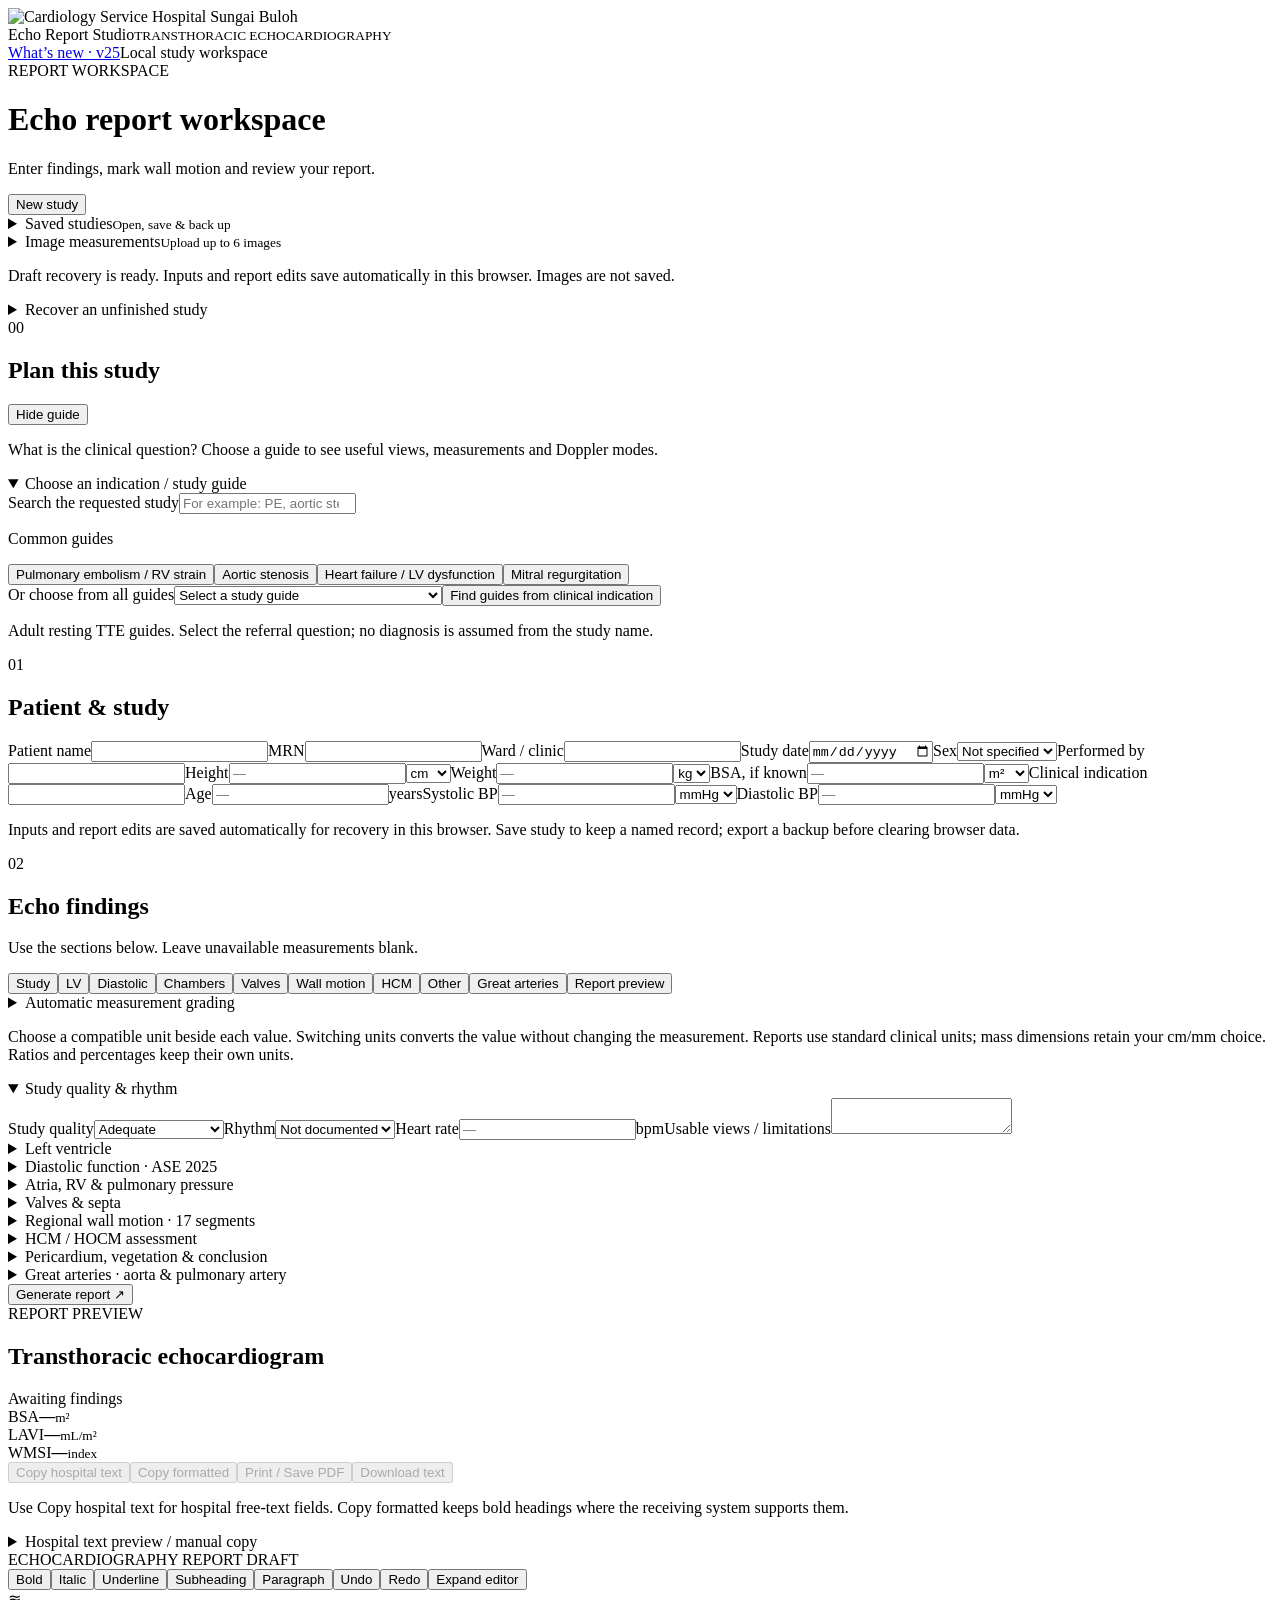
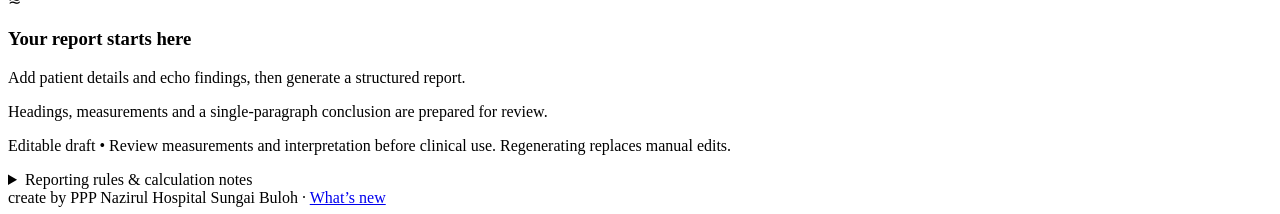
==== index.html @ 224f6908 "Add files via upload" ====
<!DOCTYPE html>
<!-- saved from url=(0050)https://echo-report-studio.misterrre.chatgpt.site/ -->
<html lang="en"><head><meta http-equiv="Content-Type" content="text/html; charset=UTF-8"><meta name="viewport" content="width=device-width,initial-scale=1"><meta name="robots" content="noindex,nofollow"><title>Echo Report Studio</title><link rel="stylesheet" href="./index_files/style.css"></head><body><header><div class="brand"><img class="site-logo" src="./index_files/cardiology-logo.webp" width="60" height="64" alt="Cardiology Service Hospital Sungai Buloh"><div>Echo Report Studio<small>TRANSTHORACIC ECHOCARDIOGRAPHY</small></div></div><nav class="header-links" aria-label="Website"><a class="release-link" href="https://echo-report-studio.misterrre.chatgpt.site/updates.html" target="_blank" rel="noopener">What’s new · v25</a><span class="session">Local study workspace</span></nav></header><main><div class="intro"><div><span class="eyebrow">REPORT WORKSPACE</span><h1>Echo report workspace</h1><p>Enter findings, mark wall motion and review your report.</p></div><button id="clear" class="quiet">New study</button></div><div class="workspace"><section class="entry"><div class="workspace-tools"><section class="card study-tools workspace-tool"><details><summary><span>Saved studies</span><small>Open, save &amp; back up</small></summary><p class="hint">Stored in this browser on this device. Anyone using this browser profile can open them. Images are not saved. Exported backups contain patient details.</p><div class="actions"><button type="button" id="saveStudy">Save study</button><button type="button" id="exportStudy">Export current study</button><button type="button" id="importStudy">Import backup</button><input type="file" id="backupFile" accept="application/json,.json" hidden=""></div><div id="savedStudies">No saved studies.</div></details></section><section class="card workspace-tool"><details><summary><span>Image measurements</span><small>Upload up to 6 images</small></summary><p class="hint">Choose up to 6 screenshots, each under 12 MB. Images are read one at a time to reduce phone memory use. Reads printed measurements, not anatomy. Review values and units before applying. Images stay on this device and are not saved; the reader downloads on first use.</p><label class="field">Echo images<input id="echoImage" type="file" multiple="" accept="image/png,image/jpeg,image/webp"></label><ul id="imageQueue"></ul><div class="actions"><button id="readImage" type="button" disabled="">Read images</button><button id="cancelOcr" type="button" hidden="">Cancel</button></div><p id="ocrStatus" role="status"></p><details><summary>Recognized text / manual fallback</summary><textarea id="ocrText" aria-label="Recognized image text" placeholder="For example: TR Vmax 2.8 m/s"></textarea><button id="parseText" type="button">Find measurements</button></details><div id="ocrCandidates"></div><button id="applyOcr" type="button" disabled="">Apply checked measurements</button></details></section></div><div class="recovery-strip"><p id="recoveryStatus" role="status">Draft recovery is ready. Inputs and report edits save automatically in this browser. Images are not saved.</p><details id="recoveryList"><summary>Recover an unfinished study</summary><div id="recoveryOptions">No unfinished studies.</div></details></div><form id="form" autocomplete="off"><section class="card study-planner" id="studyPlanner"><div class="cardhead"><span class="step">00</span><h2>Plan this study</h2><button type="button" class="planner-fold" aria-expanded="true" aria-controls="studyGuideChooser studyGuideContent">Hide guide</button></div><p class="planner-intro">What is the clinical question? Choose a guide to see useful views, measurements and Doppler modes.</p><details class="planner-shell" id="studyGuideChooser" open=""><summary>Choose an indication / study guide</summary><label class="field">Search the requested study<input id="studyGuideQuery" type="search" placeholder="For example: PE, aortic stenosis, MR, heart failure" autocomplete="off"></label><div class="planner-matches" aria-label="Matching study guides"><p class="hint">Common guides</p><button type="button">Pulmonary embolism / RV strain</button><button type="button">Aortic stenosis</button><button type="button">Heart failure / LV dysfunction</button><button type="button">Mitral regurgitation</button></div><label class="field">Or choose from all guides<select aria-label="All adult study guides"><option value="">Select a study guide</option><option value="routine">Comprehensive adult TTE</option><option value="pe">Pulmonary embolism / RV strain</option><option value="as">Aortic stenosis</option><option value="mr">Mitral regurgitation</option><option value="ar">Aortic regurgitation</option><option value="ms">Mitral stenosis</option><option value="hf">Heart failure / LV dysfunction</option><option value="rwma">Ischaemia / ACS / regional wall motion</option><option value="hcm">HCM / LVOT obstruction</option><option value="effusion">Pericardial effusion / tamponade question</option><option value="ph">Pulmonary hypertension assessment</option><option value="ie">Suspected infective endocarditis</option><option value="prosthetic">Prosthetic valve assessment</option></select></label><button type="button">Find guides from clinical indication</button></details><input type="hidden" id="studyGuideState" name="studyGuideState"><div class="planner-content" id="studyGuideContent"><p class="hint">Adult resting TTE guides. Select the referral question; no diagnosis is assumed from the study name.</p></div></section><div class="card"><div class="cardhead"><span class="step">01</span><h2>Patient &amp; study</h2></div><div id="patient" class="grid"><label class="field">Patient name<input id="name" name="name" type="text" placeholder=""></label><label class="field">MRN<input id="mrn" name="mrn" type="text" placeholder=""></label><label class="field">Ward / clinic<input id="ward" name="ward" type="text" placeholder=""></label><label class="field">Study date<input id="date" name="date" type="date" placeholder=""></label><label class="field">Sex<select id="sex" name="sex"><option value="">Not specified</option><option value="Female">Female</option><option value="Male">Male</option></select></label><label class="field">Performed by<input id="operator" name="operator" type="text" placeholder=""></label><label class="field" for="height-entry">Height<input id="height" name="height" type="number" min="0" max="10000" step="any" inputmode="decimal" placeholder="—" hidden="" readonly="" class="measurement-canonical" aria-hidden="true"><span class="measurement-row"><input type="number" step="any" inputmode="decimal" placeholder="—" id="height-entry" data-measurement-control="display" aria-label="Height" min="0" max="10000"><select id="unit-height" data-measurement-control="unit" aria-label="Unit for Height"><option value="cm">cm</option><option value="m">m</option><option value="mm">mm</option></select></span></label><label class="field" for="weight-entry">Weight<input id="weight" name="weight" type="number" min="0" max="10000" step="any" inputmode="decimal" placeholder="—" hidden="" readonly="" class="measurement-canonical" aria-hidden="true"><span class="measurement-row"><input type="number" step="any" inputmode="decimal" placeholder="—" id="weight-entry" data-measurement-control="display" aria-label="Weight" min="0" max="10000"><select id="unit-weight" data-measurement-control="unit" aria-label="Unit for Weight"><option value="kg">kg</option><option value="lb">lb</option></select></span></label><label class="field" for="bsa-entry">BSA, if known<input id="bsa" name="bsa" type="number" min="0" max="10000" step="any" inputmode="decimal" placeholder="—" hidden="" readonly="" class="measurement-canonical" aria-hidden="true"><span class="measurement-row"><input type="number" step="any" inputmode="decimal" placeholder="—" id="bsa-entry" data-measurement-control="display" aria-label="BSA, if known" min="0" max="10000"><select id="unit-bsa" data-measurement-control="unit" aria-label="Unit for BSA, if known"><option value="m²">m²</option><option value="cm²">cm²</option></select></span></label><label class="field">Clinical indication<input id="indication" name="indication" type="text" placeholder=""></label><label class="field" for="age-entry">Age<input id="age" name="age" type="number" min="0" max="10000" step="any" inputmode="decimal" placeholder="—" hidden="" readonly="" class="measurement-canonical" aria-hidden="true"><span class="measurement-row"><input type="number" step="any" inputmode="decimal" placeholder="—" id="age-entry" data-measurement-control="display" aria-label="Age" min="0" max="10000"><span class="measurement-unit">years</span></span></label><label class="field" for="sbp-entry">Systolic BP<input id="sbp" name="sbp" type="number" min="0" max="10000" step="any" inputmode="decimal" placeholder="—" hidden="" readonly="" class="measurement-canonical" aria-hidden="true"><span class="measurement-row"><input type="number" step="any" inputmode="decimal" placeholder="—" id="sbp-entry" data-measurement-control="display" aria-label="Systolic BP" min="0" max="10000"><select id="unit-sbp" data-measurement-control="unit" aria-label="Unit for Systolic BP"><option value="mmHg">mmHg</option><option value="kPa">kPa</option></select></span></label><label class="field" for="dbp-entry">Diastolic BP<input id="dbp" name="dbp" type="number" min="0" max="10000" step="any" inputmode="decimal" placeholder="—" hidden="" readonly="" class="measurement-canonical" aria-hidden="true"><span class="measurement-row"><input type="number" step="any" inputmode="decimal" placeholder="—" id="dbp-entry" data-measurement-control="display" aria-label="Diastolic BP" min="0" max="10000"><select id="unit-dbp" data-measurement-control="unit" aria-label="Unit for Diastolic BP"><option value="mmHg">mmHg</option><option value="kPa">kPa</option></select></span></label></div><p class="hint">Inputs and report edits are saved automatically for recovery in this browser. Save study to keep a named record; export a backup before clearing browser data.</p></div><div class="card"><div class="cardhead"><span class="step">02</span><h2>Echo findings</h2></div><p class="hint">Use the sections below. Leave unavailable measurements blank.</p><nav class="section-shortcuts" aria-label="Findings sections"><button type="button" aria-controls="finding-section-0">Study</button><button type="button" aria-controls="finding-section-1">LV</button><button type="button" aria-controls="finding-section-2">Diastolic</button><button type="button" aria-controls="finding-section-3">Chambers</button><button type="button" aria-controls="finding-section-4">Valves</button><button type="button" aria-controls="finding-section-5">Wall motion</button><button type="button" aria-controls="finding-section-6">HCM</button><button type="button" aria-controls="finding-section-7">Other</button><button type="button" aria-controls="finding-section-8">Great arteries</button><button type="button">Report preview</button></nav><details class="grading-panel"><summary>Automatic measurement grading</summary><div id="measurementGrades" class="grade-list" aria-live="polite">Enter measurements to see applicable grades.</div><p class="note">Adult references. Quantitative LV and LA grades take priority over manual size/function selections. RV measures are graded individually; overall RV function requires integrated assessment. No stand-alone severity is assigned to E, A, DT, heart rate, or measurements without an applicable ASE severity scale.</p></details><p class="hint unit-intro">Choose a compatible unit beside each value. Switching units converts the value without changing the measurement. Reports use standard clinical units; mass dimensions retain your cm/mm choice. Ratios and percentages keep their own units.</p><div id="sections"><details open="" id="finding-section-0"><summary>Study quality &amp; rhythm</summary><div class="grid"><label class="field">Study quality<select id="quality" name="quality"><option value="Adequate">Adequate</option><option value="Technically limited">Technically limited</option></select></label><label class="field">Rhythm<select id="rhythm" name="rhythm"><option value="">Not documented</option><option value="Sinus rhythm">Sinus rhythm</option><option value="Atrial fibrillation">Atrial fibrillation</option><option value="Paced rhythm">Paced rhythm</option><option value="Other">Other</option><option>Atrial flutter</option></select></label><label class="field" for="hr-entry">Heart rate<input id="hr" name="hr" type="number" min="0" max="10000" step="any" inputmode="decimal" placeholder="—" hidden="" readonly="" class="measurement-canonical" aria-hidden="true"><span class="measurement-row"><input type="number" step="any" inputmode="decimal" placeholder="—" id="hr-entry" data-measurement-control="display" aria-label="Heart rate" min="0" max="10000"><span class="measurement-unit">bpm</span></span></label><label class="field wide">Usable views / limitations<textarea id="windows" name="windows"></textarea></label></div></details><details id="finding-section-1"><summary>Left ventricle</summary><div class="grid"><label class="field">LVEF method<select id="efMethod" name="efMethod"><option value="biplane">Simpson biplane</option><option value="visual">Visual estimate — range</option></select></label><label class="field" hidden="" for="efLow-entry">Estimated LVEF lower<input id="efLow" name="efLow" type="number" min="0" max="100" step="any" inputmode="decimal" placeholder="—" hidden="" readonly="" class="measurement-canonical" aria-hidden="true"><span class="measurement-row"><input type="number" step="any" inputmode="decimal" placeholder="—" id="efLow-entry" data-measurement-control="display" aria-label="Estimated LVEF lower" min="0" max="100"><span class="measurement-unit">%</span></span></label><label class="field" hidden="" for="efHigh-entry">Estimated LVEF upper<input id="efHigh" name="efHigh" type="number" min="0" max="100" step="any" inputmode="decimal" placeholder="—" hidden="" readonly="" class="measurement-canonical" aria-hidden="true"><span class="measurement-row"><input type="number" step="any" inputmode="decimal" placeholder="—" id="efHigh-entry" data-measurement-control="display" aria-label="Estimated LVEF upper" min="0" max="100"><span class="measurement-unit">%</span></span></label><label class="field" for="ef-entry">Simpson’s biplane LVEF<input id="ef" name="ef" type="number" min="0" max="10000" step="any" inputmode="decimal" placeholder="—" hidden="" readonly="" class="measurement-canonical" aria-hidden="true"><span class="measurement-row"><input type="number" step="any" inputmode="decimal" placeholder="—" id="ef-entry" data-measurement-control="display" aria-label="Simpson’s biplane LVEF" min="0" max="10000"><span class="measurement-unit">%</span></span><small id="efGrade" class="auto-grade"></small></label><p id="efRangeNote" class="wide hint">Report wording: LVEF by Simpson’s biplane method.</p><button type="button">Mark LV size / function normal</button><label class="field">LV size<select id="lvsize" name="lvsize"><option value="">Not assessed</option><option value="Normal">Normal</option><option value="Dilated">Dilated</option><option value="Small">Small</option></select></label><details class="wide chamber-measurements"><summary>LV dimensions &amp; volumes</summary><div class="grid"><p class="wide hint">LVIDd is entered in the LV section above. Volumes below are measured by biplane method; they do not replace the selected LVEF method.</p><label class="field" for="lvEdv-entry">Biplane LV EDV<input id="lvEdv" name="lvEdv" type="number" min="0" max="10000" step="any" inputmode="decimal" placeholder="—" hidden="" readonly="" class="measurement-canonical" aria-hidden="true"><span class="measurement-row"><input type="number" step="any" inputmode="decimal" placeholder="—" id="lvEdv-entry" data-measurement-control="display" aria-label="Biplane LV EDV" min="0" max="10000"><select id="unit-lvEdv" data-measurement-control="unit" aria-label="Unit for Biplane LV EDV"><option value="mL">mL</option><option value="L">L</option></select></span></label><label class="field" for="lvEsv-entry">Biplane LV ESV<input id="lvEsv" name="lvEsv" type="number" min="0" max="10000" step="any" inputmode="decimal" placeholder="—" hidden="" readonly="" class="measurement-canonical" aria-hidden="true"><span class="measurement-row"><input type="number" step="any" inputmode="decimal" placeholder="—" id="lvEsv-entry" data-measurement-control="display" aria-label="Biplane LV ESV" min="0" max="10000"><select id="unit-lvEsv" data-measurement-control="unit" aria-label="Unit for Biplane LV ESV"><option value="mL">mL</option><option value="L">L</option></select></span></label><p class="wide hint">BSA is needed to index LV volumes.</p></div></details><label class="field">LV systolic function<select id="lvfunction" name="lvfunction"><option value="">Not specified</option><option value="Normal">Normal</option><option value="Mildly reduced">Mildly reduced</option><option value="Moderately reduced">Moderately reduced</option><option value="Severely reduced">Severely reduced</option><option value="Hyperdynamic">Hyperdynamic</option></select></label><label class="field">Wall thickness / hypertrophy pattern<input id="thickness" name="thickness" type="text" placeholder=""></label><label class="field" for="ivsd-entry">IVSd<input id="ivsd" name="ivsd" type="number" min="0" max="10000" step="any" inputmode="decimal" placeholder="—" hidden="" readonly="" class="measurement-canonical" aria-hidden="true"><span class="measurement-row"><input type="number" step="any" inputmode="decimal" placeholder="—" id="ivsd-entry" data-measurement-control="display" aria-label="IVSd" min="0" max="10000"><select id="unit-ivsd" data-measurement-control="unit" aria-label="Unit for IVSd"><option value="cm">cm</option><option value="mm">mm</option></select></span><small id="ivsdGrade" class="auto-grade"></small></label><label class="field" for="lvidd-entry">LVIDd<input id="lvidd" name="lvidd" type="number" min="0" max="10000" step="any" inputmode="decimal" placeholder="—" hidden="" readonly="" class="measurement-canonical" aria-hidden="true"><span class="measurement-row"><input type="number" step="any" inputmode="decimal" placeholder="—" id="lvidd-entry" data-measurement-control="display" aria-label="LVIDd" min="0" max="10000"><select id="unit-lvidd" data-measurement-control="unit" aria-label="Unit for LVIDd"><option value="cm">cm</option><option value="mm">mm</option></select></span><small id="lviddGrade" class="auto-grade"></small></label><label class="field" for="lvpwd-entry">LVPWd<input id="lvpwd" name="lvpwd" type="number" min="0" max="10000" step="any" inputmode="decimal" placeholder="—" hidden="" readonly="" class="measurement-canonical" aria-hidden="true"><span class="measurement-row"><input type="number" step="any" inputmode="decimal" placeholder="—" id="lvpwd-entry" data-measurement-control="display" aria-label="LVPWd" min="0" max="10000"><select id="unit-lvpwd" data-measurement-control="unit" aria-label="Unit for LVPWd"><option value="cm">cm</option><option value="mm">mm</option></select></span><small id="lvpwdGrade" class="auto-grade"></small></label><p id="lvGeometry" class="wide auto-grade">LV geometry requires RWT, LVMI and sex. Enter LVIDd, LVPWd, IVSd and BSA (or height/weight).</p><details class="wide clinical-panel lv-mass-panel" id="lvThrombusPanel"><summary>LV thrombus &amp; spontaneous echo contrast (SEC)</summary><p class="hint">Thrombus ialah mass diskret. SEC ialah echo seperti asap dalam darah; kedua-duanya dinilai secara berasingan.</p><section class="mass-entry"><h4>LV thrombus / mass</h4><div class="grid"><label class="field">Assessment<select id="lvMassType" name="lvMassType"><option value="">Not assessed</option><option value="none">No LV thrombus seen</option><option value="thrombus">Suspected LV thrombus</option><option value="mass">LV mass — type uncertain</option><option value="limited">Cannot exclude — limited apical views</option></select></label><div class="grid wide" hidden=""><label class="field">Location<select id="lvMassLocation" name="lvMassLocation"><option value="">Not specified</option><option value="LV apex">LV apex</option><option value="Apical aneurysm">Apical aneurysm</option><option value="LV anterior wall">LV anterior wall</option><option value="LV septal wall">LV septal wall</option><option value="LV inferior wall">LV inferior wall</option><option value="LV lateral wall">LV lateral wall</option><option value="Other LV site">Other LV site</option></select></label><label class="field">Specific wall / leaflet / attachment site<input id="lvMassSite" name="lvMassSite" type="text" placeholder=""></label><label class="field" for="lvMassLength-entry">Length<input id="lvMassLength" name="lvMassLength" type="number" min="0.001" max="10000" step="any" inputmode="decimal" placeholder="—" hidden="" readonly="" class="measurement-canonical" aria-hidden="true"><span class="measurement-row"><input type="number" step="any" inputmode="decimal" placeholder="—" id="lvMassLength-entry" data-measurement-control="display" aria-label="Length" min="0.001" max="10000"><select id="unit-lvMassLength" data-measurement-control="unit" aria-label="Unit for Length"><option value="mm">mm</option><option value="cm">cm</option></select></span></label><label class="field" for="lvMassWidth-entry">Width<input id="lvMassWidth" name="lvMassWidth" type="number" min="0.001" max="10000" step="any" inputmode="decimal" placeholder="—" hidden="" readonly="" class="measurement-canonical" aria-hidden="true"><span class="measurement-row"><input type="number" step="any" inputmode="decimal" placeholder="—" id="lvMassWidth-entry" data-measurement-control="display" aria-label="Width" min="0.001" max="10000"><select id="unit-lvMassWidth" data-measurement-control="unit" aria-label="Unit for Width"><option value="mm">mm</option><option value="cm">cm</option></select></span></label><label class="field" for="lvMassDepth-entry">Depth (optional)<input id="lvMassDepth" name="lvMassDepth" type="number" min="0.001" max="10000" step="any" inputmode="decimal" placeholder="—" hidden="" readonly="" class="measurement-canonical" aria-hidden="true"><span class="measurement-row"><input type="number" step="any" inputmode="decimal" placeholder="—" id="lvMassDepth-entry" data-measurement-control="display" aria-label="Depth (optional)" min="0.001" max="10000"><select id="unit-lvMassDepth" data-measurement-control="unit" aria-label="Unit for Depth (optional)"><option value="mm">mm</option><option value="cm">cm</option></select></span></label><details class="wide mass-appearance"><summary>Describe appearance · shape, texture &amp; attachment</summary><div class="grid"><label class="field">Shape / pattern<select id="lvMassShape" name="lvMassShape" aria-describedby="lvMassShapeHelp"><option value="">Not specified</option><option value="Irregular">Irregular</option><option value="Lobulated">Lobulated</option><option value="Round">Round</option><option value="Oval">Oval</option><option value="Filamentous">Filamentous</option><option value="Serpiginous">Serpiginous</option><option value="Laminated mural">Laminated mural</option><option value="Protruding">Protruding</option></select><div class="term-help" id="lvMassShapeHelp"><p>Shape = bentuk luar mass; tidak menentukan diagnosis.</p></div></label><label class="field">Surface<select id="lvMassSurface" name="lvMassSurface" aria-describedby="lvMassSurfaceHelp"><option value="">Not specified</option><option value="Smooth surface">Smooth surface</option><option value="Irregular surface">Irregular surface</option><option value="Villous / frond-like surface">Villous / frond-like surface</option></select><div class="term-help" id="lvMassSurfaceHelp"><p>Surface = rupa permukaan mass.</p></div></label><label class="field">Echo brightness<select id="lvMassEcho" name="lvMassEcho" aria-describedby="lvMassEchoHelp"><option value="">Not specified</option><option value="Echogenic">Echogenic</option><option value="Hypoechoic">Hypoechoic</option><option value="Isoechoic">Isoechoic</option><option value="Calcified appearance">Calcified appearance</option><option value="Homogeneous" hidden="" disabled="">Homogeneous</option><option value="Heterogeneous" hidden="" disabled="">Heterogeneous</option></select><div class="term-help" id="lvMassEchoHelp"><p>Brightness = kecerahan imej berbanding tisu sekeliling.</p></div></label><label class="field">Internal texture<select id="lvMassTexture" name="lvMassTexture" aria-describedby="lvMassTextureHelp"><option value="">Not specified</option><option value="Homogeneous">Homogeneous</option><option value="Heterogeneous">Heterogeneous</option></select><div class="term-help" id="lvMassTextureHelp"><p>Texture = keseragaman corak di dalam mass.</p></div></label><label class="field">Mobility<select id="lvMassMobility" name="lvMassMobility" aria-describedby="lvMassMobilityHelp"><option value="">Not specified</option><option value="Non-mobile">Non-mobile</option><option value="Mobile">Mobile</option><option value="Highly mobile">Highly mobile</option><option value="Independent oscillating motion">Independent oscillating motion</option></select><div class="term-help" id="lvMassMobilityHelp"><p>Lihat cine untuk nilai pergerakan, bukan satu gambar statik.</p></div></label><label class="field">Attachment<select id="lvMassAttachment" name="lvMassAttachment" aria-describedby="lvMassAttachmentHelp"><option value="">Not specified</option><option value="Broad-based attachment">Broad-based attachment</option><option value="Pedunculated attachment">Pedunculated attachment</option><option value="Narrow stalk">Narrow stalk</option><option value="Attachment not clearly seen">Attachment not clearly seen</option></select><div class="term-help" id="lvMassAttachmentHelp"><p>Attachment = cara mass melekat pada dinding atau leaflet.</p></div></label></div></details><label class="field wide">Associated findings / uncertainty<textarea id="lvMassNotes" name="lvMassNotes"></textarea></label></div></div><p class="structured-preview" aria-live="polite" hidden=""></p><button type="button" class="quiet" hidden="">Clear this entry</button></section><p class="hint">Semak mass sepanjang cardiac cycle dalam sekurang-kurangnya dua view berbeza. Jika apex tidak jelas, catat limitation dan bincang penilaian lanjut; jangan pilih “No thrombus” secara automatik.</p><div class="grid"><label class="field">Spontaneous echo contrast (SEC)<select id="lvSec" name="lvSec"><option value="">Not assessed</option><option value="none">Not seen</option><option value="present">Present</option><option value="uncertain">Uncertain</option></select></label><div class="grid wide" hidden=""><label class="field">SEC location<select id="lvSecLocation" name="lvSecLocation"><option value="">Not specified</option><option value="LV cavity">LV cavity</option><option value="LV apex">LV apex</option><option value="Apical aneurysm">Apical aneurysm</option></select></label><label class="field">SEC appearance<select id="lvSecAppearance" name="lvSecAppearance" aria-describedby="lvSecAppearanceHelp"><option value="">Not specified</option><option value="Smoke-like swirling echoes">Smoke-like swirling echoes</option><option value="Dense swirling echoes">Dense swirling echoes</option></select><div class="term-help" id="lvSecAppearanceHelp"><p>SEC ialah echo seperti asap, bukan thrombus diskret.</p></div></label></div></div></details><label class="field wide">Other LV findings / comments<textarea id="lvnotes" name="lvnotes"></textarea></label></div></details><details id="finding-section-2"><summary>Diastolic function · ASE 2025</summary><div class="grid diastolic-entry"><label class="field wide">Exclude special populations in which this algorithm does not apply. Do any of these apply?<select id="quickContext" name="quickContext"><option value="">Select before proceeding</option><option value="general">No special populations — adult resting sinus rhythm</option><option value="af">Atrial fibrillation / flutter</option><option value="pacing">Paced rhythm / conduction disease</option><option value="ms">Mitral stenosis (any degree)</option><option value="mr">Severe primary mitral regurgitation</option><option value="mac">Moderate / severe mitral annular calcification</option><option value="repair">Mitral valve repair</option><option value="replacement">Mitral valve replacement</option><option value="intervention">Transcatheter mitral intervention</option><option value="ph">Non-cardiac pulmonary hypertension</option><option value="transplant">Heart transplant</option><option value="lvad">LVAD</option><option value="constriction">Constrictive pericarditis</option><option value="fusion">Significant tachycardia / E-A fusion</option><option value="special">Other special population / relevant condition</option></select></label><p class="wide hint" role="status">Select the study population first.</p><div class="quick-dia wide" hidden=""><p class="hint">Select Yes / No / N/A. Yes opens optional measurements. N/A never counts as normal.</p><fieldset class="quick-choice" data-conflict="false"><legend>Reduced e′: septal ≤6, lateral ≤7 or average ≤6.5 cm/s</legend><label class="field" hidden="">Reduced e′: septal ≤6, lateral ≤7 or average ≤6.5 cm/s<select id="quickRelax" name="quickRelax" disabled=""><option value="">Not selected</option><option value="yes">Yes</option><option value="no">No</option><option value="na">N/A</option></select></label><label class="field" hidden="">Selection source<select id="quickRelaxOrigin" name="quickRelaxOrigin" disabled=""><option value="auto">From entered measurements</option><option value="manual">Manual quick selection</option><option value="signal">TR unavailable</option></select></label><div class="quick-buttons"><button type="button" data-value="yes" disabled="" aria-pressed="false">Yes</button><button type="button" data-value="no" disabled="" aria-pressed="false">No</button><button type="button" data-value="na" disabled="" aria-pressed="false">N/A</button></div><div class="quick-values grid" hidden=""><p class="wide value-feedback" role="status">Optional: enter the measured value for the report.</p><label class="field">e′ measurement<select id="quickRelaxSource" name="quickRelaxSource" disabled=""><option value="pair">Septal + lateral — uses average</option><option value="average">Average only</option><option value="septal">Septal only</option><option value="lateral">Lateral only</option></select></label><label class="field" for="sept-entry">Septal e′<input id="sept" name="sept" type="number" min="0.001" max="10000" step="any" inputmode="decimal" placeholder="—" disabled="" hidden="" readonly="" class="measurement-canonical" aria-hidden="true"><span class="measurement-row"><input type="number" step="any" inputmode="decimal" placeholder="—" id="sept-entry" data-measurement-control="display" aria-label="Septal e′" disabled="" min="0.001" max="10000"><select id="unit-sept" data-measurement-control="unit" aria-label="Unit for Septal e′"><option value="cm/s">cm/s</option><option value="m/s">m/s</option></select></span></label><label class="field" for="lat-entry">Lateral e′<input id="lat" name="lat" type="number" min="0.001" max="10000" step="any" inputmode="decimal" placeholder="—" disabled="" hidden="" readonly="" class="measurement-canonical" aria-hidden="true"><span class="measurement-row"><input type="number" step="any" inputmode="decimal" placeholder="—" id="lat-entry" data-measurement-control="display" aria-label="Lateral e′" disabled="" min="0.001" max="10000"><select id="unit-lat" data-measurement-control="unit" aria-label="Unit for Lateral e′"><option value="cm/s">cm/s</option><option value="m/s">m/s</option></select></span></label><label class="field" hidden="" for="quickAvgE-entry">Average e′<input id="quickAvgE" name="quickAvgE" type="number" min="0.001" max="10000" step="any" inputmode="decimal" placeholder="—" disabled="" hidden="" readonly="" class="measurement-canonical" aria-hidden="true"><span class="measurement-row"><input type="number" step="any" inputmode="decimal" placeholder="—" id="quickAvgE-entry" data-measurement-control="display" aria-label="Average e′" disabled="" min="0.001" max="10000"><select id="unit-quickAvgE" data-measurement-control="unit" aria-label="Unit for Average e′"><option value="cm/s">cm/s</option><option value="m/s">m/s</option></select></span></label></div><button type="button" class="measurement-toggle" disabled="" aria-expanded="false">Enter / review measurements</button></fieldset><fieldset class="quick-choice" data-conflict="false"><legend>Increased E/e′: septal ≥15, lateral ≥13 or average ≥14</legend><label class="field" hidden="">Increased E/e′: septal ≥15, lateral ≥13 or average ≥14<select id="quickEe" name="quickEe" disabled=""><option value="">Not selected</option><option value="yes">Yes</option><option value="no">No</option><option value="na">N/A</option></select></label><label class="field" hidden="">Selection source<select id="quickEeOrigin" name="quickEeOrigin" disabled=""><option value="auto">From entered measurements</option><option value="manual">Manual quick selection</option><option value="signal">TR unavailable</option></select></label><div class="quick-buttons"><button type="button" data-value="yes" disabled="" aria-pressed="false">Yes</button><button type="button" data-value="no" disabled="" aria-pressed="false">No</button><button type="button" data-value="na" disabled="" aria-pressed="false">N/A</button></div><div class="quick-values grid" hidden=""><p class="wide value-feedback" role="status">Optional: enter the measured value for the report.</p><label class="field">E/e′ source<select id="quickEeMethod" name="quickEeMethod" disabled=""><option value="direct">Enter measured E/e′</option><option value="calculated">Calculate from mitral E + e′</option></select></label><label class="field">Reported E/e′<select id="quickEeSite" name="quickEeSite" disabled=""><option value="average">Average</option><option value="septal">Septal</option><option value="lateral">Lateral</option></select></label><label class="field" for="quickEeValue-entry">E/e′ ratio<input id="quickEeValue" name="quickEeValue" type="number" min="0.001" max="10000" step="any" inputmode="decimal" placeholder="—" disabled="" hidden="" readonly="" class="measurement-canonical" aria-hidden="true"><span class="measurement-row"><input type="number" step="any" inputmode="decimal" placeholder="—" id="quickEeValue-entry" data-measurement-control="display" aria-label="E/e′ ratio" disabled="" min="0.001" max="10000"><span class="measurement-unit">ratio</span></span></label><label class="field" hidden="" for="e-entry">Mitral E velocity<input id="e" name="e" type="number" min="0.001" max="10000" step="any" inputmode="decimal" placeholder="—" disabled="" hidden="" readonly="" class="measurement-canonical" aria-hidden="true"><span class="measurement-row"><input type="number" step="any" inputmode="decimal" placeholder="—" id="e-entry" data-measurement-control="display" aria-label="Mitral E velocity" disabled="" min="0.001" max="10000"><select id="unit-e" data-measurement-control="unit" aria-label="Unit for Mitral E velocity"><option value="cm/s">cm/s</option><option value="m/s">m/s</option></select></span></label></div><button type="button" class="measurement-toggle" disabled="" aria-expanded="false">Enter / review measurements</button></fieldset><fieldset class="quick-choice" data-conflict="false"><legend>Increased TR ≥280 cm/s (2.8 m/s) or PASP ≥35 mmHg</legend><label class="field" hidden="">Increased TR ≥280 cm/s (2.8 m/s) or PASP ≥35 mmHg<select id="quickPressure" name="quickPressure" disabled=""><option value="">Not selected</option><option value="yes">Yes</option><option value="no">No</option><option value="na">N/A</option></select></label><label class="field" hidden="">Selection source<select id="quickPressureOrigin" name="quickPressureOrigin" disabled=""><option value="auto">From entered measurements</option><option value="manual">Manual quick selection</option><option value="signal">TR unavailable</option></select></label><div class="quick-buttons"><button type="button" data-value="yes" disabled="" aria-pressed="false">Yes</button><button type="button" data-value="no" disabled="" aria-pressed="false">No</button><button type="button" data-value="na" disabled="" aria-pressed="false">N/A</button></div><div class="quick-values grid" hidden=""><p class="wide value-feedback" role="status">Optional: enter the measured value for the report.</p><label class="field" for="tr-entry-1">TR Vmax<input type="number" min="0.001" max="10000" step="any" inputmode="decimal" placeholder="—" aria-label="TR Vmax (cm/s)" data-shared="tr" disabled="" hidden="" readonly="" class="measurement-canonical" aria-hidden="true"><span class="measurement-row"><input type="number" step="any" inputmode="decimal" placeholder="—" id="tr-entry-1" data-measurement-control="display" aria-label="TR Vmax" disabled="" min="0.001" max="10000"><select id="unit-tr-1" data-measurement-control="unit" aria-label="Unit for TR Vmax"><option value="cm/s">cm/s</option><option value="m/s">m/s</option></select></span></label><label class="field" for="trGradient-entry-1">TR max gradient<input type="number" min="0" max="10000" step="any" inputmode="decimal" placeholder="—" aria-label="TR max gradient (mmHg)" data-shared="trGradient" disabled="" hidden="" readonly="" class="measurement-canonical" aria-hidden="true"><span class="measurement-row"><input type="number" step="any" inputmode="decimal" placeholder="—" id="trGradient-entry-1" data-measurement-control="display" aria-label="TR max gradient" disabled="" min="0" max="10000"><select id="unit-trGradient-1" data-measurement-control="unit" aria-label="Unit for TR max gradient"><option value="mmHg">mmHg</option><option value="kPa">kPa</option></select></span></label><label class="field" for="rap-entry-1">Estimated RAP<input type="number" min="0" max="10000" step="any" inputmode="decimal" placeholder="—" aria-label="Estimated RAP (mmHg)" data-shared="rap" disabled="" hidden="" readonly="" class="measurement-canonical" aria-hidden="true"><span class="measurement-row"><input type="number" step="any" inputmode="decimal" placeholder="—" id="rap-entry-1" data-measurement-control="display" aria-label="Estimated RAP" disabled="" min="0" max="10000"><select id="unit-rap-1" data-measurement-control="unit" aria-label="Unit for Estimated RAP"><option value="mmHg">mmHg</option><option value="kPa">kPa</option></select></span></label><label class="field" for="paspDirect-entry-1">Estimated PASP, if independently known<input type="number" min="0" max="10000" step="any" inputmode="decimal" placeholder="—" aria-label="Estimated PASP, if independently known (mmHg)" data-shared="paspDirect" disabled="" hidden="" readonly="" class="measurement-canonical" aria-hidden="true"><span class="measurement-row"><input type="number" step="any" inputmode="decimal" placeholder="—" id="paspDirect-entry-1" data-measurement-control="display" aria-label="Estimated PASP, if independently known" disabled="" min="0" max="10000"><select id="unit-paspDirect-1" data-measurement-control="unit" aria-label="Unit for Estimated PASP, if independently known"><option value="mmHg">mmHg</option><option value="kPa">kPa</option></select></span></label><label class="field">Outflow obstruction<select aria-label="Outflow obstruction" data-shared="noObstruction" disabled=""><option value="">Not assessed — report RVSP only</option><option value="yes">Absent — RVSP may estimate PASP</option><option value="no">Present — do not equate RVSP with PASP</option></select></label><label class="field">RAP reliability<select aria-label="RAP reliability" data-shared="rapReliable" disabled=""><option value="">Not confirmed</option><option value="yes">Reliable</option><option value="no">Unreliable</option></select></label><label class="field">TR Doppler envelope<select aria-label="TR Doppler envelope" data-shared="notr" disabled=""><option value="">Not assessed</option><option value="Measurable TR jet">Measurable TR envelope</option><option value="No measurable TR jet">No measurable TR</option><option value="Inadequate envelope">Inadequate envelope / poor alignment</option></select></label><p class="wide hint">Shared with Pulmonary pressure. Use PASP when RAP is reliable and outflow obstruction is absent; otherwise use a reliable TR velocity.</p></div><button type="button" class="measurement-toggle" disabled="" aria-expanded="false">Enter / review measurements</button><p id="quickTrNotice" class="hint" hidden="">TR/PASP unavailable is recorded as N/A. Use reliable LARS, LAVI, PV S/D or IVRT to complete the assessment when possible; no TR is not a normal pressure result.</p></fieldset><details class="quick-ea"><summary>E/A · when required for grading</summary><fieldset class="quick-choice" data-conflict="false"><legend>E/A ratio</legend><label class="field" hidden="">E/A ratio<select id="quickEa" name="quickEa" disabled=""><option value="">Not selected</option><option value="low">E/A ≤0.8</option><option value="middle">0.8 &lt; E/A &lt;2</option><option value="high">E/A ≥2</option><option value="na">Not available</option><option value="fusion">E/A fusion</option></select></label><label class="field" hidden="">Selection source<select id="quickEaOrigin" name="quickEaOrigin" disabled=""><option value="auto">From entered measurements</option><option value="manual">Manual quick selection</option><option value="signal">TR unavailable</option></select></label><div class="quick-buttons"><button type="button" data-value="low" disabled="" aria-pressed="false">E/A ≤0.8</button><button type="button" data-value="middle" disabled="" aria-pressed="false">0.8 &lt; E/A &lt;2</button><button type="button" data-value="high" disabled="" aria-pressed="false">E/A ≥2</button><button type="button" data-value="na" disabled="" aria-pressed="false">Not available</button><button type="button" data-value="fusion" disabled="" aria-pressed="false">E/A fusion</button></div><div class="quick-values grid" hidden=""><p class="wide value-feedback" role="status">Optional: enter the measured value for the report.</p><label class="field">E/A source<select id="quickEaMethod" name="quickEaMethod" disabled=""><option value="direct">Enter E/A ratio</option><option value="inflow">Calculate from mitral E and A</option></select></label><label class="field" for="quickEaValue-entry">Measured E/A ratio<input id="quickEaValue" name="quickEaValue" type="number" min="0.001" max="10000" step="any" inputmode="decimal" placeholder="—" disabled="" hidden="" readonly="" class="measurement-canonical" aria-hidden="true"><span class="measurement-row"><input type="number" step="any" inputmode="decimal" placeholder="—" id="quickEaValue-entry" data-measurement-control="display" aria-label="Measured E/A ratio" disabled="" min="0.001" max="10000"><span class="measurement-unit">ratio</span></span></label><label class="field" hidden="" for="e-entry-1">Mitral E<input type="number" min="0.001" max="10000" step="any" inputmode="decimal" placeholder="—" aria-label="Mitral E (cm/s)" data-shared="e" disabled="" hidden="" readonly="" class="measurement-canonical" aria-hidden="true"><span class="measurement-row"><input type="number" step="any" inputmode="decimal" placeholder="—" id="e-entry-1" data-measurement-control="display" aria-label="Mitral E" disabled="" min="0.001" max="10000"><select id="unit-e-1" data-measurement-control="unit" aria-label="Unit for Mitral E"><option value="cm/s">cm/s</option><option value="m/s">m/s</option></select></span></label><label class="field" hidden="" for="a-entry">Mitral A velocity<input id="a" name="a" type="number" min="0.001" max="10000" step="any" inputmode="decimal" placeholder="—" disabled="" hidden="" readonly="" class="measurement-canonical" aria-hidden="true"><span class="measurement-row"><input type="number" step="any" inputmode="decimal" placeholder="—" id="a-entry" data-measurement-control="display" aria-label="Mitral A velocity" disabled="" min="0.001" max="10000"><select id="unit-a" data-measurement-control="unit" aria-label="Unit for Mitral A velocity"><option value="cm/s">cm/s</option><option value="m/s">m/s</option></select></span></label><label class="field" hidden="">Mitral inflow<select id="fused" name="fused" disabled=""><option value="">Not confirmed</option><option value="Separable">E and A clearly separated</option><option>Partial fusion</option><option>Complete fusion</option><option>A wave unavailable</option></select></label><label class="field" hidden="">Partially fused peaks reliably separable?<select id="fusionReliable" name="fusionReliable" disabled=""><option value="">Not confirmed</option><option value="yes">Yes</option><option value="no">No</option></select></label></div><button type="button" class="measurement-toggle" disabled="" aria-expanded="false">Enter / review measurements</button></fieldset></details><details class="quick-additional"><summary>Additional LAP markers · if needed</summary><fieldset class="quick-choice" data-conflict="false"><legend>LARS ≤18%</legend><label class="field" hidden="">LARS ≤18%<select id="quickLars" name="quickLars" disabled=""><option value="">Not selected</option><option value="yes">Yes</option><option value="no">No</option><option value="na">N/A</option></select></label><label class="field" hidden="">Selection source<select id="quickLarsOrigin" name="quickLarsOrigin" disabled=""><option value="auto">From entered measurements</option><option value="manual">Manual quick selection</option><option value="signal">TR unavailable</option></select></label><div class="quick-buttons"><button type="button" data-value="yes" disabled="" aria-pressed="false">Yes</button><button type="button" data-value="no" disabled="" aria-pressed="false">No</button><button type="button" data-value="na" disabled="" aria-pressed="false">N/A</button></div><div class="quick-values grid" hidden=""><p class="wide value-feedback" role="status">Optional: enter the measured value for the report.</p><label class="field" for="lars-entry">LA reservoir strain, LARS<input id="lars" name="lars" type="number" min="0" max="100" step="any" inputmode="decimal" placeholder="—" disabled="" hidden="" readonly="" class="measurement-canonical" aria-hidden="true"><span class="measurement-row"><input type="number" step="any" inputmode="decimal" placeholder="—" id="lars-entry" data-measurement-control="display" aria-label="LA reservoir strain, LARS" disabled="" min="0" max="100"><span class="measurement-unit">%</span></span></label></div><button type="button" class="measurement-toggle" disabled="" aria-expanded="false">Enter / review measurements</button></fieldset><fieldset class="quick-choice" data-conflict="false"><legend>Reliable LAVI &gt;34 mL/m²</legend><label class="field" hidden="">Reliable LAVI &gt;34 mL/m²<select id="quickLavi" name="quickLavi" disabled=""><option value="">Not selected</option><option value="yes">Yes</option><option value="no">No</option><option value="na">N/A</option></select></label><label class="field" hidden="">Selection source<select id="quickLaviOrigin" name="quickLaviOrigin" disabled=""><option value="auto">From entered measurements</option><option value="manual">Manual quick selection</option><option value="signal">TR unavailable</option></select></label><div class="quick-buttons"><button type="button" data-value="yes" disabled="" aria-pressed="false">Yes</button><button type="button" data-value="no" disabled="" aria-pressed="false">No</button><button type="button" data-value="na" disabled="" aria-pressed="false">N/A</button></div><div class="quick-values grid" hidden=""><p class="wide value-feedback" role="status">Optional: enter the measured value for the report.</p><label class="field" for="laviDirect-entry-1">Measured LAVI<input type="number" min="0.001" max="10000" step="any" inputmode="decimal" placeholder="—" aria-label="Measured LAVI (mL/m²)" data-shared="laviDirect" disabled="" hidden="" readonly="" class="measurement-canonical" aria-hidden="true"><span class="measurement-row"><input type="number" step="any" inputmode="decimal" placeholder="—" id="laviDirect-entry-1" data-measurement-control="display" aria-label="Measured LAVI" disabled="" min="0.001" max="10000"><select id="unit-laviDirect-1" data-measurement-control="unit" aria-label="Unit for Measured LAVI"><option value="mL/m²">mL/m²</option><option value="L/m²">L/m²</option></select></span></label><button type="button">Enter LA volume / LAVI in chamber measurements</button><label class="field">LAVI suitable for diastolic assessment<select id="laReliable" name="laReliable" disabled=""><option value="">Not confirmed / exclude from grading</option><option value="yes">Reliable; other causes of LA enlargement excluded</option></select></label></div><button type="button" class="measurement-toggle" disabled="" aria-expanded="false">Enter / review measurements</button></fieldset><fieldset class="quick-choice" data-conflict="false"><legend>Applicable pulmonary vein S/D ≤0.67</legend><label class="field" hidden="">Applicable pulmonary vein S/D ≤0.67<select id="quickPv" name="quickPv" disabled=""><option value="">Not selected</option><option value="yes">Yes</option><option value="no">No</option><option value="na">N/A</option></select></label><label class="field" hidden="">Selection source<select id="quickPvOrigin" name="quickPvOrigin" disabled=""><option value="auto">From entered measurements</option><option value="manual">Manual quick selection</option><option value="signal">TR unavailable</option></select></label><div class="quick-buttons"><button type="button" data-value="yes" disabled="" aria-pressed="false">Yes</button><button type="button" data-value="no" disabled="" aria-pressed="false">No</button><button type="button" data-value="na" disabled="" aria-pressed="false">N/A</button></div><div class="quick-values grid" hidden=""><p class="wide value-feedback" role="status">Optional: enter the measured value for the report.</p><label class="field">S/D source<select id="quickPvMethod" name="quickPvMethod" disabled=""><option value="velocities">Calculate from S and D</option><option value="ratio">Enter S/D ratio</option></select></label><label class="field" for="pvs-entry">Pulmonary vein S velocity<input id="pvs" name="pvs" type="number" min="0" max="10000" step="any" inputmode="decimal" placeholder="—" disabled="" hidden="" readonly="" class="measurement-canonical" aria-hidden="true"><span class="measurement-row"><input type="number" step="any" inputmode="decimal" placeholder="—" id="pvs-entry" data-measurement-control="display" aria-label="Pulmonary vein S velocity" disabled="" min="0" max="10000"><select id="unit-pvs" data-measurement-control="unit" aria-label="Unit for Pulmonary vein S velocity"><option value="cm/s">cm/s</option><option value="m/s">m/s</option></select></span></label><label class="field" for="pvd-entry">Pulmonary vein D velocity<input id="pvd" name="pvd" type="number" min="0" max="10000" step="any" inputmode="decimal" placeholder="—" disabled="" hidden="" readonly="" class="measurement-canonical" aria-hidden="true"><span class="measurement-row"><input type="number" step="any" inputmode="decimal" placeholder="—" id="pvd-entry" data-measurement-control="display" aria-label="Pulmonary vein D velocity" disabled="" min="0" max="10000"><select id="unit-pvd" data-measurement-control="unit" aria-label="Unit for Pulmonary vein D velocity"><option value="cm/s">cm/s</option><option value="m/s">m/s</option></select></span></label><label class="field">Pulmonary vein S/D applicability<select id="pvReliable" name="pvReliable" disabled=""><option value="">Not confirmed / exclude from grading</option><option value="yes">Reliable and clinically applicable</option></select></label><label class="field" hidden="" for="quickPvValue-entry">Pulmonary vein S/D ratio<input id="quickPvValue" name="quickPvValue" type="number" min="0.001" max="10000" step="any" inputmode="decimal" placeholder="—" disabled="" hidden="" readonly="" class="measurement-canonical" aria-hidden="true"><span class="measurement-row"><input type="number" step="any" inputmode="decimal" placeholder="—" id="quickPvValue-entry" data-measurement-control="display" aria-label="Pulmonary vein S/D ratio" disabled="" min="0.001" max="10000"><span class="measurement-unit">ratio</span></span></label></div><button type="button" class="measurement-toggle" disabled="" aria-expanded="false">Enter / review measurements</button></fieldset><fieldset class="quick-choice" data-conflict="false"><legend>IVRT ≤70 ms (alternative)</legend><label class="field" hidden="">IVRT ≤70 ms (alternative)<select id="quickIvrt" name="quickIvrt" disabled=""><option value="">Not selected</option><option value="yes">Yes</option><option value="no">No</option><option value="na">N/A</option></select></label><label class="field" hidden="">Selection source<select id="quickIvrtOrigin" name="quickIvrtOrigin" disabled=""><option value="auto">From entered measurements</option><option value="manual">Manual quick selection</option><option value="signal">TR unavailable</option></select></label><div class="quick-buttons"><button type="button" data-value="yes" disabled="" aria-pressed="false">Yes</button><button type="button" data-value="no" disabled="" aria-pressed="false">No</button><button type="button" data-value="na" disabled="" aria-pressed="false">N/A</button></div><div class="quick-values grid" hidden=""><p class="wide value-feedback" role="status">Optional: enter the measured value for the report.</p><label class="field" for="ivrt-entry">IVRT<input id="ivrt" name="ivrt" type="number" min="0.001" max="10000" step="any" inputmode="decimal" placeholder="—" disabled="" hidden="" readonly="" class="measurement-canonical" aria-hidden="true"><span class="measurement-row"><input type="number" step="any" inputmode="decimal" placeholder="—" id="ivrt-entry" data-measurement-control="display" aria-label="IVRT" disabled="" min="0.001" max="10000"><select id="unit-ivrt" data-measurement-control="unit" aria-label="Unit for IVRT"><option value="ms">ms</option><option value="s">s</option></select></span></label></div><button type="button" class="measurement-toggle" disabled="" aria-expanded="false">Enter / review measurements</button></fieldset></details><section class="quick-diagnosis" aria-live="polite"><h3>Diastolic assessment</h3><p id="quickDiagnosis">Indeterminate — additional assessment required.</p><p id="quickReason" class="hint">Confirm an eligible adult resting study in sinus rhythm. Special populations require condition-specific assessment.</p><button type="button" class="quiet" disabled="">Review / enter manual interpretation</button><p id="diaInputReview" class="hint"></p><button type="button" class="quiet" disabled="" hidden="">Use entered measurements</button><button type="button" class="quiet" disabled="" hidden="">Confirm LAVI reliable and applicable</button><button type="button" class="quiet" disabled="" hidden="">Confirm PV S/D reliable and applicable</button><button type="button" class="quiet" disabled="" hidden="">Confirm entered TR measurable and reliable</button></section><button type="button" class="quiet" disabled="">Reset selections</button></div><label class="field" hidden="">Entry mode<input id="diaEntryMode" name="diaEntryMode" type="hidden" placeholder="" value="quick"></label><p class="note" hidden="">ASE 2025 • General resting sinus-rhythm pathway. Enter only reliable values. TR, RAP and LA measurements here are shared with the rest of the report. Values update automatically.</p><div class="grid wide" hidden=""></div><div class="derived wide" id="diaDerived" hidden=""><div><small>Average e′</small><strong>—</strong><span>cm/s</span></div><div><small>Average E/e′</small><strong>—</strong><span></span></div><div><small>E/A</small><strong>—</strong><span></span></div><div><small>LAVI</small><strong>—</strong><span>mL/m²</span></div><div><small>PASP</small><strong>—</strong><span>mmHg</span></div><div><small>PV S/D</small><strong>—</strong><span></span></div></div><div id="diaDecision" class="decision wide" data-grade="unknown" hidden=""><h3>General algorithm not applicable</h3><p>Select the eligible adult resting-study population or use a condition-specific clinical assessment.</p><ul><li>average e′: unavailable</li><li>average E/e′: unavailable</li><li>TR/PASP unavailable or unreliable</li></ul><p>Figure 2 dysfunction markers: incomplete.</p></div><p class="note" hidden="">Reference: <a href="https://www.asecho.org/wp-content/uploads/2025/07/Left-Ventricular-Diastolic-Function.pdf" target="_blank" rel="noopener">ASE 2025, Table 3 and Figures 2–3 (pp. 541, 553–554)</a>. Uses fixed Figure 3 cutoffs, not age-adjusted thresholds. E/A alone never sets a grade. DT and a′ are recorded but are not independent grading criteria. Unavailable TR/PASP returns incomplete assessment; it is never counted as normal.</p><div hidden="" id="diastolicStoredFields"><label class="field">Applicable study population<select id="scope" name="scope"><option value="">Select clinical context</option><option value="general">Adult, resting study — no listed exception</option><option value="af">Atrial fibrillation / atrial flutter</option><option value="mitral">Severe primary MR / any MS / moderate–severe MAC</option><option value="repair">Mitral repair / replacement / TEER</option><option value="ph">Non-cardiac PH / pulmonary parenchymal or vascular disease</option><option value="htx">Heart transplant / LVAD</option><option value="constriction">Pericardial constriction</option><option value="conduction">LBBB / AV conduction disorder / ventricular pacing</option><option value="hcm">HCM / restrictive cardiomyopathy — specialist review</option><option value="other">Child / normal pregnancy / intraoperative / other exception</option></select></label><label class="field">Entered Doppler / TDI measurements<select id="signals" name="signals"><option value="">Confirm signal quality</option><option value="yes">Reliable, correctly acquired measurements</option><option value="no">Insufficient / unreliable signals</option></select></label><label class="field">TDI site used for grading<select id="tdiSource" name="tdiSource"><option value="average">Average (both sites)</option><option value="septal">Septal only</option><option value="lateral">Lateral only</option></select></label><label class="field">Previous special conditions<input id="specialConditions" name="specialConditions" type="hidden" placeholder=""></label><label class="field" for="la4Record-entry">LA A4C volume<input id="la4Record" name="la4Record" type="number" min="0" max="10000" step="any" inputmode="decimal" placeholder="—" hidden="" readonly="" class="measurement-canonical" aria-hidden="true"><span class="measurement-row"><input type="number" step="any" inputmode="decimal" placeholder="—" id="la4Record-entry" data-measurement-control="display" aria-label="LA A4C volume" min="0" max="10000"><select id="unit-la4Record" data-measurement-control="unit" aria-label="Unit for LA A4C volume"><option value="mL">mL</option><option value="L">L</option></select></span></label><label class="field" for="la2Record-entry">LA A2C volume<input id="la2Record" name="la2Record" type="number" min="0" max="10000" step="any" inputmode="decimal" placeholder="—" hidden="" readonly="" class="measurement-canonical" aria-hidden="true"><span class="measurement-row"><input type="number" step="any" inputmode="decimal" placeholder="—" id="la2Record-entry" data-measurement-control="display" aria-label="LA A2C volume" min="0" max="10000"><select id="unit-la2Record" data-measurement-control="unit" aria-label="Unit for LA A2C volume"><option value="mL">mL</option><option value="L">L</option></select></span></label><label class="field" hidden="">Measurement quality<select id="eQuality" name="eQuality"><option value="auto">Reliable / ready to enter</option><option value="missing">Not measured</option><option value="unobtainable">Not measurable</option><option value="na">Not applicable</option><option value="unreliable">Unreliable</option></select></label><label class="field" hidden="">Measurement quality<select id="aQuality" name="aQuality"><option value="auto">Reliable / ready to enter</option><option value="missing">Not measured</option><option value="unobtainable">Not measurable</option><option value="na">Not applicable</option><option value="unreliable">Unreliable</option></select></label><label class="field" hidden="">Measurement quality<select id="septQuality" name="septQuality"><option value="auto">Reliable / ready to enter</option><option value="missing">Not measured</option><option value="unobtainable">Not measurable</option><option value="na">Not applicable</option><option value="unreliable">Unreliable</option></select></label><label class="field" hidden="">Measurement quality<select id="latQuality" name="latQuality"><option value="auto">Reliable / ready to enter</option><option value="missing">Not measured</option><option value="unobtainable">Not measurable</option><option value="na">Not applicable</option><option value="unreliable">Unreliable</option></select></label><label class="field" hidden="">Measurement quality<select id="trQuality" name="trQuality"><option value="auto">Reliable / ready to enter</option><option value="missing">Not measured</option><option value="unobtainable">Not measurable</option><option value="na">Not applicable</option><option value="unreliable">Unreliable</option></select></label><label class="field" hidden="">Measurement quality<select id="rapQuality" name="rapQuality"><option value="auto">Reliable / ready to enter</option><option value="missing">Not measured</option><option value="unobtainable">Not measurable</option><option value="na">Not applicable</option><option value="unreliable">Unreliable</option></select></label><label class="field" hidden="">Measurement quality<select id="paspDirectQuality" name="paspDirectQuality"><option value="auto">Reliable / ready to enter</option><option value="missing">Not measured</option><option value="unobtainable">Not measurable</option><option value="na">Not applicable</option><option value="unreliable">Unreliable</option></select></label><label class="field" hidden="">Measurement quality<select id="larsQuality" name="larsQuality"><option value="auto">Reliable / ready to enter</option><option value="missing">Not measured</option><option value="unobtainable">Not measurable</option><option value="na">Not applicable</option><option value="unreliable">Unreliable</option></select></label><label class="field" hidden="">Measurement quality<select id="laviDirectQuality" name="laviDirectQuality"><option value="auto">Reliable / ready to enter</option><option value="missing">Not measured</option><option value="unobtainable">Not measurable</option><option value="na">Not applicable</option><option value="unreliable">Unreliable</option></select></label><label class="field" hidden="">Measurement quality<select id="lavolQuality" name="lavolQuality"><option value="auto">Reliable / ready to enter</option><option value="missing">Not measured</option><option value="unobtainable">Not measurable</option><option value="na">Not applicable</option><option value="unreliable">Unreliable</option></select></label><label class="field" hidden="">Measurement quality<select id="pvsQuality" name="pvsQuality"><option value="auto">Reliable / ready to enter</option><option value="missing">Not measured</option><option value="unobtainable">Not measurable</option><option value="na">Not applicable</option><option value="unreliable">Unreliable</option></select></label><label class="field" hidden="">Measurement quality<select id="pvdQuality" name="pvdQuality"><option value="auto">Reliable / ready to enter</option><option value="missing">Not measured</option><option value="unobtainable">Not measurable</option><option value="na">Not applicable</option><option value="unreliable">Unreliable</option></select></label><label class="field" hidden="">Measurement quality<select id="ivrtQuality" name="ivrtQuality"><option value="auto">Reliable / ready to enter</option><option value="missing">Not measured</option><option value="unobtainable">Not measurable</option><option value="na">Not applicable</option><option value="unreliable">Unreliable</option></select></label><label class="field" hidden="">Measurement quality<select id="prVelQuality" name="prVelQuality"><option value="auto">Reliable / ready to enter</option><option value="missing">Not measured</option><option value="unobtainable">Not measurable</option><option value="na">Not applicable</option><option value="unreliable">Unreliable</option></select></label><label class="field" hidden="">Measurement quality<select id="paDirectQuality" name="paDirectQuality"><option value="auto">Reliable / ready to enter</option><option value="missing">Not measured</option><option value="unobtainable">Not measurable</option><option value="na">Not applicable</option><option value="unreliable">Unreliable</option></select></label><label class="field" hidden="">Measurement quality<select id="lwaveQuality" name="lwaveQuality"><option value="auto">Reliable / ready to enter</option><option value="missing">Not measured</option><option value="unobtainable">Not measurable</option><option value="na">Not applicable</option><option value="unreliable">Unreliable</option></select></label><label class="field" hidden="">Measurement quality<select id="arDurationQuality" name="arDurationQuality"><option value="auto">Reliable / ready to enter</option><option value="missing">Not measured</option><option value="unobtainable">Not measurable</option><option value="na">Not applicable</option><option value="unreliable">Unreliable</option></select></label><label class="field" hidden="">Measurement quality<select id="aDurationQuality" name="aDurationQuality"><option value="auto">Reliable / ready to enter</option><option value="missing">Not measured</option><option value="unobtainable">Not measurable</option><option value="na">Not applicable</option><option value="unreliable">Unreliable</option></select></label><label class="field" hidden="">Measurement quality<select id="valsalvaEAQuality" name="valsalvaEAQuality"><option value="auto">Reliable / ready to enter</option><option value="missing">Not measured</option><option value="unobtainable">Not measurable</option><option value="na">Not applicable</option><option value="unreliable">Unreliable</option></select></label></div><details class="wide clinical-panel" hidden=""><summary>Manual interpretation / other measurements</summary><div class="grid"><label class="field" style="grid-column: 1 / -1;">Manual interpretation (optional override)<select id="diastolic" name="diastolic"><option value="">Use automatic ASE 2025 result</option><option value="Normal LV diastolic function with normal estimated left atrial pressure.">Normal function / normal LAP</option><option value="Grade I LV diastolic dysfunction with normal estimated left atrial pressure.">Grade I / normal LAP</option><option value="Grade II LV diastolic dysfunction with elevated estimated left atrial pressure.">Grade II / elevated LAP</option><option value="Grade III LV diastolic dysfunction with elevated estimated left atrial pressure.">Grade III / elevated LAP</option><option value="Indeterminate LV diastolic function.">Indeterminate</option></select></label><label class="field wide" hidden="">Reason for manual interpretation override<textarea id="overrideReason" name="overrideReason"></textarea></label><label class="field wide">Supporting assessment (LA strain, pulmonary veins, IVRT, special conditions)<textarea id="diastolicnotes" name="diastolicnotes"></textarea></label><label class="field" for="dt-entry">Deceleration time<input id="dt" name="dt" type="number" min="0" max="10000" step="any" inputmode="decimal" placeholder="—" hidden="" readonly="" class="measurement-canonical" aria-hidden="true"><span class="measurement-row"><input type="number" step="any" inputmode="decimal" placeholder="—" id="dt-entry" data-measurement-control="display" aria-label="Deceleration time" min="0" max="10000"><select id="unit-dt" data-measurement-control="unit" aria-label="Unit for Deceleration time"><option value="ms">ms</option><option value="s">s</option></select></span></label><details class="wide"><summary>Advanced measurements (optional)</summary><div class="grid"><label class="field" for="prVel-entry">PR end-diastolic velocity<input id="prVel" name="prVel" type="number" min="0" max="10000" step="any" inputmode="decimal" placeholder="—" hidden="" readonly="" class="measurement-canonical" aria-hidden="true"><span class="measurement-row"><input type="number" step="any" inputmode="decimal" placeholder="—" id="prVel-entry" data-measurement-control="display" aria-label="PR end-diastolic velocity" min="0" max="10000"><select id="unit-prVel" data-measurement-control="unit" aria-label="Unit for PR end-diastolic velocity"><option value="m/s">m/s</option><option value="cm/s">cm/s</option></select></span></label><label class="field" for="lwave-entry">Mitral L-wave velocity<input id="lwave" name="lwave" type="number" min="0" max="10000" step="any" inputmode="decimal" placeholder="—" hidden="" readonly="" class="measurement-canonical" aria-hidden="true"><span class="measurement-row"><input type="number" step="any" inputmode="decimal" placeholder="—" id="lwave-entry" data-measurement-control="display" aria-label="Mitral L-wave velocity" min="0" max="10000"><select id="unit-lwave" data-measurement-control="unit" aria-label="Unit for Mitral L-wave velocity"><option value="cm/s">cm/s</option><option value="m/s">m/s</option></select></span></label><label class="field" for="arDuration-entry">Pulmonary vein Ar duration<input id="arDuration" name="arDuration" type="number" min="0" max="10000" step="any" inputmode="decimal" placeholder="—" hidden="" readonly="" class="measurement-canonical" aria-hidden="true"><span class="measurement-row"><input type="number" step="any" inputmode="decimal" placeholder="—" id="arDuration-entry" data-measurement-control="display" aria-label="Pulmonary vein Ar duration" min="0" max="10000"><select id="unit-arDuration" data-measurement-control="unit" aria-label="Unit for Pulmonary vein Ar duration"><option value="ms">ms</option><option value="s">s</option></select></span></label><label class="field" for="aDuration-entry">Mitral A duration<input id="aDuration" name="aDuration" type="number" min="0" max="10000" step="any" inputmode="decimal" placeholder="—" hidden="" readonly="" class="measurement-canonical" aria-hidden="true"><span class="measurement-row"><input type="number" step="any" inputmode="decimal" placeholder="—" id="aDuration-entry" data-measurement-control="display" aria-label="Mitral A duration" min="0" max="10000"><select id="unit-aDuration" data-measurement-control="unit" aria-label="Unit for Mitral A duration"><option value="ms">ms</option><option value="s">s</option></select></span></label><label class="field" for="valsalvaEA-entry">E/A during Valsalva<input id="valsalvaEA" name="valsalvaEA" type="number" min="0" max="10000" step="any" inputmode="decimal" placeholder="—" hidden="" readonly="" class="measurement-canonical" aria-hidden="true"><span class="measurement-row"><input type="number" step="any" inputmode="decimal" placeholder="—" id="valsalvaEA-entry" data-measurement-control="display" aria-label="E/A during Valsalva" min="0" max="10000"><span class="measurement-unit">ratio</span></span></label><label class="field" for="septA-entry">Septal a′, optional<input id="septA" name="septA" type="number" min="0" max="10000" step="any" inputmode="decimal" placeholder="—" hidden="" readonly="" class="measurement-canonical" aria-hidden="true"><span class="measurement-row"><input type="number" step="any" inputmode="decimal" placeholder="—" id="septA-entry" data-measurement-control="display" aria-label="Septal a′, optional" min="0" max="10000"><select id="unit-septA" data-measurement-control="unit" aria-label="Unit for Septal a′, optional"><option value="cm/s">cm/s</option><option value="m/s">m/s</option></select></span></label><label class="field" for="latA-entry">Lateral a′, optional<input id="latA" name="latA" type="number" min="0" max="10000" step="any" inputmode="decimal" placeholder="—" hidden="" readonly="" class="measurement-canonical" aria-hidden="true"><span class="measurement-row"><input type="number" step="any" inputmode="decimal" placeholder="—" id="latA-entry" data-measurement-control="display" aria-label="Lateral a′, optional" min="0" max="10000"><select id="unit-latA" data-measurement-control="unit" aria-label="Unit for Lateral a′, optional"><option value="cm/s">cm/s</option><option value="m/s">m/s</option></select></span></label><label class="field">LV mass suitability (Figure 2)<select id="massReliable" name="massReliable"><option value="">Not confirmed / exclude LVMI marker</option><option value="yes">Reliable; athletic remodelling excluded</option></select></label></div></details></div></details><details class="wide diastolic-algorithm"><summary>View ASE 2025 algorithm</summary><a href="./index_files/diastolic-algorithm.webp" target="_blank" rel="noopener"><img src="./index_files/diastolic-algorithm.webp" loading="lazy" alt="ASE 2025 Figure 3: LV diastolic grading and LAP estimation"></a><p class="hint"><a href="https://www.asecho.org/wp-content/uploads/2025/07/Left-Ventricular-Diastolic-Function.pdf" target="_blank" rel="noopener">ASE 2025 · Figures 2–3</a></p></details></div></details><details id="finding-section-3"><summary>Atria, RV &amp; pulmonary pressure</summary><div class="grid"><button type="button">Mark atrial sizes normal</button><label class="field">LA assessment<select id="la" name="la"><option value="">Not assessed</option><option value="Normal">Normal</option><option value="Dilated">Dilated</option></select></label><details class="wide chamber-measurements"><summary>LA dimensions, area &amp; LAVI</summary><div class="grid"><label class="field" for="laDiameter-entry">LA AP diameter<input id="laDiameter" name="laDiameter" type="number" min="0" max="10000" step="any" inputmode="decimal" placeholder="—" hidden="" readonly="" class="measurement-canonical" aria-hidden="true"><span class="measurement-row"><input type="number" step="any" inputmode="decimal" placeholder="—" id="laDiameter-entry" data-measurement-control="display" aria-label="LA AP diameter" min="0" max="10000"><select id="unit-laDiameter" data-measurement-control="unit" aria-label="Unit for LA AP diameter"><option value="cm">cm</option><option value="mm">mm</option></select></span></label><label class="field" for="laArea-entry">LA area (A4C)<input id="laArea" name="laArea" type="number" min="0" max="10000" step="any" inputmode="decimal" placeholder="—" hidden="" readonly="" class="measurement-canonical" aria-hidden="true"><span class="measurement-row"><input type="number" step="any" inputmode="decimal" placeholder="—" id="laArea-entry" data-measurement-control="display" aria-label="LA area (A4C)" min="0" max="10000"><select id="unit-laArea" data-measurement-control="unit" aria-label="Unit for LA area (A4C)"><option value="cm²">cm²</option><option value="mm²">mm²</option></select></span></label><label class="field" for="lavol-entry">Measured LA volume<input id="lavol" name="lavol" type="number" min="0" max="10000" step="any" inputmode="decimal" placeholder="—" hidden="" readonly="" class="measurement-canonical" aria-hidden="true"><span class="measurement-row"><input type="number" step="any" inputmode="decimal" placeholder="—" id="lavol-entry" data-measurement-control="display" aria-label="Measured LA volume" min="0" max="10000"><select id="unit-lavol" data-measurement-control="unit" aria-label="Unit for Measured LA volume"><option value="mL">mL</option><option value="L">L</option></select></span></label><label class="field">LA volume method<select id="lamethod" name="lamethod"><option value="Biplane">Biplane</option><option value="Single-plane 4-chamber">Single-plane 4-chamber</option><option value="Single-plane 2-chamber">Single-plane 2-chamber</option></select></label><label class="field" for="laviDirect-entry">Measured LAVI, if known<input id="laviDirect" name="laviDirect" type="number" min="0.001" max="10000" step="any" inputmode="decimal" placeholder="—" hidden="" readonly="" class="measurement-canonical" aria-hidden="true"><span class="measurement-row"><input type="number" step="any" inputmode="decimal" placeholder="—" id="laviDirect-entry" data-measurement-control="display" aria-label="Measured LAVI, if known" min="0.001" max="10000"><select id="unit-laviDirect" data-measurement-control="unit" aria-label="Unit for Measured LAVI, if known"><option value="mL/m²">mL/m²</option><option value="L/m²">L/m²</option></select></span></label><p class="wide hint">Enter measured LAVI directly, or measured LA volume plus height/weight or BSA.</p></div></details><label class="field">RA size<select id="ra" name="ra"><option value="">Not assessed</option><option value="Normal">Normal</option><option value="Dilated">Dilated</option></select></label><details class="wide chamber-measurements"><summary>RA dimensions, area &amp; volume</summary><div class="grid"><label class="field" for="raMajor-entry">RA major-axis length<input id="raMajor" name="raMajor" type="number" min="0" max="10000" step="any" inputmode="decimal" placeholder="—" hidden="" readonly="" class="measurement-canonical" aria-hidden="true"><span class="measurement-row"><input type="number" step="any" inputmode="decimal" placeholder="—" id="raMajor-entry" data-measurement-control="display" aria-label="RA major-axis length" min="0" max="10000"><select id="unit-raMajor" data-measurement-control="unit" aria-label="Unit for RA major-axis length"><option value="cm">cm</option><option value="mm">mm</option></select></span></label><label class="field" for="raMinor-entry">RA minor-axis diameter<input id="raMinor" name="raMinor" type="number" min="0" max="10000" step="any" inputmode="decimal" placeholder="—" hidden="" readonly="" class="measurement-canonical" aria-hidden="true"><span class="measurement-row"><input type="number" step="any" inputmode="decimal" placeholder="—" id="raMinor-entry" data-measurement-control="display" aria-label="RA minor-axis diameter" min="0" max="10000"><select id="unit-raMinor" data-measurement-control="unit" aria-label="Unit for RA minor-axis diameter"><option value="cm">cm</option><option value="mm">mm</option></select></span></label><label class="field" for="raArea-entry">RA area (A4C)<input id="raArea" name="raArea" type="number" min="0" max="10000" step="any" inputmode="decimal" placeholder="—" hidden="" readonly="" class="measurement-canonical" aria-hidden="true"><span class="measurement-row"><input type="number" step="any" inputmode="decimal" placeholder="—" id="raArea-entry" data-measurement-control="display" aria-label="RA area (A4C)" min="0" max="10000"><select id="unit-raArea" data-measurement-control="unit" aria-label="Unit for RA area (A4C)"><option value="cm²">cm²</option><option value="mm²">mm²</option></select></span></label><label class="field" for="raVolume-entry">RA volume<input id="raVolume" name="raVolume" type="number" min="0" max="10000" step="any" inputmode="decimal" placeholder="—" hidden="" readonly="" class="measurement-canonical" aria-hidden="true"><span class="measurement-row"><input type="number" step="any" inputmode="decimal" placeholder="—" id="raVolume-entry" data-measurement-control="display" aria-label="RA volume" min="0" max="10000"><select id="unit-raVolume" data-measurement-control="unit" aria-label="Unit for RA volume"><option value="mL">mL</option><option value="L">L</option></select></span></label><p class="wide hint">Dimensions and area are optional. BSA is needed to index RA volume.</p></div></details><button type="button">Mark RV size / function normal</button><label class="field">RV size<select id="rvsize" name="rvsize"><option value="">Not assessed</option><option value="Normal">Normal</option><option value="Dilated">Dilated</option></select></label><details class="wide chamber-measurements"><summary>RV dimensions &amp; areas</summary><div class="grid"><label class="field" for="rvBasal-entry">RV basal diameter<input id="rvBasal" name="rvBasal" type="number" min="0" max="10000" step="any" inputmode="decimal" placeholder="—" hidden="" readonly="" class="measurement-canonical" aria-hidden="true"><span class="measurement-row"><input type="number" step="any" inputmode="decimal" placeholder="—" id="rvBasal-entry" data-measurement-control="display" aria-label="RV basal diameter" min="0" max="10000"><select id="unit-rvBasal" data-measurement-control="unit" aria-label="Unit for RV basal diameter"><option value="cm">cm</option><option value="mm">mm</option></select></span></label><label class="field" for="rvMid-entry">RV mid-cavity diameter<input id="rvMid" name="rvMid" type="number" min="0" max="10000" step="any" inputmode="decimal" placeholder="—" hidden="" readonly="" class="measurement-canonical" aria-hidden="true"><span class="measurement-row"><input type="number" step="any" inputmode="decimal" placeholder="—" id="rvMid-entry" data-measurement-control="display" aria-label="RV mid-cavity diameter" min="0" max="10000"><select id="unit-rvMid" data-measurement-control="unit" aria-label="Unit for RV mid-cavity diameter"><option value="cm">cm</option><option value="mm">mm</option></select></span></label><label class="field" for="rvLength-entry">RV longitudinal length<input id="rvLength" name="rvLength" type="number" min="0" max="10000" step="any" inputmode="decimal" placeholder="—" hidden="" readonly="" class="measurement-canonical" aria-hidden="true"><span class="measurement-row"><input type="number" step="any" inputmode="decimal" placeholder="—" id="rvLength-entry" data-measurement-control="display" aria-label="RV longitudinal length" min="0" max="10000"><select id="unit-rvLength" data-measurement-control="unit" aria-label="Unit for RV longitudinal length"><option value="cm">cm</option><option value="mm">mm</option></select></span></label><label class="field" for="rvEda-entry">RV end-diastolic area<input id="rvEda" name="rvEda" type="number" min="0" max="10000" step="any" inputmode="decimal" placeholder="—" hidden="" readonly="" class="measurement-canonical" aria-hidden="true"><span class="measurement-row"><input type="number" step="any" inputmode="decimal" placeholder="—" id="rvEda-entry" data-measurement-control="display" aria-label="RV end-diastolic area" min="0" max="10000"><select id="unit-rvEda" data-measurement-control="unit" aria-label="Unit for RV end-diastolic area"><option value="cm²">cm²</option><option value="mm²">mm²</option></select></span></label><label class="field" for="rvEsa-entry">RV end-systolic area<input id="rvEsa" name="rvEsa" type="number" min="0" max="10000" step="any" inputmode="decimal" placeholder="—" hidden="" readonly="" class="measurement-canonical" aria-hidden="true"><span class="measurement-row"><input type="number" step="any" inputmode="decimal" placeholder="—" id="rvEsa-entry" data-measurement-control="display" aria-label="RV end-systolic area" min="0" max="10000"><select id="unit-rvEsa" data-measurement-control="unit" aria-label="Unit for RV end-systolic area"><option value="cm²">cm²</option><option value="mm²">mm²</option></select></span></label><p class="wide hint">Use an RV-focused apical view for RV dimensions and areas.</p></div></details><label class="field">RV systolic function<select id="rvfunction" name="rvfunction"><option value="">Not assessed</option><option value="Normal">Normal</option><option value="Reduced">Reduced</option></select></label><label class="field" for="tapse-entry">TAPSE<input id="tapse" name="tapse" type="number" min="0" max="10000" step="any" inputmode="decimal" placeholder="—" hidden="" readonly="" class="measurement-canonical" aria-hidden="true"><span class="measurement-row"><input type="number" step="any" inputmode="decimal" placeholder="—" id="tapse-entry" data-measurement-control="display" aria-label="TAPSE" min="0" max="10000"><select id="unit-tapse" data-measurement-control="unit" aria-label="Unit for TAPSE"><option value="cm">cm</option><option value="mm">mm</option></select></span><small id="tapseGrade" class="auto-grade"></small></label><label class="field" for="sprime-entry">RV S′<input id="sprime" name="sprime" type="number" min="0" max="10000" step="any" inputmode="decimal" placeholder="—" hidden="" readonly="" class="measurement-canonical" aria-hidden="true"><span class="measurement-row"><input type="number" step="any" inputmode="decimal" placeholder="—" id="sprime-entry" data-measurement-control="display" aria-label="RV S′" min="0" max="10000"><select id="unit-sprime" data-measurement-control="unit" aria-label="Unit for RV S′"><option value="cm/s">cm/s</option><option value="m/s">m/s</option></select></span><small id="sprimeGrade" class="auto-grade"></small></label><label class="field" for="fac-entry">RV FAC<input id="fac" name="fac" type="number" min="0" max="10000" step="any" inputmode="decimal" placeholder="—" hidden="" readonly="" class="measurement-canonical" aria-hidden="true"><span class="measurement-row"><input type="number" step="any" inputmode="decimal" placeholder="—" id="fac-entry" data-measurement-control="display" aria-label="RV FAC" min="0" max="10000"><span class="measurement-unit">%</span></span><small id="facGrade" class="auto-grade"></small></label><label class="field" for="ivc-entry">IVC diameter<input id="ivc" name="ivc" type="number" min="0" max="10000" step="any" inputmode="decimal" placeholder="—" hidden="" readonly="" class="measurement-canonical" aria-hidden="true"><span class="measurement-row"><input type="number" step="any" inputmode="decimal" placeholder="—" id="ivc-entry" data-measurement-control="display" aria-label="IVC diameter" min="0" max="10000"><select id="unit-ivc" data-measurement-control="unit" aria-label="Unit for IVC diameter"><option value="cm">cm</option><option value="mm">mm</option></select></span><small id="ivcGrade" class="auto-grade"></small><button type="button">Mark IVC / RAP normal</button></label><label class="field">IVC collapse with sniff<select id="collapse" name="collapse"><option value="">Not assessed</option><option value="gt">More than 50%</option><option value="le">50% or less</option></select></label><label class="field">RAP context<select id="ivcmode" name="ivcmode"><option value="Spontaneously breathing">Spontaneously breathing</option><option value="Mechanical ventilation / unsuitable">Mechanical ventilation / unsuitable</option></select></label><details class="wide clinical-panel pressure-panel"><summary>Pulmonary pressure · TR gradient + RAP</summary><div class="grid"><label class="field">Measurable TR jet<select id="notr" name="notr"><option value="">Not assessed</option><option value="Measurable TR jet">Measurable TR envelope</option><option value="No measurable TR jet">No measurable TR</option><option value="Inadequate envelope">Inadequate envelope / poor alignment</option></select></label><label class="field" for="trGradient-entry">TR max gradient<input id="trGradient" name="trGradient" type="number" min="0" max="10000" step="any" inputmode="decimal" placeholder="—" hidden="" readonly="" class="measurement-canonical" aria-hidden="true"><span class="measurement-row"><input type="number" step="any" inputmode="decimal" placeholder="—" id="trGradient-entry" data-measurement-control="display" aria-label="TR max gradient" min="0" max="10000"><select id="unit-trGradient" data-measurement-control="unit" aria-label="Unit for TR max gradient"><option value="mmHg">mmHg</option><option value="kPa">kPa</option></select></span></label><label class="field" for="tr-entry">TR Vmax<input id="tr" name="tr" type="number" min="0.001" max="10000" step="any" inputmode="decimal" placeholder="—" hidden="" readonly="" class="measurement-canonical" aria-hidden="true"><span class="measurement-row"><input type="number" step="any" inputmode="decimal" placeholder="—" id="tr-entry" data-measurement-control="display" aria-label="TR Vmax" min="0.001" max="10000"><select id="unit-tr" data-measurement-control="unit" aria-label="Unit for TR Vmax"><option value="cm/s">cm/s</option><option value="m/s">m/s</option></select></span></label><label class="field" for="rap-entry">Estimated RAP, if supplied<input id="rap" name="rap" type="number" min="0" max="10000" step="any" inputmode="decimal" placeholder="—" hidden="" readonly="" class="measurement-canonical" aria-hidden="true"><span class="measurement-row"><input type="number" step="any" inputmode="decimal" placeholder="—" id="rap-entry" data-measurement-control="display" aria-label="Estimated RAP, if supplied" min="0" max="10000"><select id="unit-rap" data-measurement-control="unit" aria-label="Unit for Estimated RAP, if supplied"><option value="mmHg">mmHg</option><option value="kPa">kPa</option></select></span></label><label class="field">RVOT / pulmonary valve / proximal PA obstruction<select id="noObstruction" name="noObstruction"><option value="">Not assessed — report RVSP only</option><option value="yes">Absent — RVSP may estimate PASP</option><option value="no">Present — do not equate RVSP with PASP</option></select></label><label class="field">TR / PASP suitability<select id="pressureReliable" name="pressureReliable"><option value="">Not confirmed</option><option value="yes">Reliable signal; no non-cardiac cause of PH</option><option value="no">Unreliable / not applicable</option></select></label><label class="field">RAP reliability<select id="rapReliable" name="rapReliable"><option value="">Not confirmed</option><option value="yes">Reliable</option><option value="no">Unreliable</option></select></label><p class="wide hint">A supplied TR max gradient takes priority. Otherwise: 4 × (TR velocity in m/s)². Add RAP once to estimate RVSP. PASP equals RVSP only when outflow obstruction is absent.</p><p id="pressureCalculation" class="wide calculation-result" role="status">RVSP cannot be estimated from the supplied parameters.</p><p id="pressureDiastolicHint" class="wide hint" hidden="">TR not measurable: RVSP cannot be calculated from TR. Diastolic assessment can still use other reliable parameters; open Diastolic function to review the result.</p><details class="wide"><summary>Other pressure measurements</summary><div class="grid"><label class="field" for="paspDirect-entry">Estimated PASP, if independently known<input id="paspDirect" name="paspDirect" type="number" min="0" max="10000" step="any" inputmode="decimal" placeholder="—" hidden="" readonly="" class="measurement-canonical" aria-hidden="true"><span class="measurement-row"><input type="number" step="any" inputmode="decimal" placeholder="—" id="paspDirect-entry" data-measurement-control="display" aria-label="Estimated PASP, if independently known" min="0" max="10000"><select id="unit-paspDirect" data-measurement-control="unit" aria-label="Unit for Estimated PASP, if independently known"><option value="mmHg">mmHg</option><option value="kPa">kPa</option></select></span></label><label class="field" for="pred-entry">PR end-diastolic gradient<input id="pred" name="pred" type="number" min="0" max="10000" step="any" inputmode="decimal" placeholder="—" hidden="" readonly="" class="measurement-canonical" aria-hidden="true"><span class="measurement-row"><input type="number" step="any" inputmode="decimal" placeholder="—" id="pred-entry" data-measurement-control="display" aria-label="PR end-diastolic gradient" min="0" max="10000"><select id="unit-pred" data-measurement-control="unit" aria-label="Unit for PR end-diastolic gradient"><option value="mmHg">mmHg</option><option value="kPa">kPa</option></select></span></label><label class="field" for="paDirect-entry">PA diastolic pressure<input id="paDirect" name="paDirect" type="number" min="0" max="10000" step="any" inputmode="decimal" placeholder="—" hidden="" readonly="" class="measurement-canonical" aria-hidden="true"><span class="measurement-row"><input type="number" step="any" inputmode="decimal" placeholder="—" id="paDirect-entry" data-measurement-control="display" aria-label="PA diastolic pressure" min="0" max="10000"><select id="unit-paDirect" data-measurement-control="unit" aria-label="Unit for PA diastolic pressure"><option value="mmHg">mmHg</option><option value="kPa">kPa</option></select></span></label></div></details></div></details><label class="field wide">RV / pulmonary pressure interpretation<textarea id="rvnotes" name="rvnotes"></textarea></label></div></details><details id="finding-section-4"><summary>Valves &amp; septa</summary><div class="grid"><nav class="valve-tabs wide" aria-label="Choose a valve"><button type="button" data-valve="mv" aria-controls="mvValveCard" aria-pressed="true" data-recorded="false"><strong>MV</strong><span>Mitral</span></button><button type="button" data-valve="av" aria-controls="avValveCard" aria-pressed="false" data-recorded="false"><strong>AV</strong><span>Aortic</span></button><button type="button" data-valve="tv" aria-controls="tvValveCard" aria-pressed="false" data-recorded="false"><strong>TV</strong><span>Tricuspid</span></button><button type="button" data-valve="pv" aria-controls="pvValveCard" aria-pressed="false" data-recorded="false"><strong>PV</strong><span>Pulmonary</span></button></nav><p class="wide valve-intro">Pilih satu injap. Leak = regurgitation (kebocoran). Narrowing = stenosis (penyempitan). Ukuran lanjut dibuka hanya bila diperlukan.</p><p class="wide hint" hidden="">Valve text: basic spelling, sentence case and common grammar are cleaned when generating. Original entries remain editable. Complex wording is kept for review; values and severity are not reinterpreted.</p><details id="mvValveCard" class="wide valve-card clinical-panel" data-valve="mv" open=""><summary>Mitral valve<span class="lesion-summary"></span></summary><div class="valve-card-top"><span>Inflow to LV</span><button type="button" class="normal-button">Normal valve</button></div><div class="valve-lesion-grid"><section class="lesion-block reg"><label class="field">Leak · Regurgitation<select data-lesion="mvreg" aria-label="Mitral Leak · Regurgitation"><option value="">Not assessed</option><option value="none">None</option><option value="pending">Present — grade pending</option><option value="Trace">Trace</option><option value="Mild">Mild</option><option value="Moderate">Moderate</option><option value="Severe">Severe</option><option value="Indeterminate">Indeterminate</option></select></label><p class="lesion-meaning">Darah mengalir semula melalui injap yang sedang menutup.</p><div class="lesion-detail" hidden=""><details class="wide lesion-measurements"><summary>Add supporting details / measurements</summary><div class="grid"><label class="field">Mechanism<select id="mvregMechanism" name="mvregMechanism" aria-describedby="mvregMechanismHelp"><option value="">Not specified</option><option value="Primary / structural">Primary / structural</option><option value="Secondary / functional">Secondary / functional</option><option value="Mixed mechanism">Mixed mechanism</option><option value="Paravalvular leak">Paravalvular leak</option></select><div class="term-help" id="mvregMechanismHelp"><p>Pilih istilah untuk lihat maksud dan contoh.</p></div></label><label class="field">Jet direction<select id="mvregDirection" name="mvregDirection" aria-describedby="mvregDirectionHelp"><option value="">Not specified</option><option value="Central">Central</option><option value="Eccentric">Eccentric</option><option value="Anteriorly directed">Anteriorly directed</option><option value="Posteriorly directed">Posteriorly directed</option><option value="Multiple jets">Multiple jets</option></select><div class="term-help" id="mvregDirectionHelp"><p>Pilih istilah untuk lihat maksud dan contoh.</p></div></label><label class="field">Jet timing<select id="mvregTiming" name="mvregTiming" aria-describedby="mvregTimingHelp"><option value="">Not specified</option><option value="Holosystolic regurgitation">Holosystolic regurgitation</option><option value="Early systolic regurgitation">Early systolic regurgitation</option><option value="Late systolic regurgitation">Late systolic regurgitation</option></select><div class="term-help" id="mvregTimingHelp"><p>Pilih istilah untuk lihat maksud dan contoh.</p></div></label><label class="field">Supporting flow finding<select id="mvregFlow" name="mvregFlow" aria-describedby="mvregFlowHelp"><option value="">Not specified</option><option value="Pulmonary vein systolic flow reversal">Pulmonary vein systolic flow reversal</option><option value="Pulmonary vein systolic blunting">Pulmonary vein systolic blunting</option></select><div class="term-help" id="mvregFlowHelp"><p>Pilih istilah untuk lihat maksud dan contoh.</p></div></label><label class="field" for="mvregvc-entry">Vena contracta<input id="mvregvc" name="mvregvc" type="number" min="0.001" max="10000" step="any" inputmode="decimal" placeholder="—" hidden="" readonly="" class="measurement-canonical" aria-hidden="true"><span class="measurement-row"><input type="number" step="any" inputmode="decimal" placeholder="—" id="mvregvc-entry" data-measurement-control="display" aria-label="Vena contracta" min="0.001" max="10000"><select id="unit-mvregvc" data-measurement-control="unit" aria-label="Unit for Vena contracta"><option value="cm">cm</option><option value="mm">mm</option></select></span></label><label class="field" for="mvregeroa-entry">EROA<input id="mvregeroa" name="mvregeroa" type="number" min="0.001" max="10000" step="any" inputmode="decimal" placeholder="—" hidden="" readonly="" class="measurement-canonical" aria-hidden="true"><span class="measurement-row"><input type="number" step="any" inputmode="decimal" placeholder="—" id="mvregeroa-entry" data-measurement-control="display" aria-label="EROA" min="0.001" max="10000"><select id="unit-mvregeroa" data-measurement-control="unit" aria-label="Unit for EROA"><option value="cm²">cm²</option><option value="mm²">mm²</option></select></span></label><label class="field" for="mvregrvol-entry">Regurgitant volume<input id="mvregrvol" name="mvregrvol" type="number" min="0.001" max="10000" step="any" inputmode="decimal" placeholder="—" hidden="" readonly="" class="measurement-canonical" aria-hidden="true"><span class="measurement-row"><input type="number" step="any" inputmode="decimal" placeholder="—" id="mvregrvol-entry" data-measurement-control="display" aria-label="Regurgitant volume" min="0.001" max="10000"><select id="unit-mvregrvol" data-measurement-control="unit" aria-label="Unit for Regurgitant volume"><option value="mL">mL</option><option value="L">L</option></select></span></label><label class="field" for="mvregrf-entry">Regurgitant fraction<input id="mvregrf" name="mvregrf" type="number" min="0.001" max="100" step="any" inputmode="decimal" placeholder="—" hidden="" readonly="" class="measurement-canonical" aria-hidden="true"><span class="measurement-row"><input type="number" step="any" inputmode="decimal" placeholder="—" id="mvregrf-entry" data-measurement-control="display" aria-label="Regurgitant fraction" min="0.001" max="100"><span class="measurement-unit">%</span></span></label></div></details><p class="hint">Severity perlu gabungan morphology, Doppler dan ukuran. Satu nilai atau warna jet sahaja tidak menetapkan gred.</p></div></section><section class="lesion-block sten"><label class="field">Narrowing · Stenosis<select data-lesion="mvsten" aria-label="Mitral Narrowing · Stenosis"><option value="">Not assessed</option><option value="none">None</option><option value="pending">Present — grade pending</option><option value="Mild">Mild</option><option value="Moderate">Moderate</option><option value="Severe">Severe</option><option value="Indeterminate">Indeterminate</option></select></label><p class="lesion-meaning">Bukaan injap sempit dan menghalang aliran ke hadapan.</p><div class="lesion-detail" hidden=""><details class="wide lesion-measurements"><summary>Add supporting details / measurements</summary><div class="grid"><label class="field" for="mvstenmean-entry">Mean gradient<input id="mvstenmean" name="mvstenmean" type="number" min="0.001" max="10000" step="any" inputmode="decimal" placeholder="—" hidden="" readonly="" class="measurement-canonical" aria-hidden="true"><span class="measurement-row"><input type="number" step="any" inputmode="decimal" placeholder="—" id="mvstenmean-entry" data-measurement-control="display" aria-label="Mean gradient" min="0.001" max="10000"><select id="unit-mvstenmean" data-measurement-control="unit" aria-label="Unit for Mean gradient"><option value="mmHg">mmHg</option><option value="kPa">kPa</option></select></span></label><label class="field" for="mvstenarea-entry">Valve area<input id="mvstenarea" name="mvstenarea" type="number" min="0.001" max="10000" step="any" inputmode="decimal" placeholder="—" hidden="" readonly="" class="measurement-canonical" aria-hidden="true"><span class="measurement-row"><input type="number" step="any" inputmode="decimal" placeholder="—" id="mvstenarea-entry" data-measurement-control="display" aria-label="Valve area" min="0.001" max="10000"><select id="unit-mvstenarea" data-measurement-control="unit" aria-label="Unit for Valve area"><option value="cm²">cm²</option><option value="mm²">mm²</option></select></span></label><label class="field" for="mvstenpht-entry">Pressure half-time<input id="mvstenpht" name="mvstenpht" type="number" min="0.001" max="10000" step="any" inputmode="decimal" placeholder="—" hidden="" readonly="" class="measurement-canonical" aria-hidden="true"><span class="measurement-row"><input type="number" step="any" inputmode="decimal" placeholder="—" id="mvstenpht-entry" data-measurement-control="display" aria-label="Pressure half-time" min="0.001" max="10000"><select id="unit-mvstenpht" data-measurement-control="unit" aria-label="Unit for Pressure half-time"><option value="ms">ms</option><option value="s">s</option></select></span></label><label class="field" for="mvstenhr-entry">Heart rate<input id="mvstenhr" name="mvstenhr" type="number" min="0.001" max="10000" step="any" inputmode="decimal" placeholder="—" hidden="" readonly="" class="measurement-canonical" aria-hidden="true"><span class="measurement-row"><input type="number" step="any" inputmode="decimal" placeholder="—" id="mvstenhr-entry" data-measurement-control="display" aria-label="Heart rate" min="0.001" max="10000"><span class="measurement-unit">bpm</span></span></label><label class="field">Valve area method<select id="mvstenAreaMethod" name="mvstenAreaMethod" aria-describedby="mvstenAreaMethodHelp"><option value="">Not specified</option><option value="Continuity equation">Continuity equation</option><option value="2D planimetry">2D planimetry</option><option value="3D planimetry">3D planimetry</option><option value="Pressure half-time">Pressure half-time</option></select><div class="term-help" id="mvstenAreaMethodHelp"><p>Pilih istilah untuk lihat maksud dan contoh.</p></div></label></div></details><p class="hint">Severity perlu gabungan morphology, Doppler dan ukuran. Satu nilai atau warna jet sahaja tidak menetapkan gred.</p></div></section></div><div hidden=""><label class="field">Stored lesion state<select id="mvregState" name="mvregState"><option value="">Not assessed</option><option value="none">None</option><option value="present">Present</option></select></label><label class="field">Stored severity<select id="mvregSeverity" name="mvregSeverity"><option value="">Not specified</option><option value="Trace">Trace</option><option value="Mild">Mild</option><option value="Moderate">Moderate</option><option value="Severe">Severe</option><option value="Indeterminate">Indeterminate</option></select></label><label class="field">Stored lesion state<select id="mvstenState" name="mvstenState"><option value="">Not assessed</option><option value="none">None</option><option value="present">Present</option></select></label><label class="field">Stored severity<select id="mvstenSeverity" name="mvstenSeverity"><option value="">Not specified</option><option value="Mild">Mild</option><option value="Moderate">Moderate</option><option value="Severe">Severe</option><option value="Indeterminate">Indeterminate</option></select></label></div><details class="wide valve-builder"><summary>Appearance &amp; CW signal (optional)</summary><div class="grid"><label class="field">Valve morphology<select id="mvMorph" name="mvMorph" aria-describedby="mvMorphHelp"><option value="">Not selected</option><option value="Normal leaflet morphology">Normal leaflet morphology</option><option value="Thickened leaflets">Thickened leaflets</option><option value="Calcified leaflets">Calcified leaflets</option><option value="Mitral annular calcification">Mitral annular calcification</option><option value="Anterior leaflet prolapse">Anterior leaflet prolapse</option><option value="Posterior leaflet prolapse">Posterior leaflet prolapse</option><option value="Bileaflet prolapse">Bileaflet prolapse</option><option value="Flail anterior leaflet">Flail anterior leaflet</option><option value="Flail posterior leaflet">Flail posterior leaflet</option><option value="Restricted leaflet motion">Restricted leaflet motion</option><option value="Leaflet tethering">Leaflet tethering</option><option value="Incomplete leaflet coaptation">Incomplete leaflet coaptation</option><option value="Commissural fusion">Commissural fusion</option><option value="Diastolic doming of the anterior leaflet">Diastolic doming of the anterior leaflet</option><option value="Poorly visualized leaflets">Poorly visualized leaflets</option></select><div class="term-help" id="mvMorphHelp"><p>Pilih istilah untuk lihat maksud dan contoh.</p></div></label><button type="button">Add morphology</button></div><details class="wide valve-cw"><summary>CW Doppler description (optional)</summary><div class="grid"><label class="field">CW Doppler signal<select id="mvCwJet" name="mvCwJet" aria-describedby="mvCwJetHelp"><option value="">Not selected</option><option value="regurgitation">Regurgitant jet</option><option value="forward">Forward flow / stenotic jet</option></select><div class="term-help" id="mvCwJetHelp"><p>Pilih istilah untuk lihat maksud dan contoh.</p></div></label><label class="field">Signal density<select id="mvCwDensity" name="mvCwDensity" aria-describedby="mvCwDensityHelp"><option value="">Not selected</option><option value="Faint">Faint</option><option value="Moderately dense">Moderately dense</option><option value="Dense">Dense</option></select><div class="term-help" id="mvCwDensityHelp"><p>Pilih istilah untuk lihat maksud dan contoh.</p></div></label><label class="field">Envelope / contour<select id="mvCwContour" name="mvCwContour" aria-describedby="mvCwContourHelp"><option value="">Not selected</option><option value="Parabolic">Parabolic</option><option value="Triangular">Triangular</option><option value="Early-peaking">Early-peaking</option><option value="Late-peaking">Late-peaking</option><option value="Rounded">Rounded</option><option value="Rapid deceleration">Rapid deceleration</option><option value="Incomplete envelope">Incomplete envelope</option></select><div class="term-help" id="mvCwContourHelp"><p>Pilih istilah untuk lihat maksud dan contoh.</p></div></label><label class="field">Timing<select id="mvCwTiming" name="mvCwTiming" aria-describedby="mvCwTimingHelp"><option value="">Not selected</option><option value="Diastolic">Diastolic</option></select><div class="term-help" id="mvCwTimingHelp"><p>Pilih istilah untuk lihat maksud dan contoh.</p></div></label><button type="button">Add CW Doppler description</button></div></details><p class="hint">CW density, contour and timing describe the signal. Assign severity after integrated valve assessment. Edit inserted phrases in the findings box.</p></details><details class="wide valve-free-text"><summary>Free text / other valve findings</summary><div class="grid"><label class="field wide">Additional findings (editable report wording)<textarea id="mv" name="mv"></textarea><details><summary>Cleaned report wording</summary><p class="valve-wording">Enter findings above.</p></details></label></div></details><p class="structured-preview" aria-live="polite" hidden=""></p></details><details id="avValveCard" class="wide valve-card clinical-panel" data-valve="av" hidden=""><summary>Aortic valve<span class="lesion-summary"></span></summary><div class="valve-card-top"><span>Outflow from LV</span><button type="button" class="normal-button">Normal valve</button></div><div class="valve-lesion-grid"><section class="lesion-block reg"><label class="field">Leak · Regurgitation<select data-lesion="avreg" aria-label="Aortic Leak · Regurgitation"><option value="">Not assessed</option><option value="none">None</option><option value="pending">Present — grade pending</option><option value="Trace">Trace</option><option value="Mild">Mild</option><option value="Moderate">Moderate</option><option value="Severe">Severe</option><option value="Indeterminate">Indeterminate</option></select></label><p class="lesion-meaning">Darah mengalir semula melalui injap yang sedang menutup.</p><div class="lesion-detail" hidden=""><details class="wide lesion-measurements"><summary>Add supporting details / measurements</summary><div class="grid"><label class="field">Mechanism<select id="avregMechanism" name="avregMechanism" aria-describedby="avregMechanismHelp"><option value="">Not specified</option><option value="Primary / structural">Primary / structural</option><option value="Secondary / functional">Secondary / functional</option><option value="Mixed mechanism">Mixed mechanism</option><option value="Paravalvular leak">Paravalvular leak</option></select><div class="term-help" id="avregMechanismHelp"><p>Pilih istilah untuk lihat maksud dan contoh.</p></div></label><label class="field">Jet direction<select id="avregDirection" name="avregDirection" aria-describedby="avregDirectionHelp"><option value="">Not specified</option><option value="Central">Central</option><option value="Eccentric">Eccentric</option><option value="Anteriorly directed">Anteriorly directed</option><option value="Posteriorly directed">Posteriorly directed</option><option value="Multiple jets">Multiple jets</option></select><div class="term-help" id="avregDirectionHelp"><p>Pilih istilah untuk lihat maksud dan contoh.</p></div></label><label class="field">Jet timing<select id="avregTiming" name="avregTiming" aria-describedby="avregTimingHelp"><option value="">Not specified</option><option value="Holodiastolic regurgitation">Holodiastolic regurgitation</option><option value="Early diastolic regurgitation">Early diastolic regurgitation</option></select><div class="term-help" id="avregTimingHelp"><p>Pilih istilah untuk lihat maksud dan contoh.</p></div></label><label class="field">Supporting flow finding<select id="avregFlow" name="avregFlow" aria-describedby="avregFlowHelp"><option value="">Not specified</option><option value="Holodiastolic flow reversal in descending aorta">Holodiastolic flow reversal in descending aorta</option><option value="Holodiastolic flow reversal in abdominal aorta">Holodiastolic flow reversal in abdominal aorta</option></select><div class="term-help" id="avregFlowHelp"><p>Pilih istilah untuk lihat maksud dan contoh.</p></div></label><label class="field" for="avregvc-entry">Vena contracta<input id="avregvc" name="avregvc" type="number" min="0.001" max="10000" step="any" inputmode="decimal" placeholder="—" hidden="" readonly="" class="measurement-canonical" aria-hidden="true"><span class="measurement-row"><input type="number" step="any" inputmode="decimal" placeholder="—" id="avregvc-entry" data-measurement-control="display" aria-label="Vena contracta" min="0.001" max="10000"><select id="unit-avregvc" data-measurement-control="unit" aria-label="Unit for Vena contracta"><option value="cm">cm</option><option value="mm">mm</option></select></span></label><label class="field" for="avregeroa-entry">EROA<input id="avregeroa" name="avregeroa" type="number" min="0.001" max="10000" step="any" inputmode="decimal" placeholder="—" hidden="" readonly="" class="measurement-canonical" aria-hidden="true"><span class="measurement-row"><input type="number" step="any" inputmode="decimal" placeholder="—" id="avregeroa-entry" data-measurement-control="display" aria-label="EROA" min="0.001" max="10000"><select id="unit-avregeroa" data-measurement-control="unit" aria-label="Unit for EROA"><option value="cm²">cm²</option><option value="mm²">mm²</option></select></span></label><label class="field" for="avregrvol-entry">Regurgitant volume<input id="avregrvol" name="avregrvol" type="number" min="0.001" max="10000" step="any" inputmode="decimal" placeholder="—" hidden="" readonly="" class="measurement-canonical" aria-hidden="true"><span class="measurement-row"><input type="number" step="any" inputmode="decimal" placeholder="—" id="avregrvol-entry" data-measurement-control="display" aria-label="Regurgitant volume" min="0.001" max="10000"><select id="unit-avregrvol" data-measurement-control="unit" aria-label="Unit for Regurgitant volume"><option value="mL">mL</option><option value="L">L</option></select></span></label><label class="field" for="avregrf-entry">Regurgitant fraction<input id="avregrf" name="avregrf" type="number" min="0.001" max="100" step="any" inputmode="decimal" placeholder="—" hidden="" readonly="" class="measurement-canonical" aria-hidden="true"><span class="measurement-row"><input type="number" step="any" inputmode="decimal" placeholder="—" id="avregrf-entry" data-measurement-control="display" aria-label="Regurgitant fraction" min="0.001" max="100"><span class="measurement-unit">%</span></span></label><label class="field" for="avregpht-entry">Pressure half-time<input id="avregpht" name="avregpht" type="number" min="0.001" max="10000" step="any" inputmode="decimal" placeholder="—" hidden="" readonly="" class="measurement-canonical" aria-hidden="true"><span class="measurement-row"><input type="number" step="any" inputmode="decimal" placeholder="—" id="avregpht-entry" data-measurement-control="display" aria-label="Pressure half-time" min="0.001" max="10000"><select id="unit-avregpht" data-measurement-control="unit" aria-label="Unit for Pressure half-time"><option value="ms">ms</option><option value="s">s</option></select></span></label></div></details><p class="hint">Severity perlu gabungan morphology, Doppler dan ukuran. Satu nilai atau warna jet sahaja tidak menetapkan gred.</p></div></section><section class="lesion-block sten"><label class="field">Narrowing · Stenosis<select data-lesion="avsten" aria-label="Aortic Narrowing · Stenosis"><option value="">Not assessed</option><option value="none">None</option><option value="pending">Present — grade pending</option><option value="Mild">Mild</option><option value="Moderate">Moderate</option><option value="Severe">Severe</option><option value="Indeterminate">Indeterminate</option></select></label><p class="lesion-meaning">Bukaan injap sempit dan menghalang aliran ke hadapan.</p><div class="lesion-detail" hidden=""><details class="wide lesion-measurements"><summary>Add supporting details / measurements</summary><div class="grid"><label class="field" for="avstenvmax-entry">Peak velocity<input id="avstenvmax" name="avstenvmax" type="number" min="0.001" max="10000" step="any" inputmode="decimal" placeholder="—" hidden="" readonly="" class="measurement-canonical" aria-hidden="true"><span class="measurement-row"><input type="number" step="any" inputmode="decimal" placeholder="—" id="avstenvmax-entry" data-measurement-control="display" aria-label="Peak velocity" min="0.001" max="10000"><select id="unit-avstenvmax" data-measurement-control="unit" aria-label="Unit for Peak velocity"><option value="m/s">m/s</option><option value="cm/s">cm/s</option></select></span></label><label class="field" for="avstenpeak-entry">Peak gradient<input id="avstenpeak" name="avstenpeak" type="number" min="0.001" max="10000" step="any" inputmode="decimal" placeholder="—" hidden="" readonly="" class="measurement-canonical" aria-hidden="true"><span class="measurement-row"><input type="number" step="any" inputmode="decimal" placeholder="—" id="avstenpeak-entry" data-measurement-control="display" aria-label="Peak gradient" min="0.001" max="10000"><select id="unit-avstenpeak" data-measurement-control="unit" aria-label="Unit for Peak gradient"><option value="mmHg">mmHg</option><option value="kPa">kPa</option></select></span></label><label class="field" for="avstenmean-entry">Mean gradient<input id="avstenmean" name="avstenmean" type="number" min="0.001" max="10000" step="any" inputmode="decimal" placeholder="—" hidden="" readonly="" class="measurement-canonical" aria-hidden="true"><span class="measurement-row"><input type="number" step="any" inputmode="decimal" placeholder="—" id="avstenmean-entry" data-measurement-control="display" aria-label="Mean gradient" min="0.001" max="10000"><select id="unit-avstenmean" data-measurement-control="unit" aria-label="Unit for Mean gradient"><option value="mmHg">mmHg</option><option value="kPa">kPa</option></select></span></label><label class="field" for="avstenarea-entry">Valve area<input id="avstenarea" name="avstenarea" type="number" min="0.001" max="10000" step="any" inputmode="decimal" placeholder="—" hidden="" readonly="" class="measurement-canonical" aria-hidden="true"><span class="measurement-row"><input type="number" step="any" inputmode="decimal" placeholder="—" id="avstenarea-entry" data-measurement-control="display" aria-label="Valve area" min="0.001" max="10000"><select id="unit-avstenarea" data-measurement-control="unit" aria-label="Unit for Valve area"><option value="cm²">cm²</option><option value="mm²">mm²</option></select></span></label><label class="field" for="avstendvi-entry">DVI<input id="avstendvi" name="avstendvi" type="number" min="0.001" max="10000" step="any" inputmode="decimal" placeholder="—" hidden="" readonly="" class="measurement-canonical" aria-hidden="true"><span class="measurement-row"><input type="number" step="any" inputmode="decimal" placeholder="—" id="avstendvi-entry" data-measurement-control="display" aria-label="DVI" min="0.001" max="10000"><span class="measurement-unit">ratio</span></span></label><label class="field" for="avstensvi-entry">Stroke volume index<input id="avstensvi" name="avstensvi" type="number" min="0.001" max="10000" step="any" inputmode="decimal" placeholder="—" hidden="" readonly="" class="measurement-canonical" aria-hidden="true"><span class="measurement-row"><input type="number" step="any" inputmode="decimal" placeholder="—" id="avstensvi-entry" data-measurement-control="display" aria-label="Stroke volume index" min="0.001" max="10000"><select id="unit-avstensvi" data-measurement-control="unit" aria-label="Unit for Stroke volume index"><option value="mL/m²">mL/m²</option><option value="L/m²">L/m²</option></select></span></label><label class="field">Valve area method<select id="avstenAreaMethod" name="avstenAreaMethod" aria-describedby="avstenAreaMethodHelp"><option value="">Not specified</option><option value="Continuity equation">Continuity equation</option><option value="2D planimetry">2D planimetry</option><option value="3D planimetry">3D planimetry</option></select><div class="term-help" id="avstenAreaMethodHelp"><p>Pilih istilah untuk lihat maksud dan contoh.</p></div></label></div></details><p class="hint">Severity perlu gabungan morphology, Doppler dan ukuran. Satu nilai atau warna jet sahaja tidak menetapkan gred.</p></div></section></div><div hidden=""><label class="field">Stored lesion state<select id="avregState" name="avregState"><option value="">Not assessed</option><option value="none">None</option><option value="present">Present</option></select></label><label class="field">Stored severity<select id="avregSeverity" name="avregSeverity"><option value="">Not specified</option><option value="Trace">Trace</option><option value="Mild">Mild</option><option value="Moderate">Moderate</option><option value="Severe">Severe</option><option value="Indeterminate">Indeterminate</option></select></label><label class="field">Stored lesion state<select id="avstenState" name="avstenState"><option value="">Not assessed</option><option value="none">None</option><option value="present">Present</option></select></label><label class="field">Stored severity<select id="avstenSeverity" name="avstenSeverity"><option value="">Not specified</option><option value="Mild">Mild</option><option value="Moderate">Moderate</option><option value="Severe">Severe</option><option value="Indeterminate">Indeterminate</option></select></label></div><details class="wide valve-builder"><summary>Appearance &amp; CW signal (optional)</summary><div class="grid"><label class="field">Valve morphology<select id="avMorph" name="avMorph" aria-describedby="avMorphHelp"><option value="">Not selected</option><option value="Trileaflet aortic valve">Trileaflet aortic valve</option><option value="Bicuspid aortic valve">Bicuspid aortic valve</option><option value="Thickened cusps">Thickened cusps</option><option value="Calcified cusps">Calcified cusps</option><option value="Restricted cusp opening">Restricted cusp opening</option><option value="Cusp prolapse">Cusp prolapse</option><option value="Flail cusp">Flail cusp</option><option value="Incomplete cusp coaptation">Incomplete cusp coaptation</option><option value="Poorly visualized cusps">Poorly visualized cusps</option></select><div class="term-help" id="avMorphHelp"><p>Pilih istilah untuk lihat maksud dan contoh.</p></div></label><button type="button">Add morphology</button></div><details class="wide valve-cw"><summary>CW Doppler description (optional)</summary><div class="grid"><label class="field">CW Doppler signal<select id="avCwJet" name="avCwJet" aria-describedby="avCwJetHelp"><option value="">Not selected</option><option value="regurgitation">Regurgitant jet</option><option value="forward">Forward flow / stenotic jet</option></select><div class="term-help" id="avCwJetHelp"><p>Pilih istilah untuk lihat maksud dan contoh.</p></div></label><label class="field">Signal density<select id="avCwDensity" name="avCwDensity" aria-describedby="avCwDensityHelp"><option value="">Not selected</option><option value="Faint">Faint</option><option value="Moderately dense">Moderately dense</option><option value="Dense">Dense</option></select><div class="term-help" id="avCwDensityHelp"><p>Pilih istilah untuk lihat maksud dan contoh.</p></div></label><label class="field">Envelope / contour<select id="avCwContour" name="avCwContour" aria-describedby="avCwContourHelp"><option value="">Not selected</option><option value="Parabolic">Parabolic</option><option value="Triangular">Triangular</option><option value="Early-peaking">Early-peaking</option><option value="Late-peaking">Late-peaking</option><option value="Rounded">Rounded</option><option value="Rapid deceleration">Rapid deceleration</option><option value="Incomplete envelope">Incomplete envelope</option></select><div class="term-help" id="avCwContourHelp"><p>Pilih istilah untuk lihat maksud dan contoh.</p></div></label><label class="field">Timing<select id="avCwTiming" name="avCwTiming" aria-describedby="avCwTimingHelp"><option value="">Not selected</option><option value="Systolic">Systolic</option></select><div class="term-help" id="avCwTimingHelp"><p>Pilih istilah untuk lihat maksud dan contoh.</p></div></label><button type="button">Add CW Doppler description</button></div></details><p class="hint">CW density, contour and timing describe the signal. Assign severity after integrated valve assessment. Edit inserted phrases in the findings box.</p></details><details class="wide valve-free-text"><summary>Free text / other valve findings</summary><div class="grid"><label class="field wide">Additional findings (editable report wording)<textarea id="av" name="av"></textarea><details><summary>Cleaned report wording</summary><p class="valve-wording">Enter findings above.</p></details></label></div></details><p class="structured-preview" aria-live="polite" hidden=""></p></details><details id="tvValveCard" class="wide valve-card clinical-panel" data-valve="tv" hidden=""><summary>Tricuspid valve<span class="lesion-summary"></span></summary><div class="valve-card-top"><span>Inflow to RV</span><button type="button" class="normal-button">Normal valve</button></div><div class="valve-lesion-grid"><section class="lesion-block reg"><label class="field">Leak · Regurgitation<select data-lesion="tvreg" aria-label="Tricuspid Leak · Regurgitation"><option value="">Not assessed</option><option value="none">None</option><option value="pending">Present — grade pending</option><option value="Trace">Trace</option><option value="Mild">Mild</option><option value="Moderate">Moderate</option><option value="Severe">Severe</option><option value="Indeterminate">Indeterminate</option></select></label><p class="lesion-meaning">Darah mengalir semula melalui injap yang sedang menutup.</p><div class="lesion-detail" hidden=""><details class="wide lesion-measurements"><summary>Add supporting details / measurements</summary><div class="grid"><label class="field">Mechanism<select id="tvregMechanism" name="tvregMechanism" aria-describedby="tvregMechanismHelp"><option value="">Not specified</option><option value="Primary / structural">Primary / structural</option><option value="Secondary / functional">Secondary / functional</option><option value="Mixed mechanism">Mixed mechanism</option><option value="Paravalvular leak">Paravalvular leak</option></select><div class="term-help" id="tvregMechanismHelp"><p>Pilih istilah untuk lihat maksud dan contoh.</p></div></label><label class="field">Jet direction<select id="tvregDirection" name="tvregDirection" aria-describedby="tvregDirectionHelp"><option value="">Not specified</option><option value="Central">Central</option><option value="Eccentric">Eccentric</option><option value="Anteriorly directed">Anteriorly directed</option><option value="Posteriorly directed">Posteriorly directed</option><option value="Multiple jets">Multiple jets</option></select><div class="term-help" id="tvregDirectionHelp"><p>Pilih istilah untuk lihat maksud dan contoh.</p></div></label><label class="field">Jet timing<select id="tvregTiming" name="tvregTiming" aria-describedby="tvregTimingHelp"><option value="">Not specified</option><option value="Holosystolic regurgitation">Holosystolic regurgitation</option><option value="Early systolic regurgitation">Early systolic regurgitation</option><option value="Late systolic regurgitation">Late systolic regurgitation</option></select><div class="term-help" id="tvregTimingHelp"><p>Pilih istilah untuk lihat maksud dan contoh.</p></div></label><label class="field">Supporting flow finding<select id="tvregFlow" name="tvregFlow" aria-describedby="tvregFlowHelp"><option value="">Not specified</option><option value="Hepatic vein systolic flow reversal">Hepatic vein systolic flow reversal</option><option value="Hepatic vein systolic blunting">Hepatic vein systolic blunting</option></select><div class="term-help" id="tvregFlowHelp"><p>Pilih istilah untuk lihat maksud dan contoh.</p></div></label><label class="field" for="tvregvc-entry">Vena contracta<input id="tvregvc" name="tvregvc" type="number" min="0.001" max="10000" step="any" inputmode="decimal" placeholder="—" hidden="" readonly="" class="measurement-canonical" aria-hidden="true"><span class="measurement-row"><input type="number" step="any" inputmode="decimal" placeholder="—" id="tvregvc-entry" data-measurement-control="display" aria-label="Vena contracta" min="0.001" max="10000"><select id="unit-tvregvc" data-measurement-control="unit" aria-label="Unit for Vena contracta"><option value="cm">cm</option><option value="mm">mm</option></select></span></label><label class="field" for="tvregeroa-entry">EROA<input id="tvregeroa" name="tvregeroa" type="number" min="0.001" max="10000" step="any" inputmode="decimal" placeholder="—" hidden="" readonly="" class="measurement-canonical" aria-hidden="true"><span class="measurement-row"><input type="number" step="any" inputmode="decimal" placeholder="—" id="tvregeroa-entry" data-measurement-control="display" aria-label="EROA" min="0.001" max="10000"><select id="unit-tvregeroa" data-measurement-control="unit" aria-label="Unit for EROA"><option value="cm²">cm²</option><option value="mm²">mm²</option></select></span></label><label class="field" for="tvregrvol-entry">Regurgitant volume<input id="tvregrvol" name="tvregrvol" type="number" min="0.001" max="10000" step="any" inputmode="decimal" placeholder="—" hidden="" readonly="" class="measurement-canonical" aria-hidden="true"><span class="measurement-row"><input type="number" step="any" inputmode="decimal" placeholder="—" id="tvregrvol-entry" data-measurement-control="display" aria-label="Regurgitant volume" min="0.001" max="10000"><select id="unit-tvregrvol" data-measurement-control="unit" aria-label="Unit for Regurgitant volume"><option value="mL">mL</option><option value="L">L</option></select></span></label><label class="field" for="tvregrf-entry">Regurgitant fraction<input id="tvregrf" name="tvregrf" type="number" min="0.001" max="100" step="any" inputmode="decimal" placeholder="—" hidden="" readonly="" class="measurement-canonical" aria-hidden="true"><span class="measurement-row"><input type="number" step="any" inputmode="decimal" placeholder="—" id="tvregrf-entry" data-measurement-control="display" aria-label="Regurgitant fraction" min="0.001" max="100"><span class="measurement-unit">%</span></span></label></div></details><p class="hint">Severity perlu gabungan morphology, Doppler dan ukuran. Satu nilai atau warna jet sahaja tidak menetapkan gred.</p></div></section><section class="lesion-block sten"><label class="field">Narrowing · Stenosis<select data-lesion="tvsten" aria-label="Tricuspid Narrowing · Stenosis"><option value="">Not assessed</option><option value="none">None</option><option value="pending">Present — grade pending</option><option value="Mild">Mild</option><option value="Moderate">Moderate</option><option value="Severe">Severe</option><option value="Indeterminate">Indeterminate</option></select></label><p class="lesion-meaning">Bukaan injap sempit dan menghalang aliran ke hadapan.</p><div class="lesion-detail" hidden=""><details class="wide lesion-measurements"><summary>Add supporting details / measurements</summary><div class="grid"><label class="field" for="tvstenmean-entry">Mean gradient<input id="tvstenmean" name="tvstenmean" type="number" min="0.001" max="10000" step="any" inputmode="decimal" placeholder="—" hidden="" readonly="" class="measurement-canonical" aria-hidden="true"><span class="measurement-row"><input type="number" step="any" inputmode="decimal" placeholder="—" id="tvstenmean-entry" data-measurement-control="display" aria-label="Mean gradient" min="0.001" max="10000"><select id="unit-tvstenmean" data-measurement-control="unit" aria-label="Unit for Mean gradient"><option value="mmHg">mmHg</option><option value="kPa">kPa</option></select></span></label><label class="field" for="tvstenarea-entry">Valve area<input id="tvstenarea" name="tvstenarea" type="number" min="0.001" max="10000" step="any" inputmode="decimal" placeholder="—" hidden="" readonly="" class="measurement-canonical" aria-hidden="true"><span class="measurement-row"><input type="number" step="any" inputmode="decimal" placeholder="—" id="tvstenarea-entry" data-measurement-control="display" aria-label="Valve area" min="0.001" max="10000"><select id="unit-tvstenarea" data-measurement-control="unit" aria-label="Unit for Valve area"><option value="cm²">cm²</option><option value="mm²">mm²</option></select></span></label><label class="field" for="tvstenhr-entry">Heart rate<input id="tvstenhr" name="tvstenhr" type="number" min="0.001" max="10000" step="any" inputmode="decimal" placeholder="—" hidden="" readonly="" class="measurement-canonical" aria-hidden="true"><span class="measurement-row"><input type="number" step="any" inputmode="decimal" placeholder="—" id="tvstenhr-entry" data-measurement-control="display" aria-label="Heart rate" min="0.001" max="10000"><span class="measurement-unit">bpm</span></span></label><label class="field">Valve area method<select id="tvstenAreaMethod" name="tvstenAreaMethod" aria-describedby="tvstenAreaMethodHelp"><option value="">Not specified</option><option value="Continuity equation">Continuity equation</option><option value="2D planimetry">2D planimetry</option><option value="3D planimetry">3D planimetry</option></select><div class="term-help" id="tvstenAreaMethodHelp"><p>Pilih istilah untuk lihat maksud dan contoh.</p></div></label></div></details><p class="hint">Severity perlu gabungan morphology, Doppler dan ukuran. Satu nilai atau warna jet sahaja tidak menetapkan gred.</p></div></section></div><div hidden=""><label class="field">Stored lesion state<select id="tvregState" name="tvregState"><option value="">Not assessed</option><option value="none">None</option><option value="present">Present</option></select></label><label class="field">Stored severity<select id="tvregSeverity" name="tvregSeverity"><option value="">Not specified</option><option value="Trace">Trace</option><option value="Mild">Mild</option><option value="Moderate">Moderate</option><option value="Severe">Severe</option><option value="Indeterminate">Indeterminate</option></select></label><label class="field">Stored lesion state<select id="tvstenState" name="tvstenState"><option value="">Not assessed</option><option value="none">None</option><option value="present">Present</option></select></label><label class="field">Stored severity<select id="tvstenSeverity" name="tvstenSeverity"><option value="">Not specified</option><option value="Mild">Mild</option><option value="Moderate">Moderate</option><option value="Severe">Severe</option><option value="Indeterminate">Indeterminate</option></select></label></div><details class="wide valve-builder"><summary>Appearance &amp; CW signal (optional)</summary><div class="grid"><label class="field">Valve morphology<select id="tvMorph" name="tvMorph" aria-describedby="tvMorphHelp"><option value="">Not selected</option><option value="Normal leaflet morphology">Normal leaflet morphology</option><option value="Thickened leaflets">Thickened leaflets</option><option value="Leaflet prolapse">Leaflet prolapse</option><option value="Flail leaflet">Flail leaflet</option><option value="Restricted leaflet motion">Restricted leaflet motion</option><option value="Leaflet tethering">Leaflet tethering</option><option value="Incomplete leaflet coaptation">Incomplete leaflet coaptation</option><option value="Annular dilatation">Annular dilatation</option><option value="Poorly visualized leaflets">Poorly visualized leaflets</option></select><div class="term-help" id="tvMorphHelp"><p>Pilih istilah untuk lihat maksud dan contoh.</p></div></label><button type="button">Add morphology</button></div><details class="wide valve-cw"><summary>CW Doppler description (optional)</summary><div class="grid"><label class="field">CW Doppler signal<select id="tvCwJet" name="tvCwJet" aria-describedby="tvCwJetHelp"><option value="">Not selected</option><option value="regurgitation">Regurgitant jet</option><option value="forward">Forward flow / stenotic jet</option></select><div class="term-help" id="tvCwJetHelp"><p>Pilih istilah untuk lihat maksud dan contoh.</p></div></label><label class="field">Signal density<select id="tvCwDensity" name="tvCwDensity" aria-describedby="tvCwDensityHelp"><option value="">Not selected</option><option value="Faint">Faint</option><option value="Moderately dense">Moderately dense</option><option value="Dense">Dense</option></select><div class="term-help" id="tvCwDensityHelp"><p>Pilih istilah untuk lihat maksud dan contoh.</p></div></label><label class="field">Envelope / contour<select id="tvCwContour" name="tvCwContour" aria-describedby="tvCwContourHelp"><option value="">Not selected</option><option value="Parabolic">Parabolic</option><option value="Triangular">Triangular</option><option value="Early-peaking">Early-peaking</option><option value="Late-peaking">Late-peaking</option><option value="Rounded">Rounded</option><option value="Rapid deceleration">Rapid deceleration</option><option value="Incomplete envelope">Incomplete envelope</option></select><div class="term-help" id="tvCwContourHelp"><p>Pilih istilah untuk lihat maksud dan contoh.</p></div></label><label class="field">Timing<select id="tvCwTiming" name="tvCwTiming" aria-describedby="tvCwTimingHelp"><option value="">Not selected</option><option value="Diastolic">Diastolic</option></select><div class="term-help" id="tvCwTimingHelp"><p>Pilih istilah untuk lihat maksud dan contoh.</p></div></label><button type="button">Add CW Doppler description</button></div></details><p class="hint">CW density, contour and timing describe the signal. Assign severity after integrated valve assessment. Edit inserted phrases in the findings box.</p></details><details class="wide valve-free-text"><summary>Free text / other valve findings</summary><div class="grid"><label class="field wide">Additional findings (editable report wording)<textarea id="tv" name="tv"></textarea><details><summary>Cleaned report wording</summary><p class="valve-wording">Enter findings above.</p></details></label></div></details><p class="structured-preview" aria-live="polite" hidden=""></p></details><details id="pvValveCard" class="wide valve-card clinical-panel" data-valve="pv" hidden=""><summary>Pulmonary valve<span class="lesion-summary"></span></summary><div class="valve-card-top"><span>Outflow from RV</span><button type="button" class="normal-button">Normal valve</button></div><div class="valve-lesion-grid"><section class="lesion-block reg"><label class="field">Leak · Regurgitation<select data-lesion="pvreg" aria-label="Pulmonary Leak · Regurgitation"><option value="">Not assessed</option><option value="none">None</option><option value="pending">Present — grade pending</option><option value="Trace">Trace</option><option value="Mild">Mild</option><option value="Moderate">Moderate</option><option value="Severe">Severe</option><option value="Indeterminate">Indeterminate</option></select></label><p class="lesion-meaning">Darah mengalir semula melalui injap yang sedang menutup.</p><div class="lesion-detail" hidden=""><details class="wide lesion-measurements"><summary>Add supporting details / measurements</summary><div class="grid"><label class="field">Mechanism<select id="pvregMechanism" name="pvregMechanism" aria-describedby="pvregMechanismHelp"><option value="">Not specified</option><option value="Primary / structural">Primary / structural</option><option value="Secondary / functional">Secondary / functional</option><option value="Mixed mechanism">Mixed mechanism</option><option value="Paravalvular leak">Paravalvular leak</option></select><div class="term-help" id="pvregMechanismHelp"><p>Pilih istilah untuk lihat maksud dan contoh.</p></div></label><label class="field">Jet direction<select id="pvregDirection" name="pvregDirection" aria-describedby="pvregDirectionHelp"><option value="">Not specified</option><option value="Central">Central</option><option value="Eccentric">Eccentric</option><option value="Anteriorly directed">Anteriorly directed</option><option value="Posteriorly directed">Posteriorly directed</option><option value="Multiple jets">Multiple jets</option></select><div class="term-help" id="pvregDirectionHelp"><p>Pilih istilah untuk lihat maksud dan contoh.</p></div></label><label class="field">Jet timing<select id="pvregTiming" name="pvregTiming" aria-describedby="pvregTimingHelp"><option value="">Not specified</option><option value="Holodiastolic regurgitation">Holodiastolic regurgitation</option><option value="Early diastolic regurgitation">Early diastolic regurgitation</option></select><div class="term-help" id="pvregTimingHelp"><p>Pilih istilah untuk lihat maksud dan contoh.</p></div></label><label class="field">Supporting flow finding<select id="pvregFlow" name="pvregFlow" aria-describedby="pvregFlowHelp"><option value="">Not specified</option><option value="Diastolic flow reversal in branch pulmonary arteries">Diastolic flow reversal in branch pulmonary arteries</option></select><div class="term-help" id="pvregFlowHelp"><p>Pilih istilah untuk lihat maksud dan contoh.</p></div></label><label class="field" for="pvregrf-entry">Regurgitant fraction<input id="pvregrf" name="pvregrf" type="number" min="0.001" max="100" step="any" inputmode="decimal" placeholder="—" hidden="" readonly="" class="measurement-canonical" aria-hidden="true"><span class="measurement-row"><input type="number" step="any" inputmode="decimal" placeholder="—" id="pvregrf-entry" data-measurement-control="display" aria-label="Regurgitant fraction" min="0.001" max="100"><span class="measurement-unit">%</span></span></label><label class="field" for="pvregpht-entry">Pressure half-time<input id="pvregpht" name="pvregpht" type="number" min="0.001" max="10000" step="any" inputmode="decimal" placeholder="—" hidden="" readonly="" class="measurement-canonical" aria-hidden="true"><span class="measurement-row"><input type="number" step="any" inputmode="decimal" placeholder="—" id="pvregpht-entry" data-measurement-control="display" aria-label="Pressure half-time" min="0.001" max="10000"><select id="unit-pvregpht" data-measurement-control="unit" aria-label="Unit for Pressure half-time"><option value="ms">ms</option><option value="s">s</option></select></span></label></div></details><p class="hint">Severity perlu gabungan morphology, Doppler dan ukuran. Satu nilai atau warna jet sahaja tidak menetapkan gred.</p></div></section><section class="lesion-block sten"><label class="field">Narrowing · Stenosis<select data-lesion="pvsten" aria-label="Pulmonary Narrowing · Stenosis"><option value="">Not assessed</option><option value="none">None</option><option value="pending">Present — grade pending</option><option value="Mild">Mild</option><option value="Moderate">Moderate</option><option value="Severe">Severe</option><option value="Indeterminate">Indeterminate</option></select></label><p class="lesion-meaning">Bukaan injap sempit dan menghalang aliran ke hadapan.</p><div class="lesion-detail" hidden=""><details class="wide lesion-measurements"><summary>Add supporting details / measurements</summary><div class="grid"><label class="field" for="pvstenvmax-entry">Peak velocity<input id="pvstenvmax" name="pvstenvmax" type="number" min="0.001" max="10000" step="any" inputmode="decimal" placeholder="—" hidden="" readonly="" class="measurement-canonical" aria-hidden="true"><span class="measurement-row"><input type="number" step="any" inputmode="decimal" placeholder="—" id="pvstenvmax-entry" data-measurement-control="display" aria-label="Peak velocity" min="0.001" max="10000"><select id="unit-pvstenvmax" data-measurement-control="unit" aria-label="Unit for Peak velocity"><option value="m/s">m/s</option><option value="cm/s">cm/s</option></select></span></label><label class="field" for="pvstenpeak-entry">Peak gradient<input id="pvstenpeak" name="pvstenpeak" type="number" min="0.001" max="10000" step="any" inputmode="decimal" placeholder="—" hidden="" readonly="" class="measurement-canonical" aria-hidden="true"><span class="measurement-row"><input type="number" step="any" inputmode="decimal" placeholder="—" id="pvstenpeak-entry" data-measurement-control="display" aria-label="Peak gradient" min="0.001" max="10000"><select id="unit-pvstenpeak" data-measurement-control="unit" aria-label="Unit for Peak gradient"><option value="mmHg">mmHg</option><option value="kPa">kPa</option></select></span></label><label class="field" for="pvstenmean-entry">Mean gradient<input id="pvstenmean" name="pvstenmean" type="number" min="0.001" max="10000" step="any" inputmode="decimal" placeholder="—" hidden="" readonly="" class="measurement-canonical" aria-hidden="true"><span class="measurement-row"><input type="number" step="any" inputmode="decimal" placeholder="—" id="pvstenmean-entry" data-measurement-control="display" aria-label="Mean gradient" min="0.001" max="10000"><select id="unit-pvstenmean" data-measurement-control="unit" aria-label="Unit for Mean gradient"><option value="mmHg">mmHg</option><option value="kPa">kPa</option></select></span></label></div></details><p class="hint">Severity perlu gabungan morphology, Doppler dan ukuran. Satu nilai atau warna jet sahaja tidak menetapkan gred.</p></div></section></div><div hidden=""><label class="field">Stored lesion state<select id="pvregState" name="pvregState"><option value="">Not assessed</option><option value="none">None</option><option value="present">Present</option></select></label><label class="field">Stored severity<select id="pvregSeverity" name="pvregSeverity"><option value="">Not specified</option><option value="Trace">Trace</option><option value="Mild">Mild</option><option value="Moderate">Moderate</option><option value="Severe">Severe</option><option value="Indeterminate">Indeterminate</option></select></label><label class="field">Stored lesion state<select id="pvstenState" name="pvstenState"><option value="">Not assessed</option><option value="none">None</option><option value="present">Present</option></select></label><label class="field">Stored severity<select id="pvstenSeverity" name="pvstenSeverity"><option value="">Not specified</option><option value="Mild">Mild</option><option value="Moderate">Moderate</option><option value="Severe">Severe</option><option value="Indeterminate">Indeterminate</option></select></label></div><details class="wide valve-builder"><summary>Appearance &amp; CW signal (optional)</summary><div class="grid"><label class="field">Valve morphology<select id="pvMorph" name="pvMorph" aria-describedby="pvMorphHelp"><option value="">Not selected</option><option value="Normal cusp morphology">Normal cusp morphology</option><option value="Thickened cusps">Thickened cusps</option><option value="Restricted cusp opening">Restricted cusp opening</option><option value="Systolic doming">Systolic doming</option><option value="Incomplete cusp coaptation">Incomplete cusp coaptation</option><option value="Poorly visualized cusps">Poorly visualized cusps</option></select><div class="term-help" id="pvMorphHelp"><p>Pilih istilah untuk lihat maksud dan contoh.</p></div></label><button type="button">Add morphology</button></div><details class="wide valve-cw"><summary>CW Doppler description (optional)</summary><div class="grid"><label class="field">CW Doppler signal<select id="pvCwJet" name="pvCwJet" aria-describedby="pvCwJetHelp"><option value="">Not selected</option><option value="regurgitation">Regurgitant jet</option><option value="forward">Forward flow / stenotic jet</option></select><div class="term-help" id="pvCwJetHelp"><p>Pilih istilah untuk lihat maksud dan contoh.</p></div></label><label class="field">Signal density<select id="pvCwDensity" name="pvCwDensity" aria-describedby="pvCwDensityHelp"><option value="">Not selected</option><option value="Faint">Faint</option><option value="Moderately dense">Moderately dense</option><option value="Dense">Dense</option></select><div class="term-help" id="pvCwDensityHelp"><p>Pilih istilah untuk lihat maksud dan contoh.</p></div></label><label class="field">Envelope / contour<select id="pvCwContour" name="pvCwContour" aria-describedby="pvCwContourHelp"><option value="">Not selected</option><option value="Parabolic">Parabolic</option><option value="Triangular">Triangular</option><option value="Early-peaking">Early-peaking</option><option value="Late-peaking">Late-peaking</option><option value="Rounded">Rounded</option><option value="Rapid deceleration">Rapid deceleration</option><option value="Incomplete envelope">Incomplete envelope</option></select><div class="term-help" id="pvCwContourHelp"><p>Pilih istilah untuk lihat maksud dan contoh.</p></div></label><label class="field">Timing<select id="pvCwTiming" name="pvCwTiming" aria-describedby="pvCwTimingHelp"><option value="">Not selected</option><option value="Systolic">Systolic</option></select><div class="term-help" id="pvCwTimingHelp"><p>Pilih istilah untuk lihat maksud dan contoh.</p></div></label><button type="button">Add CW Doppler description</button></div></details><p class="hint">CW density, contour and timing describe the signal. Assign severity after integrated valve assessment. Edit inserted phrases in the findings box.</p></details><details class="wide valve-free-text"><summary>Free text / other valve findings</summary><div class="grid"><label class="field wide">Additional findings (editable report wording)<textarea id="pv" name="pv"></textarea><details><summary>Cleaned report wording</summary><p class="valve-wording">Enter findings above.</p></details></label></div></details><p class="structured-preview" aria-live="polite" hidden=""></p></details><label class="field wide">IAS / IVS findings<button type="button" class="normal-button">Mark as normal</button><textarea id="septa" name="septa"></textarea></label></div></details><details id="finding-section-5"><summary>Regional wall motion · 17 segments</summary><div class="grid"><div class="wall-views wide"><h3>Mark wall motion</h3><p class="hint">Choose a view, then tap a wall or its name to mark motion. Right-click also works. Colours stay in sync across all views.</p><div class="echo-view-nav" role="group" aria-label="Echo view"><button type="button" title="Short-axis views" aria-controls="wall-view-saxBasal wall-view-saxMid wall-view-saxApical" aria-pressed="true">Short axis</button><button type="button" title="Apical 4-chamber" aria-controls="wall-view-a4c" aria-pressed="false">A4C</button><button type="button" title="Apical 3-chamber" aria-controls="wall-view-a3c" aria-pressed="false">A3C</button><button type="button" title="Apical 2-chamber" aria-controls="wall-view-a2c" aria-pressed="false">A2C</button></div><div class="echo-level-nav" role="group" aria-label="Short-axis level"><button type="button" aria-controls="wall-view-saxBasal" aria-pressed="true">Basal</button><button type="button" aria-controls="wall-view-saxMid" aria-pressed="false">Mid</button><button type="button" aria-controls="wall-view-saxApical" aria-pressed="false">Apical</button></div><p class="wall-progress" aria-live="polite">0/16 walls scored · Cap: unspecified</p><section class="wall-view" id="wall-view-saxBasal" data-echo-view="saxBasal"><h4>Short axis · basal</h4><p class="wall-view-caption">Mitral valve level</p><div class="echo-canvas"></div><div class="wall-segment-pickers" role="group" aria-label="Short axis · basal segments"><button type="button" class="wall-segment-button" data-segment-choice="1" aria-label="1. Basal anterior: Unspecified. Mark or edit."><span class="segment-chip" aria-hidden="true" style="background-color: rgb(228, 235, 240);">1</span><span><strong>Basal anterior</strong><small>Unspecified</small></span></button><button type="button" class="wall-segment-button" data-segment-choice="2" aria-label="2. Basal anteroseptal: Unspecified. Mark or edit."><span class="segment-chip" aria-hidden="true" style="background-color: rgb(228, 235, 240);">2</span><span><strong>Basal anteroseptal</strong><small>Unspecified</small></span></button><button type="button" class="wall-segment-button" data-segment-choice="3" aria-label="3. Basal inferoseptal: Unspecified. Mark or edit."><span class="segment-chip" aria-hidden="true" style="background-color: rgb(228, 235, 240);">3</span><span><strong>Basal inferoseptal</strong><small>Unspecified</small></span></button><button type="button" class="wall-segment-button" data-segment-choice="4" aria-label="4. Basal inferior: Unspecified. Mark or edit."><span class="segment-chip" aria-hidden="true" style="background-color: rgb(228, 235, 240);">4</span><span><strong>Basal inferior</strong><small>Unspecified</small></span></button><button type="button" class="wall-segment-button" data-segment-choice="5" aria-label="5. Basal inferolateral: Unspecified. Mark or edit."><span class="segment-chip" aria-hidden="true" style="background-color: rgb(228, 235, 240);">5</span><span><strong>Basal inferolateral</strong><small>Unspecified</small></span></button><button type="button" class="wall-segment-button" data-segment-choice="6" aria-label="6. Basal anterolateral: Unspecified. Mark or edit."><span class="segment-chip" aria-hidden="true" style="background-color: rgb(228, 235, 240);">6</span><span><strong>Basal anterolateral</strong><small>Unspecified</small></span></button></div></section><section class="wall-view" id="wall-view-saxMid" data-echo-view="saxMid" hidden=""><h4>Short axis · mid</h4><p class="wall-view-caption">Papillary muscle level</p><div class="echo-canvas"></div><div class="wall-segment-pickers" role="group" aria-label="Short axis · mid segments"><button type="button" class="wall-segment-button" data-segment-choice="7" aria-label="7. Mid anterior: Unspecified. Mark or edit."><span class="segment-chip" aria-hidden="true" style="background-color: rgb(228, 235, 240);">7</span><span><strong>Mid anterior</strong><small>Unspecified</small></span></button><button type="button" class="wall-segment-button" data-segment-choice="8" aria-label="8. Mid anteroseptal: Unspecified. Mark or edit."><span class="segment-chip" aria-hidden="true" style="background-color: rgb(228, 235, 240);">8</span><span><strong>Mid anteroseptal</strong><small>Unspecified</small></span></button><button type="button" class="wall-segment-button" data-segment-choice="9" aria-label="9. Mid inferoseptal: Unspecified. Mark or edit."><span class="segment-chip" aria-hidden="true" style="background-color: rgb(228, 235, 240);">9</span><span><strong>Mid inferoseptal</strong><small>Unspecified</small></span></button><button type="button" class="wall-segment-button" data-segment-choice="10" aria-label="10. Mid inferior: Unspecified. Mark or edit."><span class="segment-chip" aria-hidden="true" style="background-color: rgb(228, 235, 240);">10</span><span><strong>Mid inferior</strong><small>Unspecified</small></span></button><button type="button" class="wall-segment-button" data-segment-choice="11" aria-label="11. Mid inferolateral: Unspecified. Mark or edit."><span class="segment-chip" aria-hidden="true" style="background-color: rgb(228, 235, 240);">11</span><span><strong>Mid inferolateral</strong><small>Unspecified</small></span></button><button type="button" class="wall-segment-button" data-segment-choice="12" aria-label="12. Mid anterolateral: Unspecified. Mark or edit."><span class="segment-chip" aria-hidden="true" style="background-color: rgb(228, 235, 240);">12</span><span><strong>Mid anterolateral</strong><small>Unspecified</small></span></button></div></section><section class="wall-view" id="wall-view-saxApical" data-echo-view="saxApical" hidden=""><h4>Short axis · apical</h4><p class="wall-view-caption">Apical LV level</p><div class="echo-canvas"></div><div class="wall-segment-pickers" role="group" aria-label="Short axis · apical segments"><button type="button" class="wall-segment-button" data-segment-choice="13" aria-label="13. Apical anterior: Unspecified. Mark or edit."><span class="segment-chip" aria-hidden="true" style="background-color: rgb(228, 235, 240);">13</span><span><strong>Apical anterior</strong><small>Unspecified</small></span></button><button type="button" class="wall-segment-button" data-segment-choice="14" aria-label="14. Apical septal: Unspecified. Mark or edit."><span class="segment-chip" aria-hidden="true" style="background-color: rgb(228, 235, 240);">14</span><span><strong>Apical septal</strong><small>Unspecified</small></span></button><button type="button" class="wall-segment-button" data-segment-choice="15" aria-label="15. Apical inferior: Unspecified. Mark or edit."><span class="segment-chip" aria-hidden="true" style="background-color: rgb(228, 235, 240);">15</span><span><strong>Apical inferior</strong><small>Unspecified</small></span></button><button type="button" class="wall-segment-button" data-segment-choice="16" aria-label="16. Apical lateral: Unspecified. Mark or edit."><span class="segment-chip" aria-hidden="true" style="background-color: rgb(228, 235, 240);">16</span><span><strong>Apical lateral</strong><small>Unspecified</small></span></button></div></section><section class="wall-view apical-window" id="wall-view-a4c" data-echo-view="a4c" hidden=""><h4>Apical 4-chamber</h4><p class="wall-view-caption">Inferoseptal / anterolateral walls</p><div class="echo-canvas"></div><div class="wall-segment-pickers" role="group" aria-label="Apical 4-chamber segments"><button type="button" class="wall-segment-button" data-segment-choice="3" aria-label="3. Basal inferoseptal: Unspecified. Mark or edit."><span class="segment-chip" aria-hidden="true" style="background-color: rgb(228, 235, 240);">3</span><span><strong>Basal inferoseptal</strong><small>Unspecified</small></span></button><button type="button" class="wall-segment-button" data-segment-choice="9" aria-label="9. Mid inferoseptal: Unspecified. Mark or edit."><span class="segment-chip" aria-hidden="true" style="background-color: rgb(228, 235, 240);">9</span><span><strong>Mid inferoseptal</strong><small>Unspecified</small></span></button><button type="button" class="wall-segment-button" data-segment-choice="14" aria-label="14. Apical septal: Unspecified. Mark or edit."><span class="segment-chip" aria-hidden="true" style="background-color: rgb(228, 235, 240);">14</span><span><strong>Apical septal</strong><small>Unspecified</small></span></button><button type="button" class="wall-segment-button" data-segment-choice="16" aria-label="16. Apical lateral: Unspecified. Mark or edit."><span class="segment-chip" aria-hidden="true" style="background-color: rgb(228, 235, 240);">16</span><span><strong>Apical lateral</strong><small>Unspecified</small></span></button><button type="button" class="wall-segment-button" data-segment-choice="12" aria-label="12. Mid anterolateral: Unspecified. Mark or edit."><span class="segment-chip" aria-hidden="true" style="background-color: rgb(228, 235, 240);">12</span><span><strong>Mid anterolateral</strong><small>Unspecified</small></span></button><button type="button" class="wall-segment-button" data-segment-choice="6" aria-label="6. Basal anterolateral: Unspecified. Mark or edit."><span class="segment-chip" aria-hidden="true" style="background-color: rgb(228, 235, 240);">6</span><span><strong>Basal anterolateral</strong><small>Unspecified</small></span></button><button type="button" class="wall-segment-button" data-segment-choice="17" aria-label="17. Apical cap: Unspecified. Mark or edit."><span class="segment-chip" aria-hidden="true" style="background-color: rgb(228, 235, 240);">17</span><span><strong>Apical cap</strong><small>Unspecified</small></span></button></div></section><section class="wall-view apical-window" id="wall-view-a3c" data-echo-view="a3c" hidden=""><h4>Apical 3-chamber</h4><p class="wall-view-caption">Inferolateral / anteroseptal walls · apical sectors assessed in A4C / A2C</p><div class="echo-canvas"></div><div class="wall-segment-pickers" role="group" aria-label="Apical 3-chamber segments"><button type="button" class="wall-segment-button" data-segment-choice="5" aria-label="5. Basal inferolateral: Unspecified. Mark or edit."><span class="segment-chip" aria-hidden="true" style="background-color: rgb(228, 235, 240);">5</span><span><strong>Basal inferolateral</strong><small>Unspecified</small></span></button><button type="button" class="wall-segment-button" data-segment-choice="11" aria-label="11. Mid inferolateral: Unspecified. Mark or edit."><span class="segment-chip" aria-hidden="true" style="background-color: rgb(228, 235, 240);">11</span><span><strong>Mid inferolateral</strong><small>Unspecified</small></span></button><button type="button" class="wall-segment-button" data-segment-choice="8" aria-label="8. Mid anteroseptal: Unspecified. Mark or edit."><span class="segment-chip" aria-hidden="true" style="background-color: rgb(228, 235, 240);">8</span><span><strong>Mid anteroseptal</strong><small>Unspecified</small></span></button><button type="button" class="wall-segment-button" data-segment-choice="2" aria-label="2. Basal anteroseptal: Unspecified. Mark or edit."><span class="segment-chip" aria-hidden="true" style="background-color: rgb(228, 235, 240);">2</span><span><strong>Basal anteroseptal</strong><small>Unspecified</small></span></button><button type="button" class="wall-segment-button" data-segment-choice="17" aria-label="17. Apical cap: Unspecified. Mark or edit."><span class="segment-chip" aria-hidden="true" style="background-color: rgb(228, 235, 240);">17</span><span><strong>Apical cap</strong><small>Unspecified</small></span></button></div></section><section class="wall-view apical-window" id="wall-view-a2c" data-echo-view="a2c" hidden=""><h4>Apical 2-chamber</h4><p class="wall-view-caption">Inferior / anterior walls</p><div class="echo-canvas"></div><div class="wall-segment-pickers" role="group" aria-label="Apical 2-chamber segments"><button type="button" class="wall-segment-button" data-segment-choice="4" aria-label="4. Basal inferior: Unspecified. Mark or edit."><span class="segment-chip" aria-hidden="true" style="background-color: rgb(228, 235, 240);">4</span><span><strong>Basal inferior</strong><small>Unspecified</small></span></button><button type="button" class="wall-segment-button" data-segment-choice="10" aria-label="10. Mid inferior: Unspecified. Mark or edit."><span class="segment-chip" aria-hidden="true" style="background-color: rgb(228, 235, 240);">10</span><span><strong>Mid inferior</strong><small>Unspecified</small></span></button><button type="button" class="wall-segment-button" data-segment-choice="15" aria-label="15. Apical inferior: Unspecified. Mark or edit."><span class="segment-chip" aria-hidden="true" style="background-color: rgb(228, 235, 240);">15</span><span><strong>Apical inferior</strong><small>Unspecified</small></span></button><button type="button" class="wall-segment-button" data-segment-choice="13" aria-label="13. Apical anterior: Unspecified. Mark or edit."><span class="segment-chip" aria-hidden="true" style="background-color: rgb(228, 235, 240);">13</span><span><strong>Apical anterior</strong><small>Unspecified</small></span></button><button type="button" class="wall-segment-button" data-segment-choice="7" aria-label="7. Mid anterior: Unspecified. Mark or edit."><span class="segment-chip" aria-hidden="true" style="background-color: rgb(228, 235, 240);">7</span><span><strong>Mid anterior</strong><small>Unspecified</small></span></button><button type="button" class="wall-segment-button" data-segment-choice="1" aria-label="1. Basal anterior: Unspecified. Mark or edit."><span class="segment-chip" aria-hidden="true" style="background-color: rgb(228, 235, 240);">1</span><span><strong>Basal anterior</strong><small>Unspecified</small></span></button><button type="button" class="wall-segment-button" data-segment-choice="17" aria-label="17. Apical cap: Unspecified. Mark or edit."><span class="segment-chip" aria-hidden="true" style="background-color: rgb(228, 235, 240);">17</span><span><strong>Apical cap</strong><small>Unspecified</small></span></button></div></section><div class="legend wall-view-legend"><span><i style="background: rgb(198, 233, 228);"></i>N Normal</span><span><i style="background: rgb(247, 218, 139);"></i>H Hypokinesia</span><span><i style="background: rgb(239, 173, 135);"></i>A Akinesia</span><span><i style="background: rgb(214, 155, 199);"></i>D Dyskinesia</span><span><i style="background: rgb(186, 196, 208);"></i>X Not visualized</span><span><i style="background: rgb(228, 235, 240);"></i>— Unspecified</span></div><button type="button" class="cap-control">17. Apical cap — Unspecified · mark / edit</button><p class="hint">Echo-view schematics · segment 17 is the apical cap. Its annotation is saved and printed. WMSI uses assessable segments 1–16.</p><details class="wall-key"><summary>17-segment name reference</summary><p>1. Basal anterior</p><p>2. Basal anteroseptal</p><p>3. Basal inferoseptal</p><p>4. Basal inferior</p><p>5. Basal inferolateral</p><p>6. Basal anterolateral</p><p>7. Mid anterior</p><p>8. Mid anteroseptal</p><p>9. Mid inferoseptal</p><p>10. Mid inferior</p><p>11. Mid inferolateral</p><p>12. Mid anterolateral</p><p>13. Apical anterior</p><p>14. Apical septal</p><p>15. Apical inferior</p><p>16. Apical lateral</p><p>17. Apical cap</p></details><button type="button" class="primary">Generate bullseye</button><p class="hint">Review your markings, then generate the bullseye. Blank segments remain unassessed.</p></div><label class="field">Global wall motion<select id="motion" name="motion"><option value="">Not assessed</option><option value="No RWMA">No RWMA</option><option value="Global hypokinesia">Global hypokinesia</option><option value="Regional wall motion abnormality">Regional wall motion abnormality</option></select></label><label class="field">Unspecified segments<select id="remaining" name="remaining"><option value="">Unassessed</option><option value="normal">Confirmed normal</option></select></label><p class="note">Score every visualized segment or confirm that the remaining segments are normal. Unvisualized segments are excluded from the denominator.</p><details class="wide"><summary>Segment list and scores</summary><div class="grid"><label class="field">1. Basal anterior<select id="s0" name="s0"><option value="">Unspecified</option><option value="1">Normal (1)</option><option value="2">Hypokinetic (2)</option><option value="3">Akinetic (3)</option><option value="4">Dyskinetic (4)</option><option value="x">Not visualized</option></select></label><label class="field">2. Basal anteroseptal<select id="s1" name="s1"><option value="">Unspecified</option><option value="1">Normal (1)</option><option value="2">Hypokinetic (2)</option><option value="3">Akinetic (3)</option><option value="4">Dyskinetic (4)</option><option value="x">Not visualized</option></select></label><label class="field">3. Basal inferoseptal<select id="s2" name="s2"><option value="">Unspecified</option><option value="1">Normal (1)</option><option value="2">Hypokinetic (2)</option><option value="3">Akinetic (3)</option><option value="4">Dyskinetic (4)</option><option value="x">Not visualized</option></select></label><label class="field">4. Basal inferior<select id="s3" name="s3"><option value="">Unspecified</option><option value="1">Normal (1)</option><option value="2">Hypokinetic (2)</option><option value="3">Akinetic (3)</option><option value="4">Dyskinetic (4)</option><option value="x">Not visualized</option></select></label><label class="field">5. Basal inferolateral<select id="s4" name="s4"><option value="">Unspecified</option><option value="1">Normal (1)</option><option value="2">Hypokinetic (2)</option><option value="3">Akinetic (3)</option><option value="4">Dyskinetic (4)</option><option value="x">Not visualized</option></select></label><label class="field">6. Basal anterolateral<select id="s5" name="s5"><option value="">Unspecified</option><option value="1">Normal (1)</option><option value="2">Hypokinetic (2)</option><option value="3">Akinetic (3)</option><option value="4">Dyskinetic (4)</option><option value="x">Not visualized</option></select></label><label class="field">7. Mid anterior<select id="s6" name="s6"><option value="">Unspecified</option><option value="1">Normal (1)</option><option value="2">Hypokinetic (2)</option><option value="3">Akinetic (3)</option><option value="4">Dyskinetic (4)</option><option value="x">Not visualized</option></select></label><label class="field">8. Mid anteroseptal<select id="s7" name="s7"><option value="">Unspecified</option><option value="1">Normal (1)</option><option value="2">Hypokinetic (2)</option><option value="3">Akinetic (3)</option><option value="4">Dyskinetic (4)</option><option value="x">Not visualized</option></select></label><label class="field">9. Mid inferoseptal<select id="s8" name="s8"><option value="">Unspecified</option><option value="1">Normal (1)</option><option value="2">Hypokinetic (2)</option><option value="3">Akinetic (3)</option><option value="4">Dyskinetic (4)</option><option value="x">Not visualized</option></select></label><label class="field">10. Mid inferior<select id="s9" name="s9"><option value="">Unspecified</option><option value="1">Normal (1)</option><option value="2">Hypokinetic (2)</option><option value="3">Akinetic (3)</option><option value="4">Dyskinetic (4)</option><option value="x">Not visualized</option></select></label><label class="field">11. Mid inferolateral<select id="s10" name="s10"><option value="">Unspecified</option><option value="1">Normal (1)</option><option value="2">Hypokinetic (2)</option><option value="3">Akinetic (3)</option><option value="4">Dyskinetic (4)</option><option value="x">Not visualized</option></select></label><label class="field">12. Mid anterolateral<select id="s11" name="s11"><option value="">Unspecified</option><option value="1">Normal (1)</option><option value="2">Hypokinetic (2)</option><option value="3">Akinetic (3)</option><option value="4">Dyskinetic (4)</option><option value="x">Not visualized</option></select></label><label class="field">13. Apical anterior<select id="s12" name="s12"><option value="">Unspecified</option><option value="1">Normal (1)</option><option value="2">Hypokinetic (2)</option><option value="3">Akinetic (3)</option><option value="4">Dyskinetic (4)</option><option value="x">Not visualized</option></select></label><label class="field">14. Apical septal<select id="s13" name="s13"><option value="">Unspecified</option><option value="1">Normal (1)</option><option value="2">Hypokinetic (2)</option><option value="3">Akinetic (3)</option><option value="4">Dyskinetic (4)</option><option value="x">Not visualized</option></select></label><label class="field">15. Apical inferior<select id="s14" name="s14"><option value="">Unspecified</option><option value="1">Normal (1)</option><option value="2">Hypokinetic (2)</option><option value="3">Akinetic (3)</option><option value="4">Dyskinetic (4)</option><option value="x">Not visualized</option></select></label><label class="field">16. Apical lateral<select id="s15" name="s15"><option value="">Unspecified</option><option value="1">Normal (1)</option><option value="2">Hypokinetic (2)</option><option value="3">Akinetic (3)</option><option value="4">Dyskinetic (4)</option><option value="x">Not visualized</option></select></label><label class="field">17. Apical cap<select id="s16" name="s16"><option value="">Unspecified</option><option value="1">Normal (1)</option><option value="2">Hypokinetic (2)</option><option value="3">Akinetic (3)</option><option value="4">Dyskinetic (4)</option><option value="x">Not visualized</option></select></label></div></details><div class="bullseye wide" hidden=""><h3>Final bullseye — integrated wall motion</h3><p class="note">Right-click, click or tap a segment to mark its motion. Keyboard: Tab to a segment, then Enter or Space. Numbers follow the AHA 17-segment model.</p><svg viewBox="0 0 400 410" aria-label="17-segment LV bullseye wall motion editor" class="polar"><text x="200" y="20" text-anchor="middle" class="orientation">ANTERIOR</text><text x="200" y="403" text-anchor="middle" class="orientation">INFERIOR</text><text x="24" y="205" text-anchor="middle" class="orientation" transform="rotate(-90 24 205)">SEPTAL</text><text x="376" y="205" text-anchor="middle" class="orientation" transform="rotate(90 376 205)">LATERAL</text><g tabindex="0" role="button" aria-label="1. Basal anterior: Unspecified" data-segment="1"><path d="M117.00000000000004,61.23978297178317 A166,166 0 0 1 283,61.2397829717832 L256,108.00515477614287 A112,112 0 0 0 144.00000000000003,108.00515477614286 Z" fill="#e4ebf0" stroke="#ffffff" stroke-width="2"></path><text x="200" y="63" text-anchor="middle" class="segmentNumber">1</text><text x="200" y="79" text-anchor="middle" class="segmentMotion">—</text><title>Basal anterior — Unspecified</title></g><g tabindex="0" role="button" aria-label="2. Basal anteroseptal: Unspecified" data-segment="2"><path d="M34,204.99999999999997 A166,166 0 0 1 117.00000000000004,61.23978297178317 L144.00000000000003,108.00515477614286 A112,112 0 0 0 88,205 Z" fill="#e4ebf0" stroke="#ffffff" stroke-width="2"></path><text x="79.62246887396302" y="132.5" text-anchor="middle" class="segmentNumber">2</text><text x="79.62246887396302" y="148.5" text-anchor="middle" class="segmentMotion">—</text><title>Basal anteroseptal — Unspecified</title></g><g tabindex="0" role="button" aria-label="3. Basal inferoseptal: Unspecified" data-segment="3"><path d="M116.99999999999993,348.76021702821674 A166,166 0 0 1 34,204.99999999999997 L88,205 A112,112 0 0 0 143.99999999999994,301.9948452238571 Z" fill="#e4ebf0" stroke="#ffffff" stroke-width="2"></path><text x="79.62246887396303" y="271.5" text-anchor="middle" class="segmentNumber">3</text><text x="79.62246887396303" y="287.5" text-anchor="middle" class="segmentMotion">—</text><title>Basal inferoseptal — Unspecified</title></g><g tabindex="0" role="button" aria-label="4. Basal inferior: Unspecified" data-segment="4"><path d="M283,348.7602170282168 A166,166 0 0 1 116.99999999999993,348.76021702821674 L143.99999999999994,301.9948452238571 A112,112 0 0 0 256,301.9948452238571 Z" fill="#e4ebf0" stroke="#ffffff" stroke-width="2"></path><text x="199.99999999999997" y="341" text-anchor="middle" class="segmentNumber">4</text><text x="199.99999999999997" y="357" text-anchor="middle" class="segmentMotion">—</text><title>Basal inferior — Unspecified</title></g><g tabindex="0" role="button" aria-label="5. Basal inferolateral: Unspecified" data-segment="5"><path d="M366,205.00000000000003 A166,166 0 0 1 283,348.7602170282168 L256,301.9948452238571 A112,112 0 0 0 312,205.00000000000003 Z" fill="#e4ebf0" stroke="#ffffff" stroke-width="2"></path><text x="320.37753112603696" y="271.50000000000006" text-anchor="middle" class="segmentNumber">5</text><text x="320.37753112603696" y="287.50000000000006" text-anchor="middle" class="segmentMotion">—</text><title>Basal inferolateral — Unspecified</title></g><g tabindex="0" role="button" aria-label="6. Basal anterolateral: Unspecified" data-segment="6"><path d="M282.99999999999994,61.23978297178314 A166,166 0 0 1 366,205.00000000000003 L312,205.00000000000003 A112,112 0 0 0 255.99999999999997,108.00515477614286 Z" fill="#e4ebf0" stroke="#ffffff" stroke-width="2"></path><text x="320.377531126037" y="132.5000000000001" text-anchor="middle" class="segmentNumber">6</text><text x="320.377531126037" y="148.5000000000001" text-anchor="middle" class="segmentMotion">—</text><title>Basal anterolateral — Unspecified</title></g><g tabindex="0" role="button" aria-label="7. Mid anterior: Unspecified" data-segment="7"><path d="M144.00000000000003,108.00515477614286 A112,112 0 0 1 256,108.00515477614287 L232.5,148.7083487540115 A65,65 0 0 0 167.5,148.70834875401147 Z" fill="#e4ebf0" stroke="#ffffff" stroke-width="2"></path><text x="200" y="113.5" text-anchor="middle" class="segmentNumber">7</text><text x="200" y="129.5" text-anchor="middle" class="segmentMotion">—</text><title>Mid anterior — Unspecified</title></g><g tabindex="0" role="button" aria-label="8. Mid anteroseptal: Unspecified" data-segment="8"><path d="M88,205 A112,112 0 0 1 144.00000000000003,108.00515477614286 L167.5,148.70834875401147 A65,65 0 0 0 135,205 Z" fill="#e4ebf0" stroke="#ffffff" stroke-width="2"></path><text x="123.35675176507718" y="157.75" text-anchor="middle" class="segmentNumber">8</text><text x="123.35675176507718" y="173.75" text-anchor="middle" class="segmentMotion">—</text><title>Mid anteroseptal — Unspecified</title></g><g tabindex="0" role="button" aria-label="9. Mid inferoseptal: Unspecified" data-segment="9"><path d="M143.99999999999994,301.9948452238571 A112,112 0 0 1 88,205 L135,205 A65,65 0 0 0 167.49999999999997,261.2916512459885 Z" fill="#e4ebf0" stroke="#ffffff" stroke-width="2"></path><text x="123.35675176507718" y="246.25" text-anchor="middle" class="segmentNumber">9</text><text x="123.35675176507718" y="262.25" text-anchor="middle" class="segmentMotion">—</text><title>Mid inferoseptal — Unspecified</title></g><g tabindex="0" role="button" aria-label="10. Mid inferior: Unspecified" data-segment="10"><path d="M256,301.9948452238571 A112,112 0 0 1 143.99999999999994,301.9948452238571 L167.49999999999997,261.2916512459885 A65,65 0 0 0 232.5,261.29165124598853 Z" fill="#e4ebf0" stroke="#ffffff" stroke-width="2"></path><text x="199.99999999999997" y="290.5" text-anchor="middle" class="segmentNumber">10</text><text x="199.99999999999997" y="306.5" text-anchor="middle" class="segmentMotion">—</text><title>Mid inferior — Unspecified</title></g><g tabindex="0" role="button" aria-label="11. Mid inferolateral: Unspecified" data-segment="11"><path d="M312,205.00000000000003 A112,112 0 0 1 256,301.9948452238571 L232.5,261.29165124598853 A65,65 0 0 0 265,205.00000000000003 Z" fill="#e4ebf0" stroke="#ffffff" stroke-width="2"></path><text x="276.6432482349228" y="246.25000000000006" text-anchor="middle" class="segmentNumber">11</text><text x="276.6432482349228" y="262.25000000000006" text-anchor="middle" class="segmentMotion">—</text><title>Mid inferolateral — Unspecified</title></g><g tabindex="0" role="button" aria-label="12. Mid anterolateral: Unspecified" data-segment="12"><path d="M255.99999999999997,108.00515477614286 A112,112 0 0 1 312,205.00000000000003 L265,205.00000000000003 A65,65 0 0 0 232.49999999999997,148.70834875401147 Z" fill="#e4ebf0" stroke="#ffffff" stroke-width="2"></path><text x="276.64324823492285" y="157.75000000000006" text-anchor="middle" class="segmentNumber">12</text><text x="276.64324823492285" y="173.75000000000006" text-anchor="middle" class="segmentMotion">—</text><title>Mid anterolateral — Unspecified</title></g><g tabindex="0" role="button" aria-label="13. Apical anterior: Unspecified" data-segment="13"><path d="M154.0380592228744,159.0380592228744 A65,65 0 0 1 245.9619407771256,159.0380592228744 L217.6776695296637,187.3223304703363 A25,25 0 0 0 182.3223304703363,187.3223304703363 Z" fill="#e4ebf0" stroke="#ffffff" stroke-width="2"></path><text x="200" y="157" text-anchor="middle" class="segmentNumber">13</text><text x="200" y="173" text-anchor="middle" class="segmentMotion">—</text><title>Apical anterior — Unspecified</title></g><g tabindex="0" role="button" aria-label="14. Apical septal: Unspecified" data-segment="14"><path d="M154.0380592228744,250.9619407771256 A65,65 0 0 1 154.0380592228744,159.0380592228744 L182.3223304703363,187.3223304703363 A25,25 0 0 0 182.3223304703363,222.6776695296637 Z" fill="#e4ebf0" stroke="#ffffff" stroke-width="2"></path><text x="155" y="202" text-anchor="middle" class="segmentNumber">14</text><text x="155" y="218" text-anchor="middle" class="segmentMotion">—</text><title>Apical septal — Unspecified</title></g><g tabindex="0" role="button" aria-label="15. Apical inferior: Unspecified" data-segment="15"><path d="M245.96194077712556,250.9619407771256 A65,65 0 0 1 154.0380592228744,250.9619407771256 L182.3223304703363,222.6776695296637 A25,25 0 0 0 217.6776695296637,222.6776695296637 Z" fill="#e4ebf0" stroke="#ffffff" stroke-width="2"></path><text x="200" y="247" text-anchor="middle" class="segmentNumber">15</text><text x="200" y="263" text-anchor="middle" class="segmentMotion">—</text><title>Apical inferior — Unspecified</title></g><g tabindex="0" role="button" aria-label="16. Apical lateral: Unspecified" data-segment="16"><path d="M245.96194077712565,159.03805922287447 A65,65 0 0 1 245.96194077712556,250.9619407771256 L217.6776695296637,222.6776695296637 A25,25 0 0 0 217.67766952966372,187.32233047033634 Z" fill="#e4ebf0" stroke="#ffffff" stroke-width="2"></path><text x="245" y="202" text-anchor="middle" class="segmentNumber">16</text><text x="245" y="218" text-anchor="middle" class="segmentMotion">—</text><title>Apical lateral — Unspecified</title></g><g tabindex="0" role="button" aria-label="17. Apical cap: Unspecified" data-segment="17"><circle cx="200" cy="205" r="25" fill="#e4ebf0" stroke="#ffffff" stroke-width="2"></circle><text x="200" y="202" text-anchor="middle" class="segmentNumber">17</text><text x="200" y="218" text-anchor="middle" class="segmentMotion">—</text><title>Apical cap — Unspecified</title></g></svg><div class="legend"><span><i style="background: rgb(198, 233, 228);"></i>N Normal</span><span><i style="background: rgb(247, 218, 139);"></i>H Hypokinesia</span><span><i style="background: rgb(239, 173, 135);"></i>A Akinesia</span><span><i style="background: rgb(214, 155, 199);"></i>D Dyskinesia</span><span><i style="background: rgb(186, 196, 208);"></i>X Not visualized</span><span><i style="background: rgb(228, 235, 240);"></i>— Unspecified</span></div><button type="button">Mark remaining visualized segments normal</button><p class="wall-summary">No segments assessed</p><p id="motionDescription" class="motion-description">No segments assessed.</p><p class="hint">Segment 17 (apical cap) is retained for orientation / optional annotation and excluded from wall-motion scoring. WMSI uses assessable segments 1–16 only.</p><a href="https://www.asecho.org/wp-content/uploads/2016/02/2015_ChamberQuantificationREV.pdf" target="_blank" rel="noopener">ASE/EACVI regional LV function — section 3.1</a></div></div></details><details id="finding-section-6"><summary>HCM / HOCM assessment</summary><div class="grid"><label class="field wide">Morphology, SAM, MR, aneurysm and other HCM findings<textarea id="hcm" name="hcm"></textarea></label><label class="field" for="maxwall-entry">Maximum wall thickness<input id="maxwall" name="maxwall" type="number" min="0" max="10000" step="any" inputmode="decimal" placeholder="—" hidden="" readonly="" class="measurement-canonical" aria-hidden="true"><span class="measurement-row"><input type="number" step="any" inputmode="decimal" placeholder="—" id="maxwall-entry" data-measurement-control="display" aria-label="Maximum wall thickness" min="0" max="10000"><select id="unit-maxwall" data-measurement-control="unit" aria-label="Unit for Maximum wall thickness"><option value="mm">mm</option><option value="cm">cm</option></select></span></label><label class="field" for="lvotrest-entry">LVOT resting velocity<input id="lvotrest" name="lvotrest" type="number" min="0" max="10000" step="any" inputmode="decimal" placeholder="—" hidden="" readonly="" class="measurement-canonical" aria-hidden="true"><span class="measurement-row"><input type="number" step="any" inputmode="decimal" placeholder="—" id="lvotrest-entry" data-measurement-control="display" aria-label="LVOT resting velocity" min="0" max="10000"><select id="unit-lvotrest" data-measurement-control="unit" aria-label="Unit for LVOT resting velocity"><option value="m/s">m/s</option><option value="cm/s">cm/s</option></select></span></label><label class="field" for="lvotprov-entry">LVOT Valsalva velocity<input id="lvotprov" name="lvotprov" type="number" min="0" max="10000" step="any" inputmode="decimal" placeholder="—" hidden="" readonly="" class="measurement-canonical" aria-hidden="true"><span class="measurement-row"><input type="number" step="any" inputmode="decimal" placeholder="—" id="lvotprov-entry" data-measurement-control="display" aria-label="LVOT Valsalva velocity" min="0" max="10000"><select id="unit-lvotprov" data-measurement-control="unit" aria-label="Unit for LVOT Valsalva velocity"><option value="m/s">m/s</option><option value="cm/s">cm/s</option></select></span></label><label class="field" for="midrest-entry">Mid-LV resting velocity<input id="midrest" name="midrest" type="number" min="0" max="10000" step="any" inputmode="decimal" placeholder="—" hidden="" readonly="" class="measurement-canonical" aria-hidden="true"><span class="measurement-row"><input type="number" step="any" inputmode="decimal" placeholder="—" id="midrest-entry" data-measurement-control="display" aria-label="Mid-LV resting velocity" min="0" max="10000"><select id="unit-midrest" data-measurement-control="unit" aria-label="Unit for Mid-LV resting velocity"><option value="m/s">m/s</option><option value="cm/s">cm/s</option></select></span></label><label class="field" for="midprov-entry">Mid-LV Valsalva velocity<input id="midprov" name="midprov" type="number" min="0" max="10000" step="any" inputmode="decimal" placeholder="—" hidden="" readonly="" class="measurement-canonical" aria-hidden="true"><span class="measurement-row"><input type="number" step="any" inputmode="decimal" placeholder="—" id="midprov-entry" data-measurement-control="display" aria-label="Mid-LV Valsalva velocity" min="0" max="10000"><select id="unit-midprov" data-measurement-control="unit" aria-label="Unit for Mid-LV Valsalva velocity"><option value="m/s">m/s</option><option value="cm/s">cm/s</option></select></span></label><label class="field" for="apicalrest-entry">Apical resting velocity<input id="apicalrest" name="apicalrest" type="number" min="0" max="10000" step="any" inputmode="decimal" placeholder="—" hidden="" readonly="" class="measurement-canonical" aria-hidden="true"><span class="measurement-row"><input type="number" step="any" inputmode="decimal" placeholder="—" id="apicalrest-entry" data-measurement-control="display" aria-label="Apical resting velocity" min="0" max="10000"><select id="unit-apicalrest" data-measurement-control="unit" aria-label="Unit for Apical resting velocity"><option value="m/s">m/s</option><option value="cm/s">cm/s</option></select></span></label><label class="field" for="apicalprov-entry">Apical Valsalva velocity<input id="apicalprov" name="apicalprov" type="number" min="0" max="10000" step="any" inputmode="decimal" placeholder="—" hidden="" readonly="" class="measurement-canonical" aria-hidden="true"><span class="measurement-row"><input type="number" step="any" inputmode="decimal" placeholder="—" id="apicalprov-entry" data-measurement-control="display" aria-label="Apical Valsalva velocity" min="0" max="10000"><select id="unit-apicalprov" data-measurement-control="unit" aria-label="Unit for Apical Valsalva velocity"><option value="m/s">m/s</option><option value="cm/s">cm/s</option></select></span></label></div></details><details id="finding-section-7"><summary>Pericardium, vegetation &amp; conclusion</summary><div class="grid"><label class="field wide">Pericardium findings<button type="button" class="normal-button">Mark as normal</button><textarea id="peri" name="peri"></textarea></label><details class="wide clinical-panel mass-panel" id="otherMassPanel"><summary>Vegetation / thrombus / other mass</summary><p class="hint">Untuk LV thrombus, gunakan panel dalam bahagian LV. Ruang ini untuk mass lain atau mass tambahan. Jenis mass kekal sebagai clinical impression.</p><section class="mass-entry"><h4>Mass 1</h4><div class="grid"><label class="field">Assessment<select id="mass1Type" name="mass1Type"><option value="">No structured entry</option><option value="vegetation">Suspected vegetation</option><option value="thrombus">Suspected thrombus</option><option value="mass">Mass — type uncertain</option></select></label><div class="grid wide" hidden=""><label class="field">Location<select id="mass1Location" name="mass1Location"><option value="">Not specified</option><option value="LV apex">LV apex</option><option value="LV wall">LV wall</option><option value="Left atrium">Left atrium</option><option value="Left atrial appendage">Left atrial appendage</option><option value="Right atrium">Right atrium</option><option value="Right ventricle">Right ventricle</option><option value="Mitral valve">Mitral valve</option><option value="Aortic valve">Aortic valve</option><option value="Tricuspid valve">Tricuspid valve</option><option value="Pulmonary valve">Pulmonary valve</option><option value="Prosthetic valve">Prosthetic valve</option><option value="Device lead">Device lead</option><option value="Interatrial septum">Interatrial septum</option><option value="Other site">Other site</option></select></label><label class="field">Specific wall / leaflet / attachment site<input id="mass1Site" name="mass1Site" type="text" placeholder=""></label><label class="field" for="mass1Length-entry">Length<input id="mass1Length" name="mass1Length" type="number" min="0.001" max="10000" step="any" inputmode="decimal" placeholder="—" hidden="" readonly="" class="measurement-canonical" aria-hidden="true"><span class="measurement-row"><input type="number" step="any" inputmode="decimal" placeholder="—" id="mass1Length-entry" data-measurement-control="display" aria-label="Length" min="0.001" max="10000"><select id="unit-mass1Length" data-measurement-control="unit" aria-label="Unit for Length"><option value="mm">mm</option><option value="cm">cm</option></select></span></label><label class="field" for="mass1Width-entry">Width<input id="mass1Width" name="mass1Width" type="number" min="0.001" max="10000" step="any" inputmode="decimal" placeholder="—" hidden="" readonly="" class="measurement-canonical" aria-hidden="true"><span class="measurement-row"><input type="number" step="any" inputmode="decimal" placeholder="—" id="mass1Width-entry" data-measurement-control="display" aria-label="Width" min="0.001" max="10000"><select id="unit-mass1Width" data-measurement-control="unit" aria-label="Unit for Width"><option value="mm">mm</option><option value="cm">cm</option></select></span></label><label class="field" for="mass1Depth-entry">Depth (optional)<input id="mass1Depth" name="mass1Depth" type="number" min="0.001" max="10000" step="any" inputmode="decimal" placeholder="—" hidden="" readonly="" class="measurement-canonical" aria-hidden="true"><span class="measurement-row"><input type="number" step="any" inputmode="decimal" placeholder="—" id="mass1Depth-entry" data-measurement-control="display" aria-label="Depth (optional)" min="0.001" max="10000"><select id="unit-mass1Depth" data-measurement-control="unit" aria-label="Unit for Depth (optional)"><option value="mm">mm</option><option value="cm">cm</option></select></span></label><details class="wide mass-appearance"><summary>Describe appearance · shape, texture &amp; attachment</summary><div class="grid"><label class="field">Shape / pattern<select id="mass1Shape" name="mass1Shape" aria-describedby="mass1ShapeHelp"><option value="">Not specified</option><option value="Irregular">Irregular</option><option value="Lobulated">Lobulated</option><option value="Round">Round</option><option value="Oval">Oval</option><option value="Filamentous">Filamentous</option><option value="Serpiginous">Serpiginous</option><option value="Laminated mural">Laminated mural</option><option value="Protruding">Protruding</option></select><div class="term-help" id="mass1ShapeHelp"><p>Shape = bentuk luar mass; tidak menentukan diagnosis.</p></div></label><label class="field">Surface<select id="mass1Surface" name="mass1Surface" aria-describedby="mass1SurfaceHelp"><option value="">Not specified</option><option value="Smooth surface">Smooth surface</option><option value="Irregular surface">Irregular surface</option><option value="Villous / frond-like surface">Villous / frond-like surface</option></select><div class="term-help" id="mass1SurfaceHelp"><p>Surface = rupa permukaan mass.</p></div></label><label class="field">Echo brightness<select id="mass1Echo" name="mass1Echo" aria-describedby="mass1EchoHelp"><option value="">Not specified</option><option value="Echogenic">Echogenic</option><option value="Hypoechoic">Hypoechoic</option><option value="Isoechoic">Isoechoic</option><option value="Calcified appearance">Calcified appearance</option><option value="Homogeneous" hidden="" disabled="">Homogeneous</option><option value="Heterogeneous" hidden="" disabled="">Heterogeneous</option></select><div class="term-help" id="mass1EchoHelp"><p>Brightness = kecerahan imej berbanding tisu sekeliling.</p></div></label><label class="field">Internal texture<select id="mass1Texture" name="mass1Texture" aria-describedby="mass1TextureHelp"><option value="">Not specified</option><option value="Homogeneous">Homogeneous</option><option value="Heterogeneous">Heterogeneous</option></select><div class="term-help" id="mass1TextureHelp"><p>Texture = keseragaman corak di dalam mass.</p></div></label><label class="field">Mobility<select id="mass1Mobility" name="mass1Mobility" aria-describedby="mass1MobilityHelp"><option value="">Not specified</option><option value="Non-mobile">Non-mobile</option><option value="Mobile">Mobile</option><option value="Highly mobile">Highly mobile</option><option value="Independent oscillating motion">Independent oscillating motion</option></select><div class="term-help" id="mass1MobilityHelp"><p>Lihat cine untuk nilai pergerakan, bukan satu gambar statik.</p></div></label><label class="field">Attachment<select id="mass1Attachment" name="mass1Attachment" aria-describedby="mass1AttachmentHelp"><option value="">Not specified</option><option value="Broad-based attachment">Broad-based attachment</option><option value="Pedunculated attachment">Pedunculated attachment</option><option value="Narrow stalk">Narrow stalk</option><option value="Attachment not clearly seen">Attachment not clearly seen</option></select><div class="term-help" id="mass1AttachmentHelp"><p>Attachment = cara mass melekat pada dinding atau leaflet.</p></div></label></div></details><label class="field wide">Associated findings / uncertainty<textarea id="mass1Notes" name="mass1Notes"></textarea></label></div></div><p class="structured-preview" aria-live="polite" hidden=""></p><button type="button" class="quiet" hidden="">Clear this entry</button></section><section class="mass-entry" hidden=""><h4>Mass 2</h4><div class="grid"><label class="field">Assessment<select id="mass2Type" name="mass2Type"><option value="">No structured entry</option><option value="vegetation">Suspected vegetation</option><option value="thrombus">Suspected thrombus</option><option value="mass">Mass — type uncertain</option></select></label><div class="grid wide" hidden=""><label class="field">Location<select id="mass2Location" name="mass2Location"><option value="">Not specified</option><option value="LV apex">LV apex</option><option value="LV wall">LV wall</option><option value="Left atrium">Left atrium</option><option value="Left atrial appendage">Left atrial appendage</option><option value="Right atrium">Right atrium</option><option value="Right ventricle">Right ventricle</option><option value="Mitral valve">Mitral valve</option><option value="Aortic valve">Aortic valve</option><option value="Tricuspid valve">Tricuspid valve</option><option value="Pulmonary valve">Pulmonary valve</option><option value="Prosthetic valve">Prosthetic valve</option><option value="Device lead">Device lead</option><option value="Interatrial septum">Interatrial septum</option><option value="Other site">Other site</option></select></label><label class="field">Specific wall / leaflet / attachment site<input id="mass2Site" name="mass2Site" type="text" placeholder=""></label><label class="field" for="mass2Length-entry">Length<input id="mass2Length" name="mass2Length" type="number" min="0.001" max="10000" step="any" inputmode="decimal" placeholder="—" hidden="" readonly="" class="measurement-canonical" aria-hidden="true"><span class="measurement-row"><input type="number" step="any" inputmode="decimal" placeholder="—" id="mass2Length-entry" data-measurement-control="display" aria-label="Length" min="0.001" max="10000"><select id="unit-mass2Length" data-measurement-control="unit" aria-label="Unit for Length"><option value="mm">mm</option><option value="cm">cm</option></select></span></label><label class="field" for="mass2Width-entry">Width<input id="mass2Width" name="mass2Width" type="number" min="0.001" max="10000" step="any" inputmode="decimal" placeholder="—" hidden="" readonly="" class="measurement-canonical" aria-hidden="true"><span class="measurement-row"><input type="number" step="any" inputmode="decimal" placeholder="—" id="mass2Width-entry" data-measurement-control="display" aria-label="Width" min="0.001" max="10000"><select id="unit-mass2Width" data-measurement-control="unit" aria-label="Unit for Width"><option value="mm">mm</option><option value="cm">cm</option></select></span></label><label class="field" for="mass2Depth-entry">Depth (optional)<input id="mass2Depth" name="mass2Depth" type="number" min="0.001" max="10000" step="any" inputmode="decimal" placeholder="—" hidden="" readonly="" class="measurement-canonical" aria-hidden="true"><span class="measurement-row"><input type="number" step="any" inputmode="decimal" placeholder="—" id="mass2Depth-entry" data-measurement-control="display" aria-label="Depth (optional)" min="0.001" max="10000"><select id="unit-mass2Depth" data-measurement-control="unit" aria-label="Unit for Depth (optional)"><option value="mm">mm</option><option value="cm">cm</option></select></span></label><details class="wide mass-appearance"><summary>Describe appearance · shape, texture &amp; attachment</summary><div class="grid"><label class="field">Shape / pattern<select id="mass2Shape" name="mass2Shape" aria-describedby="mass2ShapeHelp"><option value="">Not specified</option><option value="Irregular">Irregular</option><option value="Lobulated">Lobulated</option><option value="Round">Round</option><option value="Oval">Oval</option><option value="Filamentous">Filamentous</option><option value="Serpiginous">Serpiginous</option><option value="Laminated mural">Laminated mural</option><option value="Protruding">Protruding</option></select><div class="term-help" id="mass2ShapeHelp"><p>Shape = bentuk luar mass; tidak menentukan diagnosis.</p></div></label><label class="field">Surface<select id="mass2Surface" name="mass2Surface" aria-describedby="mass2SurfaceHelp"><option value="">Not specified</option><option value="Smooth surface">Smooth surface</option><option value="Irregular surface">Irregular surface</option><option value="Villous / frond-like surface">Villous / frond-like surface</option></select><div class="term-help" id="mass2SurfaceHelp"><p>Surface = rupa permukaan mass.</p></div></label><label class="field">Echo brightness<select id="mass2Echo" name="mass2Echo" aria-describedby="mass2EchoHelp"><option value="">Not specified</option><option value="Echogenic">Echogenic</option><option value="Hypoechoic">Hypoechoic</option><option value="Isoechoic">Isoechoic</option><option value="Calcified appearance">Calcified appearance</option><option value="Homogeneous" hidden="" disabled="">Homogeneous</option><option value="Heterogeneous" hidden="" disabled="">Heterogeneous</option></select><div class="term-help" id="mass2EchoHelp"><p>Brightness = kecerahan imej berbanding tisu sekeliling.</p></div></label><label class="field">Internal texture<select id="mass2Texture" name="mass2Texture" aria-describedby="mass2TextureHelp"><option value="">Not specified</option><option value="Homogeneous">Homogeneous</option><option value="Heterogeneous">Heterogeneous</option></select><div class="term-help" id="mass2TextureHelp"><p>Texture = keseragaman corak di dalam mass.</p></div></label><label class="field">Mobility<select id="mass2Mobility" name="mass2Mobility" aria-describedby="mass2MobilityHelp"><option value="">Not specified</option><option value="Non-mobile">Non-mobile</option><option value="Mobile">Mobile</option><option value="Highly mobile">Highly mobile</option><option value="Independent oscillating motion">Independent oscillating motion</option></select><div class="term-help" id="mass2MobilityHelp"><p>Lihat cine untuk nilai pergerakan, bukan satu gambar statik.</p></div></label><label class="field">Attachment<select id="mass2Attachment" name="mass2Attachment" aria-describedby="mass2AttachmentHelp"><option value="">Not specified</option><option value="Broad-based attachment">Broad-based attachment</option><option value="Pedunculated attachment">Pedunculated attachment</option><option value="Narrow stalk">Narrow stalk</option><option value="Attachment not clearly seen">Attachment not clearly seen</option></select><div class="term-help" id="mass2AttachmentHelp"><p>Attachment = cara mass melekat pada dinding atau leaflet.</p></div></label></div></details><label class="field wide">Associated findings / uncertainty<textarea id="mass2Notes" name="mass2Notes"></textarea></label></div></div><p class="structured-preview" aria-live="polite" hidden=""></p><button type="button" class="quiet" hidden="">Clear this entry</button></section><section class="mass-entry" hidden=""><h4>Mass 3</h4><div class="grid"><label class="field">Assessment<select id="mass3Type" name="mass3Type"><option value="">No structured entry</option><option value="vegetation">Suspected vegetation</option><option value="thrombus">Suspected thrombus</option><option value="mass">Mass — type uncertain</option></select></label><div class="grid wide" hidden=""><label class="field">Location<select id="mass3Location" name="mass3Location"><option value="">Not specified</option><option value="LV apex">LV apex</option><option value="LV wall">LV wall</option><option value="Left atrium">Left atrium</option><option value="Left atrial appendage">Left atrial appendage</option><option value="Right atrium">Right atrium</option><option value="Right ventricle">Right ventricle</option><option value="Mitral valve">Mitral valve</option><option value="Aortic valve">Aortic valve</option><option value="Tricuspid valve">Tricuspid valve</option><option value="Pulmonary valve">Pulmonary valve</option><option value="Prosthetic valve">Prosthetic valve</option><option value="Device lead">Device lead</option><option value="Interatrial septum">Interatrial septum</option><option value="Other site">Other site</option></select></label><label class="field">Specific wall / leaflet / attachment site<input id="mass3Site" name="mass3Site" type="text" placeholder=""></label><label class="field" for="mass3Length-entry">Length<input id="mass3Length" name="mass3Length" type="number" min="0.001" max="10000" step="any" inputmode="decimal" placeholder="—" hidden="" readonly="" class="measurement-canonical" aria-hidden="true"><span class="measurement-row"><input type="number" step="any" inputmode="decimal" placeholder="—" id="mass3Length-entry" data-measurement-control="display" aria-label="Length" min="0.001" max="10000"><select id="unit-mass3Length" data-measurement-control="unit" aria-label="Unit for Length"><option value="mm">mm</option><option value="cm">cm</option></select></span></label><label class="field" for="mass3Width-entry">Width<input id="mass3Width" name="mass3Width" type="number" min="0.001" max="10000" step="any" inputmode="decimal" placeholder="—" hidden="" readonly="" class="measurement-canonical" aria-hidden="true"><span class="measurement-row"><input type="number" step="any" inputmode="decimal" placeholder="—" id="mass3Width-entry" data-measurement-control="display" aria-label="Width" min="0.001" max="10000"><select id="unit-mass3Width" data-measurement-control="unit" aria-label="Unit for Width"><option value="mm">mm</option><option value="cm">cm</option></select></span></label><label class="field" for="mass3Depth-entry">Depth (optional)<input id="mass3Depth" name="mass3Depth" type="number" min="0.001" max="10000" step="any" inputmode="decimal" placeholder="—" hidden="" readonly="" class="measurement-canonical" aria-hidden="true"><span class="measurement-row"><input type="number" step="any" inputmode="decimal" placeholder="—" id="mass3Depth-entry" data-measurement-control="display" aria-label="Depth (optional)" min="0.001" max="10000"><select id="unit-mass3Depth" data-measurement-control="unit" aria-label="Unit for Depth (optional)"><option value="mm">mm</option><option value="cm">cm</option></select></span></label><details class="wide mass-appearance"><summary>Describe appearance · shape, texture &amp; attachment</summary><div class="grid"><label class="field">Shape / pattern<select id="mass3Shape" name="mass3Shape" aria-describedby="mass3ShapeHelp"><option value="">Not specified</option><option value="Irregular">Irregular</option><option value="Lobulated">Lobulated</option><option value="Round">Round</option><option value="Oval">Oval</option><option value="Filamentous">Filamentous</option><option value="Serpiginous">Serpiginous</option><option value="Laminated mural">Laminated mural</option><option value="Protruding">Protruding</option></select><div class="term-help" id="mass3ShapeHelp"><p>Shape = bentuk luar mass; tidak menentukan diagnosis.</p></div></label><label class="field">Surface<select id="mass3Surface" name="mass3Surface" aria-describedby="mass3SurfaceHelp"><option value="">Not specified</option><option value="Smooth surface">Smooth surface</option><option value="Irregular surface">Irregular surface</option><option value="Villous / frond-like surface">Villous / frond-like surface</option></select><div class="term-help" id="mass3SurfaceHelp"><p>Surface = rupa permukaan mass.</p></div></label><label class="field">Echo brightness<select id="mass3Echo" name="mass3Echo" aria-describedby="mass3EchoHelp"><option value="">Not specified</option><option value="Echogenic">Echogenic</option><option value="Hypoechoic">Hypoechoic</option><option value="Isoechoic">Isoechoic</option><option value="Calcified appearance">Calcified appearance</option><option value="Homogeneous" hidden="" disabled="">Homogeneous</option><option value="Heterogeneous" hidden="" disabled="">Heterogeneous</option></select><div class="term-help" id="mass3EchoHelp"><p>Brightness = kecerahan imej berbanding tisu sekeliling.</p></div></label><label class="field">Internal texture<select id="mass3Texture" name="mass3Texture" aria-describedby="mass3TextureHelp"><option value="">Not specified</option><option value="Homogeneous">Homogeneous</option><option value="Heterogeneous">Heterogeneous</option></select><div class="term-help" id="mass3TextureHelp"><p>Texture = keseragaman corak di dalam mass.</p></div></label><label class="field">Mobility<select id="mass3Mobility" name="mass3Mobility" aria-describedby="mass3MobilityHelp"><option value="">Not specified</option><option value="Non-mobile">Non-mobile</option><option value="Mobile">Mobile</option><option value="Highly mobile">Highly mobile</option><option value="Independent oscillating motion">Independent oscillating motion</option></select><div class="term-help" id="mass3MobilityHelp"><p>Lihat cine untuk nilai pergerakan, bukan satu gambar statik.</p></div></label><label class="field">Attachment<select id="mass3Attachment" name="mass3Attachment" aria-describedby="mass3AttachmentHelp"><option value="">Not specified</option><option value="Broad-based attachment">Broad-based attachment</option><option value="Pedunculated attachment">Pedunculated attachment</option><option value="Narrow stalk">Narrow stalk</option><option value="Attachment not clearly seen">Attachment not clearly seen</option></select><div class="term-help" id="mass3AttachmentHelp"><p>Attachment = cara mass melekat pada dinding atau leaflet.</p></div></label></div></details><label class="field wide">Associated findings / uncertainty<textarea id="mass3Notes" name="mass3Notes"></textarea></label></div></div><p class="structured-preview" aria-live="polite" hidden=""></p><button type="button" class="quiet" hidden="">Clear this entry</button></section><button type="button">Add another mass</button></details><label class="field wide">Vegetation assessment<button type="button" class="normal-button">Mark as normal</button><textarea id="veg" name="veg"></textarea></label><label class="field wide">Additional conclusion / clinical interpretation<textarea id="conclusion" name="conclusion"></textarea></label><label class="field wide">Comparison with prior study (if available)<textarea id="comparison" name="comparison"></textarea></label></div></details><details class="great-arteries" data-shortcut="Great arteries" id="finding-section-8"><summary>Great arteries · aorta &amp; pulmonary artery</summary><div class="grid"><p class="wide note">Pilih Aorta atau Pulmonary artery. Masukkan diameter dalam cm; contoh 32 mm = 3.2 cm. Pilih normal hanya selepas struktur dinilai.</p><div class="wide artery-tabs" role="group" aria-label="Great artery to assess"><button type="button" aria-controls="gaPanel-aorta" aria-pressed="true">Aorta</button><button type="button" aria-controls="gaPanel-pa" aria-pressed="false">Pulmonary artery</button></div><div id="gaPanel-aorta" class="wide artery-panel"><h3>Aorta</h3><p class="artery-caption">Root · ascending · annulus · STJ</p><p class="artery-method">2D TTE · Root / STJ / ascending: end-diastole, leading edge to leading edge. Annulus: midsystole, inner edge to inner edge.</p><div class="artery-sites"><div class="artery-site" data-conflict="false"><h4>Aortic root (sinuses of Valsalva)</h4><div class="grid"><label class="field" for="gaRoot-entry">Diameter<input id="gaRoot" name="gaRoot" type="number" min="0" max="10000" step="any" inputmode="decimal" placeholder="—" aria-describedby="gaRootFeedback" hidden="" readonly="" class="measurement-canonical" aria-hidden="true"><span class="measurement-row"><input type="number" step="any" inputmode="decimal" placeholder="—" id="gaRoot-entry" data-measurement-control="display" aria-label="Diameter" aria-describedby="gaRootFeedback" min="0" max="10000"><select id="unit-gaRoot" data-measurement-control="unit" aria-label="Unit for Diameter"><option value="cm">cm</option><option value="mm">mm</option></select></span></label><label class="field">Size assessment<select id="gaRootState" name="gaRootState" aria-describedby="gaRootFeedback"><option value="">Measurement only</option><option value="normal">Normal size · confirmed</option><option value="dilated">Dilated · confirmed</option><option value="notmeasurable">Not measurable / poor view</option><option value="unreliable">Unreliable measurement</option><option value="na">Not applicable</option></select></label></div><details class="artery-help"><summary>Where &amp; how to measure</summary><p>Bahagian aorta yang membonjol tepat di atas injap aorta. Ukur diameter maksimum sinus; bukan annulus.</p><p>PLAX yang fokus pada aorta. End-diastole, leading edge to leading edge; tegak lurus paksi aorta.</p><p class="artery-example">Contoh ayat: Aortic root 3.2 cm.</p></details><p id="gaRootFeedback" class="artery-feedback" aria-live="polite">Belum diukur. Ruangan kosong tidak dianggap normal.</p></div><div class="artery-site" data-conflict="false"><h4>Proximal ascending aorta</h4><div class="grid"><label class="field" for="gaAscending-entry">Diameter<input id="gaAscending" name="gaAscending" type="number" min="0" max="10000" step="any" inputmode="decimal" placeholder="—" aria-describedby="gaAscendingFeedback" hidden="" readonly="" class="measurement-canonical" aria-hidden="true"><span class="measurement-row"><input type="number" step="any" inputmode="decimal" placeholder="—" id="gaAscending-entry" data-measurement-control="display" aria-label="Diameter" aria-describedby="gaAscendingFeedback" min="0" max="10000"><select id="unit-gaAscending" data-measurement-control="unit" aria-label="Unit for Diameter"><option value="cm">cm</option><option value="mm">mm</option></select></span></label><label class="field">Size assessment<select id="gaAscendingState" name="gaAscendingState" aria-describedby="gaAscendingFeedback"><option value="">Measurement only</option><option value="normal">Normal size · confirmed</option><option value="dilated">Dilated · confirmed</option><option value="notmeasurable">Not measurable / poor view</option><option value="unreliable">Unreliable measurement</option><option value="na">Not applicable</option></select></label></div><details class="artery-help"><summary>Where &amp; how to measure</summary><p>Bahagian tubular selepas sinotubular junction (STJ). Cari diameter terbesar yang dapat dilihat.</p><p>PLAX / high parasternal view. End-diastole, leading edge to leading edge; elakkan potongan oblique.</p><p class="artery-example">Contoh ayat: Proximal ascending aorta 4.2 cm.</p></details><p id="gaAscendingFeedback" class="artery-feedback" aria-live="polite">Belum diukur. Ruangan kosong tidak dianggap normal.</p></div></div><details class="artery-extra"><summary>Other aortic levels &amp; measurement location (optional)</summary><div class="artery-sites"><div class="artery-site" data-conflict="false"><h4>Aortic annulus</h4><div class="grid"><label class="field" for="gaAnnulus-entry">Diameter<input id="gaAnnulus" name="gaAnnulus" type="number" min="0" max="10000" step="any" inputmode="decimal" placeholder="—" aria-describedby="gaAnnulusFeedback" hidden="" readonly="" class="measurement-canonical" aria-hidden="true"><span class="measurement-row"><input type="number" step="any" inputmode="decimal" placeholder="—" id="gaAnnulus-entry" data-measurement-control="display" aria-label="Diameter" aria-describedby="gaAnnulusFeedback" min="0" max="10000"><select id="unit-gaAnnulus" data-measurement-control="unit" aria-label="Unit for Diameter"><option value="cm">cm</option><option value="mm">mm</option></select></span></label><label class="field">Size assessment<select id="gaAnnulusState" name="gaAnnulusState" aria-describedby="gaAnnulusFeedback"><option value="">Measurement only</option><option value="normal">Normal size · confirmed</option><option value="dilated">Dilated · confirmed</option><option value="notmeasurable">Not measurable / poor view</option><option value="unreliable">Unreliable measurement</option><option value="na">Not applicable</option></select></label></div><details class="artery-help"><summary>Where &amp; how to measure</summary><p>Gelang maya pada tapak perlekatan cusp. Ukuran ini berbeza daripada aortic root.</p><p>Zoomed PLAX, midsystole. Ukur hinge point ke hinge point, inner edge to inner edge.</p><p class="artery-example">Contoh ayat: Aortic annulus 2.1 cm.</p></details><p id="gaAnnulusFeedback" class="artery-feedback" aria-live="polite">Belum diukur. Ruangan kosong tidak dianggap normal.</p></div><div class="artery-site" data-conflict="false"><h4>Sinotubular junction (STJ)</h4><div class="grid"><label class="field" for="gaStj-entry">Diameter<input id="gaStj" name="gaStj" type="number" min="0" max="10000" step="any" inputmode="decimal" placeholder="—" aria-describedby="gaStjFeedback" hidden="" readonly="" class="measurement-canonical" aria-hidden="true"><span class="measurement-row"><input type="number" step="any" inputmode="decimal" placeholder="—" id="gaStj-entry" data-measurement-control="display" aria-label="Diameter" aria-describedby="gaStjFeedback" min="0" max="10000"><select id="unit-gaStj" data-measurement-control="unit" aria-label="Unit for Diameter"><option value="cm">cm</option><option value="mm">mm</option></select></span></label><label class="field">Size assessment<select id="gaStjState" name="gaStjState" aria-describedby="gaStjFeedback"><option value="">Measurement only</option><option value="normal">Normal size · confirmed</option><option value="dilated">Dilated · confirmed</option><option value="notmeasurable">Not measurable / poor view</option><option value="unreliable">Unreliable measurement</option><option value="na">Not applicable</option></select></label></div><details class="artery-help"><summary>Where &amp; how to measure</summary><p>Tempat sinus aorta berakhir dan bahagian tubular ascending aorta bermula.</p><p>PLAX, end-diastole, leading edge to leading edge; ukur tegak lurus paksi aorta.</p><p class="artery-example">Contoh ayat: Sinotubular junction 2.8 cm.</p></details><p id="gaStjFeedback" class="artery-feedback" aria-live="polite">Belum diukur. Ruangan kosong tidak dianggap normal.</p></div><label class="field" for="gaAscendingDistance-entry">Ascending measurement distance above STJ<input id="gaAscendingDistance" name="gaAscendingDistance" type="number" min="0" max="10000" step="any" inputmode="decimal" placeholder="—" hidden="" readonly="" class="measurement-canonical" aria-hidden="true"><span class="measurement-row"><input type="number" step="any" inputmode="decimal" placeholder="—" id="gaAscendingDistance-entry" data-measurement-control="display" aria-label="Ascending measurement distance above STJ" min="0" max="10000"><select id="unit-gaAscendingDistance" data-measurement-control="unit" aria-label="Unit for Ascending measurement distance above STJ"><option value="cm">cm</option><option value="mm">mm</option></select></span></label></div></details><p class="hint">Interpretasi saiz aorta mengambil kira umur, jantina dan saiz badan. Indeks diameter/BSA ialah ukuran tambahan, bukan gred severity automatik. Gred saiz MPA tidak digunakan untuk aorta.</p></div><div id="gaPanel-pa" class="wide artery-panel" hidden=""><h3>Pulmonary artery</h3><p class="artery-caption">Main PA · optional branches</p><p class="artery-method">2D TTE · PA-focused PSAX, end-diastole. MPA: ukur di pertengahan pulmonary valve dan PA bifurcation.</p><div class="artery-sites"><div class="artery-site" data-conflict="false"><h4>Main pulmonary artery (MPA)</h4><div class="grid"><label class="field" for="gaMpa-entry">Diameter<input id="gaMpa" name="gaMpa" type="number" min="0" max="10000" step="any" inputmode="decimal" placeholder="—" aria-describedby="gaMpaFeedback" hidden="" readonly="" class="measurement-canonical" aria-hidden="true"><span class="measurement-row"><input type="number" step="any" inputmode="decimal" placeholder="—" id="gaMpa-entry" data-measurement-control="display" aria-label="Diameter" aria-describedby="gaMpaFeedback" min="0" max="10000"><select id="unit-gaMpa" data-measurement-control="unit" aria-label="Unit for Diameter"><option value="cm">cm</option><option value="mm">mm</option></select></span></label><label class="field">Size assessment<select id="gaMpaState" name="gaMpaState" aria-describedby="gaMpaFeedback"><option value="">Auto · ASE adult category</option><option value="normal">Normal size · confirmed</option><option value="dilated">Dilated · confirmed</option><option value="measurement">Measurement only · no automatic category</option><option value="notmeasurable">Not measurable / poor view</option><option value="unreliable">Unreliable measurement</option><option value="na">Not applicable</option></select></label></div><details class="artery-help"><summary>Where &amp; how to measure</summary><p>Salur utama selepas pulmonary valve, sebelum bercabang menjadi RPA dan LPA.</p><p>PA-focused PSAX. End-diastole, di pertengahan antara pulmonary valve dan PA bifurcation.</p><p class="artery-example">Contoh ayat: Main pulmonary artery 2.8 cm.</p></details><p id="gaMpaFeedback" class="artery-feedback" aria-live="polite">Belum diukur. Ruangan kosong tidak dianggap normal.</p></div></div><details class="artery-extra"><summary>Right / left PA branches (optional)</summary><div class="artery-sites"><div class="artery-site" data-conflict="false"><h4>Right pulmonary artery (RPA)</h4><div class="grid"><label class="field" for="gaRpa-entry">Diameter<input id="gaRpa" name="gaRpa" type="number" min="0" max="10000" step="any" inputmode="decimal" placeholder="—" aria-describedby="gaRpaFeedback" hidden="" readonly="" class="measurement-canonical" aria-hidden="true"><span class="measurement-row"><input type="number" step="any" inputmode="decimal" placeholder="—" id="gaRpa-entry" data-measurement-control="display" aria-label="Diameter" aria-describedby="gaRpaFeedback" min="0" max="10000"><select id="unit-gaRpa" data-measurement-control="unit" aria-label="Unit for Diameter"><option value="cm">cm</option><option value="mm">mm</option></select></span></label><label class="field">Size assessment<select id="gaRpaState" name="gaRpaState" aria-describedby="gaRpaFeedback"><option value="">Measurement only</option><option value="normal">Normal size · confirmed</option><option value="dilated">Dilated · confirmed</option><option value="notmeasurable">Not measurable / poor view</option><option value="unreliable">Unreliable measurement</option><option value="na">Not applicable</option></select></label></div><details class="artery-help"><summary>Where &amp; how to measure</summary><p>Cabang pulmonary artery ke paru-paru kanan. Rekod hanya jika sempadan salur dapat dikenal pasti.</p><p>PA bifurcation view, ukur bahagian proximal cabang pada end-diastole.</p><p class="artery-example">Contoh ayat: Right pulmonary artery 1.7 cm.</p></details><p id="gaRpaFeedback" class="artery-feedback" aria-live="polite">Belum diukur. Ruangan kosong tidak dianggap normal.</p></div><div class="artery-site" data-conflict="false"><h4>Left pulmonary artery (LPA)</h4><div class="grid"><label class="field" for="gaLpa-entry">Diameter<input id="gaLpa" name="gaLpa" type="number" min="0" max="10000" step="any" inputmode="decimal" placeholder="—" aria-describedby="gaLpaFeedback" hidden="" readonly="" class="measurement-canonical" aria-hidden="true"><span class="measurement-row"><input type="number" step="any" inputmode="decimal" placeholder="—" id="gaLpa-entry" data-measurement-control="display" aria-label="Diameter" aria-describedby="gaLpaFeedback" min="0" max="10000"><select id="unit-gaLpa" data-measurement-control="unit" aria-label="Unit for Diameter"><option value="cm">cm</option><option value="mm">mm</option></select></span></label><label class="field">Size assessment<select id="gaLpaState" name="gaLpaState" aria-describedby="gaLpaFeedback"><option value="">Measurement only</option><option value="normal">Normal size · confirmed</option><option value="dilated">Dilated · confirmed</option><option value="notmeasurable">Not measurable / poor view</option><option value="unreliable">Unreliable measurement</option><option value="na">Not applicable</option></select></label></div><details class="artery-help"><summary>Where &amp; how to measure</summary><p>Cabang pulmonary artery ke paru-paru kiri. Jangan guna cut-off MPA untuk cabang ini.</p><p>PA bifurcation view, ukur bahagian proximal cabang pada end-diastole.</p><p class="artery-example">Contoh ayat: Left pulmonary artery 1.6 cm.</p></details><p id="gaLpaFeedback" class="artery-feedback" aria-live="polite">Belum diukur. Ruangan kosong tidak dianggap normal.</p></div></div></details><p class="hint">ASE 2025 Table 1 (adult MPA): &lt;2.5 cm normal; 2.5–3.0 mild; &gt;3.0–3.5 moderate; &gt;3.5 severe enlargement. Saiz PA sahaja tidak menentukan pulmonary hypertension. Cut-off ini tidak digunakan untuk RPA / LPA atau kanak-kanak.</p><details class="artery-help"><summary>Reference note · 2.5 cm boundary</summary><p>Table 1 meletakkan 2.5 cm dalam mild enlargement; teks guideline menyatakan &gt;25 mm abnormal. Auto category menggunakan Table 1 secara konsisten. Semak nilai sempadan dalam konteks klinikal.</p></details></div><label class="field wide">Other great artery findings (optional)<textarea id="gaNotes" name="gaNotes"></textarea></label><details class="wide artery-help"><summary>Acquisition references</summary><p><a href="https://www.asecho.org/wp-content/uploads/2016/02/2015_ChamberQuantificationREV.pdf" target="_blank" rel="noopener">ASE/EACVI chamber quantification 2015 · aorta, §§11–13</a></p><p><a href="https://www.asecho.org/wp-content/uploads/2019/01/2019_Comprehensive-TTE.pdf" target="_blank" rel="noopener">ASE comprehensive TTE 2019 · aortic acquisition</a></p><p><a href="https://www.asecho.org/wp-content/uploads/2025/03/PIIS0894731725000379.pdf" target="_blank" rel="noopener">ASE right heart 2025 · Tables 1–2, pulmonary artery</a></p></details></div></details></div></div><button class="primary generate" type="submit">Generate report <span>↗</span></button></form></section><section class="preview" id="report-preview"><div class="previewbar"><div><span class="eyebrow">REPORT PREVIEW</span><h2>Transthoracic echocardiogram</h2></div><span id="status" class="badge">Awaiting findings</span></div><div id="metrics" class="metrics"><div>BSA<strong>—</strong><small>m²</small></div><div>LAVI<strong>—</strong><small>mL/m²</small></div><div>WMSI<strong>—</strong><small>index</small></div></div><div class="actions"><button id="copyPlain" class="primary" disabled="">Copy hospital text</button><button id="copy" disabled="">Copy formatted</button><button id="print" disabled="">Print / Save PDF</button><button id="download" disabled="">Download text</button></div><p class="hint">Use Copy hospital text for hospital free-text fields. Copy formatted keeps bold headings where the receiving system supports them.</p><details class="hospital-text-view"><summary>Hospital text preview / manual copy</summary><textarea id="hospitalText" readonly="" aria-label="Hospital plain text report" spellcheck="false" placeholder="Generate a report to preview the hospital text."></textarea><button id="selectHospitalText" type="button">Select all text</button></details><div class="reportpaper"><div class="paperlabel">ECHOCARDIOGRAPHY REPORT <span>DRAFT</span></div><div class="editor-toolbar" role="toolbar" aria-label="Report editing tools"><button type="button" title="Bold">Bold</button><button type="button" title="Italic">Italic</button><button type="button" title="Underline">Underline</button><button type="button" title="Subheading">Subheading</button><button type="button" title="Paragraph">Paragraph</button><button type="button" title="Undo">Undo</button><button type="button" title="Redo">Redo</button><button type="button">Expand editor</button></div><div id="report" contenteditable="true" aria-label="Editable report canvas" role="textbox" aria-multiline="true"><div class="empty"><span class="emptyicon">≋</span><h3>Your report starts here</h3><p>Add patient details and echo findings, then generate a structured report.</p><p>Headings, measurements and a single-paragraph conclusion are prepared for review.</p></div></div></div><p class="hint">Editable draft • Review measurements and interpretation before clinical use. Regenerating replaces manual edits.</p><details class="reference"><summary>Reporting rules &amp; calculation notes</summary><p>Based on the supplied reporting prompt. This is a structured template and calculator, not an AI interpreter or a validated diagnostic system. The general adult sinus-rhythm diastolic pathway is automatically assessed using ASE 2025; excluded populations need a separate clinical assessment.</p><p>Direct BSA takes priority; otherwise Du Bois BSA is used. Input units can be changed using compatible unit selectors. Calculations and standard report measurements retain their clinical units; mass sizes retain the selected cm/mm unit. Direct measured LAVI takes priority when entered; otherwise LAVI uses the supplied measured LA volume; separate single-plane volumes are not averaged into a biplane volume.</p><p>Average E/e′ = mitral E / [(septal e′ + lateral e′) / 2], per ASE 2025 Table 3. Figures 2 and 3 inform the automated resting diastolic assessment; this is not a diagnosis of HFpEF.</p><p>WMSI uses assessable segments 1–16 only; apical cap is excluded. Unspecified segments remain unassessed unless you explicitly mark them normal. Conventional LV geometry requires sex and BSA and may be unreliable in asymmetric hypertrophy.</p><p>Reference framework: ASE/EACVI chamber quantification (2015); ASE diastolic function and right-heart assessment updates (2025). Verify clinical interpretation against the applicable full guideline at the <a href="https://www.asecho.org/guidelines/" target="_blank" rel="noopener">ASE guidelines library</a>.</p><p>Report format: <a target="_blank" rel="noopener" href="https://www.asecho.org/wp-content/uploads/2025/09/PIIS0894731725002925.pdf">ASE adult echo reporting (2025)</a>. Valve severity is selected after integrated assessment; colour jet appearance alone does not determine severity. Normal presets are operator confirmations.</p><p>Automatic grades: <a href="https://www.asecho.org/wp-content/uploads/2016/02/2015_ChamberQuantificationREV.pdf" target="_blank" rel="noopener">ASE/EACVI chamber quantification, Supplemental Table 3 (2015)</a>; <a href="https://www.asecho.org/wp-content/uploads/2025/03/PIIS0894731725000379.pdf" target="_blank" rel="noopener">ASE right heart, Table 1 (2025)</a>. Continuous values use the upper normal/mild/moderate limits; shared TAPSE 1.3 cm and S′ 7.2 cm/s endpoints are labelled borderline. Pressure grades describe the estimated pressure, not a diagnosis of pulmonary hypertension. Valve grading requires integrated valve measurements.</p><p>Description terminology: <a href="https://www.asecho.org/wp-content/uploads/2025/09/PIIS0894731725002925.pdf" target="_blank" rel="noopener">ASE adult reporting (2025), Table 9</a>. Mass assessment: <a href="https://www.asecho.org/wp-content/uploads/2016/01/2016_Cardiac-Source-of-Embolism.pdf" target="_blank" rel="noopener">ASE cardiac sources of embolism (2016)</a>. Brief explanations and examples are teaching aids and are not included in patient reports.</p></details></section></div></main><footer>create by PPP Nazirul Hospital Sungai Buloh · <a href="https://echo-report-studio.misterrre.chatgpt.site/updates.html" target="_blank" rel="noopener">What’s new</a></footer><div id="toast" role="status"></div><script defer="" src="./index_files/clinical-core.bundle.js.download"></script><script defer="" src="./index_files/performance.js.download"></script><script defer="" src="./index_files/app.js.download"></script><script defer="" src="./index_files/enhancements.js.download"></script><script defer="" src="./index_files/wall-views.js.download"></script><script defer="" src="./index_files/workspace.js.download"></script><script defer="" src="./index_files/image-reader.js.download"></script><script defer="" src="./index_files/reporting.js.download"></script><script defer="" src="./index_files/entry.bundle.js.download"></script><script defer="" src="./index_files/editor-recovery.js.download"></script><script defer="" src="./index_files/print-wall-motion.js.download"></script><script defer="" src="./index_files/ui-layout.js.download"></script><script>(function(){function c(){var b=a.contentDocument||(a.contentWindow&&a.contentWindow.document);if(b){var d=b.createElement('script');d.innerHTML="window.__CF$cv$params={r:'a526e159cc27fd0f',t:'MTc5MzMyNjE5MQ=='};var l=window.parent.location,o;try{o=new URL(l.origin).origin}catch(e){try{o=new URL(new URL(l.href).origin).origin}catch(e){o=''}}var u='/cdn-cgi/challenge-platform/scripts/jsd/main.js?ray=a526e159cc27fd0f',a=document.createElement('script');a.src=o?new URL(u,o).href:u;document.getElementsByTagName('head')[0].appendChild(a);";b.getElementsByTagName('head')[0].appendChild(d)}}if(document.body){var a=document.createElement('iframe');a.height=1;a.width=1;a.style.position='absolute';a.style.top=0;a.style.left=0;a.style.border='none';a.style.visibility='hidden';document.body.appendChild(a);if('loading'!==document.readyState)c();else if(window.addEventListener)document.addEventListener('DOMContentLoaded',c);else{var e=document.onreadystatechange||function(){};document.onreadystatechange=function(b){e(b);'loading'!==document.readyState&&(document.onreadystatechange=e,c())}}}})();</script><iframe height="1" width="1" style="position: absolute; top: 0px; left: 0px; border-width: medium; border-style: none; border-color: currentcolor; border-image: none; visibility: hidden;" src="./index_files/saved_resource.html"></iframe>
<dialog class="motion-dialog" aria-labelledby="segmentTitle"><div class="dialoghead"><h2 id="segmentTitle"></h2><button type="button" aria-label="Close segment editor">✕</button></div><p>Select wall motion</p><div class="motion-options"><button type="button" data-score="1"><i style="background: rgb(198, 233, 228);"></i><span>Normal · score 1</span></button><button type="button" data-score="2"><i style="background: rgb(247, 218, 139);"></i><span>Hypokinesia · score 2</span></button><button type="button" data-score="3"><i style="background: rgb(239, 173, 135);"></i><span>Akinesia · score 3</span></button><button type="button" data-score="4"><i style="background: rgb(214, 155, 199);"></i><span>Dyskinesia · score 4</span></button><button type="button" data-score="x"><i style="background: rgb(186, 196, 208);"></i><span>Not visualized</span></button><button type="button" data-score=""><i style="background: rgb(228, 235, 240);"></i><span>Unspecified</span></button></div></dialog><article id="pdfReport"></article></body></html>
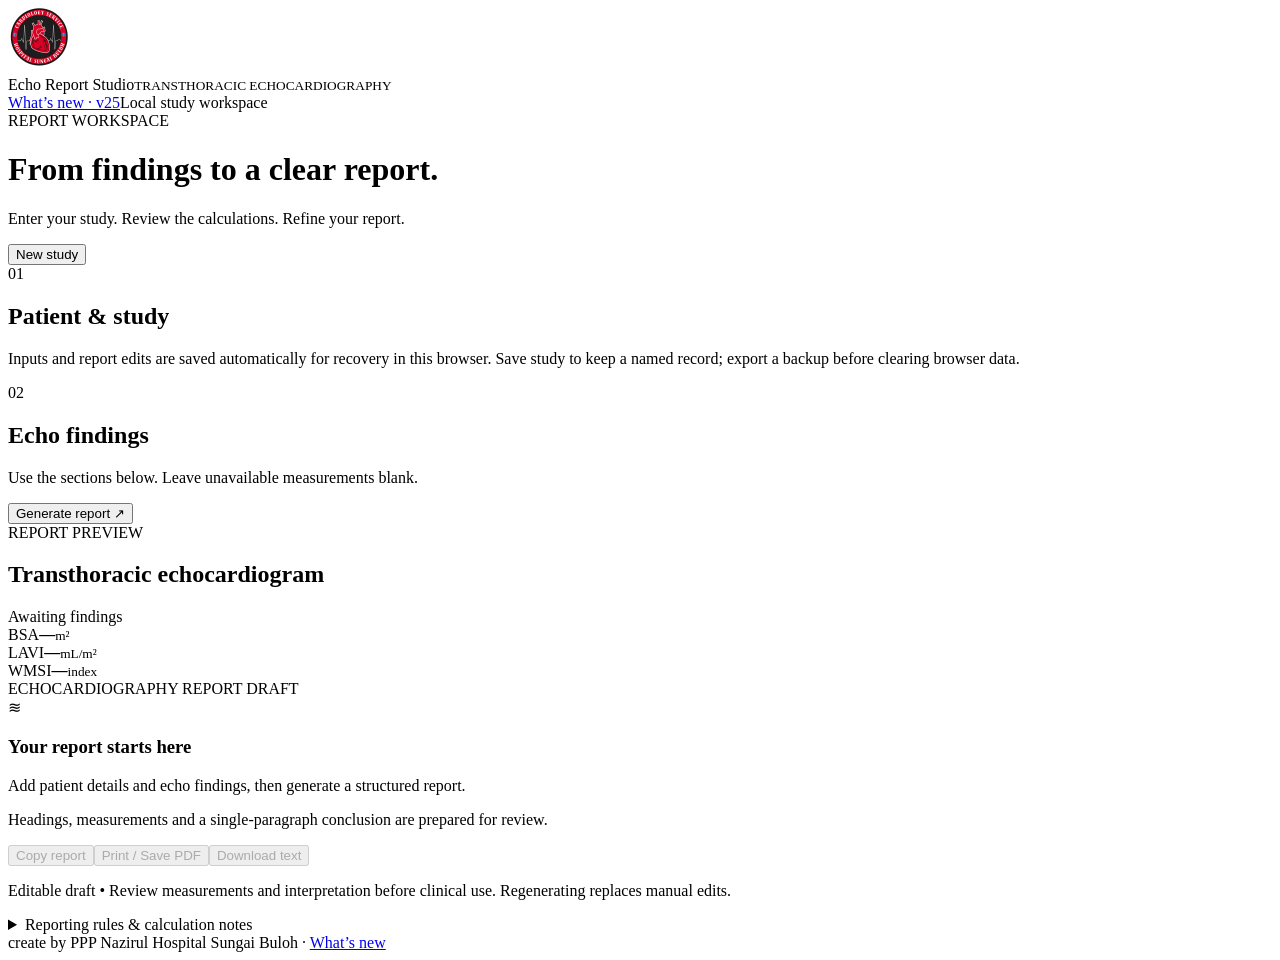
==== commit 280542a3: "Add files via upload" ====
--- a/index.html
+++ b/index.html
@@ -1,4 +1 @@
-<!DOCTYPE html>
-<!-- saved from url=(0050)https://echo-report-studio.misterrre.chatgpt.site/ -->
-<html lang="en"><head><meta http-equiv="Content-Type" content="text/html; charset=UTF-8"><meta name="viewport" content="width=device-width,initial-scale=1"><meta name="robots" content="noindex,nofollow"><title>Echo Report Studio</title><link rel="stylesheet" href="./index_files/style.css"></head><body><header><div class="brand"><img class="site-logo" src="./index_files/cardiology-logo.webp" width="60" height="64" alt="Cardiology Service Hospital Sungai Buloh"><div>Echo Report Studio<small>TRANSTHORACIC ECHOCARDIOGRAPHY</small></div></div><nav class="header-links" aria-label="Website"><a class="release-link" href="https://echo-report-studio.misterrre.chatgpt.site/updates.html" target="_blank" rel="noopener">What’s new · v25</a><span class="session">Local study workspace</span></nav></header><main><div class="intro"><div><span class="eyebrow">REPORT WORKSPACE</span><h1>Echo report workspace</h1><p>Enter findings, mark wall motion and review your report.</p></div><button id="clear" class="quiet">New study</button></div><div class="workspace"><section class="entry"><div class="workspace-tools"><section class="card study-tools workspace-tool"><details><summary><span>Saved studies</span><small>Open, save &amp; back up</small></summary><p class="hint">Stored in this browser on this device. Anyone using this browser profile can open them. Images are not saved. Exported backups contain patient details.</p><div class="actions"><button type="button" id="saveStudy">Save study</button><button type="button" id="exportStudy">Export current study</button><button type="button" id="importStudy">Import backup</button><input type="file" id="backupFile" accept="application/json,.json" hidden=""></div><div id="savedStudies">No saved studies.</div></details></section><section class="card workspace-tool"><details><summary><span>Image measurements</span><small>Upload up to 6 images</small></summary><p class="hint">Choose up to 6 screenshots, each under 12 MB. Images are read one at a time to reduce phone memory use. Reads printed measurements, not anatomy. Review values and units before applying. Images stay on this device and are not saved; the reader downloads on first use.</p><label class="field">Echo images<input id="echoImage" type="file" multiple="" accept="image/png,image/jpeg,image/webp"></label><ul id="imageQueue"></ul><div class="actions"><button id="readImage" type="button" disabled="">Read images</button><button id="cancelOcr" type="button" hidden="">Cancel</button></div><p id="ocrStatus" role="status"></p><details><summary>Recognized text / manual fallback</summary><textarea id="ocrText" aria-label="Recognized image text" placeholder="For example: TR Vmax 2.8 m/s"></textarea><button id="parseText" type="button">Find measurements</button></details><div id="ocrCandidates"></div><button id="applyOcr" type="button" disabled="">Apply checked measurements</button></details></section></div><div class="recovery-strip"><p id="recoveryStatus" role="status">Draft recovery is ready. Inputs and report edits save automatically in this browser. Images are not saved.</p><details id="recoveryList"><summary>Recover an unfinished study</summary><div id="recoveryOptions">No unfinished studies.</div></details></div><form id="form" autocomplete="off"><section class="card study-planner" id="studyPlanner"><div class="cardhead"><span class="step">00</span><h2>Plan this study</h2><button type="button" class="planner-fold" aria-expanded="true" aria-controls="studyGuideChooser studyGuideContent">Hide guide</button></div><p class="planner-intro">What is the clinical question? Choose a guide to see useful views, measurements and Doppler modes.</p><details class="planner-shell" id="studyGuideChooser" open=""><summary>Choose an indication / study guide</summary><label class="field">Search the requested study<input id="studyGuideQuery" type="search" placeholder="For example: PE, aortic stenosis, MR, heart failure" autocomplete="off"></label><div class="planner-matches" aria-label="Matching study guides"><p class="hint">Common guides</p><button type="button">Pulmonary embolism / RV strain</button><button type="button">Aortic stenosis</button><button type="button">Heart failure / LV dysfunction</button><button type="button">Mitral regurgitation</button></div><label class="field">Or choose from all guides<select aria-label="All adult study guides"><option value="">Select a study guide</option><option value="routine">Comprehensive adult TTE</option><option value="pe">Pulmonary embolism / RV strain</option><option value="as">Aortic stenosis</option><option value="mr">Mitral regurgitation</option><option value="ar">Aortic regurgitation</option><option value="ms">Mitral stenosis</option><option value="hf">Heart failure / LV dysfunction</option><option value="rwma">Ischaemia / ACS / regional wall motion</option><option value="hcm">HCM / LVOT obstruction</option><option value="effusion">Pericardial effusion / tamponade question</option><option value="ph">Pulmonary hypertension assessment</option><option value="ie">Suspected infective endocarditis</option><option value="prosthetic">Prosthetic valve assessment</option></select></label><button type="button">Find guides from clinical indication</button></details><input type="hidden" id="studyGuideState" name="studyGuideState"><div class="planner-content" id="studyGuideContent"><p class="hint">Adult resting TTE guides. Select the referral question; no diagnosis is assumed from the study name.</p></div></section><div class="card"><div class="cardhead"><span class="step">01</span><h2>Patient &amp; study</h2></div><div id="patient" class="grid"><label class="field">Patient name<input id="name" name="name" type="text" placeholder=""></label><label class="field">MRN<input id="mrn" name="mrn" type="text" placeholder=""></label><label class="field">Ward / clinic<input id="ward" name="ward" type="text" placeholder=""></label><label class="field">Study date<input id="date" name="date" type="date" placeholder=""></label><label class="field">Sex<select id="sex" name="sex"><option value="">Not specified</option><option value="Female">Female</option><option value="Male">Male</option></select></label><label class="field">Performed by<input id="operator" name="operator" type="text" placeholder=""></label><label class="field" for="height-entry">Height<input id="height" name="height" type="number" min="0" max="10000" step="any" inputmode="decimal" placeholder="—" hidden="" readonly="" class="measurement-canonical" aria-hidden="true"><span class="measurement-row"><input type="number" step="any" inputmode="decimal" placeholder="—" id="height-entry" data-measurement-control="display" aria-label="Height" min="0" max="10000"><select id="unit-height" data-measurement-control="unit" aria-label="Unit for Height"><option value="cm">cm</option><option value="m">m</option><option value="mm">mm</option></select></span></label><label class="field" for="weight-entry">Weight<input id="weight" name="weight" type="number" min="0" max="10000" step="any" inputmode="decimal" placeholder="—" hidden="" readonly="" class="measurement-canonical" aria-hidden="true"><span class="measurement-row"><input type="number" step="any" inputmode="decimal" placeholder="—" id="weight-entry" data-measurement-control="display" aria-label="Weight" min="0" max="10000"><select id="unit-weight" data-measurement-control="unit" aria-label="Unit for Weight"><option value="kg">kg</option><option value="lb">lb</option></select></span></label><label class="field" for="bsa-entry">BSA, if known<input id="bsa" name="bsa" type="number" min="0" max="10000" step="any" inputmode="decimal" placeholder="—" hidden="" readonly="" class="measurement-canonical" aria-hidden="true"><span class="measurement-row"><input type="number" step="any" inputmode="decimal" placeholder="—" id="bsa-entry" data-measurement-control="display" aria-label="BSA, if known" min="0" max="10000"><select id="unit-bsa" data-measurement-control="unit" aria-label="Unit for BSA, if known"><option value="m²">m²</option><option value="cm²">cm²</option></select></span></label><label class="field">Clinical indication<input id="indication" name="indication" type="text" placeholder=""></label><label class="field" for="age-entry">Age<input id="age" name="age" type="number" min="0" max="10000" step="any" inputmode="decimal" placeholder="—" hidden="" readonly="" class="measurement-canonical" aria-hidden="true"><span class="measurement-row"><input type="number" step="any" inputmode="decimal" placeholder="—" id="age-entry" data-measurement-control="display" aria-label="Age" min="0" max="10000"><span class="measurement-unit">years</span></span></label><label class="field" for="sbp-entry">Systolic BP<input id="sbp" name="sbp" type="number" min="0" max="10000" step="any" inputmode="decimal" placeholder="—" hidden="" readonly="" class="measurement-canonical" aria-hidden="true"><span class="measurement-row"><input type="number" step="any" inputmode="decimal" placeholder="—" id="sbp-entry" data-measurement-control="display" aria-label="Systolic BP" min="0" max="10000"><select id="unit-sbp" data-measurement-control="unit" aria-label="Unit for Systolic BP"><option value="mmHg">mmHg</option><option value="kPa">kPa</option></select></span></label><label class="field" for="dbp-entry">Diastolic BP<input id="dbp" name="dbp" type="number" min="0" max="10000" step="any" inputmode="decimal" placeholder="—" hidden="" readonly="" class="measurement-canonical" aria-hidden="true"><span class="measurement-row"><input type="number" step="any" inputmode="decimal" placeholder="—" id="dbp-entry" data-measurement-control="display" aria-label="Diastolic BP" min="0" max="10000"><select id="unit-dbp" data-measurement-control="unit" aria-label="Unit for Diastolic BP"><option value="mmHg">mmHg</option><option value="kPa">kPa</option></select></span></label></div><p class="hint">Inputs and report edits are saved automatically for recovery in this browser. Save study to keep a named record; export a backup before clearing browser data.</p></div><div class="card"><div class="cardhead"><span class="step">02</span><h2>Echo findings</h2></div><p class="hint">Use the sections below. Leave unavailable measurements blank.</p><nav class="section-shortcuts" aria-label="Findings sections"><button type="button" aria-controls="finding-section-0">Study</button><button type="button" aria-controls="finding-section-1">LV</button><button type="button" aria-controls="finding-section-2">Diastolic</button><button type="button" aria-controls="finding-section-3">Chambers</button><button type="button" aria-controls="finding-section-4">Valves</button><button type="button" aria-controls="finding-section-5">Wall motion</button><button type="button" aria-controls="finding-section-6">HCM</button><button type="button" aria-controls="finding-section-7">Other</button><button type="button" aria-controls="finding-section-8">Great arteries</button><button type="button">Report preview</button></nav><details class="grading-panel"><summary>Automatic measurement grading</summary><div id="measurementGrades" class="grade-list" aria-live="polite">Enter measurements to see applicable grades.</div><p class="note">Adult references. Quantitative LV and LA grades take priority over manual size/function selections. RV measures are graded individually; overall RV function requires integrated assessment. No stand-alone severity is assigned to E, A, DT, heart rate, or measurements without an applicable ASE severity scale.</p></details><p class="hint unit-intro">Choose a compatible unit beside each value. Switching units converts the value without changing the measurement. Reports use standard clinical units; mass dimensions retain your cm/mm choice. Ratios and percentages keep their own units.</p><div id="sections"><details open="" id="finding-section-0"><summary>Study quality &amp; rhythm</summary><div class="grid"><label class="field">Study quality<select id="quality" name="quality"><option value="Adequate">Adequate</option><option value="Technically limited">Technically limited</option></select></label><label class="field">Rhythm<select id="rhythm" name="rhythm"><option value="">Not documented</option><option value="Sinus rhythm">Sinus rhythm</option><option value="Atrial fibrillation">Atrial fibrillation</option><option value="Paced rhythm">Paced rhythm</option><option value="Other">Other</option><option>Atrial flutter</option></select></label><label class="field" for="hr-entry">Heart rate<input id="hr" name="hr" type="number" min="0" max="10000" step="any" inputmode="decimal" placeholder="—" hidden="" readonly="" class="measurement-canonical" aria-hidden="true"><span class="measurement-row"><input type="number" step="any" inputmode="decimal" placeholder="—" id="hr-entry" data-measurement-control="display" aria-label="Heart rate" min="0" max="10000"><span class="measurement-unit">bpm</span></span></label><label class="field wide">Usable views / limitations<textarea id="windows" name="windows"></textarea></label></div></details><details id="finding-section-1"><summary>Left ventricle</summary><div class="grid"><label class="field">LVEF method<select id="efMethod" name="efMethod"><option value="biplane">Simpson biplane</option><option value="visual">Visual estimate — range</option></select></label><label class="field" hidden="" for="efLow-entry">Estimated LVEF lower<input id="efLow" name="efLow" type="number" min="0" max="100" step="any" inputmode="decimal" placeholder="—" hidden="" readonly="" class="measurement-canonical" aria-hidden="true"><span class="measurement-row"><input type="number" step="any" inputmode="decimal" placeholder="—" id="efLow-entry" data-measurement-control="display" aria-label="Estimated LVEF lower" min="0" max="100"><span class="measurement-unit">%</span></span></label><label class="field" hidden="" for="efHigh-entry">Estimated LVEF upper<input id="efHigh" name="efHigh" type="number" min="0" max="100" step="any" inputmode="decimal" placeholder="—" hidden="" readonly="" class="measurement-canonical" aria-hidden="true"><span class="measurement-row"><input type="number" step="any" inputmode="decimal" placeholder="—" id="efHigh-entry" data-measurement-control="display" aria-label="Estimated LVEF upper" min="0" max="100"><span class="measurement-unit">%</span></span></label><label class="field" for="ef-entry">Simpson’s biplane LVEF<input id="ef" name="ef" type="number" min="0" max="10000" step="any" inputmode="decimal" placeholder="—" hidden="" readonly="" class="measurement-canonical" aria-hidden="true"><span class="measurement-row"><input type="number" step="any" inputmode="decimal" placeholder="—" id="ef-entry" data-measurement-control="display" aria-label="Simpson’s biplane LVEF" min="0" max="10000"><span class="measurement-unit">%</span></span><small id="efGrade" class="auto-grade"></small></label><p id="efRangeNote" class="wide hint">Report wording: LVEF by Simpson’s biplane method.</p><button type="button">Mark LV size / function normal</button><label class="field">LV size<select id="lvsize" name="lvsize"><option value="">Not assessed</option><option value="Normal">Normal</option><option value="Dilated">Dilated</option><option value="Small">Small</option></select></label><details class="wide chamber-measurements"><summary>LV dimensions &amp; volumes</summary><div class="grid"><p class="wide hint">LVIDd is entered in the LV section above. Volumes below are measured by biplane method; they do not replace the selected LVEF method.</p><label class="field" for="lvEdv-entry">Biplane LV EDV<input id="lvEdv" name="lvEdv" type="number" min="0" max="10000" step="any" inputmode="decimal" placeholder="—" hidden="" readonly="" class="measurement-canonical" aria-hidden="true"><span class="measurement-row"><input type="number" step="any" inputmode="decimal" placeholder="—" id="lvEdv-entry" data-measurement-control="display" aria-label="Biplane LV EDV" min="0" max="10000"><select id="unit-lvEdv" data-measurement-control="unit" aria-label="Unit for Biplane LV EDV"><option value="mL">mL</option><option value="L">L</option></select></span></label><label class="field" for="lvEsv-entry">Biplane LV ESV<input id="lvEsv" name="lvEsv" type="number" min="0" max="10000" step="any" inputmode="decimal" placeholder="—" hidden="" readonly="" class="measurement-canonical" aria-hidden="true"><span class="measurement-row"><input type="number" step="any" inputmode="decimal" placeholder="—" id="lvEsv-entry" data-measurement-control="display" aria-label="Biplane LV ESV" min="0" max="10000"><select id="unit-lvEsv" data-measurement-control="unit" aria-label="Unit for Biplane LV ESV"><option value="mL">mL</option><option value="L">L</option></select></span></label><p class="wide hint">BSA is needed to index LV volumes.</p></div></details><label class="field">LV systolic function<select id="lvfunction" name="lvfunction"><option value="">Not specified</option><option value="Normal">Normal</option><option value="Mildly reduced">Mildly reduced</option><option value="Moderately reduced">Moderately reduced</option><option value="Severely reduced">Severely reduced</option><option value="Hyperdynamic">Hyperdynamic</option></select></label><label class="field">Wall thickness / hypertrophy pattern<input id="thickness" name="thickness" type="text" placeholder=""></label><label class="field" for="ivsd-entry">IVSd<input id="ivsd" name="ivsd" type="number" min="0" max="10000" step="any" inputmode="decimal" placeholder="—" hidden="" readonly="" class="measurement-canonical" aria-hidden="true"><span class="measurement-row"><input type="number" step="any" inputmode="decimal" placeholder="—" id="ivsd-entry" data-measurement-control="display" aria-label="IVSd" min="0" max="10000"><select id="unit-ivsd" data-measurement-control="unit" aria-label="Unit for IVSd"><option value="cm">cm</option><option value="mm">mm</option></select></span><small id="ivsdGrade" class="auto-grade"></small></label><label class="field" for="lvidd-entry">LVIDd<input id="lvidd" name="lvidd" type="number" min="0" max="10000" step="any" inputmode="decimal" placeholder="—" hidden="" readonly="" class="measurement-canonical" aria-hidden="true"><span class="measurement-row"><input type="number" step="any" inputmode="decimal" placeholder="—" id="lvidd-entry" data-measurement-control="display" aria-label="LVIDd" min="0" max="10000"><select id="unit-lvidd" data-measurement-control="unit" aria-label="Unit for LVIDd"><option value="cm">cm</option><option value="mm">mm</option></select></span><small id="lviddGrade" class="auto-grade"></small></label><label class="field" for="lvpwd-entry">LVPWd<input id="lvpwd" name="lvpwd" type="number" min="0" max="10000" step="any" inputmode="decimal" placeholder="—" hidden="" readonly="" class="measurement-canonical" aria-hidden="true"><span class="measurement-row"><input type="number" step="any" inputmode="decimal" placeholder="—" id="lvpwd-entry" data-measurement-control="display" aria-label="LVPWd" min="0" max="10000"><select id="unit-lvpwd" data-measurement-control="unit" aria-label="Unit for LVPWd"><option value="cm">cm</option><option value="mm">mm</option></select></span><small id="lvpwdGrade" class="auto-grade"></small></label><p id="lvGeometry" class="wide auto-grade">LV geometry requires RWT, LVMI and sex. Enter LVIDd, LVPWd, IVSd and BSA (or height/weight).</p><details class="wide clinical-panel lv-mass-panel" id="lvThrombusPanel"><summary>LV thrombus &amp; spontaneous echo contrast (SEC)</summary><p class="hint">Thrombus ialah mass diskret. SEC ialah echo seperti asap dalam darah; kedua-duanya dinilai secara berasingan.</p><section class="mass-entry"><h4>LV thrombus / mass</h4><div class="grid"><label class="field">Assessment<select id="lvMassType" name="lvMassType"><option value="">Not assessed</option><option value="none">No LV thrombus seen</option><option value="thrombus">Suspected LV thrombus</option><option value="mass">LV mass — type uncertain</option><option value="limited">Cannot exclude — limited apical views</option></select></label><div class="grid wide" hidden=""><label class="field">Location<select id="lvMassLocation" name="lvMassLocation"><option value="">Not specified</option><option value="LV apex">LV apex</option><option value="Apical aneurysm">Apical aneurysm</option><option value="LV anterior wall">LV anterior wall</option><option value="LV septal wall">LV septal wall</option><option value="LV inferior wall">LV inferior wall</option><option value="LV lateral wall">LV lateral wall</option><option value="Other LV site">Other LV site</option></select></label><label class="field">Specific wall / leaflet / attachment site<input id="lvMassSite" name="lvMassSite" type="text" placeholder=""></label><label class="field" for="lvMassLength-entry">Length<input id="lvMassLength" name="lvMassLength" type="number" min="0.001" max="10000" step="any" inputmode="decimal" placeholder="—" hidden="" readonly="" class="measurement-canonical" aria-hidden="true"><span class="measurement-row"><input type="number" step="any" inputmode="decimal" placeholder="—" id="lvMassLength-entry" data-measurement-control="display" aria-label="Length" min="0.001" max="10000"><select id="unit-lvMassLength" data-measurement-control="unit" aria-label="Unit for Length"><option value="mm">mm</option><option value="cm">cm</option></select></span></label><label class="field" for="lvMassWidth-entry">Width<input id="lvMassWidth" name="lvMassWidth" type="number" min="0.001" max="10000" step="any" inputmode="decimal" placeholder="—" hidden="" readonly="" class="measurement-canonical" aria-hidden="true"><span class="measurement-row"><input type="number" step="any" inputmode="decimal" placeholder="—" id="lvMassWidth-entry" data-measurement-control="display" aria-label="Width" min="0.001" max="10000"><select id="unit-lvMassWidth" data-measurement-control="unit" aria-label="Unit for Width"><option value="mm">mm</option><option value="cm">cm</option></select></span></label><label class="field" for="lvMassDepth-entry">Depth (optional)<input id="lvMassDepth" name="lvMassDepth" type="number" min="0.001" max="10000" step="any" inputmode="decimal" placeholder="—" hidden="" readonly="" class="measurement-canonical" aria-hidden="true"><span class="measurement-row"><input type="number" step="any" inputmode="decimal" placeholder="—" id="lvMassDepth-entry" data-measurement-control="display" aria-label="Depth (optional)" min="0.001" max="10000"><select id="unit-lvMassDepth" data-measurement-control="unit" aria-label="Unit for Depth (optional)"><option value="mm">mm</option><option value="cm">cm</option></select></span></label><details class="wide mass-appearance"><summary>Describe appearance · shape, texture &amp; attachment</summary><div class="grid"><label class="field">Shape / pattern<select id="lvMassShape" name="lvMassShape" aria-describedby="lvMassShapeHelp"><option value="">Not specified</option><option value="Irregular">Irregular</option><option value="Lobulated">Lobulated</option><option value="Round">Round</option><option value="Oval">Oval</option><option value="Filamentous">Filamentous</option><option value="Serpiginous">Serpiginous</option><option value="Laminated mural">Laminated mural</option><option value="Protruding">Protruding</option></select><div class="term-help" id="lvMassShapeHelp"><p>Shape = bentuk luar mass; tidak menentukan diagnosis.</p></div></label><label class="field">Surface<select id="lvMassSurface" name="lvMassSurface" aria-describedby="lvMassSurfaceHelp"><option value="">Not specified</option><option value="Smooth surface">Smooth surface</option><option value="Irregular surface">Irregular surface</option><option value="Villous / frond-like surface">Villous / frond-like surface</option></select><div class="term-help" id="lvMassSurfaceHelp"><p>Surface = rupa permukaan mass.</p></div></label><label class="field">Echo brightness<select id="lvMassEcho" name="lvMassEcho" aria-describedby="lvMassEchoHelp"><option value="">Not specified</option><option value="Echogenic">Echogenic</option><option value="Hypoechoic">Hypoechoic</option><option value="Isoechoic">Isoechoic</option><option value="Calcified appearance">Calcified appearance</option><option value="Homogeneous" hidden="" disabled="">Homogeneous</option><option value="Heterogeneous" hidden="" disabled="">Heterogeneous</option></select><div class="term-help" id="lvMassEchoHelp"><p>Brightness = kecerahan imej berbanding tisu sekeliling.</p></div></label><label class="field">Internal texture<select id="lvMassTexture" name="lvMassTexture" aria-describedby="lvMassTextureHelp"><option value="">Not specified</option><option value="Homogeneous">Homogeneous</option><option value="Heterogeneous">Heterogeneous</option></select><div class="term-help" id="lvMassTextureHelp"><p>Texture = keseragaman corak di dalam mass.</p></div></label><label class="field">Mobility<select id="lvMassMobility" name="lvMassMobility" aria-describedby="lvMassMobilityHelp"><option value="">Not specified</option><option value="Non-mobile">Non-mobile</option><option value="Mobile">Mobile</option><option value="Highly mobile">Highly mobile</option><option value="Independent oscillating motion">Independent oscillating motion</option></select><div class="term-help" id="lvMassMobilityHelp"><p>Lihat cine untuk nilai pergerakan, bukan satu gambar statik.</p></div></label><label class="field">Attachment<select id="lvMassAttachment" name="lvMassAttachment" aria-describedby="lvMassAttachmentHelp"><option value="">Not specified</option><option value="Broad-based attachment">Broad-based attachment</option><option value="Pedunculated attachment">Pedunculated attachment</option><option value="Narrow stalk">Narrow stalk</option><option value="Attachment not clearly seen">Attachment not clearly seen</option></select><div class="term-help" id="lvMassAttachmentHelp"><p>Attachment = cara mass melekat pada dinding atau leaflet.</p></div></label></div></details><label class="field wide">Associated findings / uncertainty<textarea id="lvMassNotes" name="lvMassNotes"></textarea></label></div></div><p class="structured-preview" aria-live="polite" hidden=""></p><button type="button" class="quiet" hidden="">Clear this entry</button></section><p class="hint">Semak mass sepanjang cardiac cycle dalam sekurang-kurangnya dua view berbeza. Jika apex tidak jelas, catat limitation dan bincang penilaian lanjut; jangan pilih “No thrombus” secara automatik.</p><div class="grid"><label class="field">Spontaneous echo contrast (SEC)<select id="lvSec" name="lvSec"><option value="">Not assessed</option><option value="none">Not seen</option><option value="present">Present</option><option value="uncertain">Uncertain</option></select></label><div class="grid wide" hidden=""><label class="field">SEC location<select id="lvSecLocation" name="lvSecLocation"><option value="">Not specified</option><option value="LV cavity">LV cavity</option><option value="LV apex">LV apex</option><option value="Apical aneurysm">Apical aneurysm</option></select></label><label class="field">SEC appearance<select id="lvSecAppearance" name="lvSecAppearance" aria-describedby="lvSecAppearanceHelp"><option value="">Not specified</option><option value="Smoke-like swirling echoes">Smoke-like swirling echoes</option><option value="Dense swirling echoes">Dense swirling echoes</option></select><div class="term-help" id="lvSecAppearanceHelp"><p>SEC ialah echo seperti asap, bukan thrombus diskret.</p></div></label></div></div></details><label class="field wide">Other LV findings / comments<textarea id="lvnotes" name="lvnotes"></textarea></label></div></details><details id="finding-section-2"><summary>Diastolic function · ASE 2025</summary><div class="grid diastolic-entry"><label class="field wide">Exclude special populations in which this algorithm does not apply. Do any of these apply?<select id="quickContext" name="quickContext"><option value="">Select before proceeding</option><option value="general">No special populations — adult resting sinus rhythm</option><option value="af">Atrial fibrillation / flutter</option><option value="pacing">Paced rhythm / conduction disease</option><option value="ms">Mitral stenosis (any degree)</option><option value="mr">Severe primary mitral regurgitation</option><option value="mac">Moderate / severe mitral annular calcification</option><option value="repair">Mitral valve repair</option><option value="replacement">Mitral valve replacement</option><option value="intervention">Transcatheter mitral intervention</option><option value="ph">Non-cardiac pulmonary hypertension</option><option value="transplant">Heart transplant</option><option value="lvad">LVAD</option><option value="constriction">Constrictive pericarditis</option><option value="fusion">Significant tachycardia / E-A fusion</option><option value="special">Other special population / relevant condition</option></select></label><p class="wide hint" role="status">Select the study population first.</p><div class="quick-dia wide" hidden=""><p class="hint">Select Yes / No / N/A. Yes opens optional measurements. N/A never counts as normal.</p><fieldset class="quick-choice" data-conflict="false"><legend>Reduced e′: septal ≤6, lateral ≤7 or average ≤6.5 cm/s</legend><label class="field" hidden="">Reduced e′: septal ≤6, lateral ≤7 or average ≤6.5 cm/s<select id="quickRelax" name="quickRelax" disabled=""><option value="">Not selected</option><option value="yes">Yes</option><option value="no">No</option><option value="na">N/A</option></select></label><label class="field" hidden="">Selection source<select id="quickRelaxOrigin" name="quickRelaxOrigin" disabled=""><option value="auto">From entered measurements</option><option value="manual">Manual quick selection</option><option value="signal">TR unavailable</option></select></label><div class="quick-buttons"><button type="button" data-value="yes" disabled="" aria-pressed="false">Yes</button><button type="button" data-value="no" disabled="" aria-pressed="false">No</button><button type="button" data-value="na" disabled="" aria-pressed="false">N/A</button></div><div class="quick-values grid" hidden=""><p class="wide value-feedback" role="status">Optional: enter the measured value for the report.</p><label class="field">e′ measurement<select id="quickRelaxSource" name="quickRelaxSource" disabled=""><option value="pair">Septal + lateral — uses average</option><option value="average">Average only</option><option value="septal">Septal only</option><option value="lateral">Lateral only</option></select></label><label class="field" for="sept-entry">Septal e′<input id="sept" name="sept" type="number" min="0.001" max="10000" step="any" inputmode="decimal" placeholder="—" disabled="" hidden="" readonly="" class="measurement-canonical" aria-hidden="true"><span class="measurement-row"><input type="number" step="any" inputmode="decimal" placeholder="—" id="sept-entry" data-measurement-control="display" aria-label="Septal e′" disabled="" min="0.001" max="10000"><select id="unit-sept" data-measurement-control="unit" aria-label="Unit for Septal e′"><option value="cm/s">cm/s</option><option value="m/s">m/s</option></select></span></label><label class="field" for="lat-entry">Lateral e′<input id="lat" name="lat" type="number" min="0.001" max="10000" step="any" inputmode="decimal" placeholder="—" disabled="" hidden="" readonly="" class="measurement-canonical" aria-hidden="true"><span class="measurement-row"><input type="number" step="any" inputmode="decimal" placeholder="—" id="lat-entry" data-measurement-control="display" aria-label="Lateral e′" disabled="" min="0.001" max="10000"><select id="unit-lat" data-measurement-control="unit" aria-label="Unit for Lateral e′"><option value="cm/s">cm/s</option><option value="m/s">m/s</option></select></span></label><label class="field" hidden="" for="quickAvgE-entry">Average e′<input id="quickAvgE" name="quickAvgE" type="number" min="0.001" max="10000" step="any" inputmode="decimal" placeholder="—" disabled="" hidden="" readonly="" class="measurement-canonical" aria-hidden="true"><span class="measurement-row"><input type="number" step="any" inputmode="decimal" placeholder="—" id="quickAvgE-entry" data-measurement-control="display" aria-label="Average e′" disabled="" min="0.001" max="10000"><select id="unit-quickAvgE" data-measurement-control="unit" aria-label="Unit for Average e′"><option value="cm/s">cm/s</option><option value="m/s">m/s</option></select></span></label></div><button type="button" class="measurement-toggle" disabled="" aria-expanded="false">Enter / review measurements</button></fieldset><fieldset class="quick-choice" data-conflict="false"><legend>Increased E/e′: septal ≥15, lateral ≥13 or average ≥14</legend><label class="field" hidden="">Increased E/e′: septal ≥15, lateral ≥13 or average ≥14<select id="quickEe" name="quickEe" disabled=""><option value="">Not selected</option><option value="yes">Yes</option><option value="no">No</option><option value="na">N/A</option></select></label><label class="field" hidden="">Selection source<select id="quickEeOrigin" name="quickEeOrigin" disabled=""><option value="auto">From entered measurements</option><option value="manual">Manual quick selection</option><option value="signal">TR unavailable</option></select></label><div class="quick-buttons"><button type="button" data-value="yes" disabled="" aria-pressed="false">Yes</button><button type="button" data-value="no" disabled="" aria-pressed="false">No</button><button type="button" data-value="na" disabled="" aria-pressed="false">N/A</button></div><div class="quick-values grid" hidden=""><p class="wide value-feedback" role="status">Optional: enter the measured value for the report.</p><label class="field">E/e′ source<select id="quickEeMethod" name="quickEeMethod" disabled=""><option value="direct">Enter measured E/e′</option><option value="calculated">Calculate from mitral E + e′</option></select></label><label class="field">Reported E/e′<select id="quickEeSite" name="quickEeSite" disabled=""><option value="average">Average</option><option value="septal">Septal</option><option value="lateral">Lateral</option></select></label><label class="field" for="quickEeValue-entry">E/e′ ratio<input id="quickEeValue" name="quickEeValue" type="number" min="0.001" max="10000" step="any" inputmode="decimal" placeholder="—" disabled="" hidden="" readonly="" class="measurement-canonical" aria-hidden="true"><span class="measurement-row"><input type="number" step="any" inputmode="decimal" placeholder="—" id="quickEeValue-entry" data-measurement-control="display" aria-label="E/e′ ratio" disabled="" min="0.001" max="10000"><span class="measurement-unit">ratio</span></span></label><label class="field" hidden="" for="e-entry">Mitral E velocity<input id="e" name="e" type="number" min="0.001" max="10000" step="any" inputmode="decimal" placeholder="—" disabled="" hidden="" readonly="" class="measurement-canonical" aria-hidden="true"><span class="measurement-row"><input type="number" step="any" inputmode="decimal" placeholder="—" id="e-entry" data-measurement-control="display" aria-label="Mitral E velocity" disabled="" min="0.001" max="10000"><select id="unit-e" data-measurement-control="unit" aria-label="Unit for Mitral E velocity"><option value="cm/s">cm/s</option><option value="m/s">m/s</option></select></span></label></div><button type="button" class="measurement-toggle" disabled="" aria-expanded="false">Enter / review measurements</button></fieldset><fieldset class="quick-choice" data-conflict="false"><legend>Increased TR ≥280 cm/s (2.8 m/s) or PASP ≥35 mmHg</legend><label class="field" hidden="">Increased TR ≥280 cm/s (2.8 m/s) or PASP ≥35 mmHg<select id="quickPressure" name="quickPressure" disabled=""><option value="">Not selected</option><option value="yes">Yes</option><option value="no">No</option><option value="na">N/A</option></select></label><label class="field" hidden="">Selection source<select id="quickPressureOrigin" name="quickPressureOrigin" disabled=""><option value="auto">From entered measurements</option><option value="manual">Manual quick selection</option><option value="signal">TR unavailable</option></select></label><div class="quick-buttons"><button type="button" data-value="yes" disabled="" aria-pressed="false">Yes</button><button type="button" data-value="no" disabled="" aria-pressed="false">No</button><button type="button" data-value="na" disabled="" aria-pressed="false">N/A</button></div><div class="quick-values grid" hidden=""><p class="wide value-feedback" role="status">Optional: enter the measured value for the report.</p><label class="field" for="tr-entry-1">TR Vmax<input type="number" min="0.001" max="10000" step="any" inputmode="decimal" placeholder="—" aria-label="TR Vmax (cm/s)" data-shared="tr" disabled="" hidden="" readonly="" class="measurement-canonical" aria-hidden="true"><span class="measurement-row"><input type="number" step="any" inputmode="decimal" placeholder="—" id="tr-entry-1" data-measurement-control="display" aria-label="TR Vmax" disabled="" min="0.001" max="10000"><select id="unit-tr-1" data-measurement-control="unit" aria-label="Unit for TR Vmax"><option value="cm/s">cm/s</option><option value="m/s">m/s</option></select></span></label><label class="field" for="trGradient-entry-1">TR max gradient<input type="number" min="0" max="10000" step="any" inputmode="decimal" placeholder="—" aria-label="TR max gradient (mmHg)" data-shared="trGradient" disabled="" hidden="" readonly="" class="measurement-canonical" aria-hidden="true"><span class="measurement-row"><input type="number" step="any" inputmode="decimal" placeholder="—" id="trGradient-entry-1" data-measurement-control="display" aria-label="TR max gradient" disabled="" min="0" max="10000"><select id="unit-trGradient-1" data-measurement-control="unit" aria-label="Unit for TR max gradient"><option value="mmHg">mmHg</option><option value="kPa">kPa</option></select></span></label><label class="field" for="rap-entry-1">Estimated RAP<input type="number" min="0" max="10000" step="any" inputmode="decimal" placeholder="—" aria-label="Estimated RAP (mmHg)" data-shared="rap" disabled="" hidden="" readonly="" class="measurement-canonical" aria-hidden="true"><span class="measurement-row"><input type="number" step="any" inputmode="decimal" placeholder="—" id="rap-entry-1" data-measurement-control="display" aria-label="Estimated RAP" disabled="" min="0" max="10000"><select id="unit-rap-1" data-measurement-control="unit" aria-label="Unit for Estimated RAP"><option value="mmHg">mmHg</option><option value="kPa">kPa</option></select></span></label><label class="field" for="paspDirect-entry-1">Estimated PASP, if independently known<input type="number" min="0" max="10000" step="any" inputmode="decimal" placeholder="—" aria-label="Estimated PASP, if independently known (mmHg)" data-shared="paspDirect" disabled="" hidden="" readonly="" class="measurement-canonical" aria-hidden="true"><span class="measurement-row"><input type="number" step="any" inputmode="decimal" placeholder="—" id="paspDirect-entry-1" data-measurement-control="display" aria-label="Estimated PASP, if independently known" disabled="" min="0" max="10000"><select id="unit-paspDirect-1" data-measurement-control="unit" aria-label="Unit for Estimated PASP, if independently known"><option value="mmHg">mmHg</option><option value="kPa">kPa</option></select></span></label><label class="field">Outflow obstruction<select aria-label="Outflow obstruction" data-shared="noObstruction" disabled=""><option value="">Not assessed — report RVSP only</option><option value="yes">Absent — RVSP may estimate PASP</option><option value="no">Present — do not equate RVSP with PASP</option></select></label><label class="field">RAP reliability<select aria-label="RAP reliability" data-shared="rapReliable" disabled=""><option value="">Not confirmed</option><option value="yes">Reliable</option><option value="no">Unreliable</option></select></label><label class="field">TR Doppler envelope<select aria-label="TR Doppler envelope" data-shared="notr" disabled=""><option value="">Not assessed</option><option value="Measurable TR jet">Measurable TR envelope</option><option value="No measurable TR jet">No measurable TR</option><option value="Inadequate envelope">Inadequate envelope / poor alignment</option></select></label><p class="wide hint">Shared with Pulmonary pressure. Use PASP when RAP is reliable and outflow obstruction is absent; otherwise use a reliable TR velocity.</p></div><button type="button" class="measurement-toggle" disabled="" aria-expanded="false">Enter / review measurements</button><p id="quickTrNotice" class="hint" hidden="">TR/PASP unavailable is recorded as N/A. Use reliable LARS, LAVI, PV S/D or IVRT to complete the assessment when possible; no TR is not a normal pressure result.</p></fieldset><details class="quick-ea"><summary>E/A · when required for grading</summary><fieldset class="quick-choice" data-conflict="false"><legend>E/A ratio</legend><label class="field" hidden="">E/A ratio<select id="quickEa" name="quickEa" disabled=""><option value="">Not selected</option><option value="low">E/A ≤0.8</option><option value="middle">0.8 &lt; E/A &lt;2</option><option value="high">E/A ≥2</option><option value="na">Not available</option><option value="fusion">E/A fusion</option></select></label><label class="field" hidden="">Selection source<select id="quickEaOrigin" name="quickEaOrigin" disabled=""><option value="auto">From entered measurements</option><option value="manual">Manual quick selection</option><option value="signal">TR unavailable</option></select></label><div class="quick-buttons"><button type="button" data-value="low" disabled="" aria-pressed="false">E/A ≤0.8</button><button type="button" data-value="middle" disabled="" aria-pressed="false">0.8 &lt; E/A &lt;2</button><button type="button" data-value="high" disabled="" aria-pressed="false">E/A ≥2</button><button type="button" data-value="na" disabled="" aria-pressed="false">Not available</button><button type="button" data-value="fusion" disabled="" aria-pressed="false">E/A fusion</button></div><div class="quick-values grid" hidden=""><p class="wide value-feedback" role="status">Optional: enter the measured value for the report.</p><label class="field">E/A source<select id="quickEaMethod" name="quickEaMethod" disabled=""><option value="direct">Enter E/A ratio</option><option value="inflow">Calculate from mitral E and A</option></select></label><label class="field" for="quickEaValue-entry">Measured E/A ratio<input id="quickEaValue" name="quickEaValue" type="number" min="0.001" max="10000" step="any" inputmode="decimal" placeholder="—" disabled="" hidden="" readonly="" class="measurement-canonical" aria-hidden="true"><span class="measurement-row"><input type="number" step="any" inputmode="decimal" placeholder="—" id="quickEaValue-entry" data-measurement-control="display" aria-label="Measured E/A ratio" disabled="" min="0.001" max="10000"><span class="measurement-unit">ratio</span></span></label><label class="field" hidden="" for="e-entry-1">Mitral E<input type="number" min="0.001" max="10000" step="any" inputmode="decimal" placeholder="—" aria-label="Mitral E (cm/s)" data-shared="e" disabled="" hidden="" readonly="" class="measurement-canonical" aria-hidden="true"><span class="measurement-row"><input type="number" step="any" inputmode="decimal" placeholder="—" id="e-entry-1" data-measurement-control="display" aria-label="Mitral E" disabled="" min="0.001" max="10000"><select id="unit-e-1" data-measurement-control="unit" aria-label="Unit for Mitral E"><option value="cm/s">cm/s</option><option value="m/s">m/s</option></select></span></label><label class="field" hidden="" for="a-entry">Mitral A velocity<input id="a" name="a" type="number" min="0.001" max="10000" step="any" inputmode="decimal" placeholder="—" disabled="" hidden="" readonly="" class="measurement-canonical" aria-hidden="true"><span class="measurement-row"><input type="number" step="any" inputmode="decimal" placeholder="—" id="a-entry" data-measurement-control="display" aria-label="Mitral A velocity" disabled="" min="0.001" max="10000"><select id="unit-a" data-measurement-control="unit" aria-label="Unit for Mitral A velocity"><option value="cm/s">cm/s</option><option value="m/s">m/s</option></select></span></label><label class="field" hidden="">Mitral inflow<select id="fused" name="fused" disabled=""><option value="">Not confirmed</option><option value="Separable">E and A clearly separated</option><option>Partial fusion</option><option>Complete fusion</option><option>A wave unavailable</option></select></label><label class="field" hidden="">Partially fused peaks reliably separable?<select id="fusionReliable" name="fusionReliable" disabled=""><option value="">Not confirmed</option><option value="yes">Yes</option><option value="no">No</option></select></label></div><button type="button" class="measurement-toggle" disabled="" aria-expanded="false">Enter / review measurements</button></fieldset></details><details class="quick-additional"><summary>Additional LAP markers · if needed</summary><fieldset class="quick-choice" data-conflict="false"><legend>LARS ≤18%</legend><label class="field" hidden="">LARS ≤18%<select id="quickLars" name="quickLars" disabled=""><option value="">Not selected</option><option value="yes">Yes</option><option value="no">No</option><option value="na">N/A</option></select></label><label class="field" hidden="">Selection source<select id="quickLarsOrigin" name="quickLarsOrigin" disabled=""><option value="auto">From entered measurements</option><option value="manual">Manual quick selection</option><option value="signal">TR unavailable</option></select></label><div class="quick-buttons"><button type="button" data-value="yes" disabled="" aria-pressed="false">Yes</button><button type="button" data-value="no" disabled="" aria-pressed="false">No</button><button type="button" data-value="na" disabled="" aria-pressed="false">N/A</button></div><div class="quick-values grid" hidden=""><p class="wide value-feedback" role="status">Optional: enter the measured value for the report.</p><label class="field" for="lars-entry">LA reservoir strain, LARS<input id="lars" name="lars" type="number" min="0" max="100" step="any" inputmode="decimal" placeholder="—" disabled="" hidden="" readonly="" class="measurement-canonical" aria-hidden="true"><span class="measurement-row"><input type="number" step="any" inputmode="decimal" placeholder="—" id="lars-entry" data-measurement-control="display" aria-label="LA reservoir strain, LARS" disabled="" min="0" max="100"><span class="measurement-unit">%</span></span></label></div><button type="button" class="measurement-toggle" disabled="" aria-expanded="false">Enter / review measurements</button></fieldset><fieldset class="quick-choice" data-conflict="false"><legend>Reliable LAVI &gt;34 mL/m²</legend><label class="field" hidden="">Reliable LAVI &gt;34 mL/m²<select id="quickLavi" name="quickLavi" disabled=""><option value="">Not selected</option><option value="yes">Yes</option><option value="no">No</option><option value="na">N/A</option></select></label><label class="field" hidden="">Selection source<select id="quickLaviOrigin" name="quickLaviOrigin" disabled=""><option value="auto">From entered measurements</option><option value="manual">Manual quick selection</option><option value="signal">TR unavailable</option></select></label><div class="quick-buttons"><button type="button" data-value="yes" disabled="" aria-pressed="false">Yes</button><button type="button" data-value="no" disabled="" aria-pressed="false">No</button><button type="button" data-value="na" disabled="" aria-pressed="false">N/A</button></div><div class="quick-values grid" hidden=""><p class="wide value-feedback" role="status">Optional: enter the measured value for the report.</p><label class="field" for="laviDirect-entry-1">Measured LAVI<input type="number" min="0.001" max="10000" step="any" inputmode="decimal" placeholder="—" aria-label="Measured LAVI (mL/m²)" data-shared="laviDirect" disabled="" hidden="" readonly="" class="measurement-canonical" aria-hidden="true"><span class="measurement-row"><input type="number" step="any" inputmode="decimal" placeholder="—" id="laviDirect-entry-1" data-measurement-control="display" aria-label="Measured LAVI" disabled="" min="0.001" max="10000"><select id="unit-laviDirect-1" data-measurement-control="unit" aria-label="Unit for Measured LAVI"><option value="mL/m²">mL/m²</option><option value="L/m²">L/m²</option></select></span></label><button type="button">Enter LA volume / LAVI in chamber measurements</button><label class="field">LAVI suitable for diastolic assessment<select id="laReliable" name="laReliable" disabled=""><option value="">Not confirmed / exclude from grading</option><option value="yes">Reliable; other causes of LA enlargement excluded</option></select></label></div><button type="button" class="measurement-toggle" disabled="" aria-expanded="false">Enter / review measurements</button></fieldset><fieldset class="quick-choice" data-conflict="false"><legend>Applicable pulmonary vein S/D ≤0.67</legend><label class="field" hidden="">Applicable pulmonary vein S/D ≤0.67<select id="quickPv" name="quickPv" disabled=""><option value="">Not selected</option><option value="yes">Yes</option><option value="no">No</option><option value="na">N/A</option></select></label><label class="field" hidden="">Selection source<select id="quickPvOrigin" name="quickPvOrigin" disabled=""><option value="auto">From entered measurements</option><option value="manual">Manual quick selection</option><option value="signal">TR unavailable</option></select></label><div class="quick-buttons"><button type="button" data-value="yes" disabled="" aria-pressed="false">Yes</button><button type="button" data-value="no" disabled="" aria-pressed="false">No</button><button type="button" data-value="na" disabled="" aria-pressed="false">N/A</button></div><div class="quick-values grid" hidden=""><p class="wide value-feedback" role="status">Optional: enter the measured value for the report.</p><label class="field">S/D source<select id="quickPvMethod" name="quickPvMethod" disabled=""><option value="velocities">Calculate from S and D</option><option value="ratio">Enter S/D ratio</option></select></label><label class="field" for="pvs-entry">Pulmonary vein S velocity<input id="pvs" name="pvs" type="number" min="0" max="10000" step="any" inputmode="decimal" placeholder="—" disabled="" hidden="" readonly="" class="measurement-canonical" aria-hidden="true"><span class="measurement-row"><input type="number" step="any" inputmode="decimal" placeholder="—" id="pvs-entry" data-measurement-control="display" aria-label="Pulmonary vein S velocity" disabled="" min="0" max="10000"><select id="unit-pvs" data-measurement-control="unit" aria-label="Unit for Pulmonary vein S velocity"><option value="cm/s">cm/s</option><option value="m/s">m/s</option></select></span></label><label class="field" for="pvd-entry">Pulmonary vein D velocity<input id="pvd" name="pvd" type="number" min="0" max="10000" step="any" inputmode="decimal" placeholder="—" disabled="" hidden="" readonly="" class="measurement-canonical" aria-hidden="true"><span class="measurement-row"><input type="number" step="any" inputmode="decimal" placeholder="—" id="pvd-entry" data-measurement-control="display" aria-label="Pulmonary vein D velocity" disabled="" min="0" max="10000"><select id="unit-pvd" data-measurement-control="unit" aria-label="Unit for Pulmonary vein D velocity"><option value="cm/s">cm/s</option><option value="m/s">m/s</option></select></span></label><label class="field">Pulmonary vein S/D applicability<select id="pvReliable" name="pvReliable" disabled=""><option value="">Not confirmed / exclude from grading</option><option value="yes">Reliable and clinically applicable</option></select></label><label class="field" hidden="" for="quickPvValue-entry">Pulmonary vein S/D ratio<input id="quickPvValue" name="quickPvValue" type="number" min="0.001" max="10000" step="any" inputmode="decimal" placeholder="—" disabled="" hidden="" readonly="" class="measurement-canonical" aria-hidden="true"><span class="measurement-row"><input type="number" step="any" inputmode="decimal" placeholder="—" id="quickPvValue-entry" data-measurement-control="display" aria-label="Pulmonary vein S/D ratio" disabled="" min="0.001" max="10000"><span class="measurement-unit">ratio</span></span></label></div><button type="button" class="measurement-toggle" disabled="" aria-expanded="false">Enter / review measurements</button></fieldset><fieldset class="quick-choice" data-conflict="false"><legend>IVRT ≤70 ms (alternative)</legend><label class="field" hidden="">IVRT ≤70 ms (alternative)<select id="quickIvrt" name="quickIvrt" disabled=""><option value="">Not selected</option><option value="yes">Yes</option><option value="no">No</option><option value="na">N/A</option></select></label><label class="field" hidden="">Selection source<select id="quickIvrtOrigin" name="quickIvrtOrigin" disabled=""><option value="auto">From entered measurements</option><option value="manual">Manual quick selection</option><option value="signal">TR unavailable</option></select></label><div class="quick-buttons"><button type="button" data-value="yes" disabled="" aria-pressed="false">Yes</button><button type="button" data-value="no" disabled="" aria-pressed="false">No</button><button type="button" data-value="na" disabled="" aria-pressed="false">N/A</button></div><div class="quick-values grid" hidden=""><p class="wide value-feedback" role="status">Optional: enter the measured value for the report.</p><label class="field" for="ivrt-entry">IVRT<input id="ivrt" name="ivrt" type="number" min="0.001" max="10000" step="any" inputmode="decimal" placeholder="—" disabled="" hidden="" readonly="" class="measurement-canonical" aria-hidden="true"><span class="measurement-row"><input type="number" step="any" inputmode="decimal" placeholder="—" id="ivrt-entry" data-measurement-control="display" aria-label="IVRT" disabled="" min="0.001" max="10000"><select id="unit-ivrt" data-measurement-control="unit" aria-label="Unit for IVRT"><option value="ms">ms</option><option value="s">s</option></select></span></label></div><button type="button" class="measurement-toggle" disabled="" aria-expanded="false">Enter / review measurements</button></fieldset></details><section class="quick-diagnosis" aria-live="polite"><h3>Diastolic assessment</h3><p id="quickDiagnosis">Indeterminate — additional assessment required.</p><p id="quickReason" class="hint">Confirm an eligible adult resting study in sinus rhythm. Special populations require condition-specific assessment.</p><button type="button" class="quiet" disabled="">Review / enter manual interpretation</button><p id="diaInputReview" class="hint"></p><button type="button" class="quiet" disabled="" hidden="">Use entered measurements</button><button type="button" class="quiet" disabled="" hidden="">Confirm LAVI reliable and applicable</button><button type="button" class="quiet" disabled="" hidden="">Confirm PV S/D reliable and applicable</button><button type="button" class="quiet" disabled="" hidden="">Confirm entered TR measurable and reliable</button></section><button type="button" class="quiet" disabled="">Reset selections</button></div><label class="field" hidden="">Entry mode<input id="diaEntryMode" name="diaEntryMode" type="hidden" placeholder="" value="quick"></label><p class="note" hidden="">ASE 2025 • General resting sinus-rhythm pathway. Enter only reliable values. TR, RAP and LA measurements here are shared with the rest of the report. Values update automatically.</p><div class="grid wide" hidden=""></div><div class="derived wide" id="diaDerived" hidden=""><div><small>Average e′</small><strong>—</strong><span>cm/s</span></div><div><small>Average E/e′</small><strong>—</strong><span></span></div><div><small>E/A</small><strong>—</strong><span></span></div><div><small>LAVI</small><strong>—</strong><span>mL/m²</span></div><div><small>PASP</small><strong>—</strong><span>mmHg</span></div><div><small>PV S/D</small><strong>—</strong><span></span></div></div><div id="diaDecision" class="decision wide" data-grade="unknown" hidden=""><h3>General algorithm not applicable</h3><p>Select the eligible adult resting-study population or use a condition-specific clinical assessment.</p><ul><li>average e′: unavailable</li><li>average E/e′: unavailable</li><li>TR/PASP unavailable or unreliable</li></ul><p>Figure 2 dysfunction markers: incomplete.</p></div><p class="note" hidden="">Reference: <a href="https://www.asecho.org/wp-content/uploads/2025/07/Left-Ventricular-Diastolic-Function.pdf" target="_blank" rel="noopener">ASE 2025, Table 3 and Figures 2–3 (pp. 541, 553–554)</a>. Uses fixed Figure 3 cutoffs, not age-adjusted thresholds. E/A alone never sets a grade. DT and a′ are recorded but are not independent grading criteria. Unavailable TR/PASP returns incomplete assessment; it is never counted as normal.</p><div hidden="" id="diastolicStoredFields"><label class="field">Applicable study population<select id="scope" name="scope"><option value="">Select clinical context</option><option value="general">Adult, resting study — no listed exception</option><option value="af">Atrial fibrillation / atrial flutter</option><option value="mitral">Severe primary MR / any MS / moderate–severe MAC</option><option value="repair">Mitral repair / replacement / TEER</option><option value="ph">Non-cardiac PH / pulmonary parenchymal or vascular disease</option><option value="htx">Heart transplant / LVAD</option><option value="constriction">Pericardial constriction</option><option value="conduction">LBBB / AV conduction disorder / ventricular pacing</option><option value="hcm">HCM / restrictive cardiomyopathy — specialist review</option><option value="other">Child / normal pregnancy / intraoperative / other exception</option></select></label><label class="field">Entered Doppler / TDI measurements<select id="signals" name="signals"><option value="">Confirm signal quality</option><option value="yes">Reliable, correctly acquired measurements</option><option value="no">Insufficient / unreliable signals</option></select></label><label class="field">TDI site used for grading<select id="tdiSource" name="tdiSource"><option value="average">Average (both sites)</option><option value="septal">Septal only</option><option value="lateral">Lateral only</option></select></label><label class="field">Previous special conditions<input id="specialConditions" name="specialConditions" type="hidden" placeholder=""></label><label class="field" for="la4Record-entry">LA A4C volume<input id="la4Record" name="la4Record" type="number" min="0" max="10000" step="any" inputmode="decimal" placeholder="—" hidden="" readonly="" class="measurement-canonical" aria-hidden="true"><span class="measurement-row"><input type="number" step="any" inputmode="decimal" placeholder="—" id="la4Record-entry" data-measurement-control="display" aria-label="LA A4C volume" min="0" max="10000"><select id="unit-la4Record" data-measurement-control="unit" aria-label="Unit for LA A4C volume"><option value="mL">mL</option><option value="L">L</option></select></span></label><label class="field" for="la2Record-entry">LA A2C volume<input id="la2Record" name="la2Record" type="number" min="0" max="10000" step="any" inputmode="decimal" placeholder="—" hidden="" readonly="" class="measurement-canonical" aria-hidden="true"><span class="measurement-row"><input type="number" step="any" inputmode="decimal" placeholder="—" id="la2Record-entry" data-measurement-control="display" aria-label="LA A2C volume" min="0" max="10000"><select id="unit-la2Record" data-measurement-control="unit" aria-label="Unit for LA A2C volume"><option value="mL">mL</option><option value="L">L</option></select></span></label><label class="field" hidden="">Measurement quality<select id="eQuality" name="eQuality"><option value="auto">Reliable / ready to enter</option><option value="missing">Not measured</option><option value="unobtainable">Not measurable</option><option value="na">Not applicable</option><option value="unreliable">Unreliable</option></select></label><label class="field" hidden="">Measurement quality<select id="aQuality" name="aQuality"><option value="auto">Reliable / ready to enter</option><option value="missing">Not measured</option><option value="unobtainable">Not measurable</option><option value="na">Not applicable</option><option value="unreliable">Unreliable</option></select></label><label class="field" hidden="">Measurement quality<select id="septQuality" name="septQuality"><option value="auto">Reliable / ready to enter</option><option value="missing">Not measured</option><option value="unobtainable">Not measurable</option><option value="na">Not applicable</option><option value="unreliable">Unreliable</option></select></label><label class="field" hidden="">Measurement quality<select id="latQuality" name="latQuality"><option value="auto">Reliable / ready to enter</option><option value="missing">Not measured</option><option value="unobtainable">Not measurable</option><option value="na">Not applicable</option><option value="unreliable">Unreliable</option></select></label><label class="field" hidden="">Measurement quality<select id="trQuality" name="trQuality"><option value="auto">Reliable / ready to enter</option><option value="missing">Not measured</option><option value="unobtainable">Not measurable</option><option value="na">Not applicable</option><option value="unreliable">Unreliable</option></select></label><label class="field" hidden="">Measurement quality<select id="rapQuality" name="rapQuality"><option value="auto">Reliable / ready to enter</option><option value="missing">Not measured</option><option value="unobtainable">Not measurable</option><option value="na">Not applicable</option><option value="unreliable">Unreliable</option></select></label><label class="field" hidden="">Measurement quality<select id="paspDirectQuality" name="paspDirectQuality"><option value="auto">Reliable / ready to enter</option><option value="missing">Not measured</option><option value="unobtainable">Not measurable</option><option value="na">Not applicable</option><option value="unreliable">Unreliable</option></select></label><label class="field" hidden="">Measurement quality<select id="larsQuality" name="larsQuality"><option value="auto">Reliable / ready to enter</option><option value="missing">Not measured</option><option value="unobtainable">Not measurable</option><option value="na">Not applicable</option><option value="unreliable">Unreliable</option></select></label><label class="field" hidden="">Measurement quality<select id="laviDirectQuality" name="laviDirectQuality"><option value="auto">Reliable / ready to enter</option><option value="missing">Not measured</option><option value="unobtainable">Not measurable</option><option value="na">Not applicable</option><option value="unreliable">Unreliable</option></select></label><label class="field" hidden="">Measurement quality<select id="lavolQuality" name="lavolQuality"><option value="auto">Reliable / ready to enter</option><option value="missing">Not measured</option><option value="unobtainable">Not measurable</option><option value="na">Not applicable</option><option value="unreliable">Unreliable</option></select></label><label class="field" hidden="">Measurement quality<select id="pvsQuality" name="pvsQuality"><option value="auto">Reliable / ready to enter</option><option value="missing">Not measured</option><option value="unobtainable">Not measurable</option><option value="na">Not applicable</option><option value="unreliable">Unreliable</option></select></label><label class="field" hidden="">Measurement quality<select id="pvdQuality" name="pvdQuality"><option value="auto">Reliable / ready to enter</option><option value="missing">Not measured</option><option value="unobtainable">Not measurable</option><option value="na">Not applicable</option><option value="unreliable">Unreliable</option></select></label><label class="field" hidden="">Measurement quality<select id="ivrtQuality" name="ivrtQuality"><option value="auto">Reliable / ready to enter</option><option value="missing">Not measured</option><option value="unobtainable">Not measurable</option><option value="na">Not applicable</option><option value="unreliable">Unreliable</option></select></label><label class="field" hidden="">Measurement quality<select id="prVelQuality" name="prVelQuality"><option value="auto">Reliable / ready to enter</option><option value="missing">Not measured</option><option value="unobtainable">Not measurable</option><option value="na">Not applicable</option><option value="unreliable">Unreliable</option></select></label><label class="field" hidden="">Measurement quality<select id="paDirectQuality" name="paDirectQuality"><option value="auto">Reliable / ready to enter</option><option value="missing">Not measured</option><option value="unobtainable">Not measurable</option><option value="na">Not applicable</option><option value="unreliable">Unreliable</option></select></label><label class="field" hidden="">Measurement quality<select id="lwaveQuality" name="lwaveQuality"><option value="auto">Reliable / ready to enter</option><option value="missing">Not measured</option><option value="unobtainable">Not measurable</option><option value="na">Not applicable</option><option value="unreliable">Unreliable</option></select></label><label class="field" hidden="">Measurement quality<select id="arDurationQuality" name="arDurationQuality"><option value="auto">Reliable / ready to enter</option><option value="missing">Not measured</option><option value="unobtainable">Not measurable</option><option value="na">Not applicable</option><option value="unreliable">Unreliable</option></select></label><label class="field" hidden="">Measurement quality<select id="aDurationQuality" name="aDurationQuality"><option value="auto">Reliable / ready to enter</option><option value="missing">Not measured</option><option value="unobtainable">Not measurable</option><option value="na">Not applicable</option><option value="unreliable">Unreliable</option></select></label><label class="field" hidden="">Measurement quality<select id="valsalvaEAQuality" name="valsalvaEAQuality"><option value="auto">Reliable / ready to enter</option><option value="missing">Not measured</option><option value="unobtainable">Not measurable</option><option value="na">Not applicable</option><option value="unreliable">Unreliable</option></select></label></div><details class="wide clinical-panel" hidden=""><summary>Manual interpretation / other measurements</summary><div class="grid"><label class="field" style="grid-column: 1 / -1;">Manual interpretation (optional override)<select id="diastolic" name="diastolic"><option value="">Use automatic ASE 2025 result</option><option value="Normal LV diastolic function with normal estimated left atrial pressure.">Normal function / normal LAP</option><option value="Grade I LV diastolic dysfunction with normal estimated left atrial pressure.">Grade I / normal LAP</option><option value="Grade II LV diastolic dysfunction with elevated estimated left atrial pressure.">Grade II / elevated LAP</option><option value="Grade III LV diastolic dysfunction with elevated estimated left atrial pressure.">Grade III / elevated LAP</option><option value="Indeterminate LV diastolic function.">Indeterminate</option></select></label><label class="field wide" hidden="">Reason for manual interpretation override<textarea id="overrideReason" name="overrideReason"></textarea></label><label class="field wide">Supporting assessment (LA strain, pulmonary veins, IVRT, special conditions)<textarea id="diastolicnotes" name="diastolicnotes"></textarea></label><label class="field" for="dt-entry">Deceleration time<input id="dt" name="dt" type="number" min="0" max="10000" step="any" inputmode="decimal" placeholder="—" hidden="" readonly="" class="measurement-canonical" aria-hidden="true"><span class="measurement-row"><input type="number" step="any" inputmode="decimal" placeholder="—" id="dt-entry" data-measurement-control="display" aria-label="Deceleration time" min="0" max="10000"><select id="unit-dt" data-measurement-control="unit" aria-label="Unit for Deceleration time"><option value="ms">ms</option><option value="s">s</option></select></span></label><details class="wide"><summary>Advanced measurements (optional)</summary><div class="grid"><label class="field" for="prVel-entry">PR end-diastolic velocity<input id="prVel" name="prVel" type="number" min="0" max="10000" step="any" inputmode="decimal" placeholder="—" hidden="" readonly="" class="measurement-canonical" aria-hidden="true"><span class="measurement-row"><input type="number" step="any" inputmode="decimal" placeholder="—" id="prVel-entry" data-measurement-control="display" aria-label="PR end-diastolic velocity" min="0" max="10000"><select id="unit-prVel" data-measurement-control="unit" aria-label="Unit for PR end-diastolic velocity"><option value="m/s">m/s</option><option value="cm/s">cm/s</option></select></span></label><label class="field" for="lwave-entry">Mitral L-wave velocity<input id="lwave" name="lwave" type="number" min="0" max="10000" step="any" inputmode="decimal" placeholder="—" hidden="" readonly="" class="measurement-canonical" aria-hidden="true"><span class="measurement-row"><input type="number" step="any" inputmode="decimal" placeholder="—" id="lwave-entry" data-measurement-control="display" aria-label="Mitral L-wave velocity" min="0" max="10000"><select id="unit-lwave" data-measurement-control="unit" aria-label="Unit for Mitral L-wave velocity"><option value="cm/s">cm/s</option><option value="m/s">m/s</option></select></span></label><label class="field" for="arDuration-entry">Pulmonary vein Ar duration<input id="arDuration" name="arDuration" type="number" min="0" max="10000" step="any" inputmode="decimal" placeholder="—" hidden="" readonly="" class="measurement-canonical" aria-hidden="true"><span class="measurement-row"><input type="number" step="any" inputmode="decimal" placeholder="—" id="arDuration-entry" data-measurement-control="display" aria-label="Pulmonary vein Ar duration" min="0" max="10000"><select id="unit-arDuration" data-measurement-control="unit" aria-label="Unit for Pulmonary vein Ar duration"><option value="ms">ms</option><option value="s">s</option></select></span></label><label class="field" for="aDuration-entry">Mitral A duration<input id="aDuration" name="aDuration" type="number" min="0" max="10000" step="any" inputmode="decimal" placeholder="—" hidden="" readonly="" class="measurement-canonical" aria-hidden="true"><span class="measurement-row"><input type="number" step="any" inputmode="decimal" placeholder="—" id="aDuration-entry" data-measurement-control="display" aria-label="Mitral A duration" min="0" max="10000"><select id="unit-aDuration" data-measurement-control="unit" aria-label="Unit for Mitral A duration"><option value="ms">ms</option><option value="s">s</option></select></span></label><label class="field" for="valsalvaEA-entry">E/A during Valsalva<input id="valsalvaEA" name="valsalvaEA" type="number" min="0" max="10000" step="any" inputmode="decimal" placeholder="—" hidden="" readonly="" class="measurement-canonical" aria-hidden="true"><span class="measurement-row"><input type="number" step="any" inputmode="decimal" placeholder="—" id="valsalvaEA-entry" data-measurement-control="display" aria-label="E/A during Valsalva" min="0" max="10000"><span class="measurement-unit">ratio</span></span></label><label class="field" for="septA-entry">Septal a′, optional<input id="septA" name="septA" type="number" min="0" max="10000" step="any" inputmode="decimal" placeholder="—" hidden="" readonly="" class="measurement-canonical" aria-hidden="true"><span class="measurement-row"><input type="number" step="any" inputmode="decimal" placeholder="—" id="septA-entry" data-measurement-control="display" aria-label="Septal a′, optional" min="0" max="10000"><select id="unit-septA" data-measurement-control="unit" aria-label="Unit for Septal a′, optional"><option value="cm/s">cm/s</option><option value="m/s">m/s</option></select></span></label><label class="field" for="latA-entry">Lateral a′, optional<input id="latA" name="latA" type="number" min="0" max="10000" step="any" inputmode="decimal" placeholder="—" hidden="" readonly="" class="measurement-canonical" aria-hidden="true"><span class="measurement-row"><input type="number" step="any" inputmode="decimal" placeholder="—" id="latA-entry" data-measurement-control="display" aria-label="Lateral a′, optional" min="0" max="10000"><select id="unit-latA" data-measurement-control="unit" aria-label="Unit for Lateral a′, optional"><option value="cm/s">cm/s</option><option value="m/s">m/s</option></select></span></label><label class="field">LV mass suitability (Figure 2)<select id="massReliable" name="massReliable"><option value="">Not confirmed / exclude LVMI marker</option><option value="yes">Reliable; athletic remodelling excluded</option></select></label></div></details></div></details><details class="wide diastolic-algorithm"><summary>View ASE 2025 algorithm</summary><a href="./index_files/diastolic-algorithm.webp" target="_blank" rel="noopener"><img src="./index_files/diastolic-algorithm.webp" loading="lazy" alt="ASE 2025 Figure 3: LV diastolic grading and LAP estimation"></a><p class="hint"><a href="https://www.asecho.org/wp-content/uploads/2025/07/Left-Ventricular-Diastolic-Function.pdf" target="_blank" rel="noopener">ASE 2025 · Figures 2–3</a></p></details></div></details><details id="finding-section-3"><summary>Atria, RV &amp; pulmonary pressure</summary><div class="grid"><button type="button">Mark atrial sizes normal</button><label class="field">LA assessment<select id="la" name="la"><option value="">Not assessed</option><option value="Normal">Normal</option><option value="Dilated">Dilated</option></select></label><details class="wide chamber-measurements"><summary>LA dimensions, area &amp; LAVI</summary><div class="grid"><label class="field" for="laDiameter-entry">LA AP diameter<input id="laDiameter" name="laDiameter" type="number" min="0" max="10000" step="any" inputmode="decimal" placeholder="—" hidden="" readonly="" class="measurement-canonical" aria-hidden="true"><span class="measurement-row"><input type="number" step="any" inputmode="decimal" placeholder="—" id="laDiameter-entry" data-measurement-control="display" aria-label="LA AP diameter" min="0" max="10000"><select id="unit-laDiameter" data-measurement-control="unit" aria-label="Unit for LA AP diameter"><option value="cm">cm</option><option value="mm">mm</option></select></span></label><label class="field" for="laArea-entry">LA area (A4C)<input id="laArea" name="laArea" type="number" min="0" max="10000" step="any" inputmode="decimal" placeholder="—" hidden="" readonly="" class="measurement-canonical" aria-hidden="true"><span class="measurement-row"><input type="number" step="any" inputmode="decimal" placeholder="—" id="laArea-entry" data-measurement-control="display" aria-label="LA area (A4C)" min="0" max="10000"><select id="unit-laArea" data-measurement-control="unit" aria-label="Unit for LA area (A4C)"><option value="cm²">cm²</option><option value="mm²">mm²</option></select></span></label><label class="field" for="lavol-entry">Measured LA volume<input id="lavol" name="lavol" type="number" min="0" max="10000" step="any" inputmode="decimal" placeholder="—" hidden="" readonly="" class="measurement-canonical" aria-hidden="true"><span class="measurement-row"><input type="number" step="any" inputmode="decimal" placeholder="—" id="lavol-entry" data-measurement-control="display" aria-label="Measured LA volume" min="0" max="10000"><select id="unit-lavol" data-measurement-control="unit" aria-label="Unit for Measured LA volume"><option value="mL">mL</option><option value="L">L</option></select></span></label><label class="field">LA volume method<select id="lamethod" name="lamethod"><option value="Biplane">Biplane</option><option value="Single-plane 4-chamber">Single-plane 4-chamber</option><option value="Single-plane 2-chamber">Single-plane 2-chamber</option></select></label><label class="field" for="laviDirect-entry">Measured LAVI, if known<input id="laviDirect" name="laviDirect" type="number" min="0.001" max="10000" step="any" inputmode="decimal" placeholder="—" hidden="" readonly="" class="measurement-canonical" aria-hidden="true"><span class="measurement-row"><input type="number" step="any" inputmode="decimal" placeholder="—" id="laviDirect-entry" data-measurement-control="display" aria-label="Measured LAVI, if known" min="0.001" max="10000"><select id="unit-laviDirect" data-measurement-control="unit" aria-label="Unit for Measured LAVI, if known"><option value="mL/m²">mL/m²</option><option value="L/m²">L/m²</option></select></span></label><p class="wide hint">Enter measured LAVI directly, or measured LA volume plus height/weight or BSA.</p></div></details><label class="field">RA size<select id="ra" name="ra"><option value="">Not assessed</option><option value="Normal">Normal</option><option value="Dilated">Dilated</option></select></label><details class="wide chamber-measurements"><summary>RA dimensions, area &amp; volume</summary><div class="grid"><label class="field" for="raMajor-entry">RA major-axis length<input id="raMajor" name="raMajor" type="number" min="0" max="10000" step="any" inputmode="decimal" placeholder="—" hidden="" readonly="" class="measurement-canonical" aria-hidden="true"><span class="measurement-row"><input type="number" step="any" inputmode="decimal" placeholder="—" id="raMajor-entry" data-measurement-control="display" aria-label="RA major-axis length" min="0" max="10000"><select id="unit-raMajor" data-measurement-control="unit" aria-label="Unit for RA major-axis length"><option value="cm">cm</option><option value="mm">mm</option></select></span></label><label class="field" for="raMinor-entry">RA minor-axis diameter<input id="raMinor" name="raMinor" type="number" min="0" max="10000" step="any" inputmode="decimal" placeholder="—" hidden="" readonly="" class="measurement-canonical" aria-hidden="true"><span class="measurement-row"><input type="number" step="any" inputmode="decimal" placeholder="—" id="raMinor-entry" data-measurement-control="display" aria-label="RA minor-axis diameter" min="0" max="10000"><select id="unit-raMinor" data-measurement-control="unit" aria-label="Unit for RA minor-axis diameter"><option value="cm">cm</option><option value="mm">mm</option></select></span></label><label class="field" for="raArea-entry">RA area (A4C)<input id="raArea" name="raArea" type="number" min="0" max="10000" step="any" inputmode="decimal" placeholder="—" hidden="" readonly="" class="measurement-canonical" aria-hidden="true"><span class="measurement-row"><input type="number" step="any" inputmode="decimal" placeholder="—" id="raArea-entry" data-measurement-control="display" aria-label="RA area (A4C)" min="0" max="10000"><select id="unit-raArea" data-measurement-control="unit" aria-label="Unit for RA area (A4C)"><option value="cm²">cm²</option><option value="mm²">mm²</option></select></span></label><label class="field" for="raVolume-entry">RA volume<input id="raVolume" name="raVolume" type="number" min="0" max="10000" step="any" inputmode="decimal" placeholder="—" hidden="" readonly="" class="measurement-canonical" aria-hidden="true"><span class="measurement-row"><input type="number" step="any" inputmode="decimal" placeholder="—" id="raVolume-entry" data-measurement-control="display" aria-label="RA volume" min="0" max="10000"><select id="unit-raVolume" data-measurement-control="unit" aria-label="Unit for RA volume"><option value="mL">mL</option><option value="L">L</option></select></span></label><p class="wide hint">Dimensions and area are optional. BSA is needed to index RA volume.</p></div></details><button type="button">Mark RV size / function normal</button><label class="field">RV size<select id="rvsize" name="rvsize"><option value="">Not assessed</option><option value="Normal">Normal</option><option value="Dilated">Dilated</option></select></label><details class="wide chamber-measurements"><summary>RV dimensions &amp; areas</summary><div class="grid"><label class="field" for="rvBasal-entry">RV basal diameter<input id="rvBasal" name="rvBasal" type="number" min="0" max="10000" step="any" inputmode="decimal" placeholder="—" hidden="" readonly="" class="measurement-canonical" aria-hidden="true"><span class="measurement-row"><input type="number" step="any" inputmode="decimal" placeholder="—" id="rvBasal-entry" data-measurement-control="display" aria-label="RV basal diameter" min="0" max="10000"><select id="unit-rvBasal" data-measurement-control="unit" aria-label="Unit for RV basal diameter"><option value="cm">cm</option><option value="mm">mm</option></select></span></label><label class="field" for="rvMid-entry">RV mid-cavity diameter<input id="rvMid" name="rvMid" type="number" min="0" max="10000" step="any" inputmode="decimal" placeholder="—" hidden="" readonly="" class="measurement-canonical" aria-hidden="true"><span class="measurement-row"><input type="number" step="any" inputmode="decimal" placeholder="—" id="rvMid-entry" data-measurement-control="display" aria-label="RV mid-cavity diameter" min="0" max="10000"><select id="unit-rvMid" data-measurement-control="unit" aria-label="Unit for RV mid-cavity diameter"><option value="cm">cm</option><option value="mm">mm</option></select></span></label><label class="field" for="rvLength-entry">RV longitudinal length<input id="rvLength" name="rvLength" type="number" min="0" max="10000" step="any" inputmode="decimal" placeholder="—" hidden="" readonly="" class="measurement-canonical" aria-hidden="true"><span class="measurement-row"><input type="number" step="any" inputmode="decimal" placeholder="—" id="rvLength-entry" data-measurement-control="display" aria-label="RV longitudinal length" min="0" max="10000"><select id="unit-rvLength" data-measurement-control="unit" aria-label="Unit for RV longitudinal length"><option value="cm">cm</option><option value="mm">mm</option></select></span></label><label class="field" for="rvEda-entry">RV end-diastolic area<input id="rvEda" name="rvEda" type="number" min="0" max="10000" step="any" inputmode="decimal" placeholder="—" hidden="" readonly="" class="measurement-canonical" aria-hidden="true"><span class="measurement-row"><input type="number" step="any" inputmode="decimal" placeholder="—" id="rvEda-entry" data-measurement-control="display" aria-label="RV end-diastolic area" min="0" max="10000"><select id="unit-rvEda" data-measurement-control="unit" aria-label="Unit for RV end-diastolic area"><option value="cm²">cm²</option><option value="mm²">mm²</option></select></span></label><label class="field" for="rvEsa-entry">RV end-systolic area<input id="rvEsa" name="rvEsa" type="number" min="0" max="10000" step="any" inputmode="decimal" placeholder="—" hidden="" readonly="" class="measurement-canonical" aria-hidden="true"><span class="measurement-row"><input type="number" step="any" inputmode="decimal" placeholder="—" id="rvEsa-entry" data-measurement-control="display" aria-label="RV end-systolic area" min="0" max="10000"><select id="unit-rvEsa" data-measurement-control="unit" aria-label="Unit for RV end-systolic area"><option value="cm²">cm²</option><option value="mm²">mm²</option></select></span></label><p class="wide hint">Use an RV-focused apical view for RV dimensions and areas.</p></div></details><label class="field">RV systolic function<select id="rvfunction" name="rvfunction"><option value="">Not assessed</option><option value="Normal">Normal</option><option value="Reduced">Reduced</option></select></label><label class="field" for="tapse-entry">TAPSE<input id="tapse" name="tapse" type="number" min="0" max="10000" step="any" inputmode="decimal" placeholder="—" hidden="" readonly="" class="measurement-canonical" aria-hidden="true"><span class="measurement-row"><input type="number" step="any" inputmode="decimal" placeholder="—" id="tapse-entry" data-measurement-control="display" aria-label="TAPSE" min="0" max="10000"><select id="unit-tapse" data-measurement-control="unit" aria-label="Unit for TAPSE"><option value="cm">cm</option><option value="mm">mm</option></select></span><small id="tapseGrade" class="auto-grade"></small></label><label class="field" for="sprime-entry">RV S′<input id="sprime" name="sprime" type="number" min="0" max="10000" step="any" inputmode="decimal" placeholder="—" hidden="" readonly="" class="measurement-canonical" aria-hidden="true"><span class="measurement-row"><input type="number" step="any" inputmode="decimal" placeholder="—" id="sprime-entry" data-measurement-control="display" aria-label="RV S′" min="0" max="10000"><select id="unit-sprime" data-measurement-control="unit" aria-label="Unit for RV S′"><option value="cm/s">cm/s</option><option value="m/s">m/s</option></select></span><small id="sprimeGrade" class="auto-grade"></small></label><label class="field" for="fac-entry">RV FAC<input id="fac" name="fac" type="number" min="0" max="10000" step="any" inputmode="decimal" placeholder="—" hidden="" readonly="" class="measurement-canonical" aria-hidden="true"><span class="measurement-row"><input type="number" step="any" inputmode="decimal" placeholder="—" id="fac-entry" data-measurement-control="display" aria-label="RV FAC" min="0" max="10000"><span class="measurement-unit">%</span></span><small id="facGrade" class="auto-grade"></small></label><label class="field" for="ivc-entry">IVC diameter<input id="ivc" name="ivc" type="number" min="0" max="10000" step="any" inputmode="decimal" placeholder="—" hidden="" readonly="" class="measurement-canonical" aria-hidden="true"><span class="measurement-row"><input type="number" step="any" inputmode="decimal" placeholder="—" id="ivc-entry" data-measurement-control="display" aria-label="IVC diameter" min="0" max="10000"><select id="unit-ivc" data-measurement-control="unit" aria-label="Unit for IVC diameter"><option value="cm">cm</option><option value="mm">mm</option></select></span><small id="ivcGrade" class="auto-grade"></small><button type="button">Mark IVC / RAP normal</button></label><label class="field">IVC collapse with sniff<select id="collapse" name="collapse"><option value="">Not assessed</option><option value="gt">More than 50%</option><option value="le">50% or less</option></select></label><label class="field">RAP context<select id="ivcmode" name="ivcmode"><option value="Spontaneously breathing">Spontaneously breathing</option><option value="Mechanical ventilation / unsuitable">Mechanical ventilation / unsuitable</option></select></label><details class="wide clinical-panel pressure-panel"><summary>Pulmonary pressure · TR gradient + RAP</summary><div class="grid"><label class="field">Measurable TR jet<select id="notr" name="notr"><option value="">Not assessed</option><option value="Measurable TR jet">Measurable TR envelope</option><option value="No measurable TR jet">No measurable TR</option><option value="Inadequate envelope">Inadequate envelope / poor alignment</option></select></label><label class="field" for="trGradient-entry">TR max gradient<input id="trGradient" name="trGradient" type="number" min="0" max="10000" step="any" inputmode="decimal" placeholder="—" hidden="" readonly="" class="measurement-canonical" aria-hidden="true"><span class="measurement-row"><input type="number" step="any" inputmode="decimal" placeholder="—" id="trGradient-entry" data-measurement-control="display" aria-label="TR max gradient" min="0" max="10000"><select id="unit-trGradient" data-measurement-control="unit" aria-label="Unit for TR max gradient"><option value="mmHg">mmHg</option><option value="kPa">kPa</option></select></span></label><label class="field" for="tr-entry">TR Vmax<input id="tr" name="tr" type="number" min="0.001" max="10000" step="any" inputmode="decimal" placeholder="—" hidden="" readonly="" class="measurement-canonical" aria-hidden="true"><span class="measurement-row"><input type="number" step="any" inputmode="decimal" placeholder="—" id="tr-entry" data-measurement-control="display" aria-label="TR Vmax" min="0.001" max="10000"><select id="unit-tr" data-measurement-control="unit" aria-label="Unit for TR Vmax"><option value="cm/s">cm/s</option><option value="m/s">m/s</option></select></span></label><label class="field" for="rap-entry">Estimated RAP, if supplied<input id="rap" name="rap" type="number" min="0" max="10000" step="any" inputmode="decimal" placeholder="—" hidden="" readonly="" class="measurement-canonical" aria-hidden="true"><span class="measurement-row"><input type="number" step="any" inputmode="decimal" placeholder="—" id="rap-entry" data-measurement-control="display" aria-label="Estimated RAP, if supplied" min="0" max="10000"><select id="unit-rap" data-measurement-control="unit" aria-label="Unit for Estimated RAP, if supplied"><option value="mmHg">mmHg</option><option value="kPa">kPa</option></select></span></label><label class="field">RVOT / pulmonary valve / proximal PA obstruction<select id="noObstruction" name="noObstruction"><option value="">Not assessed — report RVSP only</option><option value="yes">Absent — RVSP may estimate PASP</option><option value="no">Present — do not equate RVSP with PASP</option></select></label><label class="field">TR / PASP suitability<select id="pressureReliable" name="pressureReliable"><option value="">Not confirmed</option><option value="yes">Reliable signal; no non-cardiac cause of PH</option><option value="no">Unreliable / not applicable</option></select></label><label class="field">RAP reliability<select id="rapReliable" name="rapReliable"><option value="">Not confirmed</option><option value="yes">Reliable</option><option value="no">Unreliable</option></select></label><p class="wide hint">A supplied TR max gradient takes priority. Otherwise: 4 × (TR velocity in m/s)². Add RAP once to estimate RVSP. PASP equals RVSP only when outflow obstruction is absent.</p><p id="pressureCalculation" class="wide calculation-result" role="status">RVSP cannot be estimated from the supplied parameters.</p><p id="pressureDiastolicHint" class="wide hint" hidden="">TR not measurable: RVSP cannot be calculated from TR. Diastolic assessment can still use other reliable parameters; open Diastolic function to review the result.</p><details class="wide"><summary>Other pressure measurements</summary><div class="grid"><label class="field" for="paspDirect-entry">Estimated PASP, if independently known<input id="paspDirect" name="paspDirect" type="number" min="0" max="10000" step="any" inputmode="decimal" placeholder="—" hidden="" readonly="" class="measurement-canonical" aria-hidden="true"><span class="measurement-row"><input type="number" step="any" inputmode="decimal" placeholder="—" id="paspDirect-entry" data-measurement-control="display" aria-label="Estimated PASP, if independently known" min="0" max="10000"><select id="unit-paspDirect" data-measurement-control="unit" aria-label="Unit for Estimated PASP, if independently known"><option value="mmHg">mmHg</option><option value="kPa">kPa</option></select></span></label><label class="field" for="pred-entry">PR end-diastolic gradient<input id="pred" name="pred" type="number" min="0" max="10000" step="any" inputmode="decimal" placeholder="—" hidden="" readonly="" class="measurement-canonical" aria-hidden="true"><span class="measurement-row"><input type="number" step="any" inputmode="decimal" placeholder="—" id="pred-entry" data-measurement-control="display" aria-label="PR end-diastolic gradient" min="0" max="10000"><select id="unit-pred" data-measurement-control="unit" aria-label="Unit for PR end-diastolic gradient"><option value="mmHg">mmHg</option><option value="kPa">kPa</option></select></span></label><label class="field" for="paDirect-entry">PA diastolic pressure<input id="paDirect" name="paDirect" type="number" min="0" max="10000" step="any" inputmode="decimal" placeholder="—" hidden="" readonly="" class="measurement-canonical" aria-hidden="true"><span class="measurement-row"><input type="number" step="any" inputmode="decimal" placeholder="—" id="paDirect-entry" data-measurement-control="display" aria-label="PA diastolic pressure" min="0" max="10000"><select id="unit-paDirect" data-measurement-control="unit" aria-label="Unit for PA diastolic pressure"><option value="mmHg">mmHg</option><option value="kPa">kPa</option></select></span></label></div></details></div></details><label class="field wide">RV / pulmonary pressure interpretation<textarea id="rvnotes" name="rvnotes"></textarea></label></div></details><details id="finding-section-4"><summary>Valves &amp; septa</summary><div class="grid"><nav class="valve-tabs wide" aria-label="Choose a valve"><button type="button" data-valve="mv" aria-controls="mvValveCard" aria-pressed="true" data-recorded="false"><strong>MV</strong><span>Mitral</span></button><button type="button" data-valve="av" aria-controls="avValveCard" aria-pressed="false" data-recorded="false"><strong>AV</strong><span>Aortic</span></button><button type="button" data-valve="tv" aria-controls="tvValveCard" aria-pressed="false" data-recorded="false"><strong>TV</strong><span>Tricuspid</span></button><button type="button" data-valve="pv" aria-controls="pvValveCard" aria-pressed="false" data-recorded="false"><strong>PV</strong><span>Pulmonary</span></button></nav><p class="wide valve-intro">Pilih satu injap. Leak = regurgitation (kebocoran). Narrowing = stenosis (penyempitan). Ukuran lanjut dibuka hanya bila diperlukan.</p><p class="wide hint" hidden="">Valve text: basic spelling, sentence case and common grammar are cleaned when generating. Original entries remain editable. Complex wording is kept for review; values and severity are not reinterpreted.</p><details id="mvValveCard" class="wide valve-card clinical-panel" data-valve="mv" open=""><summary>Mitral valve<span class="lesion-summary"></span></summary><div class="valve-card-top"><span>Inflow to LV</span><button type="button" class="normal-button">Normal valve</button></div><div class="valve-lesion-grid"><section class="lesion-block reg"><label class="field">Leak · Regurgitation<select data-lesion="mvreg" aria-label="Mitral Leak · Regurgitation"><option value="">Not assessed</option><option value="none">None</option><option value="pending">Present — grade pending</option><option value="Trace">Trace</option><option value="Mild">Mild</option><option value="Moderate">Moderate</option><option value="Severe">Severe</option><option value="Indeterminate">Indeterminate</option></select></label><p class="lesion-meaning">Darah mengalir semula melalui injap yang sedang menutup.</p><div class="lesion-detail" hidden=""><details class="wide lesion-measurements"><summary>Add supporting details / measurements</summary><div class="grid"><label class="field">Mechanism<select id="mvregMechanism" name="mvregMechanism" aria-describedby="mvregMechanismHelp"><option value="">Not specified</option><option value="Primary / structural">Primary / structural</option><option value="Secondary / functional">Secondary / functional</option><option value="Mixed mechanism">Mixed mechanism</option><option value="Paravalvular leak">Paravalvular leak</option></select><div class="term-help" id="mvregMechanismHelp"><p>Pilih istilah untuk lihat maksud dan contoh.</p></div></label><label class="field">Jet direction<select id="mvregDirection" name="mvregDirection" aria-describedby="mvregDirectionHelp"><option value="">Not specified</option><option value="Central">Central</option><option value="Eccentric">Eccentric</option><option value="Anteriorly directed">Anteriorly directed</option><option value="Posteriorly directed">Posteriorly directed</option><option value="Multiple jets">Multiple jets</option></select><div class="term-help" id="mvregDirectionHelp"><p>Pilih istilah untuk lihat maksud dan contoh.</p></div></label><label class="field">Jet timing<select id="mvregTiming" name="mvregTiming" aria-describedby="mvregTimingHelp"><option value="">Not specified</option><option value="Holosystolic regurgitation">Holosystolic regurgitation</option><option value="Early systolic regurgitation">Early systolic regurgitation</option><option value="Late systolic regurgitation">Late systolic regurgitation</option></select><div class="term-help" id="mvregTimingHelp"><p>Pilih istilah untuk lihat maksud dan contoh.</p></div></label><label class="field">Supporting flow finding<select id="mvregFlow" name="mvregFlow" aria-describedby="mvregFlowHelp"><option value="">Not specified</option><option value="Pulmonary vein systolic flow reversal">Pulmonary vein systolic flow reversal</option><option value="Pulmonary vein systolic blunting">Pulmonary vein systolic blunting</option></select><div class="term-help" id="mvregFlowHelp"><p>Pilih istilah untuk lihat maksud dan contoh.</p></div></label><label class="field" for="mvregvc-entry">Vena contracta<input id="mvregvc" name="mvregvc" type="number" min="0.001" max="10000" step="any" inputmode="decimal" placeholder="—" hidden="" readonly="" class="measurement-canonical" aria-hidden="true"><span class="measurement-row"><input type="number" step="any" inputmode="decimal" placeholder="—" id="mvregvc-entry" data-measurement-control="display" aria-label="Vena contracta" min="0.001" max="10000"><select id="unit-mvregvc" data-measurement-control="unit" aria-label="Unit for Vena contracta"><option value="cm">cm</option><option value="mm">mm</option></select></span></label><label class="field" for="mvregeroa-entry">EROA<input id="mvregeroa" name="mvregeroa" type="number" min="0.001" max="10000" step="any" inputmode="decimal" placeholder="—" hidden="" readonly="" class="measurement-canonical" aria-hidden="true"><span class="measurement-row"><input type="number" step="any" inputmode="decimal" placeholder="—" id="mvregeroa-entry" data-measurement-control="display" aria-label="EROA" min="0.001" max="10000"><select id="unit-mvregeroa" data-measurement-control="unit" aria-label="Unit for EROA"><option value="cm²">cm²</option><option value="mm²">mm²</option></select></span></label><label class="field" for="mvregrvol-entry">Regurgitant volume<input id="mvregrvol" name="mvregrvol" type="number" min="0.001" max="10000" step="any" inputmode="decimal" placeholder="—" hidden="" readonly="" class="measurement-canonical" aria-hidden="true"><span class="measurement-row"><input type="number" step="any" inputmode="decimal" placeholder="—" id="mvregrvol-entry" data-measurement-control="display" aria-label="Regurgitant volume" min="0.001" max="10000"><select id="unit-mvregrvol" data-measurement-control="unit" aria-label="Unit for Regurgitant volume"><option value="mL">mL</option><option value="L">L</option></select></span></label><label class="field" for="mvregrf-entry">Regurgitant fraction<input id="mvregrf" name="mvregrf" type="number" min="0.001" max="100" step="any" inputmode="decimal" placeholder="—" hidden="" readonly="" class="measurement-canonical" aria-hidden="true"><span class="measurement-row"><input type="number" step="any" inputmode="decimal" placeholder="—" id="mvregrf-entry" data-measurement-control="display" aria-label="Regurgitant fraction" min="0.001" max="100"><span class="measurement-unit">%</span></span></label></div></details><p class="hint">Severity perlu gabungan morphology, Doppler dan ukuran. Satu nilai atau warna jet sahaja tidak menetapkan gred.</p></div></section><section class="lesion-block sten"><label class="field">Narrowing · Stenosis<select data-lesion="mvsten" aria-label="Mitral Narrowing · Stenosis"><option value="">Not assessed</option><option value="none">None</option><option value="pending">Present — grade pending</option><option value="Mild">Mild</option><option value="Moderate">Moderate</option><option value="Severe">Severe</option><option value="Indeterminate">Indeterminate</option></select></label><p class="lesion-meaning">Bukaan injap sempit dan menghalang aliran ke hadapan.</p><div class="lesion-detail" hidden=""><details class="wide lesion-measurements"><summary>Add supporting details / measurements</summary><div class="grid"><label class="field" for="mvstenmean-entry">Mean gradient<input id="mvstenmean" name="mvstenmean" type="number" min="0.001" max="10000" step="any" inputmode="decimal" placeholder="—" hidden="" readonly="" class="measurement-canonical" aria-hidden="true"><span class="measurement-row"><input type="number" step="any" inputmode="decimal" placeholder="—" id="mvstenmean-entry" data-measurement-control="display" aria-label="Mean gradient" min="0.001" max="10000"><select id="unit-mvstenmean" data-measurement-control="unit" aria-label="Unit for Mean gradient"><option value="mmHg">mmHg</option><option value="kPa">kPa</option></select></span></label><label class="field" for="mvstenarea-entry">Valve area<input id="mvstenarea" name="mvstenarea" type="number" min="0.001" max="10000" step="any" inputmode="decimal" placeholder="—" hidden="" readonly="" class="measurement-canonical" aria-hidden="true"><span class="measurement-row"><input type="number" step="any" inputmode="decimal" placeholder="—" id="mvstenarea-entry" data-measurement-control="display" aria-label="Valve area" min="0.001" max="10000"><select id="unit-mvstenarea" data-measurement-control="unit" aria-label="Unit for Valve area"><option value="cm²">cm²</option><option value="mm²">mm²</option></select></span></label><label class="field" for="mvstenpht-entry">Pressure half-time<input id="mvstenpht" name="mvstenpht" type="number" min="0.001" max="10000" step="any" inputmode="decimal" placeholder="—" hidden="" readonly="" class="measurement-canonical" aria-hidden="true"><span class="measurement-row"><input type="number" step="any" inputmode="decimal" placeholder="—" id="mvstenpht-entry" data-measurement-control="display" aria-label="Pressure half-time" min="0.001" max="10000"><select id="unit-mvstenpht" data-measurement-control="unit" aria-label="Unit for Pressure half-time"><option value="ms">ms</option><option value="s">s</option></select></span></label><label class="field" for="mvstenhr-entry">Heart rate<input id="mvstenhr" name="mvstenhr" type="number" min="0.001" max="10000" step="any" inputmode="decimal" placeholder="—" hidden="" readonly="" class="measurement-canonical" aria-hidden="true"><span class="measurement-row"><input type="number" step="any" inputmode="decimal" placeholder="—" id="mvstenhr-entry" data-measurement-control="display" aria-label="Heart rate" min="0.001" max="10000"><span class="measurement-unit">bpm</span></span></label><label class="field">Valve area method<select id="mvstenAreaMethod" name="mvstenAreaMethod" aria-describedby="mvstenAreaMethodHelp"><option value="">Not specified</option><option value="Continuity equation">Continuity equation</option><option value="2D planimetry">2D planimetry</option><option value="3D planimetry">3D planimetry</option><option value="Pressure half-time">Pressure half-time</option></select><div class="term-help" id="mvstenAreaMethodHelp"><p>Pilih istilah untuk lihat maksud dan contoh.</p></div></label></div></details><p class="hint">Severity perlu gabungan morphology, Doppler dan ukuran. Satu nilai atau warna jet sahaja tidak menetapkan gred.</p></div></section></div><div hidden=""><label class="field">Stored lesion state<select id="mvregState" name="mvregState"><option value="">Not assessed</option><option value="none">None</option><option value="present">Present</option></select></label><label class="field">Stored severity<select id="mvregSeverity" name="mvregSeverity"><option value="">Not specified</option><option value="Trace">Trace</option><option value="Mild">Mild</option><option value="Moderate">Moderate</option><option value="Severe">Severe</option><option value="Indeterminate">Indeterminate</option></select></label><label class="field">Stored lesion state<select id="mvstenState" name="mvstenState"><option value="">Not assessed</option><option value="none">None</option><option value="present">Present</option></select></label><label class="field">Stored severity<select id="mvstenSeverity" name="mvstenSeverity"><option value="">Not specified</option><option value="Mild">Mild</option><option value="Moderate">Moderate</option><option value="Severe">Severe</option><option value="Indeterminate">Indeterminate</option></select></label></div><details class="wide valve-builder"><summary>Appearance &amp; CW signal (optional)</summary><div class="grid"><label class="field">Valve morphology<select id="mvMorph" name="mvMorph" aria-describedby="mvMorphHelp"><option value="">Not selected</option><option value="Normal leaflet morphology">Normal leaflet morphology</option><option value="Thickened leaflets">Thickened leaflets</option><option value="Calcified leaflets">Calcified leaflets</option><option value="Mitral annular calcification">Mitral annular calcification</option><option value="Anterior leaflet prolapse">Anterior leaflet prolapse</option><option value="Posterior leaflet prolapse">Posterior leaflet prolapse</option><option value="Bileaflet prolapse">Bileaflet prolapse</option><option value="Flail anterior leaflet">Flail anterior leaflet</option><option value="Flail posterior leaflet">Flail posterior leaflet</option><option value="Restricted leaflet motion">Restricted leaflet motion</option><option value="Leaflet tethering">Leaflet tethering</option><option value="Incomplete leaflet coaptation">Incomplete leaflet coaptation</option><option value="Commissural fusion">Commissural fusion</option><option value="Diastolic doming of the anterior leaflet">Diastolic doming of the anterior leaflet</option><option value="Poorly visualized leaflets">Poorly visualized leaflets</option></select><div class="term-help" id="mvMorphHelp"><p>Pilih istilah untuk lihat maksud dan contoh.</p></div></label><button type="button">Add morphology</button></div><details class="wide valve-cw"><summary>CW Doppler description (optional)</summary><div class="grid"><label class="field">CW Doppler signal<select id="mvCwJet" name="mvCwJet" aria-describedby="mvCwJetHelp"><option value="">Not selected</option><option value="regurgitation">Regurgitant jet</option><option value="forward">Forward flow / stenotic jet</option></select><div class="term-help" id="mvCwJetHelp"><p>Pilih istilah untuk lihat maksud dan contoh.</p></div></label><label class="field">Signal density<select id="mvCwDensity" name="mvCwDensity" aria-describedby="mvCwDensityHelp"><option value="">Not selected</option><option value="Faint">Faint</option><option value="Moderately dense">Moderately dense</option><option value="Dense">Dense</option></select><div class="term-help" id="mvCwDensityHelp"><p>Pilih istilah untuk lihat maksud dan contoh.</p></div></label><label class="field">Envelope / contour<select id="mvCwContour" name="mvCwContour" aria-describedby="mvCwContourHelp"><option value="">Not selected</option><option value="Parabolic">Parabolic</option><option value="Triangular">Triangular</option><option value="Early-peaking">Early-peaking</option><option value="Late-peaking">Late-peaking</option><option value="Rounded">Rounded</option><option value="Rapid deceleration">Rapid deceleration</option><option value="Incomplete envelope">Incomplete envelope</option></select><div class="term-help" id="mvCwContourHelp"><p>Pilih istilah untuk lihat maksud dan contoh.</p></div></label><label class="field">Timing<select id="mvCwTiming" name="mvCwTiming" aria-describedby="mvCwTimingHelp"><option value="">Not selected</option><option value="Diastolic">Diastolic</option></select><div class="term-help" id="mvCwTimingHelp"><p>Pilih istilah untuk lihat maksud dan contoh.</p></div></label><button type="button">Add CW Doppler description</button></div></details><p class="hint">CW density, contour and timing describe the signal. Assign severity after integrated valve assessment. Edit inserted phrases in the findings box.</p></details><details class="wide valve-free-text"><summary>Free text / other valve findings</summary><div class="grid"><label class="field wide">Additional findings (editable report wording)<textarea id="mv" name="mv"></textarea><details><summary>Cleaned report wording</summary><p class="valve-wording">Enter findings above.</p></details></label></div></details><p class="structured-preview" aria-live="polite" hidden=""></p></details><details id="avValveCard" class="wide valve-card clinical-panel" data-valve="av" hidden=""><summary>Aortic valve<span class="lesion-summary"></span></summary><div class="valve-card-top"><span>Outflow from LV</span><button type="button" class="normal-button">Normal valve</button></div><div class="valve-lesion-grid"><section class="lesion-block reg"><label class="field">Leak · Regurgitation<select data-lesion="avreg" aria-label="Aortic Leak · Regurgitation"><option value="">Not assessed</option><option value="none">None</option><option value="pending">Present — grade pending</option><option value="Trace">Trace</option><option value="Mild">Mild</option><option value="Moderate">Moderate</option><option value="Severe">Severe</option><option value="Indeterminate">Indeterminate</option></select></label><p class="lesion-meaning">Darah mengalir semula melalui injap yang sedang menutup.</p><div class="lesion-detail" hidden=""><details class="wide lesion-measurements"><summary>Add supporting details / measurements</summary><div class="grid"><label class="field">Mechanism<select id="avregMechanism" name="avregMechanism" aria-describedby="avregMechanismHelp"><option value="">Not specified</option><option value="Primary / structural">Primary / structural</option><option value="Secondary / functional">Secondary / functional</option><option value="Mixed mechanism">Mixed mechanism</option><option value="Paravalvular leak">Paravalvular leak</option></select><div class="term-help" id="avregMechanismHelp"><p>Pilih istilah untuk lihat maksud dan contoh.</p></div></label><label class="field">Jet direction<select id="avregDirection" name="avregDirection" aria-describedby="avregDirectionHelp"><option value="">Not specified</option><option value="Central">Central</option><option value="Eccentric">Eccentric</option><option value="Anteriorly directed">Anteriorly directed</option><option value="Posteriorly directed">Posteriorly directed</option><option value="Multiple jets">Multiple jets</option></select><div class="term-help" id="avregDirectionHelp"><p>Pilih istilah untuk lihat maksud dan contoh.</p></div></label><label class="field">Jet timing<select id="avregTiming" name="avregTiming" aria-describedby="avregTimingHelp"><option value="">Not specified</option><option value="Holodiastolic regurgitation">Holodiastolic regurgitation</option><option value="Early diastolic regurgitation">Early diastolic regurgitation</option></select><div class="term-help" id="avregTimingHelp"><p>Pilih istilah untuk lihat maksud dan contoh.</p></div></label><label class="field">Supporting flow finding<select id="avregFlow" name="avregFlow" aria-describedby="avregFlowHelp"><option value="">Not specified</option><option value="Holodiastolic flow reversal in descending aorta">Holodiastolic flow reversal in descending aorta</option><option value="Holodiastolic flow reversal in abdominal aorta">Holodiastolic flow reversal in abdominal aorta</option></select><div class="term-help" id="avregFlowHelp"><p>Pilih istilah untuk lihat maksud dan contoh.</p></div></label><label class="field" for="avregvc-entry">Vena contracta<input id="avregvc" name="avregvc" type="number" min="0.001" max="10000" step="any" inputmode="decimal" placeholder="—" hidden="" readonly="" class="measurement-canonical" aria-hidden="true"><span class="measurement-row"><input type="number" step="any" inputmode="decimal" placeholder="—" id="avregvc-entry" data-measurement-control="display" aria-label="Vena contracta" min="0.001" max="10000"><select id="unit-avregvc" data-measurement-control="unit" aria-label="Unit for Vena contracta"><option value="cm">cm</option><option value="mm">mm</option></select></span></label><label class="field" for="avregeroa-entry">EROA<input id="avregeroa" name="avregeroa" type="number" min="0.001" max="10000" step="any" inputmode="decimal" placeholder="—" hidden="" readonly="" class="measurement-canonical" aria-hidden="true"><span class="measurement-row"><input type="number" step="any" inputmode="decimal" placeholder="—" id="avregeroa-entry" data-measurement-control="display" aria-label="EROA" min="0.001" max="10000"><select id="unit-avregeroa" data-measurement-control="unit" aria-label="Unit for EROA"><option value="cm²">cm²</option><option value="mm²">mm²</option></select></span></label><label class="field" for="avregrvol-entry">Regurgitant volume<input id="avregrvol" name="avregrvol" type="number" min="0.001" max="10000" step="any" inputmode="decimal" placeholder="—" hidden="" readonly="" class="measurement-canonical" aria-hidden="true"><span class="measurement-row"><input type="number" step="any" inputmode="decimal" placeholder="—" id="avregrvol-entry" data-measurement-control="display" aria-label="Regurgitant volume" min="0.001" max="10000"><select id="unit-avregrvol" data-measurement-control="unit" aria-label="Unit for Regurgitant volume"><option value="mL">mL</option><option value="L">L</option></select></span></label><label class="field" for="avregrf-entry">Regurgitant fraction<input id="avregrf" name="avregrf" type="number" min="0.001" max="100" step="any" inputmode="decimal" placeholder="—" hidden="" readonly="" class="measurement-canonical" aria-hidden="true"><span class="measurement-row"><input type="number" step="any" inputmode="decimal" placeholder="—" id="avregrf-entry" data-measurement-control="display" aria-label="Regurgitant fraction" min="0.001" max="100"><span class="measurement-unit">%</span></span></label><label class="field" for="avregpht-entry">Pressure half-time<input id="avregpht" name="avregpht" type="number" min="0.001" max="10000" step="any" inputmode="decimal" placeholder="—" hidden="" readonly="" class="measurement-canonical" aria-hidden="true"><span class="measurement-row"><input type="number" step="any" inputmode="decimal" placeholder="—" id="avregpht-entry" data-measurement-control="display" aria-label="Pressure half-time" min="0.001" max="10000"><select id="unit-avregpht" data-measurement-control="unit" aria-label="Unit for Pressure half-time"><option value="ms">ms</option><option value="s">s</option></select></span></label></div></details><p class="hint">Severity perlu gabungan morphology, Doppler dan ukuran. Satu nilai atau warna jet sahaja tidak menetapkan gred.</p></div></section><section class="lesion-block sten"><label class="field">Narrowing · Stenosis<select data-lesion="avsten" aria-label="Aortic Narrowing · Stenosis"><option value="">Not assessed</option><option value="none">None</option><option value="pending">Present — grade pending</option><option value="Mild">Mild</option><option value="Moderate">Moderate</option><option value="Severe">Severe</option><option value="Indeterminate">Indeterminate</option></select></label><p class="lesion-meaning">Bukaan injap sempit dan menghalang aliran ke hadapan.</p><div class="lesion-detail" hidden=""><details class="wide lesion-measurements"><summary>Add supporting details / measurements</summary><div class="grid"><label class="field" for="avstenvmax-entry">Peak velocity<input id="avstenvmax" name="avstenvmax" type="number" min="0.001" max="10000" step="any" inputmode="decimal" placeholder="—" hidden="" readonly="" class="measurement-canonical" aria-hidden="true"><span class="measurement-row"><input type="number" step="any" inputmode="decimal" placeholder="—" id="avstenvmax-entry" data-measurement-control="display" aria-label="Peak velocity" min="0.001" max="10000"><select id="unit-avstenvmax" data-measurement-control="unit" aria-label="Unit for Peak velocity"><option value="m/s">m/s</option><option value="cm/s">cm/s</option></select></span></label><label class="field" for="avstenpeak-entry">Peak gradient<input id="avstenpeak" name="avstenpeak" type="number" min="0.001" max="10000" step="any" inputmode="decimal" placeholder="—" hidden="" readonly="" class="measurement-canonical" aria-hidden="true"><span class="measurement-row"><input type="number" step="any" inputmode="decimal" placeholder="—" id="avstenpeak-entry" data-measurement-control="display" aria-label="Peak gradient" min="0.001" max="10000"><select id="unit-avstenpeak" data-measurement-control="unit" aria-label="Unit for Peak gradient"><option value="mmHg">mmHg</option><option value="kPa">kPa</option></select></span></label><label class="field" for="avstenmean-entry">Mean gradient<input id="avstenmean" name="avstenmean" type="number" min="0.001" max="10000" step="any" inputmode="decimal" placeholder="—" hidden="" readonly="" class="measurement-canonical" aria-hidden="true"><span class="measurement-row"><input type="number" step="any" inputmode="decimal" placeholder="—" id="avstenmean-entry" data-measurement-control="display" aria-label="Mean gradient" min="0.001" max="10000"><select id="unit-avstenmean" data-measurement-control="unit" aria-label="Unit for Mean gradient"><option value="mmHg">mmHg</option><option value="kPa">kPa</option></select></span></label><label class="field" for="avstenarea-entry">Valve area<input id="avstenarea" name="avstenarea" type="number" min="0.001" max="10000" step="any" inputmode="decimal" placeholder="—" hidden="" readonly="" class="measurement-canonical" aria-hidden="true"><span class="measurement-row"><input type="number" step="any" inputmode="decimal" placeholder="—" id="avstenarea-entry" data-measurement-control="display" aria-label="Valve area" min="0.001" max="10000"><select id="unit-avstenarea" data-measurement-control="unit" aria-label="Unit for Valve area"><option value="cm²">cm²</option><option value="mm²">mm²</option></select></span></label><label class="field" for="avstendvi-entry">DVI<input id="avstendvi" name="avstendvi" type="number" min="0.001" max="10000" step="any" inputmode="decimal" placeholder="—" hidden="" readonly="" class="measurement-canonical" aria-hidden="true"><span class="measurement-row"><input type="number" step="any" inputmode="decimal" placeholder="—" id="avstendvi-entry" data-measurement-control="display" aria-label="DVI" min="0.001" max="10000"><span class="measurement-unit">ratio</span></span></label><label class="field" for="avstensvi-entry">Stroke volume index<input id="avstensvi" name="avstensvi" type="number" min="0.001" max="10000" step="any" inputmode="decimal" placeholder="—" hidden="" readonly="" class="measurement-canonical" aria-hidden="true"><span class="measurement-row"><input type="number" step="any" inputmode="decimal" placeholder="—" id="avstensvi-entry" data-measurement-control="display" aria-label="Stroke volume index" min="0.001" max="10000"><select id="unit-avstensvi" data-measurement-control="unit" aria-label="Unit for Stroke volume index"><option value="mL/m²">mL/m²</option><option value="L/m²">L/m²</option></select></span></label><label class="field">Valve area method<select id="avstenAreaMethod" name="avstenAreaMethod" aria-describedby="avstenAreaMethodHelp"><option value="">Not specified</option><option value="Continuity equation">Continuity equation</option><option value="2D planimetry">2D planimetry</option><option value="3D planimetry">3D planimetry</option></select><div class="term-help" id="avstenAreaMethodHelp"><p>Pilih istilah untuk lihat maksud dan contoh.</p></div></label></div></details><p class="hint">Severity perlu gabungan morphology, Doppler dan ukuran. Satu nilai atau warna jet sahaja tidak menetapkan gred.</p></div></section></div><div hidden=""><label class="field">Stored lesion state<select id="avregState" name="avregState"><option value="">Not assessed</option><option value="none">None</option><option value="present">Present</option></select></label><label class="field">Stored severity<select id="avregSeverity" name="avregSeverity"><option value="">Not specified</option><option value="Trace">Trace</option><option value="Mild">Mild</option><option value="Moderate">Moderate</option><option value="Severe">Severe</option><option value="Indeterminate">Indeterminate</option></select></label><label class="field">Stored lesion state<select id="avstenState" name="avstenState"><option value="">Not assessed</option><option value="none">None</option><option value="present">Present</option></select></label><label class="field">Stored severity<select id="avstenSeverity" name="avstenSeverity"><option value="">Not specified</option><option value="Mild">Mild</option><option value="Moderate">Moderate</option><option value="Severe">Severe</option><option value="Indeterminate">Indeterminate</option></select></label></div><details class="wide valve-builder"><summary>Appearance &amp; CW signal (optional)</summary><div class="grid"><label class="field">Valve morphology<select id="avMorph" name="avMorph" aria-describedby="avMorphHelp"><option value="">Not selected</option><option value="Trileaflet aortic valve">Trileaflet aortic valve</option><option value="Bicuspid aortic valve">Bicuspid aortic valve</option><option value="Thickened cusps">Thickened cusps</option><option value="Calcified cusps">Calcified cusps</option><option value="Restricted cusp opening">Restricted cusp opening</option><option value="Cusp prolapse">Cusp prolapse</option><option value="Flail cusp">Flail cusp</option><option value="Incomplete cusp coaptation">Incomplete cusp coaptation</option><option value="Poorly visualized cusps">Poorly visualized cusps</option></select><div class="term-help" id="avMorphHelp"><p>Pilih istilah untuk lihat maksud dan contoh.</p></div></label><button type="button">Add morphology</button></div><details class="wide valve-cw"><summary>CW Doppler description (optional)</summary><div class="grid"><label class="field">CW Doppler signal<select id="avCwJet" name="avCwJet" aria-describedby="avCwJetHelp"><option value="">Not selected</option><option value="regurgitation">Regurgitant jet</option><option value="forward">Forward flow / stenotic jet</option></select><div class="term-help" id="avCwJetHelp"><p>Pilih istilah untuk lihat maksud dan contoh.</p></div></label><label class="field">Signal density<select id="avCwDensity" name="avCwDensity" aria-describedby="avCwDensityHelp"><option value="">Not selected</option><option value="Faint">Faint</option><option value="Moderately dense">Moderately dense</option><option value="Dense">Dense</option></select><div class="term-help" id="avCwDensityHelp"><p>Pilih istilah untuk lihat maksud dan contoh.</p></div></label><label class="field">Envelope / contour<select id="avCwContour" name="avCwContour" aria-describedby="avCwContourHelp"><option value="">Not selected</option><option value="Parabolic">Parabolic</option><option value="Triangular">Triangular</option><option value="Early-peaking">Early-peaking</option><option value="Late-peaking">Late-peaking</option><option value="Rounded">Rounded</option><option value="Rapid deceleration">Rapid deceleration</option><option value="Incomplete envelope">Incomplete envelope</option></select><div class="term-help" id="avCwContourHelp"><p>Pilih istilah untuk lihat maksud dan contoh.</p></div></label><label class="field">Timing<select id="avCwTiming" name="avCwTiming" aria-describedby="avCwTimingHelp"><option value="">Not selected</option><option value="Systolic">Systolic</option></select><div class="term-help" id="avCwTimingHelp"><p>Pilih istilah untuk lihat maksud dan contoh.</p></div></label><button type="button">Add CW Doppler description</button></div></details><p class="hint">CW density, contour and timing describe the signal. Assign severity after integrated valve assessment. Edit inserted phrases in the findings box.</p></details><details class="wide valve-free-text"><summary>Free text / other valve findings</summary><div class="grid"><label class="field wide">Additional findings (editable report wording)<textarea id="av" name="av"></textarea><details><summary>Cleaned report wording</summary><p class="valve-wording">Enter findings above.</p></details></label></div></details><p class="structured-preview" aria-live="polite" hidden=""></p></details><details id="tvValveCard" class="wide valve-card clinical-panel" data-valve="tv" hidden=""><summary>Tricuspid valve<span class="lesion-summary"></span></summary><div class="valve-card-top"><span>Inflow to RV</span><button type="button" class="normal-button">Normal valve</button></div><div class="valve-lesion-grid"><section class="lesion-block reg"><label class="field">Leak · Regurgitation<select data-lesion="tvreg" aria-label="Tricuspid Leak · Regurgitation"><option value="">Not assessed</option><option value="none">None</option><option value="pending">Present — grade pending</option><option value="Trace">Trace</option><option value="Mild">Mild</option><option value="Moderate">Moderate</option><option value="Severe">Severe</option><option value="Indeterminate">Indeterminate</option></select></label><p class="lesion-meaning">Darah mengalir semula melalui injap yang sedang menutup.</p><div class="lesion-detail" hidden=""><details class="wide lesion-measurements"><summary>Add supporting details / measurements</summary><div class="grid"><label class="field">Mechanism<select id="tvregMechanism" name="tvregMechanism" aria-describedby="tvregMechanismHelp"><option value="">Not specified</option><option value="Primary / structural">Primary / structural</option><option value="Secondary / functional">Secondary / functional</option><option value="Mixed mechanism">Mixed mechanism</option><option value="Paravalvular leak">Paravalvular leak</option></select><div class="term-help" id="tvregMechanismHelp"><p>Pilih istilah untuk lihat maksud dan contoh.</p></div></label><label class="field">Jet direction<select id="tvregDirection" name="tvregDirection" aria-describedby="tvregDirectionHelp"><option value="">Not specified</option><option value="Central">Central</option><option value="Eccentric">Eccentric</option><option value="Anteriorly directed">Anteriorly directed</option><option value="Posteriorly directed">Posteriorly directed</option><option value="Multiple jets">Multiple jets</option></select><div class="term-help" id="tvregDirectionHelp"><p>Pilih istilah untuk lihat maksud dan contoh.</p></div></label><label class="field">Jet timing<select id="tvregTiming" name="tvregTiming" aria-describedby="tvregTimingHelp"><option value="">Not specified</option><option value="Holosystolic regurgitation">Holosystolic regurgitation</option><option value="Early systolic regurgitation">Early systolic regurgitation</option><option value="Late systolic regurgitation">Late systolic regurgitation</option></select><div class="term-help" id="tvregTimingHelp"><p>Pilih istilah untuk lihat maksud dan contoh.</p></div></label><label class="field">Supporting flow finding<select id="tvregFlow" name="tvregFlow" aria-describedby="tvregFlowHelp"><option value="">Not specified</option><option value="Hepatic vein systolic flow reversal">Hepatic vein systolic flow reversal</option><option value="Hepatic vein systolic blunting">Hepatic vein systolic blunting</option></select><div class="term-help" id="tvregFlowHelp"><p>Pilih istilah untuk lihat maksud dan contoh.</p></div></label><label class="field" for="tvregvc-entry">Vena contracta<input id="tvregvc" name="tvregvc" type="number" min="0.001" max="10000" step="any" inputmode="decimal" placeholder="—" hidden="" readonly="" class="measurement-canonical" aria-hidden="true"><span class="measurement-row"><input type="number" step="any" inputmode="decimal" placeholder="—" id="tvregvc-entry" data-measurement-control="display" aria-label="Vena contracta" min="0.001" max="10000"><select id="unit-tvregvc" data-measurement-control="unit" aria-label="Unit for Vena contracta"><option value="cm">cm</option><option value="mm">mm</option></select></span></label><label class="field" for="tvregeroa-entry">EROA<input id="tvregeroa" name="tvregeroa" type="number" min="0.001" max="10000" step="any" inputmode="decimal" placeholder="—" hidden="" readonly="" class="measurement-canonical" aria-hidden="true"><span class="measurement-row"><input type="number" step="any" inputmode="decimal" placeholder="—" id="tvregeroa-entry" data-measurement-control="display" aria-label="EROA" min="0.001" max="10000"><select id="unit-tvregeroa" data-measurement-control="unit" aria-label="Unit for EROA"><option value="cm²">cm²</option><option value="mm²">mm²</option></select></span></label><label class="field" for="tvregrvol-entry">Regurgitant volume<input id="tvregrvol" name="tvregrvol" type="number" min="0.001" max="10000" step="any" inputmode="decimal" placeholder="—" hidden="" readonly="" class="measurement-canonical" aria-hidden="true"><span class="measurement-row"><input type="number" step="any" inputmode="decimal" placeholder="—" id="tvregrvol-entry" data-measurement-control="display" aria-label="Regurgitant volume" min="0.001" max="10000"><select id="unit-tvregrvol" data-measurement-control="unit" aria-label="Unit for Regurgitant volume"><option value="mL">mL</option><option value="L">L</option></select></span></label><label class="field" for="tvregrf-entry">Regurgitant fraction<input id="tvregrf" name="tvregrf" type="number" min="0.001" max="100" step="any" inputmode="decimal" placeholder="—" hidden="" readonly="" class="measurement-canonical" aria-hidden="true"><span class="measurement-row"><input type="number" step="any" inputmode="decimal" placeholder="—" id="tvregrf-entry" data-measurement-control="display" aria-label="Regurgitant fraction" min="0.001" max="100"><span class="measurement-unit">%</span></span></label></div></details><p class="hint">Severity perlu gabungan morphology, Doppler dan ukuran. Satu nilai atau warna jet sahaja tidak menetapkan gred.</p></div></section><section class="lesion-block sten"><label class="field">Narrowing · Stenosis<select data-lesion="tvsten" aria-label="Tricuspid Narrowing · Stenosis"><option value="">Not assessed</option><option value="none">None</option><option value="pending">Present — grade pending</option><option value="Mild">Mild</option><option value="Moderate">Moderate</option><option value="Severe">Severe</option><option value="Indeterminate">Indeterminate</option></select></label><p class="lesion-meaning">Bukaan injap sempit dan menghalang aliran ke hadapan.</p><div class="lesion-detail" hidden=""><details class="wide lesion-measurements"><summary>Add supporting details / measurements</summary><div class="grid"><label class="field" for="tvstenmean-entry">Mean gradient<input id="tvstenmean" name="tvstenmean" type="number" min="0.001" max="10000" step="any" inputmode="decimal" placeholder="—" hidden="" readonly="" class="measurement-canonical" aria-hidden="true"><span class="measurement-row"><input type="number" step="any" inputmode="decimal" placeholder="—" id="tvstenmean-entry" data-measurement-control="display" aria-label="Mean gradient" min="0.001" max="10000"><select id="unit-tvstenmean" data-measurement-control="unit" aria-label="Unit for Mean gradient"><option value="mmHg">mmHg</option><option value="kPa">kPa</option></select></span></label><label class="field" for="tvstenarea-entry">Valve area<input id="tvstenarea" name="tvstenarea" type="number" min="0.001" max="10000" step="any" inputmode="decimal" placeholder="—" hidden="" readonly="" class="measurement-canonical" aria-hidden="true"><span class="measurement-row"><input type="number" step="any" inputmode="decimal" placeholder="—" id="tvstenarea-entry" data-measurement-control="display" aria-label="Valve area" min="0.001" max="10000"><select id="unit-tvstenarea" data-measurement-control="unit" aria-label="Unit for Valve area"><option value="cm²">cm²</option><option value="mm²">mm²</option></select></span></label><label class="field" for="tvstenhr-entry">Heart rate<input id="tvstenhr" name="tvstenhr" type="number" min="0.001" max="10000" step="any" inputmode="decimal" placeholder="—" hidden="" readonly="" class="measurement-canonical" aria-hidden="true"><span class="measurement-row"><input type="number" step="any" inputmode="decimal" placeholder="—" id="tvstenhr-entry" data-measurement-control="display" aria-label="Heart rate" min="0.001" max="10000"><span class="measurement-unit">bpm</span></span></label><label class="field">Valve area method<select id="tvstenAreaMethod" name="tvstenAreaMethod" aria-describedby="tvstenAreaMethodHelp"><option value="">Not specified</option><option value="Continuity equation">Continuity equation</option><option value="2D planimetry">2D planimetry</option><option value="3D planimetry">3D planimetry</option></select><div class="term-help" id="tvstenAreaMethodHelp"><p>Pilih istilah untuk lihat maksud dan contoh.</p></div></label></div></details><p class="hint">Severity perlu gabungan morphology, Doppler dan ukuran. Satu nilai atau warna jet sahaja tidak menetapkan gred.</p></div></section></div><div hidden=""><label class="field">Stored lesion state<select id="tvregState" name="tvregState"><option value="">Not assessed</option><option value="none">None</option><option value="present">Present</option></select></label><label class="field">Stored severity<select id="tvregSeverity" name="tvregSeverity"><option value="">Not specified</option><option value="Trace">Trace</option><option value="Mild">Mild</option><option value="Moderate">Moderate</option><option value="Severe">Severe</option><option value="Indeterminate">Indeterminate</option></select></label><label class="field">Stored lesion state<select id="tvstenState" name="tvstenState"><option value="">Not assessed</option><option value="none">None</option><option value="present">Present</option></select></label><label class="field">Stored severity<select id="tvstenSeverity" name="tvstenSeverity"><option value="">Not specified</option><option value="Mild">Mild</option><option value="Moderate">Moderate</option><option value="Severe">Severe</option><option value="Indeterminate">Indeterminate</option></select></label></div><details class="wide valve-builder"><summary>Appearance &amp; CW signal (optional)</summary><div class="grid"><label class="field">Valve morphology<select id="tvMorph" name="tvMorph" aria-describedby="tvMorphHelp"><option value="">Not selected</option><option value="Normal leaflet morphology">Normal leaflet morphology</option><option value="Thickened leaflets">Thickened leaflets</option><option value="Leaflet prolapse">Leaflet prolapse</option><option value="Flail leaflet">Flail leaflet</option><option value="Restricted leaflet motion">Restricted leaflet motion</option><option value="Leaflet tethering">Leaflet tethering</option><option value="Incomplete leaflet coaptation">Incomplete leaflet coaptation</option><option value="Annular dilatation">Annular dilatation</option><option value="Poorly visualized leaflets">Poorly visualized leaflets</option></select><div class="term-help" id="tvMorphHelp"><p>Pilih istilah untuk lihat maksud dan contoh.</p></div></label><button type="button">Add morphology</button></div><details class="wide valve-cw"><summary>CW Doppler description (optional)</summary><div class="grid"><label class="field">CW Doppler signal<select id="tvCwJet" name="tvCwJet" aria-describedby="tvCwJetHelp"><option value="">Not selected</option><option value="regurgitation">Regurgitant jet</option><option value="forward">Forward flow / stenotic jet</option></select><div class="term-help" id="tvCwJetHelp"><p>Pilih istilah untuk lihat maksud dan contoh.</p></div></label><label class="field">Signal density<select id="tvCwDensity" name="tvCwDensity" aria-describedby="tvCwDensityHelp"><option value="">Not selected</option><option value="Faint">Faint</option><option value="Moderately dense">Moderately dense</option><option value="Dense">Dense</option></select><div class="term-help" id="tvCwDensityHelp"><p>Pilih istilah untuk lihat maksud dan contoh.</p></div></label><label class="field">Envelope / contour<select id="tvCwContour" name="tvCwContour" aria-describedby="tvCwContourHelp"><option value="">Not selected</option><option value="Parabolic">Parabolic</option><option value="Triangular">Triangular</option><option value="Early-peaking">Early-peaking</option><option value="Late-peaking">Late-peaking</option><option value="Rounded">Rounded</option><option value="Rapid deceleration">Rapid deceleration</option><option value="Incomplete envelope">Incomplete envelope</option></select><div class="term-help" id="tvCwContourHelp"><p>Pilih istilah untuk lihat maksud dan contoh.</p></div></label><label class="field">Timing<select id="tvCwTiming" name="tvCwTiming" aria-describedby="tvCwTimingHelp"><option value="">Not selected</option><option value="Diastolic">Diastolic</option></select><div class="term-help" id="tvCwTimingHelp"><p>Pilih istilah untuk lihat maksud dan contoh.</p></div></label><button type="button">Add CW Doppler description</button></div></details><p class="hint">CW density, contour and timing describe the signal. Assign severity after integrated valve assessment. Edit inserted phrases in the findings box.</p></details><details class="wide valve-free-text"><summary>Free text / other valve findings</summary><div class="grid"><label class="field wide">Additional findings (editable report wording)<textarea id="tv" name="tv"></textarea><details><summary>Cleaned report wording</summary><p class="valve-wording">Enter findings above.</p></details></label></div></details><p class="structured-preview" aria-live="polite" hidden=""></p></details><details id="pvValveCard" class="wide valve-card clinical-panel" data-valve="pv" hidden=""><summary>Pulmonary valve<span class="lesion-summary"></span></summary><div class="valve-card-top"><span>Outflow from RV</span><button type="button" class="normal-button">Normal valve</button></div><div class="valve-lesion-grid"><section class="lesion-block reg"><label class="field">Leak · Regurgitation<select data-lesion="pvreg" aria-label="Pulmonary Leak · Regurgitation"><option value="">Not assessed</option><option value="none">None</option><option value="pending">Present — grade pending</option><option value="Trace">Trace</option><option value="Mild">Mild</option><option value="Moderate">Moderate</option><option value="Severe">Severe</option><option value="Indeterminate">Indeterminate</option></select></label><p class="lesion-meaning">Darah mengalir semula melalui injap yang sedang menutup.</p><div class="lesion-detail" hidden=""><details class="wide lesion-measurements"><summary>Add supporting details / measurements</summary><div class="grid"><label class="field">Mechanism<select id="pvregMechanism" name="pvregMechanism" aria-describedby="pvregMechanismHelp"><option value="">Not specified</option><option value="Primary / structural">Primary / structural</option><option value="Secondary / functional">Secondary / functional</option><option value="Mixed mechanism">Mixed mechanism</option><option value="Paravalvular leak">Paravalvular leak</option></select><div class="term-help" id="pvregMechanismHelp"><p>Pilih istilah untuk lihat maksud dan contoh.</p></div></label><label class="field">Jet direction<select id="pvregDirection" name="pvregDirection" aria-describedby="pvregDirectionHelp"><option value="">Not specified</option><option value="Central">Central</option><option value="Eccentric">Eccentric</option><option value="Anteriorly directed">Anteriorly directed</option><option value="Posteriorly directed">Posteriorly directed</option><option value="Multiple jets">Multiple jets</option></select><div class="term-help" id="pvregDirectionHelp"><p>Pilih istilah untuk lihat maksud dan contoh.</p></div></label><label class="field">Jet timing<select id="pvregTiming" name="pvregTiming" aria-describedby="pvregTimingHelp"><option value="">Not specified</option><option value="Holodiastolic regurgitation">Holodiastolic regurgitation</option><option value="Early diastolic regurgitation">Early diastolic regurgitation</option></select><div class="term-help" id="pvregTimingHelp"><p>Pilih istilah untuk lihat maksud dan contoh.</p></div></label><label class="field">Supporting flow finding<select id="pvregFlow" name="pvregFlow" aria-describedby="pvregFlowHelp"><option value="">Not specified</option><option value="Diastolic flow reversal in branch pulmonary arteries">Diastolic flow reversal in branch pulmonary arteries</option></select><div class="term-help" id="pvregFlowHelp"><p>Pilih istilah untuk lihat maksud dan contoh.</p></div></label><label class="field" for="pvregrf-entry">Regurgitant fraction<input id="pvregrf" name="pvregrf" type="number" min="0.001" max="100" step="any" inputmode="decimal" placeholder="—" hidden="" readonly="" class="measurement-canonical" aria-hidden="true"><span class="measurement-row"><input type="number" step="any" inputmode="decimal" placeholder="—" id="pvregrf-entry" data-measurement-control="display" aria-label="Regurgitant fraction" min="0.001" max="100"><span class="measurement-unit">%</span></span></label><label class="field" for="pvregpht-entry">Pressure half-time<input id="pvregpht" name="pvregpht" type="number" min="0.001" max="10000" step="any" inputmode="decimal" placeholder="—" hidden="" readonly="" class="measurement-canonical" aria-hidden="true"><span class="measurement-row"><input type="number" step="any" inputmode="decimal" placeholder="—" id="pvregpht-entry" data-measurement-control="display" aria-label="Pressure half-time" min="0.001" max="10000"><select id="unit-pvregpht" data-measurement-control="unit" aria-label="Unit for Pressure half-time"><option value="ms">ms</option><option value="s">s</option></select></span></label></div></details><p class="hint">Severity perlu gabungan morphology, Doppler dan ukuran. Satu nilai atau warna jet sahaja tidak menetapkan gred.</p></div></section><section class="lesion-block sten"><label class="field">Narrowing · Stenosis<select data-lesion="pvsten" aria-label="Pulmonary Narrowing · Stenosis"><option value="">Not assessed</option><option value="none">None</option><option value="pending">Present — grade pending</option><option value="Mild">Mild</option><option value="Moderate">Moderate</option><option value="Severe">Severe</option><option value="Indeterminate">Indeterminate</option></select></label><p class="lesion-meaning">Bukaan injap sempit dan menghalang aliran ke hadapan.</p><div class="lesion-detail" hidden=""><details class="wide lesion-measurements"><summary>Add supporting details / measurements</summary><div class="grid"><label class="field" for="pvstenvmax-entry">Peak velocity<input id="pvstenvmax" name="pvstenvmax" type="number" min="0.001" max="10000" step="any" inputmode="decimal" placeholder="—" hidden="" readonly="" class="measurement-canonical" aria-hidden="true"><span class="measurement-row"><input type="number" step="any" inputmode="decimal" placeholder="—" id="pvstenvmax-entry" data-measurement-control="display" aria-label="Peak velocity" min="0.001" max="10000"><select id="unit-pvstenvmax" data-measurement-control="unit" aria-label="Unit for Peak velocity"><option value="m/s">m/s</option><option value="cm/s">cm/s</option></select></span></label><label class="field" for="pvstenpeak-entry">Peak gradient<input id="pvstenpeak" name="pvstenpeak" type="number" min="0.001" max="10000" step="any" inputmode="decimal" placeholder="—" hidden="" readonly="" class="measurement-canonical" aria-hidden="true"><span class="measurement-row"><input type="number" step="any" inputmode="decimal" placeholder="—" id="pvstenpeak-entry" data-measurement-control="display" aria-label="Peak gradient" min="0.001" max="10000"><select id="unit-pvstenpeak" data-measurement-control="unit" aria-label="Unit for Peak gradient"><option value="mmHg">mmHg</option><option value="kPa">kPa</option></select></span></label><label class="field" for="pvstenmean-entry">Mean gradient<input id="pvstenmean" name="pvstenmean" type="number" min="0.001" max="10000" step="any" inputmode="decimal" placeholder="—" hidden="" readonly="" class="measurement-canonical" aria-hidden="true"><span class="measurement-row"><input type="number" step="any" inputmode="decimal" placeholder="—" id="pvstenmean-entry" data-measurement-control="display" aria-label="Mean gradient" min="0.001" max="10000"><select id="unit-pvstenmean" data-measurement-control="unit" aria-label="Unit for Mean gradient"><option value="mmHg">mmHg</option><option value="kPa">kPa</option></select></span></label></div></details><p class="hint">Severity perlu gabungan morphology, Doppler dan ukuran. Satu nilai atau warna jet sahaja tidak menetapkan gred.</p></div></section></div><div hidden=""><label class="field">Stored lesion state<select id="pvregState" name="pvregState"><option value="">Not assessed</option><option value="none">None</option><option value="present">Present</option></select></label><label class="field">Stored severity<select id="pvregSeverity" name="pvregSeverity"><option value="">Not specified</option><option value="Trace">Trace</option><option value="Mild">Mild</option><option value="Moderate">Moderate</option><option value="Severe">Severe</option><option value="Indeterminate">Indeterminate</option></select></label><label class="field">Stored lesion state<select id="pvstenState" name="pvstenState"><option value="">Not assessed</option><option value="none">None</option><option value="present">Present</option></select></label><label class="field">Stored severity<select id="pvstenSeverity" name="pvstenSeverity"><option value="">Not specified</option><option value="Mild">Mild</option><option value="Moderate">Moderate</option><option value="Severe">Severe</option><option value="Indeterminate">Indeterminate</option></select></label></div><details class="wide valve-builder"><summary>Appearance &amp; CW signal (optional)</summary><div class="grid"><label class="field">Valve morphology<select id="pvMorph" name="pvMorph" aria-describedby="pvMorphHelp"><option value="">Not selected</option><option value="Normal cusp morphology">Normal cusp morphology</option><option value="Thickened cusps">Thickened cusps</option><option value="Restricted cusp opening">Restricted cusp opening</option><option value="Systolic doming">Systolic doming</option><option value="Incomplete cusp coaptation">Incomplete cusp coaptation</option><option value="Poorly visualized cusps">Poorly visualized cusps</option></select><div class="term-help" id="pvMorphHelp"><p>Pilih istilah untuk lihat maksud dan contoh.</p></div></label><button type="button">Add morphology</button></div><details class="wide valve-cw"><summary>CW Doppler description (optional)</summary><div class="grid"><label class="field">CW Doppler signal<select id="pvCwJet" name="pvCwJet" aria-describedby="pvCwJetHelp"><option value="">Not selected</option><option value="regurgitation">Regurgitant jet</option><option value="forward">Forward flow / stenotic jet</option></select><div class="term-help" id="pvCwJetHelp"><p>Pilih istilah untuk lihat maksud dan contoh.</p></div></label><label class="field">Signal density<select id="pvCwDensity" name="pvCwDensity" aria-describedby="pvCwDensityHelp"><option value="">Not selected</option><option value="Faint">Faint</option><option value="Moderately dense">Moderately dense</option><option value="Dense">Dense</option></select><div class="term-help" id="pvCwDensityHelp"><p>Pilih istilah untuk lihat maksud dan contoh.</p></div></label><label class="field">Envelope / contour<select id="pvCwContour" name="pvCwContour" aria-describedby="pvCwContourHelp"><option value="">Not selected</option><option value="Parabolic">Parabolic</option><option value="Triangular">Triangular</option><option value="Early-peaking">Early-peaking</option><option value="Late-peaking">Late-peaking</option><option value="Rounded">Rounded</option><option value="Rapid deceleration">Rapid deceleration</option><option value="Incomplete envelope">Incomplete envelope</option></select><div class="term-help" id="pvCwContourHelp"><p>Pilih istilah untuk lihat maksud dan contoh.</p></div></label><label class="field">Timing<select id="pvCwTiming" name="pvCwTiming" aria-describedby="pvCwTimingHelp"><option value="">Not selected</option><option value="Systolic">Systolic</option></select><div class="term-help" id="pvCwTimingHelp"><p>Pilih istilah untuk lihat maksud dan contoh.</p></div></label><button type="button">Add CW Doppler description</button></div></details><p class="hint">CW density, contour and timing describe the signal. Assign severity after integrated valve assessment. Edit inserted phrases in the findings box.</p></details><details class="wide valve-free-text"><summary>Free text / other valve findings</summary><div class="grid"><label class="field wide">Additional findings (editable report wording)<textarea id="pv" name="pv"></textarea><details><summary>Cleaned report wording</summary><p class="valve-wording">Enter findings above.</p></details></label></div></details><p class="structured-preview" aria-live="polite" hidden=""></p></details><label class="field wide">IAS / IVS findings<button type="button" class="normal-button">Mark as normal</button><textarea id="septa" name="septa"></textarea></label></div></details><details id="finding-section-5"><summary>Regional wall motion · 17 segments</summary><div class="grid"><div class="wall-views wide"><h3>Mark wall motion</h3><p class="hint">Choose a view, then tap a wall or its name to mark motion. Right-click also works. Colours stay in sync across all views.</p><div class="echo-view-nav" role="group" aria-label="Echo view"><button type="button" title="Short-axis views" aria-controls="wall-view-saxBasal wall-view-saxMid wall-view-saxApical" aria-pressed="true">Short axis</button><button type="button" title="Apical 4-chamber" aria-controls="wall-view-a4c" aria-pressed="false">A4C</button><button type="button" title="Apical 3-chamber" aria-controls="wall-view-a3c" aria-pressed="false">A3C</button><button type="button" title="Apical 2-chamber" aria-controls="wall-view-a2c" aria-pressed="false">A2C</button></div><div class="echo-level-nav" role="group" aria-label="Short-axis level"><button type="button" aria-controls="wall-view-saxBasal" aria-pressed="true">Basal</button><button type="button" aria-controls="wall-view-saxMid" aria-pressed="false">Mid</button><button type="button" aria-controls="wall-view-saxApical" aria-pressed="false">Apical</button></div><p class="wall-progress" aria-live="polite">0/16 walls scored · Cap: unspecified</p><section class="wall-view" id="wall-view-saxBasal" data-echo-view="saxBasal"><h4>Short axis · basal</h4><p class="wall-view-caption">Mitral valve level</p><div class="echo-canvas"></div><div class="wall-segment-pickers" role="group" aria-label="Short axis · basal segments"><button type="button" class="wall-segment-button" data-segment-choice="1" aria-label="1. Basal anterior: Unspecified. Mark or edit."><span class="segment-chip" aria-hidden="true" style="background-color: rgb(228, 235, 240);">1</span><span><strong>Basal anterior</strong><small>Unspecified</small></span></button><button type="button" class="wall-segment-button" data-segment-choice="2" aria-label="2. Basal anteroseptal: Unspecified. Mark or edit."><span class="segment-chip" aria-hidden="true" style="background-color: rgb(228, 235, 240);">2</span><span><strong>Basal anteroseptal</strong><small>Unspecified</small></span></button><button type="button" class="wall-segment-button" data-segment-choice="3" aria-label="3. Basal inferoseptal: Unspecified. Mark or edit."><span class="segment-chip" aria-hidden="true" style="background-color: rgb(228, 235, 240);">3</span><span><strong>Basal inferoseptal</strong><small>Unspecified</small></span></button><button type="button" class="wall-segment-button" data-segment-choice="4" aria-label="4. Basal inferior: Unspecified. Mark or edit."><span class="segment-chip" aria-hidden="true" style="background-color: rgb(228, 235, 240);">4</span><span><strong>Basal inferior</strong><small>Unspecified</small></span></button><button type="button" class="wall-segment-button" data-segment-choice="5" aria-label="5. Basal inferolateral: Unspecified. Mark or edit."><span class="segment-chip" aria-hidden="true" style="background-color: rgb(228, 235, 240);">5</span><span><strong>Basal inferolateral</strong><small>Unspecified</small></span></button><button type="button" class="wall-segment-button" data-segment-choice="6" aria-label="6. Basal anterolateral: Unspecified. Mark or edit."><span class="segment-chip" aria-hidden="true" style="background-color: rgb(228, 235, 240);">6</span><span><strong>Basal anterolateral</strong><small>Unspecified</small></span></button></div></section><section class="wall-view" id="wall-view-saxMid" data-echo-view="saxMid" hidden=""><h4>Short axis · mid</h4><p class="wall-view-caption">Papillary muscle level</p><div class="echo-canvas"></div><div class="wall-segment-pickers" role="group" aria-label="Short axis · mid segments"><button type="button" class="wall-segment-button" data-segment-choice="7" aria-label="7. Mid anterior: Unspecified. Mark or edit."><span class="segment-chip" aria-hidden="true" style="background-color: rgb(228, 235, 240);">7</span><span><strong>Mid anterior</strong><small>Unspecified</small></span></button><button type="button" class="wall-segment-button" data-segment-choice="8" aria-label="8. Mid anteroseptal: Unspecified. Mark or edit."><span class="segment-chip" aria-hidden="true" style="background-color: rgb(228, 235, 240);">8</span><span><strong>Mid anteroseptal</strong><small>Unspecified</small></span></button><button type="button" class="wall-segment-button" data-segment-choice="9" aria-label="9. Mid inferoseptal: Unspecified. Mark or edit."><span class="segment-chip" aria-hidden="true" style="background-color: rgb(228, 235, 240);">9</span><span><strong>Mid inferoseptal</strong><small>Unspecified</small></span></button><button type="button" class="wall-segment-button" data-segment-choice="10" aria-label="10. Mid inferior: Unspecified. Mark or edit."><span class="segment-chip" aria-hidden="true" style="background-color: rgb(228, 235, 240);">10</span><span><strong>Mid inferior</strong><small>Unspecified</small></span></button><button type="button" class="wall-segment-button" data-segment-choice="11" aria-label="11. Mid inferolateral: Unspecified. Mark or edit."><span class="segment-chip" aria-hidden="true" style="background-color: rgb(228, 235, 240);">11</span><span><strong>Mid inferolateral</strong><small>Unspecified</small></span></button><button type="button" class="wall-segment-button" data-segment-choice="12" aria-label="12. Mid anterolateral: Unspecified. Mark or edit."><span class="segment-chip" aria-hidden="true" style="background-color: rgb(228, 235, 240);">12</span><span><strong>Mid anterolateral</strong><small>Unspecified</small></span></button></div></section><section class="wall-view" id="wall-view-saxApical" data-echo-view="saxApical" hidden=""><h4>Short axis · apical</h4><p class="wall-view-caption">Apical LV level</p><div class="echo-canvas"></div><div class="wall-segment-pickers" role="group" aria-label="Short axis · apical segments"><button type="button" class="wall-segment-button" data-segment-choice="13" aria-label="13. Apical anterior: Unspecified. Mark or edit."><span class="segment-chip" aria-hidden="true" style="background-color: rgb(228, 235, 240);">13</span><span><strong>Apical anterior</strong><small>Unspecified</small></span></button><button type="button" class="wall-segment-button" data-segment-choice="14" aria-label="14. Apical septal: Unspecified. Mark or edit."><span class="segment-chip" aria-hidden="true" style="background-color: rgb(228, 235, 240);">14</span><span><strong>Apical septal</strong><small>Unspecified</small></span></button><button type="button" class="wall-segment-button" data-segment-choice="15" aria-label="15. Apical inferior: Unspecified. Mark or edit."><span class="segment-chip" aria-hidden="true" style="background-color: rgb(228, 235, 240);">15</span><span><strong>Apical inferior</strong><small>Unspecified</small></span></button><button type="button" class="wall-segment-button" data-segment-choice="16" aria-label="16. Apical lateral: Unspecified. Mark or edit."><span class="segment-chip" aria-hidden="true" style="background-color: rgb(228, 235, 240);">16</span><span><strong>Apical lateral</strong><small>Unspecified</small></span></button></div></section><section class="wall-view apical-window" id="wall-view-a4c" data-echo-view="a4c" hidden=""><h4>Apical 4-chamber</h4><p class="wall-view-caption">Inferoseptal / anterolateral walls</p><div class="echo-canvas"></div><div class="wall-segment-pickers" role="group" aria-label="Apical 4-chamber segments"><button type="button" class="wall-segment-button" data-segment-choice="3" aria-label="3. Basal inferoseptal: Unspecified. Mark or edit."><span class="segment-chip" aria-hidden="true" style="background-color: rgb(228, 235, 240);">3</span><span><strong>Basal inferoseptal</strong><small>Unspecified</small></span></button><button type="button" class="wall-segment-button" data-segment-choice="9" aria-label="9. Mid inferoseptal: Unspecified. Mark or edit."><span class="segment-chip" aria-hidden="true" style="background-color: rgb(228, 235, 240);">9</span><span><strong>Mid inferoseptal</strong><small>Unspecified</small></span></button><button type="button" class="wall-segment-button" data-segment-choice="14" aria-label="14. Apical septal: Unspecified. Mark or edit."><span class="segment-chip" aria-hidden="true" style="background-color: rgb(228, 235, 240);">14</span><span><strong>Apical septal</strong><small>Unspecified</small></span></button><button type="button" class="wall-segment-button" data-segment-choice="16" aria-label="16. Apical lateral: Unspecified. Mark or edit."><span class="segment-chip" aria-hidden="true" style="background-color: rgb(228, 235, 240);">16</span><span><strong>Apical lateral</strong><small>Unspecified</small></span></button><button type="button" class="wall-segment-button" data-segment-choice="12" aria-label="12. Mid anterolateral: Unspecified. Mark or edit."><span class="segment-chip" aria-hidden="true" style="background-color: rgb(228, 235, 240);">12</span><span><strong>Mid anterolateral</strong><small>Unspecified</small></span></button><button type="button" class="wall-segment-button" data-segment-choice="6" aria-label="6. Basal anterolateral: Unspecified. Mark or edit."><span class="segment-chip" aria-hidden="true" style="background-color: rgb(228, 235, 240);">6</span><span><strong>Basal anterolateral</strong><small>Unspecified</small></span></button><button type="button" class="wall-segment-button" data-segment-choice="17" aria-label="17. Apical cap: Unspecified. Mark or edit."><span class="segment-chip" aria-hidden="true" style="background-color: rgb(228, 235, 240);">17</span><span><strong>Apical cap</strong><small>Unspecified</small></span></button></div></section><section class="wall-view apical-window" id="wall-view-a3c" data-echo-view="a3c" hidden=""><h4>Apical 3-chamber</h4><p class="wall-view-caption">Inferolateral / anteroseptal walls · apical sectors assessed in A4C / A2C</p><div class="echo-canvas"></div><div class="wall-segment-pickers" role="group" aria-label="Apical 3-chamber segments"><button type="button" class="wall-segment-button" data-segment-choice="5" aria-label="5. Basal inferolateral: Unspecified. Mark or edit."><span class="segment-chip" aria-hidden="true" style="background-color: rgb(228, 235, 240);">5</span><span><strong>Basal inferolateral</strong><small>Unspecified</small></span></button><button type="button" class="wall-segment-button" data-segment-choice="11" aria-label="11. Mid inferolateral: Unspecified. Mark or edit."><span class="segment-chip" aria-hidden="true" style="background-color: rgb(228, 235, 240);">11</span><span><strong>Mid inferolateral</strong><small>Unspecified</small></span></button><button type="button" class="wall-segment-button" data-segment-choice="8" aria-label="8. Mid anteroseptal: Unspecified. Mark or edit."><span class="segment-chip" aria-hidden="true" style="background-color: rgb(228, 235, 240);">8</span><span><strong>Mid anteroseptal</strong><small>Unspecified</small></span></button><button type="button" class="wall-segment-button" data-segment-choice="2" aria-label="2. Basal anteroseptal: Unspecified. Mark or edit."><span class="segment-chip" aria-hidden="true" style="background-color: rgb(228, 235, 240);">2</span><span><strong>Basal anteroseptal</strong><small>Unspecified</small></span></button><button type="button" class="wall-segment-button" data-segment-choice="17" aria-label="17. Apical cap: Unspecified. Mark or edit."><span class="segment-chip" aria-hidden="true" style="background-color: rgb(228, 235, 240);">17</span><span><strong>Apical cap</strong><small>Unspecified</small></span></button></div></section><section class="wall-view apical-window" id="wall-view-a2c" data-echo-view="a2c" hidden=""><h4>Apical 2-chamber</h4><p class="wall-view-caption">Inferior / anterior walls</p><div class="echo-canvas"></div><div class="wall-segment-pickers" role="group" aria-label="Apical 2-chamber segments"><button type="button" class="wall-segment-button" data-segment-choice="4" aria-label="4. Basal inferior: Unspecified. Mark or edit."><span class="segment-chip" aria-hidden="true" style="background-color: rgb(228, 235, 240);">4</span><span><strong>Basal inferior</strong><small>Unspecified</small></span></button><button type="button" class="wall-segment-button" data-segment-choice="10" aria-label="10. Mid inferior: Unspecified. Mark or edit."><span class="segment-chip" aria-hidden="true" style="background-color: rgb(228, 235, 240);">10</span><span><strong>Mid inferior</strong><small>Unspecified</small></span></button><button type="button" class="wall-segment-button" data-segment-choice="15" aria-label="15. Apical inferior: Unspecified. Mark or edit."><span class="segment-chip" aria-hidden="true" style="background-color: rgb(228, 235, 240);">15</span><span><strong>Apical inferior</strong><small>Unspecified</small></span></button><button type="button" class="wall-segment-button" data-segment-choice="13" aria-label="13. Apical anterior: Unspecified. Mark or edit."><span class="segment-chip" aria-hidden="true" style="background-color: rgb(228, 235, 240);">13</span><span><strong>Apical anterior</strong><small>Unspecified</small></span></button><button type="button" class="wall-segment-button" data-segment-choice="7" aria-label="7. Mid anterior: Unspecified. Mark or edit."><span class="segment-chip" aria-hidden="true" style="background-color: rgb(228, 235, 240);">7</span><span><strong>Mid anterior</strong><small>Unspecified</small></span></button><button type="button" class="wall-segment-button" data-segment-choice="1" aria-label="1. Basal anterior: Unspecified. Mark or edit."><span class="segment-chip" aria-hidden="true" style="background-color: rgb(228, 235, 240);">1</span><span><strong>Basal anterior</strong><small>Unspecified</small></span></button><button type="button" class="wall-segment-button" data-segment-choice="17" aria-label="17. Apical cap: Unspecified. Mark or edit."><span class="segment-chip" aria-hidden="true" style="background-color: rgb(228, 235, 240);">17</span><span><strong>Apical cap</strong><small>Unspecified</small></span></button></div></section><div class="legend wall-view-legend"><span><i style="background: rgb(198, 233, 228);"></i>N Normal</span><span><i style="background: rgb(247, 218, 139);"></i>H Hypokinesia</span><span><i style="background: rgb(239, 173, 135);"></i>A Akinesia</span><span><i style="background: rgb(214, 155, 199);"></i>D Dyskinesia</span><span><i style="background: rgb(186, 196, 208);"></i>X Not visualized</span><span><i style="background: rgb(228, 235, 240);"></i>— Unspecified</span></div><button type="button" class="cap-control">17. Apical cap — Unspecified · mark / edit</button><p class="hint">Echo-view schematics · segment 17 is the apical cap. Its annotation is saved and printed. WMSI uses assessable segments 1–16.</p><details class="wall-key"><summary>17-segment name reference</summary><p>1. Basal anterior</p><p>2. Basal anteroseptal</p><p>3. Basal inferoseptal</p><p>4. Basal inferior</p><p>5. Basal inferolateral</p><p>6. Basal anterolateral</p><p>7. Mid anterior</p><p>8. Mid anteroseptal</p><p>9. Mid inferoseptal</p><p>10. Mid inferior</p><p>11. Mid inferolateral</p><p>12. Mid anterolateral</p><p>13. Apical anterior</p><p>14. Apical septal</p><p>15. Apical inferior</p><p>16. Apical lateral</p><p>17. Apical cap</p></details><button type="button" class="primary">Generate bullseye</button><p class="hint">Review your markings, then generate the bullseye. Blank segments remain unassessed.</p></div><label class="field">Global wall motion<select id="motion" name="motion"><option value="">Not assessed</option><option value="No RWMA">No RWMA</option><option value="Global hypokinesia">Global hypokinesia</option><option value="Regional wall motion abnormality">Regional wall motion abnormality</option></select></label><label class="field">Unspecified segments<select id="remaining" name="remaining"><option value="">Unassessed</option><option value="normal">Confirmed normal</option></select></label><p class="note">Score every visualized segment or confirm that the remaining segments are normal. Unvisualized segments are excluded from the denominator.</p><details class="wide"><summary>Segment list and scores</summary><div class="grid"><label class="field">1. Basal anterior<select id="s0" name="s0"><option value="">Unspecified</option><option value="1">Normal (1)</option><option value="2">Hypokinetic (2)</option><option value="3">Akinetic (3)</option><option value="4">Dyskinetic (4)</option><option value="x">Not visualized</option></select></label><label class="field">2. Basal anteroseptal<select id="s1" name="s1"><option value="">Unspecified</option><option value="1">Normal (1)</option><option value="2">Hypokinetic (2)</option><option value="3">Akinetic (3)</option><option value="4">Dyskinetic (4)</option><option value="x">Not visualized</option></select></label><label class="field">3. Basal inferoseptal<select id="s2" name="s2"><option value="">Unspecified</option><option value="1">Normal (1)</option><option value="2">Hypokinetic (2)</option><option value="3">Akinetic (3)</option><option value="4">Dyskinetic (4)</option><option value="x">Not visualized</option></select></label><label class="field">4. Basal inferior<select id="s3" name="s3"><option value="">Unspecified</option><option value="1">Normal (1)</option><option value="2">Hypokinetic (2)</option><option value="3">Akinetic (3)</option><option value="4">Dyskinetic (4)</option><option value="x">Not visualized</option></select></label><label class="field">5. Basal inferolateral<select id="s4" name="s4"><option value="">Unspecified</option><option value="1">Normal (1)</option><option value="2">Hypokinetic (2)</option><option value="3">Akinetic (3)</option><option value="4">Dyskinetic (4)</option><option value="x">Not visualized</option></select></label><label class="field">6. Basal anterolateral<select id="s5" name="s5"><option value="">Unspecified</option><option value="1">Normal (1)</option><option value="2">Hypokinetic (2)</option><option value="3">Akinetic (3)</option><option value="4">Dyskinetic (4)</option><option value="x">Not visualized</option></select></label><label class="field">7. Mid anterior<select id="s6" name="s6"><option value="">Unspecified</option><option value="1">Normal (1)</option><option value="2">Hypokinetic (2)</option><option value="3">Akinetic (3)</option><option value="4">Dyskinetic (4)</option><option value="x">Not visualized</option></select></label><label class="field">8. Mid anteroseptal<select id="s7" name="s7"><option value="">Unspecified</option><option value="1">Normal (1)</option><option value="2">Hypokinetic (2)</option><option value="3">Akinetic (3)</option><option value="4">Dyskinetic (4)</option><option value="x">Not visualized</option></select></label><label class="field">9. Mid inferoseptal<select id="s8" name="s8"><option value="">Unspecified</option><option value="1">Normal (1)</option><option value="2">Hypokinetic (2)</option><option value="3">Akinetic (3)</option><option value="4">Dyskinetic (4)</option><option value="x">Not visualized</option></select></label><label class="field">10. Mid inferior<select id="s9" name="s9"><option value="">Unspecified</option><option value="1">Normal (1)</option><option value="2">Hypokinetic (2)</option><option value="3">Akinetic (3)</option><option value="4">Dyskinetic (4)</option><option value="x">Not visualized</option></select></label><label class="field">11. Mid inferolateral<select id="s10" name="s10"><option value="">Unspecified</option><option value="1">Normal (1)</option><option value="2">Hypokinetic (2)</option><option value="3">Akinetic (3)</option><option value="4">Dyskinetic (4)</option><option value="x">Not visualized</option></select></label><label class="field">12. Mid anterolateral<select id="s11" name="s11"><option value="">Unspecified</option><option value="1">Normal (1)</option><option value="2">Hypokinetic (2)</option><option value="3">Akinetic (3)</option><option value="4">Dyskinetic (4)</option><option value="x">Not visualized</option></select></label><label class="field">13. Apical anterior<select id="s12" name="s12"><option value="">Unspecified</option><option value="1">Normal (1)</option><option value="2">Hypokinetic (2)</option><option value="3">Akinetic (3)</option><option value="4">Dyskinetic (4)</option><option value="x">Not visualized</option></select></label><label class="field">14. Apical septal<select id="s13" name="s13"><option value="">Unspecified</option><option value="1">Normal (1)</option><option value="2">Hypokinetic (2)</option><option value="3">Akinetic (3)</option><option value="4">Dyskinetic (4)</option><option value="x">Not visualized</option></select></label><label class="field">15. Apical inferior<select id="s14" name="s14"><option value="">Unspecified</option><option value="1">Normal (1)</option><option value="2">Hypokinetic (2)</option><option value="3">Akinetic (3)</option><option value="4">Dyskinetic (4)</option><option value="x">Not visualized</option></select></label><label class="field">16. Apical lateral<select id="s15" name="s15"><option value="">Unspecified</option><option value="1">Normal (1)</option><option value="2">Hypokinetic (2)</option><option value="3">Akinetic (3)</option><option value="4">Dyskinetic (4)</option><option value="x">Not visualized</option></select></label><label class="field">17. Apical cap<select id="s16" name="s16"><option value="">Unspecified</option><option value="1">Normal (1)</option><option value="2">Hypokinetic (2)</option><option value="3">Akinetic (3)</option><option value="4">Dyskinetic (4)</option><option value="x">Not visualized</option></select></label></div></details><div class="bullseye wide" hidden=""><h3>Final bullseye — integrated wall motion</h3><p class="note">Right-click, click or tap a segment to mark its motion. Keyboard: Tab to a segment, then Enter or Space. Numbers follow the AHA 17-segment model.</p><svg viewBox="0 0 400 410" aria-label="17-segment LV bullseye wall motion editor" class="polar"><text x="200" y="20" text-anchor="middle" class="orientation">ANTERIOR</text><text x="200" y="403" text-anchor="middle" class="orientation">INFERIOR</text><text x="24" y="205" text-anchor="middle" class="orientation" transform="rotate(-90 24 205)">SEPTAL</text><text x="376" y="205" text-anchor="middle" class="orientation" transform="rotate(90 376 205)">LATERAL</text><g tabindex="0" role="button" aria-label="1. Basal anterior: Unspecified" data-segment="1"><path d="M117.00000000000004,61.23978297178317 A166,166 0 0 1 283,61.2397829717832 L256,108.00515477614287 A112,112 0 0 0 144.00000000000003,108.00515477614286 Z" fill="#e4ebf0" stroke="#ffffff" stroke-width="2"></path><text x="200" y="63" text-anchor="middle" class="segmentNumber">1</text><text x="200" y="79" text-anchor="middle" class="segmentMotion">—</text><title>Basal anterior — Unspecified</title></g><g tabindex="0" role="button" aria-label="2. Basal anteroseptal: Unspecified" data-segment="2"><path d="M34,204.99999999999997 A166,166 0 0 1 117.00000000000004,61.23978297178317 L144.00000000000003,108.00515477614286 A112,112 0 0 0 88,205 Z" fill="#e4ebf0" stroke="#ffffff" stroke-width="2"></path><text x="79.62246887396302" y="132.5" text-anchor="middle" class="segmentNumber">2</text><text x="79.62246887396302" y="148.5" text-anchor="middle" class="segmentMotion">—</text><title>Basal anteroseptal — Unspecified</title></g><g tabindex="0" role="button" aria-label="3. Basal inferoseptal: Unspecified" data-segment="3"><path d="M116.99999999999993,348.76021702821674 A166,166 0 0 1 34,204.99999999999997 L88,205 A112,112 0 0 0 143.99999999999994,301.9948452238571 Z" fill="#e4ebf0" stroke="#ffffff" stroke-width="2"></path><text x="79.62246887396303" y="271.5" text-anchor="middle" class="segmentNumber">3</text><text x="79.62246887396303" y="287.5" text-anchor="middle" class="segmentMotion">—</text><title>Basal inferoseptal — Unspecified</title></g><g tabindex="0" role="button" aria-label="4. Basal inferior: Unspecified" data-segment="4"><path d="M283,348.7602170282168 A166,166 0 0 1 116.99999999999993,348.76021702821674 L143.99999999999994,301.9948452238571 A112,112 0 0 0 256,301.9948452238571 Z" fill="#e4ebf0" stroke="#ffffff" stroke-width="2"></path><text x="199.99999999999997" y="341" text-anchor="middle" class="segmentNumber">4</text><text x="199.99999999999997" y="357" text-anchor="middle" class="segmentMotion">—</text><title>Basal inferior — Unspecified</title></g><g tabindex="0" role="button" aria-label="5. Basal inferolateral: Unspecified" data-segment="5"><path d="M366,205.00000000000003 A166,166 0 0 1 283,348.7602170282168 L256,301.9948452238571 A112,112 0 0 0 312,205.00000000000003 Z" fill="#e4ebf0" stroke="#ffffff" stroke-width="2"></path><text x="320.37753112603696" y="271.50000000000006" text-anchor="middle" class="segmentNumber">5</text><text x="320.37753112603696" y="287.50000000000006" text-anchor="middle" class="segmentMotion">—</text><title>Basal inferolateral — Unspecified</title></g><g tabindex="0" role="button" aria-label="6. Basal anterolateral: Unspecified" data-segment="6"><path d="M282.99999999999994,61.23978297178314 A166,166 0 0 1 366,205.00000000000003 L312,205.00000000000003 A112,112 0 0 0 255.99999999999997,108.00515477614286 Z" fill="#e4ebf0" stroke="#ffffff" stroke-width="2"></path><text x="320.377531126037" y="132.5000000000001" text-anchor="middle" class="segmentNumber">6</text><text x="320.377531126037" y="148.5000000000001" text-anchor="middle" class="segmentMotion">—</text><title>Basal anterolateral — Unspecified</title></g><g tabindex="0" role="button" aria-label="7. Mid anterior: Unspecified" data-segment="7"><path d="M144.00000000000003,108.00515477614286 A112,112 0 0 1 256,108.00515477614287 L232.5,148.7083487540115 A65,65 0 0 0 167.5,148.70834875401147 Z" fill="#e4ebf0" stroke="#ffffff" stroke-width="2"></path><text x="200" y="113.5" text-anchor="middle" class="segmentNumber">7</text><text x="200" y="129.5" text-anchor="middle" class="segmentMotion">—</text><title>Mid anterior — Unspecified</title></g><g tabindex="0" role="button" aria-label="8. Mid anteroseptal: Unspecified" data-segment="8"><path d="M88,205 A112,112 0 0 1 144.00000000000003,108.00515477614286 L167.5,148.70834875401147 A65,65 0 0 0 135,205 Z" fill="#e4ebf0" stroke="#ffffff" stroke-width="2"></path><text x="123.35675176507718" y="157.75" text-anchor="middle" class="segmentNumber">8</text><text x="123.35675176507718" y="173.75" text-anchor="middle" class="segmentMotion">—</text><title>Mid anteroseptal — Unspecified</title></g><g tabindex="0" role="button" aria-label="9. Mid inferoseptal: Unspecified" data-segment="9"><path d="M143.99999999999994,301.9948452238571 A112,112 0 0 1 88,205 L135,205 A65,65 0 0 0 167.49999999999997,261.2916512459885 Z" fill="#e4ebf0" stroke="#ffffff" stroke-width="2"></path><text x="123.35675176507718" y="246.25" text-anchor="middle" class="segmentNumber">9</text><text x="123.35675176507718" y="262.25" text-anchor="middle" class="segmentMotion">—</text><title>Mid inferoseptal — Unspecified</title></g><g tabindex="0" role="button" aria-label="10. Mid inferior: Unspecified" data-segment="10"><path d="M256,301.9948452238571 A112,112 0 0 1 143.99999999999994,301.9948452238571 L167.49999999999997,261.2916512459885 A65,65 0 0 0 232.5,261.29165124598853 Z" fill="#e4ebf0" stroke="#ffffff" stroke-width="2"></path><text x="199.99999999999997" y="290.5" text-anchor="middle" class="segmentNumber">10</text><text x="199.99999999999997" y="306.5" text-anchor="middle" class="segmentMotion">—</text><title>Mid inferior — Unspecified</title></g><g tabindex="0" role="button" aria-label="11. Mid inferolateral: Unspecified" data-segment="11"><path d="M312,205.00000000000003 A112,112 0 0 1 256,301.9948452238571 L232.5,261.29165124598853 A65,65 0 0 0 265,205.00000000000003 Z" fill="#e4ebf0" stroke="#ffffff" stroke-width="2"></path><text x="276.6432482349228" y="246.25000000000006" text-anchor="middle" class="segmentNumber">11</text><text x="276.6432482349228" y="262.25000000000006" text-anchor="middle" class="segmentMotion">—</text><title>Mid inferolateral — Unspecified</title></g><g tabindex="0" role="button" aria-label="12. Mid anterolateral: Unspecified" data-segment="12"><path d="M255.99999999999997,108.00515477614286 A112,112 0 0 1 312,205.00000000000003 L265,205.00000000000003 A65,65 0 0 0 232.49999999999997,148.70834875401147 Z" fill="#e4ebf0" stroke="#ffffff" stroke-width="2"></path><text x="276.64324823492285" y="157.75000000000006" text-anchor="middle" class="segmentNumber">12</text><text x="276.64324823492285" y="173.75000000000006" text-anchor="middle" class="segmentMotion">—</text><title>Mid anterolateral — Unspecified</title></g><g tabindex="0" role="button" aria-label="13. Apical anterior: Unspecified" data-segment="13"><path d="M154.0380592228744,159.0380592228744 A65,65 0 0 1 245.9619407771256,159.0380592228744 L217.6776695296637,187.3223304703363 A25,25 0 0 0 182.3223304703363,187.3223304703363 Z" fill="#e4ebf0" stroke="#ffffff" stroke-width="2"></path><text x="200" y="157" text-anchor="middle" class="segmentNumber">13</text><text x="200" y="173" text-anchor="middle" class="segmentMotion">—</text><title>Apical anterior — Unspecified</title></g><g tabindex="0" role="button" aria-label="14. Apical septal: Unspecified" data-segment="14"><path d="M154.0380592228744,250.9619407771256 A65,65 0 0 1 154.0380592228744,159.0380592228744 L182.3223304703363,187.3223304703363 A25,25 0 0 0 182.3223304703363,222.6776695296637 Z" fill="#e4ebf0" stroke="#ffffff" stroke-width="2"></path><text x="155" y="202" text-anchor="middle" class="segmentNumber">14</text><text x="155" y="218" text-anchor="middle" class="segmentMotion">—</text><title>Apical septal — Unspecified</title></g><g tabindex="0" role="button" aria-label="15. Apical inferior: Unspecified" data-segment="15"><path d="M245.96194077712556,250.9619407771256 A65,65 0 0 1 154.0380592228744,250.9619407771256 L182.3223304703363,222.6776695296637 A25,25 0 0 0 217.6776695296637,222.6776695296637 Z" fill="#e4ebf0" stroke="#ffffff" stroke-width="2"></path><text x="200" y="247" text-anchor="middle" class="segmentNumber">15</text><text x="200" y="263" text-anchor="middle" class="segmentMotion">—</text><title>Apical inferior — Unspecified</title></g><g tabindex="0" role="button" aria-label="16. Apical lateral: Unspecified" data-segment="16"><path d="M245.96194077712565,159.03805922287447 A65,65 0 0 1 245.96194077712556,250.9619407771256 L217.6776695296637,222.6776695296637 A25,25 0 0 0 217.67766952966372,187.32233047033634 Z" fill="#e4ebf0" stroke="#ffffff" stroke-width="2"></path><text x="245" y="202" text-anchor="middle" class="segmentNumber">16</text><text x="245" y="218" text-anchor="middle" class="segmentMotion">—</text><title>Apical lateral — Unspecified</title></g><g tabindex="0" role="button" aria-label="17. Apical cap: Unspecified" data-segment="17"><circle cx="200" cy="205" r="25" fill="#e4ebf0" stroke="#ffffff" stroke-width="2"></circle><text x="200" y="202" text-anchor="middle" class="segmentNumber">17</text><text x="200" y="218" text-anchor="middle" class="segmentMotion">—</text><title>Apical cap — Unspecified</title></g></svg><div class="legend"><span><i style="background: rgb(198, 233, 228);"></i>N Normal</span><span><i style="background: rgb(247, 218, 139);"></i>H Hypokinesia</span><span><i style="background: rgb(239, 173, 135);"></i>A Akinesia</span><span><i style="background: rgb(214, 155, 199);"></i>D Dyskinesia</span><span><i style="background: rgb(186, 196, 208);"></i>X Not visualized</span><span><i style="background: rgb(228, 235, 240);"></i>— Unspecified</span></div><button type="button">Mark remaining visualized segments normal</button><p class="wall-summary">No segments assessed</p><p id="motionDescription" class="motion-description">No segments assessed.</p><p class="hint">Segment 17 (apical cap) is retained for orientation / optional annotation and excluded from wall-motion scoring. WMSI uses assessable segments 1–16 only.</p><a href="https://www.asecho.org/wp-content/uploads/2016/02/2015_ChamberQuantificationREV.pdf" target="_blank" rel="noopener">ASE/EACVI regional LV function — section 3.1</a></div></div></details><details id="finding-section-6"><summary>HCM / HOCM assessment</summary><div class="grid"><label class="field wide">Morphology, SAM, MR, aneurysm and other HCM findings<textarea id="hcm" name="hcm"></textarea></label><label class="field" for="maxwall-entry">Maximum wall thickness<input id="maxwall" name="maxwall" type="number" min="0" max="10000" step="any" inputmode="decimal" placeholder="—" hidden="" readonly="" class="measurement-canonical" aria-hidden="true"><span class="measurement-row"><input type="number" step="any" inputmode="decimal" placeholder="—" id="maxwall-entry" data-measurement-control="display" aria-label="Maximum wall thickness" min="0" max="10000"><select id="unit-maxwall" data-measurement-control="unit" aria-label="Unit for Maximum wall thickness"><option value="mm">mm</option><option value="cm">cm</option></select></span></label><label class="field" for="lvotrest-entry">LVOT resting velocity<input id="lvotrest" name="lvotrest" type="number" min="0" max="10000" step="any" inputmode="decimal" placeholder="—" hidden="" readonly="" class="measurement-canonical" aria-hidden="true"><span class="measurement-row"><input type="number" step="any" inputmode="decimal" placeholder="—" id="lvotrest-entry" data-measurement-control="display" aria-label="LVOT resting velocity" min="0" max="10000"><select id="unit-lvotrest" data-measurement-control="unit" aria-label="Unit for LVOT resting velocity"><option value="m/s">m/s</option><option value="cm/s">cm/s</option></select></span></label><label class="field" for="lvotprov-entry">LVOT Valsalva velocity<input id="lvotprov" name="lvotprov" type="number" min="0" max="10000" step="any" inputmode="decimal" placeholder="—" hidden="" readonly="" class="measurement-canonical" aria-hidden="true"><span class="measurement-row"><input type="number" step="any" inputmode="decimal" placeholder="—" id="lvotprov-entry" data-measurement-control="display" aria-label="LVOT Valsalva velocity" min="0" max="10000"><select id="unit-lvotprov" data-measurement-control="unit" aria-label="Unit for LVOT Valsalva velocity"><option value="m/s">m/s</option><option value="cm/s">cm/s</option></select></span></label><label class="field" for="midrest-entry">Mid-LV resting velocity<input id="midrest" name="midrest" type="number" min="0" max="10000" step="any" inputmode="decimal" placeholder="—" hidden="" readonly="" class="measurement-canonical" aria-hidden="true"><span class="measurement-row"><input type="number" step="any" inputmode="decimal" placeholder="—" id="midrest-entry" data-measurement-control="display" aria-label="Mid-LV resting velocity" min="0" max="10000"><select id="unit-midrest" data-measurement-control="unit" aria-label="Unit for Mid-LV resting velocity"><option value="m/s">m/s</option><option value="cm/s">cm/s</option></select></span></label><label class="field" for="midprov-entry">Mid-LV Valsalva velocity<input id="midprov" name="midprov" type="number" min="0" max="10000" step="any" inputmode="decimal" placeholder="—" hidden="" readonly="" class="measurement-canonical" aria-hidden="true"><span class="measurement-row"><input type="number" step="any" inputmode="decimal" placeholder="—" id="midprov-entry" data-measurement-control="display" aria-label="Mid-LV Valsalva velocity" min="0" max="10000"><select id="unit-midprov" data-measurement-control="unit" aria-label="Unit for Mid-LV Valsalva velocity"><option value="m/s">m/s</option><option value="cm/s">cm/s</option></select></span></label><label class="field" for="apicalrest-entry">Apical resting velocity<input id="apicalrest" name="apicalrest" type="number" min="0" max="10000" step="any" inputmode="decimal" placeholder="—" hidden="" readonly="" class="measurement-canonical" aria-hidden="true"><span class="measurement-row"><input type="number" step="any" inputmode="decimal" placeholder="—" id="apicalrest-entry" data-measurement-control="display" aria-label="Apical resting velocity" min="0" max="10000"><select id="unit-apicalrest" data-measurement-control="unit" aria-label="Unit for Apical resting velocity"><option value="m/s">m/s</option><option value="cm/s">cm/s</option></select></span></label><label class="field" for="apicalprov-entry">Apical Valsalva velocity<input id="apicalprov" name="apicalprov" type="number" min="0" max="10000" step="any" inputmode="decimal" placeholder="—" hidden="" readonly="" class="measurement-canonical" aria-hidden="true"><span class="measurement-row"><input type="number" step="any" inputmode="decimal" placeholder="—" id="apicalprov-entry" data-measurement-control="display" aria-label="Apical Valsalva velocity" min="0" max="10000"><select id="unit-apicalprov" data-measurement-control="unit" aria-label="Unit for Apical Valsalva velocity"><option value="m/s">m/s</option><option value="cm/s">cm/s</option></select></span></label></div></details><details id="finding-section-7"><summary>Pericardium, vegetation &amp; conclusion</summary><div class="grid"><label class="field wide">Pericardium findings<button type="button" class="normal-button">Mark as normal</button><textarea id="peri" name="peri"></textarea></label><details class="wide clinical-panel mass-panel" id="otherMassPanel"><summary>Vegetation / thrombus / other mass</summary><p class="hint">Untuk LV thrombus, gunakan panel dalam bahagian LV. Ruang ini untuk mass lain atau mass tambahan. Jenis mass kekal sebagai clinical impression.</p><section class="mass-entry"><h4>Mass 1</h4><div class="grid"><label class="field">Assessment<select id="mass1Type" name="mass1Type"><option value="">No structured entry</option><option value="vegetation">Suspected vegetation</option><option value="thrombus">Suspected thrombus</option><option value="mass">Mass — type uncertain</option></select></label><div class="grid wide" hidden=""><label class="field">Location<select id="mass1Location" name="mass1Location"><option value="">Not specified</option><option value="LV apex">LV apex</option><option value="LV wall">LV wall</option><option value="Left atrium">Left atrium</option><option value="Left atrial appendage">Left atrial appendage</option><option value="Right atrium">Right atrium</option><option value="Right ventricle">Right ventricle</option><option value="Mitral valve">Mitral valve</option><option value="Aortic valve">Aortic valve</option><option value="Tricuspid valve">Tricuspid valve</option><option value="Pulmonary valve">Pulmonary valve</option><option value="Prosthetic valve">Prosthetic valve</option><option value="Device lead">Device lead</option><option value="Interatrial septum">Interatrial septum</option><option value="Other site">Other site</option></select></label><label class="field">Specific wall / leaflet / attachment site<input id="mass1Site" name="mass1Site" type="text" placeholder=""></label><label class="field" for="mass1Length-entry">Length<input id="mass1Length" name="mass1Length" type="number" min="0.001" max="10000" step="any" inputmode="decimal" placeholder="—" hidden="" readonly="" class="measurement-canonical" aria-hidden="true"><span class="measurement-row"><input type="number" step="any" inputmode="decimal" placeholder="—" id="mass1Length-entry" data-measurement-control="display" aria-label="Length" min="0.001" max="10000"><select id="unit-mass1Length" data-measurement-control="unit" aria-label="Unit for Length"><option value="mm">mm</option><option value="cm">cm</option></select></span></label><label class="field" for="mass1Width-entry">Width<input id="mass1Width" name="mass1Width" type="number" min="0.001" max="10000" step="any" inputmode="decimal" placeholder="—" hidden="" readonly="" class="measurement-canonical" aria-hidden="true"><span class="measurement-row"><input type="number" step="any" inputmode="decimal" placeholder="—" id="mass1Width-entry" data-measurement-control="display" aria-label="Width" min="0.001" max="10000"><select id="unit-mass1Width" data-measurement-control="unit" aria-label="Unit for Width"><option value="mm">mm</option><option value="cm">cm</option></select></span></label><label class="field" for="mass1Depth-entry">Depth (optional)<input id="mass1Depth" name="mass1Depth" type="number" min="0.001" max="10000" step="any" inputmode="decimal" placeholder="—" hidden="" readonly="" class="measurement-canonical" aria-hidden="true"><span class="measurement-row"><input type="number" step="any" inputmode="decimal" placeholder="—" id="mass1Depth-entry" data-measurement-control="display" aria-label="Depth (optional)" min="0.001" max="10000"><select id="unit-mass1Depth" data-measurement-control="unit" aria-label="Unit for Depth (optional)"><option value="mm">mm</option><option value="cm">cm</option></select></span></label><details class="wide mass-appearance"><summary>Describe appearance · shape, texture &amp; attachment</summary><div class="grid"><label class="field">Shape / pattern<select id="mass1Shape" name="mass1Shape" aria-describedby="mass1ShapeHelp"><option value="">Not specified</option><option value="Irregular">Irregular</option><option value="Lobulated">Lobulated</option><option value="Round">Round</option><option value="Oval">Oval</option><option value="Filamentous">Filamentous</option><option value="Serpiginous">Serpiginous</option><option value="Laminated mural">Laminated mural</option><option value="Protruding">Protruding</option></select><div class="term-help" id="mass1ShapeHelp"><p>Shape = bentuk luar mass; tidak menentukan diagnosis.</p></div></label><label class="field">Surface<select id="mass1Surface" name="mass1Surface" aria-describedby="mass1SurfaceHelp"><option value="">Not specified</option><option value="Smooth surface">Smooth surface</option><option value="Irregular surface">Irregular surface</option><option value="Villous / frond-like surface">Villous / frond-like surface</option></select><div class="term-help" id="mass1SurfaceHelp"><p>Surface = rupa permukaan mass.</p></div></label><label class="field">Echo brightness<select id="mass1Echo" name="mass1Echo" aria-describedby="mass1EchoHelp"><option value="">Not specified</option><option value="Echogenic">Echogenic</option><option value="Hypoechoic">Hypoechoic</option><option value="Isoechoic">Isoechoic</option><option value="Calcified appearance">Calcified appearance</option><option value="Homogeneous" hidden="" disabled="">Homogeneous</option><option value="Heterogeneous" hidden="" disabled="">Heterogeneous</option></select><div class="term-help" id="mass1EchoHelp"><p>Brightness = kecerahan imej berbanding tisu sekeliling.</p></div></label><label class="field">Internal texture<select id="mass1Texture" name="mass1Texture" aria-describedby="mass1TextureHelp"><option value="">Not specified</option><option value="Homogeneous">Homogeneous</option><option value="Heterogeneous">Heterogeneous</option></select><div class="term-help" id="mass1TextureHelp"><p>Texture = keseragaman corak di dalam mass.</p></div></label><label class="field">Mobility<select id="mass1Mobility" name="mass1Mobility" aria-describedby="mass1MobilityHelp"><option value="">Not specified</option><option value="Non-mobile">Non-mobile</option><option value="Mobile">Mobile</option><option value="Highly mobile">Highly mobile</option><option value="Independent oscillating motion">Independent oscillating motion</option></select><div class="term-help" id="mass1MobilityHelp"><p>Lihat cine untuk nilai pergerakan, bukan satu gambar statik.</p></div></label><label class="field">Attachment<select id="mass1Attachment" name="mass1Attachment" aria-describedby="mass1AttachmentHelp"><option value="">Not specified</option><option value="Broad-based attachment">Broad-based attachment</option><option value="Pedunculated attachment">Pedunculated attachment</option><option value="Narrow stalk">Narrow stalk</option><option value="Attachment not clearly seen">Attachment not clearly seen</option></select><div class="term-help" id="mass1AttachmentHelp"><p>Attachment = cara mass melekat pada dinding atau leaflet.</p></div></label></div></details><label class="field wide">Associated findings / uncertainty<textarea id="mass1Notes" name="mass1Notes"></textarea></label></div></div><p class="structured-preview" aria-live="polite" hidden=""></p><button type="button" class="quiet" hidden="">Clear this entry</button></section><section class="mass-entry" hidden=""><h4>Mass 2</h4><div class="grid"><label class="field">Assessment<select id="mass2Type" name="mass2Type"><option value="">No structured entry</option><option value="vegetation">Suspected vegetation</option><option value="thrombus">Suspected thrombus</option><option value="mass">Mass — type uncertain</option></select></label><div class="grid wide" hidden=""><label class="field">Location<select id="mass2Location" name="mass2Location"><option value="">Not specified</option><option value="LV apex">LV apex</option><option value="LV wall">LV wall</option><option value="Left atrium">Left atrium</option><option value="Left atrial appendage">Left atrial appendage</option><option value="Right atrium">Right atrium</option><option value="Right ventricle">Right ventricle</option><option value="Mitral valve">Mitral valve</option><option value="Aortic valve">Aortic valve</option><option value="Tricuspid valve">Tricuspid valve</option><option value="Pulmonary valve">Pulmonary valve</option><option value="Prosthetic valve">Prosthetic valve</option><option value="Device lead">Device lead</option><option value="Interatrial septum">Interatrial septum</option><option value="Other site">Other site</option></select></label><label class="field">Specific wall / leaflet / attachment site<input id="mass2Site" name="mass2Site" type="text" placeholder=""></label><label class="field" for="mass2Length-entry">Length<input id="mass2Length" name="mass2Length" type="number" min="0.001" max="10000" step="any" inputmode="decimal" placeholder="—" hidden="" readonly="" class="measurement-canonical" aria-hidden="true"><span class="measurement-row"><input type="number" step="any" inputmode="decimal" placeholder="—" id="mass2Length-entry" data-measurement-control="display" aria-label="Length" min="0.001" max="10000"><select id="unit-mass2Length" data-measurement-control="unit" aria-label="Unit for Length"><option value="mm">mm</option><option value="cm">cm</option></select></span></label><label class="field" for="mass2Width-entry">Width<input id="mass2Width" name="mass2Width" type="number" min="0.001" max="10000" step="any" inputmode="decimal" placeholder="—" hidden="" readonly="" class="measurement-canonical" aria-hidden="true"><span class="measurement-row"><input type="number" step="any" inputmode="decimal" placeholder="—" id="mass2Width-entry" data-measurement-control="display" aria-label="Width" min="0.001" max="10000"><select id="unit-mass2Width" data-measurement-control="unit" aria-label="Unit for Width"><option value="mm">mm</option><option value="cm">cm</option></select></span></label><label class="field" for="mass2Depth-entry">Depth (optional)<input id="mass2Depth" name="mass2Depth" type="number" min="0.001" max="10000" step="any" inputmode="decimal" placeholder="—" hidden="" readonly="" class="measurement-canonical" aria-hidden="true"><span class="measurement-row"><input type="number" step="any" inputmode="decimal" placeholder="—" id="mass2Depth-entry" data-measurement-control="display" aria-label="Depth (optional)" min="0.001" max="10000"><select id="unit-mass2Depth" data-measurement-control="unit" aria-label="Unit for Depth (optional)"><option value="mm">mm</option><option value="cm">cm</option></select></span></label><details class="wide mass-appearance"><summary>Describe appearance · shape, texture &amp; attachment</summary><div class="grid"><label class="field">Shape / pattern<select id="mass2Shape" name="mass2Shape" aria-describedby="mass2ShapeHelp"><option value="">Not specified</option><option value="Irregular">Irregular</option><option value="Lobulated">Lobulated</option><option value="Round">Round</option><option value="Oval">Oval</option><option value="Filamentous">Filamentous</option><option value="Serpiginous">Serpiginous</option><option value="Laminated mural">Laminated mural</option><option value="Protruding">Protruding</option></select><div class="term-help" id="mass2ShapeHelp"><p>Shape = bentuk luar mass; tidak menentukan diagnosis.</p></div></label><label class="field">Surface<select id="mass2Surface" name="mass2Surface" aria-describedby="mass2SurfaceHelp"><option value="">Not specified</option><option value="Smooth surface">Smooth surface</option><option value="Irregular surface">Irregular surface</option><option value="Villous / frond-like surface">Villous / frond-like surface</option></select><div class="term-help" id="mass2SurfaceHelp"><p>Surface = rupa permukaan mass.</p></div></label><label class="field">Echo brightness<select id="mass2Echo" name="mass2Echo" aria-describedby="mass2EchoHelp"><option value="">Not specified</option><option value="Echogenic">Echogenic</option><option value="Hypoechoic">Hypoechoic</option><option value="Isoechoic">Isoechoic</option><option value="Calcified appearance">Calcified appearance</option><option value="Homogeneous" hidden="" disabled="">Homogeneous</option><option value="Heterogeneous" hidden="" disabled="">Heterogeneous</option></select><div class="term-help" id="mass2EchoHelp"><p>Brightness = kecerahan imej berbanding tisu sekeliling.</p></div></label><label class="field">Internal texture<select id="mass2Texture" name="mass2Texture" aria-describedby="mass2TextureHelp"><option value="">Not specified</option><option value="Homogeneous">Homogeneous</option><option value="Heterogeneous">Heterogeneous</option></select><div class="term-help" id="mass2TextureHelp"><p>Texture = keseragaman corak di dalam mass.</p></div></label><label class="field">Mobility<select id="mass2Mobility" name="mass2Mobility" aria-describedby="mass2MobilityHelp"><option value="">Not specified</option><option value="Non-mobile">Non-mobile</option><option value="Mobile">Mobile</option><option value="Highly mobile">Highly mobile</option><option value="Independent oscillating motion">Independent oscillating motion</option></select><div class="term-help" id="mass2MobilityHelp"><p>Lihat cine untuk nilai pergerakan, bukan satu gambar statik.</p></div></label><label class="field">Attachment<select id="mass2Attachment" name="mass2Attachment" aria-describedby="mass2AttachmentHelp"><option value="">Not specified</option><option value="Broad-based attachment">Broad-based attachment</option><option value="Pedunculated attachment">Pedunculated attachment</option><option value="Narrow stalk">Narrow stalk</option><option value="Attachment not clearly seen">Attachment not clearly seen</option></select><div class="term-help" id="mass2AttachmentHelp"><p>Attachment = cara mass melekat pada dinding atau leaflet.</p></div></label></div></details><label class="field wide">Associated findings / uncertainty<textarea id="mass2Notes" name="mass2Notes"></textarea></label></div></div><p class="structured-preview" aria-live="polite" hidden=""></p><button type="button" class="quiet" hidden="">Clear this entry</button></section><section class="mass-entry" hidden=""><h4>Mass 3</h4><div class="grid"><label class="field">Assessment<select id="mass3Type" name="mass3Type"><option value="">No structured entry</option><option value="vegetation">Suspected vegetation</option><option value="thrombus">Suspected thrombus</option><option value="mass">Mass — type uncertain</option></select></label><div class="grid wide" hidden=""><label class="field">Location<select id="mass3Location" name="mass3Location"><option value="">Not specified</option><option value="LV apex">LV apex</option><option value="LV wall">LV wall</option><option value="Left atrium">Left atrium</option><option value="Left atrial appendage">Left atrial appendage</option><option value="Right atrium">Right atrium</option><option value="Right ventricle">Right ventricle</option><option value="Mitral valve">Mitral valve</option><option value="Aortic valve">Aortic valve</option><option value="Tricuspid valve">Tricuspid valve</option><option value="Pulmonary valve">Pulmonary valve</option><option value="Prosthetic valve">Prosthetic valve</option><option value="Device lead">Device lead</option><option value="Interatrial septum">Interatrial septum</option><option value="Other site">Other site</option></select></label><label class="field">Specific wall / leaflet / attachment site<input id="mass3Site" name="mass3Site" type="text" placeholder=""></label><label class="field" for="mass3Length-entry">Length<input id="mass3Length" name="mass3Length" type="number" min="0.001" max="10000" step="any" inputmode="decimal" placeholder="—" hidden="" readonly="" class="measurement-canonical" aria-hidden="true"><span class="measurement-row"><input type="number" step="any" inputmode="decimal" placeholder="—" id="mass3Length-entry" data-measurement-control="display" aria-label="Length" min="0.001" max="10000"><select id="unit-mass3Length" data-measurement-control="unit" aria-label="Unit for Length"><option value="mm">mm</option><option value="cm">cm</option></select></span></label><label class="field" for="mass3Width-entry">Width<input id="mass3Width" name="mass3Width" type="number" min="0.001" max="10000" step="any" inputmode="decimal" placeholder="—" hidden="" readonly="" class="measurement-canonical" aria-hidden="true"><span class="measurement-row"><input type="number" step="any" inputmode="decimal" placeholder="—" id="mass3Width-entry" data-measurement-control="display" aria-label="Width" min="0.001" max="10000"><select id="unit-mass3Width" data-measurement-control="unit" aria-label="Unit for Width"><option value="mm">mm</option><option value="cm">cm</option></select></span></label><label class="field" for="mass3Depth-entry">Depth (optional)<input id="mass3Depth" name="mass3Depth" type="number" min="0.001" max="10000" step="any" inputmode="decimal" placeholder="—" hidden="" readonly="" class="measurement-canonical" aria-hidden="true"><span class="measurement-row"><input type="number" step="any" inputmode="decimal" placeholder="—" id="mass3Depth-entry" data-measurement-control="display" aria-label="Depth (optional)" min="0.001" max="10000"><select id="unit-mass3Depth" data-measurement-control="unit" aria-label="Unit for Depth (optional)"><option value="mm">mm</option><option value="cm">cm</option></select></span></label><details class="wide mass-appearance"><summary>Describe appearance · shape, texture &amp; attachment</summary><div class="grid"><label class="field">Shape / pattern<select id="mass3Shape" name="mass3Shape" aria-describedby="mass3ShapeHelp"><option value="">Not specified</option><option value="Irregular">Irregular</option><option value="Lobulated">Lobulated</option><option value="Round">Round</option><option value="Oval">Oval</option><option value="Filamentous">Filamentous</option><option value="Serpiginous">Serpiginous</option><option value="Laminated mural">Laminated mural</option><option value="Protruding">Protruding</option></select><div class="term-help" id="mass3ShapeHelp"><p>Shape = bentuk luar mass; tidak menentukan diagnosis.</p></div></label><label class="field">Surface<select id="mass3Surface" name="mass3Surface" aria-describedby="mass3SurfaceHelp"><option value="">Not specified</option><option value="Smooth surface">Smooth surface</option><option value="Irregular surface">Irregular surface</option><option value="Villous / frond-like surface">Villous / frond-like surface</option></select><div class="term-help" id="mass3SurfaceHelp"><p>Surface = rupa permukaan mass.</p></div></label><label class="field">Echo brightness<select id="mass3Echo" name="mass3Echo" aria-describedby="mass3EchoHelp"><option value="">Not specified</option><option value="Echogenic">Echogenic</option><option value="Hypoechoic">Hypoechoic</option><option value="Isoechoic">Isoechoic</option><option value="Calcified appearance">Calcified appearance</option><option value="Homogeneous" hidden="" disabled="">Homogeneous</option><option value="Heterogeneous" hidden="" disabled="">Heterogeneous</option></select><div class="term-help" id="mass3EchoHelp"><p>Brightness = kecerahan imej berbanding tisu sekeliling.</p></div></label><label class="field">Internal texture<select id="mass3Texture" name="mass3Texture" aria-describedby="mass3TextureHelp"><option value="">Not specified</option><option value="Homogeneous">Homogeneous</option><option value="Heterogeneous">Heterogeneous</option></select><div class="term-help" id="mass3TextureHelp"><p>Texture = keseragaman corak di dalam mass.</p></div></label><label class="field">Mobility<select id="mass3Mobility" name="mass3Mobility" aria-describedby="mass3MobilityHelp"><option value="">Not specified</option><option value="Non-mobile">Non-mobile</option><option value="Mobile">Mobile</option><option value="Highly mobile">Highly mobile</option><option value="Independent oscillating motion">Independent oscillating motion</option></select><div class="term-help" id="mass3MobilityHelp"><p>Lihat cine untuk nilai pergerakan, bukan satu gambar statik.</p></div></label><label class="field">Attachment<select id="mass3Attachment" name="mass3Attachment" aria-describedby="mass3AttachmentHelp"><option value="">Not specified</option><option value="Broad-based attachment">Broad-based attachment</option><option value="Pedunculated attachment">Pedunculated attachment</option><option value="Narrow stalk">Narrow stalk</option><option value="Attachment not clearly seen">Attachment not clearly seen</option></select><div class="term-help" id="mass3AttachmentHelp"><p>Attachment = cara mass melekat pada dinding atau leaflet.</p></div></label></div></details><label class="field wide">Associated findings / uncertainty<textarea id="mass3Notes" name="mass3Notes"></textarea></label></div></div><p class="structured-preview" aria-live="polite" hidden=""></p><button type="button" class="quiet" hidden="">Clear this entry</button></section><button type="button">Add another mass</button></details><label class="field wide">Vegetation assessment<button type="button" class="normal-button">Mark as normal</button><textarea id="veg" name="veg"></textarea></label><label class="field wide">Additional conclusion / clinical interpretation<textarea id="conclusion" name="conclusion"></textarea></label><label class="field wide">Comparison with prior study (if available)<textarea id="comparison" name="comparison"></textarea></label></div></details><details class="great-arteries" data-shortcut="Great arteries" id="finding-section-8"><summary>Great arteries · aorta &amp; pulmonary artery</summary><div class="grid"><p class="wide note">Pilih Aorta atau Pulmonary artery. Masukkan diameter dalam cm; contoh 32 mm = 3.2 cm. Pilih normal hanya selepas struktur dinilai.</p><div class="wide artery-tabs" role="group" aria-label="Great artery to assess"><button type="button" aria-controls="gaPanel-aorta" aria-pressed="true">Aorta</button><button type="button" aria-controls="gaPanel-pa" aria-pressed="false">Pulmonary artery</button></div><div id="gaPanel-aorta" class="wide artery-panel"><h3>Aorta</h3><p class="artery-caption">Root · ascending · annulus · STJ</p><p class="artery-method">2D TTE · Root / STJ / ascending: end-diastole, leading edge to leading edge. Annulus: midsystole, inner edge to inner edge.</p><div class="artery-sites"><div class="artery-site" data-conflict="false"><h4>Aortic root (sinuses of Valsalva)</h4><div class="grid"><label class="field" for="gaRoot-entry">Diameter<input id="gaRoot" name="gaRoot" type="number" min="0" max="10000" step="any" inputmode="decimal" placeholder="—" aria-describedby="gaRootFeedback" hidden="" readonly="" class="measurement-canonical" aria-hidden="true"><span class="measurement-row"><input type="number" step="any" inputmode="decimal" placeholder="—" id="gaRoot-entry" data-measurement-control="display" aria-label="Diameter" aria-describedby="gaRootFeedback" min="0" max="10000"><select id="unit-gaRoot" data-measurement-control="unit" aria-label="Unit for Diameter"><option value="cm">cm</option><option value="mm">mm</option></select></span></label><label class="field">Size assessment<select id="gaRootState" name="gaRootState" aria-describedby="gaRootFeedback"><option value="">Measurement only</option><option value="normal">Normal size · confirmed</option><option value="dilated">Dilated · confirmed</option><option value="notmeasurable">Not measurable / poor view</option><option value="unreliable">Unreliable measurement</option><option value="na">Not applicable</option></select></label></div><details class="artery-help"><summary>Where &amp; how to measure</summary><p>Bahagian aorta yang membonjol tepat di atas injap aorta. Ukur diameter maksimum sinus; bukan annulus.</p><p>PLAX yang fokus pada aorta. End-diastole, leading edge to leading edge; tegak lurus paksi aorta.</p><p class="artery-example">Contoh ayat: Aortic root 3.2 cm.</p></details><p id="gaRootFeedback" class="artery-feedback" aria-live="polite">Belum diukur. Ruangan kosong tidak dianggap normal.</p></div><div class="artery-site" data-conflict="false"><h4>Proximal ascending aorta</h4><div class="grid"><label class="field" for="gaAscending-entry">Diameter<input id="gaAscending" name="gaAscending" type="number" min="0" max="10000" step="any" inputmode="decimal" placeholder="—" aria-describedby="gaAscendingFeedback" hidden="" readonly="" class="measurement-canonical" aria-hidden="true"><span class="measurement-row"><input type="number" step="any" inputmode="decimal" placeholder="—" id="gaAscending-entry" data-measurement-control="display" aria-label="Diameter" aria-describedby="gaAscendingFeedback" min="0" max="10000"><select id="unit-gaAscending" data-measurement-control="unit" aria-label="Unit for Diameter"><option value="cm">cm</option><option value="mm">mm</option></select></span></label><label class="field">Size assessment<select id="gaAscendingState" name="gaAscendingState" aria-describedby="gaAscendingFeedback"><option value="">Measurement only</option><option value="normal">Normal size · confirmed</option><option value="dilated">Dilated · confirmed</option><option value="notmeasurable">Not measurable / poor view</option><option value="unreliable">Unreliable measurement</option><option value="na">Not applicable</option></select></label></div><details class="artery-help"><summary>Where &amp; how to measure</summary><p>Bahagian tubular selepas sinotubular junction (STJ). Cari diameter terbesar yang dapat dilihat.</p><p>PLAX / high parasternal view. End-diastole, leading edge to leading edge; elakkan potongan oblique.</p><p class="artery-example">Contoh ayat: Proximal ascending aorta 4.2 cm.</p></details><p id="gaAscendingFeedback" class="artery-feedback" aria-live="polite">Belum diukur. Ruangan kosong tidak dianggap normal.</p></div></div><details class="artery-extra"><summary>Other aortic levels &amp; measurement location (optional)</summary><div class="artery-sites"><div class="artery-site" data-conflict="false"><h4>Aortic annulus</h4><div class="grid"><label class="field" for="gaAnnulus-entry">Diameter<input id="gaAnnulus" name="gaAnnulus" type="number" min="0" max="10000" step="any" inputmode="decimal" placeholder="—" aria-describedby="gaAnnulusFeedback" hidden="" readonly="" class="measurement-canonical" aria-hidden="true"><span class="measurement-row"><input type="number" step="any" inputmode="decimal" placeholder="—" id="gaAnnulus-entry" data-measurement-control="display" aria-label="Diameter" aria-describedby="gaAnnulusFeedback" min="0" max="10000"><select id="unit-gaAnnulus" data-measurement-control="unit" aria-label="Unit for Diameter"><option value="cm">cm</option><option value="mm">mm</option></select></span></label><label class="field">Size assessment<select id="gaAnnulusState" name="gaAnnulusState" aria-describedby="gaAnnulusFeedback"><option value="">Measurement only</option><option value="normal">Normal size · confirmed</option><option value="dilated">Dilated · confirmed</option><option value="notmeasurable">Not measurable / poor view</option><option value="unreliable">Unreliable measurement</option><option value="na">Not applicable</option></select></label></div><details class="artery-help"><summary>Where &amp; how to measure</summary><p>Gelang maya pada tapak perlekatan cusp. Ukuran ini berbeza daripada aortic root.</p><p>Zoomed PLAX, midsystole. Ukur hinge point ke hinge point, inner edge to inner edge.</p><p class="artery-example">Contoh ayat: Aortic annulus 2.1 cm.</p></details><p id="gaAnnulusFeedback" class="artery-feedback" aria-live="polite">Belum diukur. Ruangan kosong tidak dianggap normal.</p></div><div class="artery-site" data-conflict="false"><h4>Sinotubular junction (STJ)</h4><div class="grid"><label class="field" for="gaStj-entry">Diameter<input id="gaStj" name="gaStj" type="number" min="0" max="10000" step="any" inputmode="decimal" placeholder="—" aria-describedby="gaStjFeedback" hidden="" readonly="" class="measurement-canonical" aria-hidden="true"><span class="measurement-row"><input type="number" step="any" inputmode="decimal" placeholder="—" id="gaStj-entry" data-measurement-control="display" aria-label="Diameter" aria-describedby="gaStjFeedback" min="0" max="10000"><select id="unit-gaStj" data-measurement-control="unit" aria-label="Unit for Diameter"><option value="cm">cm</option><option value="mm">mm</option></select></span></label><label class="field">Size assessment<select id="gaStjState" name="gaStjState" aria-describedby="gaStjFeedback"><option value="">Measurement only</option><option value="normal">Normal size · confirmed</option><option value="dilated">Dilated · confirmed</option><option value="notmeasurable">Not measurable / poor view</option><option value="unreliable">Unreliable measurement</option><option value="na">Not applicable</option></select></label></div><details class="artery-help"><summary>Where &amp; how to measure</summary><p>Tempat sinus aorta berakhir dan bahagian tubular ascending aorta bermula.</p><p>PLAX, end-diastole, leading edge to leading edge; ukur tegak lurus paksi aorta.</p><p class="artery-example">Contoh ayat: Sinotubular junction 2.8 cm.</p></details><p id="gaStjFeedback" class="artery-feedback" aria-live="polite">Belum diukur. Ruangan kosong tidak dianggap normal.</p></div><label class="field" for="gaAscendingDistance-entry">Ascending measurement distance above STJ<input id="gaAscendingDistance" name="gaAscendingDistance" type="number" min="0" max="10000" step="any" inputmode="decimal" placeholder="—" hidden="" readonly="" class="measurement-canonical" aria-hidden="true"><span class="measurement-row"><input type="number" step="any" inputmode="decimal" placeholder="—" id="gaAscendingDistance-entry" data-measurement-control="display" aria-label="Ascending measurement distance above STJ" min="0" max="10000"><select id="unit-gaAscendingDistance" data-measurement-control="unit" aria-label="Unit for Ascending measurement distance above STJ"><option value="cm">cm</option><option value="mm">mm</option></select></span></label></div></details><p class="hint">Interpretasi saiz aorta mengambil kira umur, jantina dan saiz badan. Indeks diameter/BSA ialah ukuran tambahan, bukan gred severity automatik. Gred saiz MPA tidak digunakan untuk aorta.</p></div><div id="gaPanel-pa" class="wide artery-panel" hidden=""><h3>Pulmonary artery</h3><p class="artery-caption">Main PA · optional branches</p><p class="artery-method">2D TTE · PA-focused PSAX, end-diastole. MPA: ukur di pertengahan pulmonary valve dan PA bifurcation.</p><div class="artery-sites"><div class="artery-site" data-conflict="false"><h4>Main pulmonary artery (MPA)</h4><div class="grid"><label class="field" for="gaMpa-entry">Diameter<input id="gaMpa" name="gaMpa" type="number" min="0" max="10000" step="any" inputmode="decimal" placeholder="—" aria-describedby="gaMpaFeedback" hidden="" readonly="" class="measurement-canonical" aria-hidden="true"><span class="measurement-row"><input type="number" step="any" inputmode="decimal" placeholder="—" id="gaMpa-entry" data-measurement-control="display" aria-label="Diameter" aria-describedby="gaMpaFeedback" min="0" max="10000"><select id="unit-gaMpa" data-measurement-control="unit" aria-label="Unit for Diameter"><option value="cm">cm</option><option value="mm">mm</option></select></span></label><label class="field">Size assessment<select id="gaMpaState" name="gaMpaState" aria-describedby="gaMpaFeedback"><option value="">Auto · ASE adult category</option><option value="normal">Normal size · confirmed</option><option value="dilated">Dilated · confirmed</option><option value="measurement">Measurement only · no automatic category</option><option value="notmeasurable">Not measurable / poor view</option><option value="unreliable">Unreliable measurement</option><option value="na">Not applicable</option></select></label></div><details class="artery-help"><summary>Where &amp; how to measure</summary><p>Salur utama selepas pulmonary valve, sebelum bercabang menjadi RPA dan LPA.</p><p>PA-focused PSAX. End-diastole, di pertengahan antara pulmonary valve dan PA bifurcation.</p><p class="artery-example">Contoh ayat: Main pulmonary artery 2.8 cm.</p></details><p id="gaMpaFeedback" class="artery-feedback" aria-live="polite">Belum diukur. Ruangan kosong tidak dianggap normal.</p></div></div><details class="artery-extra"><summary>Right / left PA branches (optional)</summary><div class="artery-sites"><div class="artery-site" data-conflict="false"><h4>Right pulmonary artery (RPA)</h4><div class="grid"><label class="field" for="gaRpa-entry">Diameter<input id="gaRpa" name="gaRpa" type="number" min="0" max="10000" step="any" inputmode="decimal" placeholder="—" aria-describedby="gaRpaFeedback" hidden="" readonly="" class="measurement-canonical" aria-hidden="true"><span class="measurement-row"><input type="number" step="any" inputmode="decimal" placeholder="—" id="gaRpa-entry" data-measurement-control="display" aria-label="Diameter" aria-describedby="gaRpaFeedback" min="0" max="10000"><select id="unit-gaRpa" data-measurement-control="unit" aria-label="Unit for Diameter"><option value="cm">cm</option><option value="mm">mm</option></select></span></label><label class="field">Size assessment<select id="gaRpaState" name="gaRpaState" aria-describedby="gaRpaFeedback"><option value="">Measurement only</option><option value="normal">Normal size · confirmed</option><option value="dilated">Dilated · confirmed</option><option value="notmeasurable">Not measurable / poor view</option><option value="unreliable">Unreliable measurement</option><option value="na">Not applicable</option></select></label></div><details class="artery-help"><summary>Where &amp; how to measure</summary><p>Cabang pulmonary artery ke paru-paru kanan. Rekod hanya jika sempadan salur dapat dikenal pasti.</p><p>PA bifurcation view, ukur bahagian proximal cabang pada end-diastole.</p><p class="artery-example">Contoh ayat: Right pulmonary artery 1.7 cm.</p></details><p id="gaRpaFeedback" class="artery-feedback" aria-live="polite">Belum diukur. Ruangan kosong tidak dianggap normal.</p></div><div class="artery-site" data-conflict="false"><h4>Left pulmonary artery (LPA)</h4><div class="grid"><label class="field" for="gaLpa-entry">Diameter<input id="gaLpa" name="gaLpa" type="number" min="0" max="10000" step="any" inputmode="decimal" placeholder="—" aria-describedby="gaLpaFeedback" hidden="" readonly="" class="measurement-canonical" aria-hidden="true"><span class="measurement-row"><input type="number" step="any" inputmode="decimal" placeholder="—" id="gaLpa-entry" data-measurement-control="display" aria-label="Diameter" aria-describedby="gaLpaFeedback" min="0" max="10000"><select id="unit-gaLpa" data-measurement-control="unit" aria-label="Unit for Diameter"><option value="cm">cm</option><option value="mm">mm</option></select></span></label><label class="field">Size assessment<select id="gaLpaState" name="gaLpaState" aria-describedby="gaLpaFeedback"><option value="">Measurement only</option><option value="normal">Normal size · confirmed</option><option value="dilated">Dilated · confirmed</option><option value="notmeasurable">Not measurable / poor view</option><option value="unreliable">Unreliable measurement</option><option value="na">Not applicable</option></select></label></div><details class="artery-help"><summary>Where &amp; how to measure</summary><p>Cabang pulmonary artery ke paru-paru kiri. Jangan guna cut-off MPA untuk cabang ini.</p><p>PA bifurcation view, ukur bahagian proximal cabang pada end-diastole.</p><p class="artery-example">Contoh ayat: Left pulmonary artery 1.6 cm.</p></details><p id="gaLpaFeedback" class="artery-feedback" aria-live="polite">Belum diukur. Ruangan kosong tidak dianggap normal.</p></div></div></details><p class="hint">ASE 2025 Table 1 (adult MPA): &lt;2.5 cm normal; 2.5–3.0 mild; &gt;3.0–3.5 moderate; &gt;3.5 severe enlargement. Saiz PA sahaja tidak menentukan pulmonary hypertension. Cut-off ini tidak digunakan untuk RPA / LPA atau kanak-kanak.</p><details class="artery-help"><summary>Reference note · 2.5 cm boundary</summary><p>Table 1 meletakkan 2.5 cm dalam mild enlargement; teks guideline menyatakan &gt;25 mm abnormal. Auto category menggunakan Table 1 secara konsisten. Semak nilai sempadan dalam konteks klinikal.</p></details></div><label class="field wide">Other great artery findings (optional)<textarea id="gaNotes" name="gaNotes"></textarea></label><details class="wide artery-help"><summary>Acquisition references</summary><p><a href="https://www.asecho.org/wp-content/uploads/2016/02/2015_ChamberQuantificationREV.pdf" target="_blank" rel="noopener">ASE/EACVI chamber quantification 2015 · aorta, §§11–13</a></p><p><a href="https://www.asecho.org/wp-content/uploads/2019/01/2019_Comprehensive-TTE.pdf" target="_blank" rel="noopener">ASE comprehensive TTE 2019 · aortic acquisition</a></p><p><a href="https://www.asecho.org/wp-content/uploads/2025/03/PIIS0894731725000379.pdf" target="_blank" rel="noopener">ASE right heart 2025 · Tables 1–2, pulmonary artery</a></p></details></div></details></div></div><button class="primary generate" type="submit">Generate report <span>↗</span></button></form></section><section class="preview" id="report-preview"><div class="previewbar"><div><span class="eyebrow">REPORT PREVIEW</span><h2>Transthoracic echocardiogram</h2></div><span id="status" class="badge">Awaiting findings</span></div><div id="metrics" class="metrics"><div>BSA<strong>—</strong><small>m²</small></div><div>LAVI<strong>—</strong><small>mL/m²</small></div><div>WMSI<strong>—</strong><small>index</small></div></div><div class="actions"><button id="copyPlain" class="primary" disabled="">Copy hospital text</button><button id="copy" disabled="">Copy formatted</button><button id="print" disabled="">Print / Save PDF</button><button id="download" disabled="">Download text</button></div><p class="hint">Use Copy hospital text for hospital free-text fields. Copy formatted keeps bold headings where the receiving system supports them.</p><details class="hospital-text-view"><summary>Hospital text preview / manual copy</summary><textarea id="hospitalText" readonly="" aria-label="Hospital plain text report" spellcheck="false" placeholder="Generate a report to preview the hospital text."></textarea><button id="selectHospitalText" type="button">Select all text</button></details><div class="reportpaper"><div class="paperlabel">ECHOCARDIOGRAPHY REPORT <span>DRAFT</span></div><div class="editor-toolbar" role="toolbar" aria-label="Report editing tools"><button type="button" title="Bold">Bold</button><button type="button" title="Italic">Italic</button><button type="button" title="Underline">Underline</button><button type="button" title="Subheading">Subheading</button><button type="button" title="Paragraph">Paragraph</button><button type="button" title="Undo">Undo</button><button type="button" title="Redo">Redo</button><button type="button">Expand editor</button></div><div id="report" contenteditable="true" aria-label="Editable report canvas" role="textbox" aria-multiline="true"><div class="empty"><span class="emptyicon">≋</span><h3>Your report starts here</h3><p>Add patient details and echo findings, then generate a structured report.</p><p>Headings, measurements and a single-paragraph conclusion are prepared for review.</p></div></div></div><p class="hint">Editable draft • Review measurements and interpretation before clinical use. Regenerating replaces manual edits.</p><details class="reference"><summary>Reporting rules &amp; calculation notes</summary><p>Based on the supplied reporting prompt. This is a structured template and calculator, not an AI interpreter or a validated diagnostic system. The general adult sinus-rhythm diastolic pathway is automatically assessed using ASE 2025; excluded populations need a separate clinical assessment.</p><p>Direct BSA takes priority; otherwise Du Bois BSA is used. Input units can be changed using compatible unit selectors. Calculations and standard report measurements retain their clinical units; mass sizes retain the selected cm/mm unit. Direct measured LAVI takes priority when entered; otherwise LAVI uses the supplied measured LA volume; separate single-plane volumes are not averaged into a biplane volume.</p><p>Average E/e′ = mitral E / [(septal e′ + lateral e′) / 2], per ASE 2025 Table 3. Figures 2 and 3 inform the automated resting diastolic assessment; this is not a diagnosis of HFpEF.</p><p>WMSI uses assessable segments 1–16 only; apical cap is excluded. Unspecified segments remain unassessed unless you explicitly mark them normal. Conventional LV geometry requires sex and BSA and may be unreliable in asymmetric hypertrophy.</p><p>Reference framework: ASE/EACVI chamber quantification (2015); ASE diastolic function and right-heart assessment updates (2025). Verify clinical interpretation against the applicable full guideline at the <a href="https://www.asecho.org/guidelines/" target="_blank" rel="noopener">ASE guidelines library</a>.</p><p>Report format: <a target="_blank" rel="noopener" href="https://www.asecho.org/wp-content/uploads/2025/09/PIIS0894731725002925.pdf">ASE adult echo reporting (2025)</a>. Valve severity is selected after integrated assessment; colour jet appearance alone does not determine severity. Normal presets are operator confirmations.</p><p>Automatic grades: <a href="https://www.asecho.org/wp-content/uploads/2016/02/2015_ChamberQuantificationREV.pdf" target="_blank" rel="noopener">ASE/EACVI chamber quantification, Supplemental Table 3 (2015)</a>; <a href="https://www.asecho.org/wp-content/uploads/2025/03/PIIS0894731725000379.pdf" target="_blank" rel="noopener">ASE right heart, Table 1 (2025)</a>. Continuous values use the upper normal/mild/moderate limits; shared TAPSE 1.3 cm and S′ 7.2 cm/s endpoints are labelled borderline. Pressure grades describe the estimated pressure, not a diagnosis of pulmonary hypertension. Valve grading requires integrated valve measurements.</p><p>Description terminology: <a href="https://www.asecho.org/wp-content/uploads/2025/09/PIIS0894731725002925.pdf" target="_blank" rel="noopener">ASE adult reporting (2025), Table 9</a>. Mass assessment: <a href="https://www.asecho.org/wp-content/uploads/2016/01/2016_Cardiac-Source-of-Embolism.pdf" target="_blank" rel="noopener">ASE cardiac sources of embolism (2016)</a>. Brief explanations and examples are teaching aids and are not included in patient reports.</p></details></section></div></main><footer>create by PPP Nazirul Hospital Sungai Buloh · <a href="https://echo-report-studio.misterrre.chatgpt.site/updates.html" target="_blank" rel="noopener">What’s new</a></footer><div id="toast" role="status"></div><script defer="" src="./index_files/clinical-core.bundle.js.download"></script><script defer="" src="./index_files/performance.js.download"></script><script defer="" src="./index_files/app.js.download"></script><script defer="" src="./index_files/enhancements.js.download"></script><script defer="" src="./index_files/wall-views.js.download"></script><script defer="" src="./index_files/workspace.js.download"></script><script defer="" src="./index_files/image-reader.js.download"></script><script defer="" src="./index_files/reporting.js.download"></script><script defer="" src="./index_files/entry.bundle.js.download"></script><script defer="" src="./index_files/editor-recovery.js.download"></script><script defer="" src="./index_files/print-wall-motion.js.download"></script><script defer="" src="./index_files/ui-layout.js.download"></script><script>(function(){function c(){var b=a.contentDocument||(a.contentWindow&&a.contentWindow.document);if(b){var d=b.createElement('script');d.innerHTML="window.__CF$cv$params={r:'a526e159cc27fd0f',t:'MTc5MzMyNjE5MQ=='};var l=window.parent.location,o;try{o=new URL(l.origin).origin}catch(e){try{o=new URL(new URL(l.href).origin).origin}catch(e){o=''}}var u='/cdn-cgi/challenge-platform/scripts/jsd/main.js?ray=a526e159cc27fd0f',a=document.createElement('script');a.src=o?new URL(u,o).href:u;document.getElementsByTagName('head')[0].appendChild(a);";b.getElementsByTagName('head')[0].appendChild(d)}}if(document.body){var a=document.createElement('iframe');a.height=1;a.width=1;a.style.position='absolute';a.style.top=0;a.style.left=0;a.style.border='none';a.style.visibility='hidden';document.body.appendChild(a);if('loading'!==document.readyState)c();else if(window.addEventListener)document.addEventListener('DOMContentLoaded',c);else{var e=document.onreadystatechange||function(){};document.onreadystatechange=function(b){e(b);'loading'!==document.readyState&&(document.onreadystatechange=e,c())}}}})();</script><iframe height="1" width="1" style="position: absolute; top: 0px; left: 0px; border-width: medium; border-style: none; border-color: currentcolor; border-image: none; visibility: hidden;" src="./index_files/saved_resource.html"></iframe>
-<dialog class="motion-dialog" aria-labelledby="segmentTitle"><div class="dialoghead"><h2 id="segmentTitle"></h2><button type="button" aria-label="Close segment editor">✕</button></div><p>Select wall motion</p><div class="motion-options"><button type="button" data-score="1"><i style="background: rgb(198, 233, 228);"></i><span>Normal · score 1</span></button><button type="button" data-score="2"><i style="background: rgb(247, 218, 139);"></i><span>Hypokinesia · score 2</span></button><button type="button" data-score="3"><i style="background: rgb(239, 173, 135);"></i><span>Akinesia · score 3</span></button><button type="button" data-score="4"><i style="background: rgb(214, 155, 199);"></i><span>Dyskinesia · score 4</span></button><button type="button" data-score="x"><i style="background: rgb(186, 196, 208);"></i><span>Not visualized</span></button><button type="button" data-score=""><i style="background: rgb(228, 235, 240);"></i><span>Unspecified</span></button></div></dialog><article id="pdfReport"></article></body></html>+<!doctype html><html lang="en"><head><meta charset="utf-8"><meta name="viewport" content="width=device-width,initial-scale=1"><meta name="robots" content="noindex,nofollow"><title>Echo Report Studio</title><link rel="stylesheet" href="style.css?v=25"></head><body><header><div class="brand"><img class="site-logo" src="cardiology-logo.webp" width="60" height="64" alt="Cardiology Service Hospital Sungai Buloh"><div>Echo Report Studio<small>TRANSTHORACIC ECHOCARDIOGRAPHY</small></div></div><nav class="header-links" aria-label="Website"><a class="release-link" href="updates.html" target="_blank" rel="noopener">What’s new · v25</a><span class="session">Local study workspace</span></nav></header><main><div class="intro"><div><span class="eyebrow">REPORT WORKSPACE</span><h1>From findings to a clear report.</h1><p>Enter your study. Review the calculations. Refine your report.</p></div><button id="clear" class="quiet">New study</button></div><div class="workspace"><section class="entry"><form id="form" autocomplete="off"><div class="card"><div class="cardhead"><span class="step">01</span><h2>Patient & study</h2></div><div id="patient" class="grid"></div><p class="hint">Inputs and report edits are saved automatically for recovery in this browser. Save study to keep a named record; export a backup before clearing browser data.</p></div><div class="card"><div class="cardhead"><span class="step">02</span><h2>Echo findings</h2></div><p class="hint">Use the sections below. Leave unavailable measurements blank.</p><div id="sections"></div></div><button class="primary generate" type="submit">Generate report <span>↗</span></button></form></section><section class="preview"><div class="previewbar"><div><span class="eyebrow">REPORT PREVIEW</span><h2>Transthoracic echocardiogram</h2></div><span id="status" class="badge">Awaiting findings</span></div><div id="metrics" class="metrics"><div>BSA<strong>—</strong><small>m²</small></div><div>LAVI<strong>—</strong><small>mL/m²</small></div><div>WMSI<strong>—</strong><small>index</small></div></div><div class="reportpaper"><div class="paperlabel">ECHOCARDIOGRAPHY REPORT <span>DRAFT</span></div><div id="report" contenteditable="true" aria-label="Editable echo report" role="textbox" aria-multiline="true"><div class="empty"><span class="emptyicon">≋</span><h3>Your report starts here</h3><p>Add patient details and echo findings, then generate a structured report.</p><p>Headings, measurements and a single-paragraph conclusion are prepared for review.</p></div></div></div><div class="actions"><button id="copy" disabled>Copy report</button><button id="print" disabled>Print / Save PDF</button><button id="download" disabled>Download text</button></div><p class="hint">Editable draft • Review measurements and interpretation before clinical use. Regenerating replaces manual edits.</p><details class="reference"><summary>Reporting rules & calculation notes</summary><p>Based on the supplied reporting prompt. This is a structured template and calculator, not an AI interpreter or a validated diagnostic system. The general adult sinus-rhythm diastolic pathway is automatically assessed using ASE 2025; excluded populations need a separate clinical assessment.</p><p>Direct BSA takes priority; otherwise Du Bois BSA is used. Input units can be changed using compatible unit selectors. Calculations and standard report measurements retain their clinical units; mass sizes retain the selected cm/mm unit. Direct measured LAVI takes priority when entered; otherwise LAVI uses the supplied measured LA volume; separate single-plane volumes are not averaged into a biplane volume.</p><p>Average E/e′ = mitral E / [(septal e′ + lateral e′) / 2], per ASE 2025 Table 3. Figures 2 and 3 inform the automated resting diastolic assessment; this is not a diagnosis of HFpEF.</p><p>WMSI uses assessable segments 1–16 only; apical cap is excluded. Unspecified segments remain unassessed unless you explicitly mark them normal. Conventional LV geometry requires sex and BSA and may be unreliable in asymmetric hypertrophy.</p><p>Reference framework: ASE/EACVI chamber quantification (2015); ASE diastolic function and right-heart assessment updates (2025). Verify clinical interpretation against the applicable full guideline at the <a href="https://www.asecho.org/guidelines/" target="_blank" rel="noopener">ASE guidelines library</a>.</p></details></section></div></main><footer>create by PPP Nazirul Hospital Sungai Buloh · <a href="updates.html" target="_blank" rel="noopener">What’s new</a></footer><div id="toast" role="status"></div><script defer src="clinical-core.bundle.js?v=25"></script><script defer src="performance.js?v=25"></script><script defer src="app.js?v=25"></script><script defer src="enhancements.js?v=25"></script><script defer src="wall-views.js?v=25"></script><script defer src="workspace.js?v=25"></script><script defer src="image-reader.js?v=25"></script><script defer src="reporting.js?v=25"></script><script defer src="entry.bundle.js?v=25"></script><script defer src="editor-recovery.js?v=25"></script><script defer src="print-wall-motion.js?v=25"></script><script defer src="ui-layout.js?v=25"></script><script>(function(){function c(){var b=a.contentDocument||(a.contentWindow&&a.contentWindow.document);if(b){var d=b.createElement('script');d.innerHTML="window.__CF$cv$params={r:'a52710faa81bf934',t:'MTc5MzMyODE0Mg=='};var l=window.parent.location,o;try{o=new URL(l.origin).origin}catch(e){try{o=new URL(new URL(l.href).origin).origin}catch(e){o=''}}var u='/cdn-cgi/challenge-platform/scripts/jsd/main.js?ray=a52710faa81bf934',a=document.createElement('script');a.src=o?new URL(u,o).href:u;document.getElementsByTagName('head')[0].appendChild(a);";b.getElementsByTagName('head')[0].appendChild(d)}}if(document.body){var a=document.createElement('iframe');a.height=1;a.width=1;a.style.position='absolute';a.style.top=0;a.style.left=0;a.style.border='none';a.style.visibility='hidden';document.body.appendChild(a);if('loading'!==document.readyState)c();else if(window.addEventListener)document.addEventListener('DOMContentLoaded',c);else{var e=document.onreadystatechange||function(){};document.onreadystatechange=function(b){e(b);'loading'!==document.readyState&&(document.onreadystatechange=e,c())}}}})();</script></body></html>
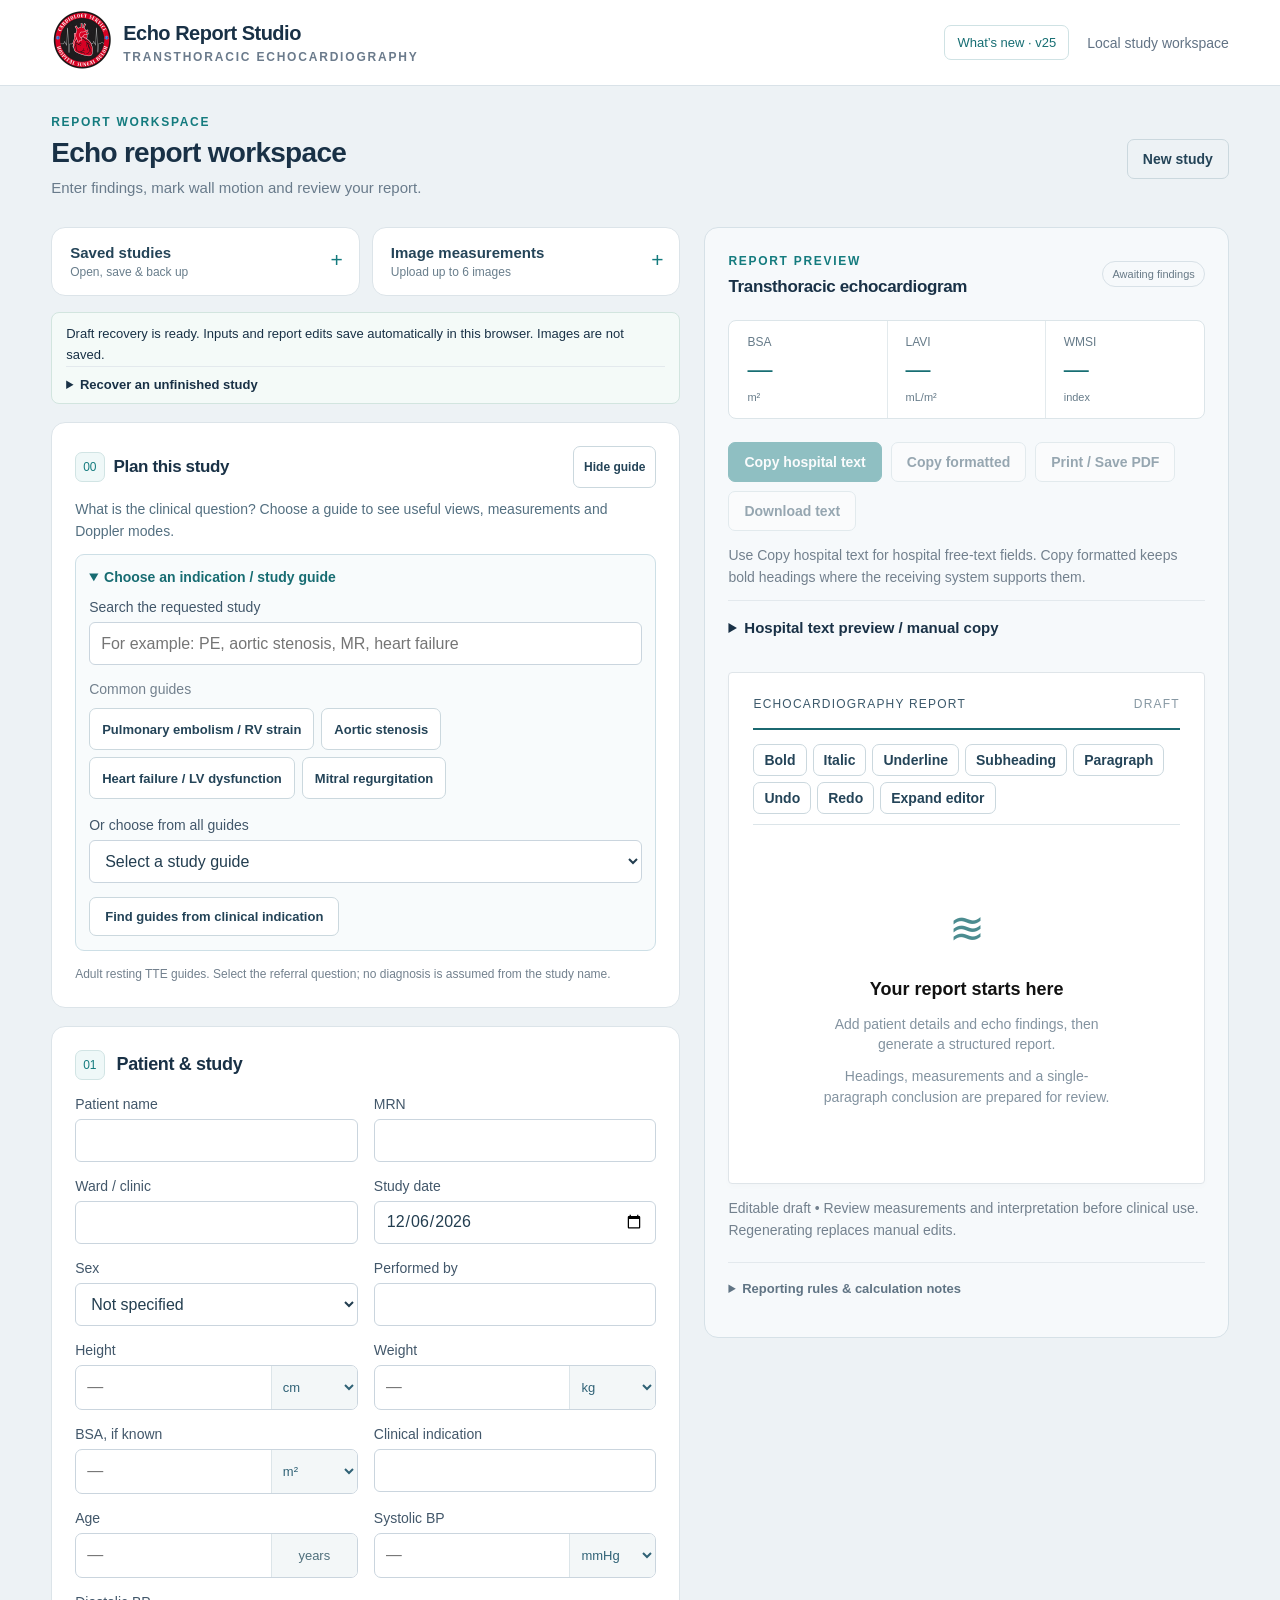
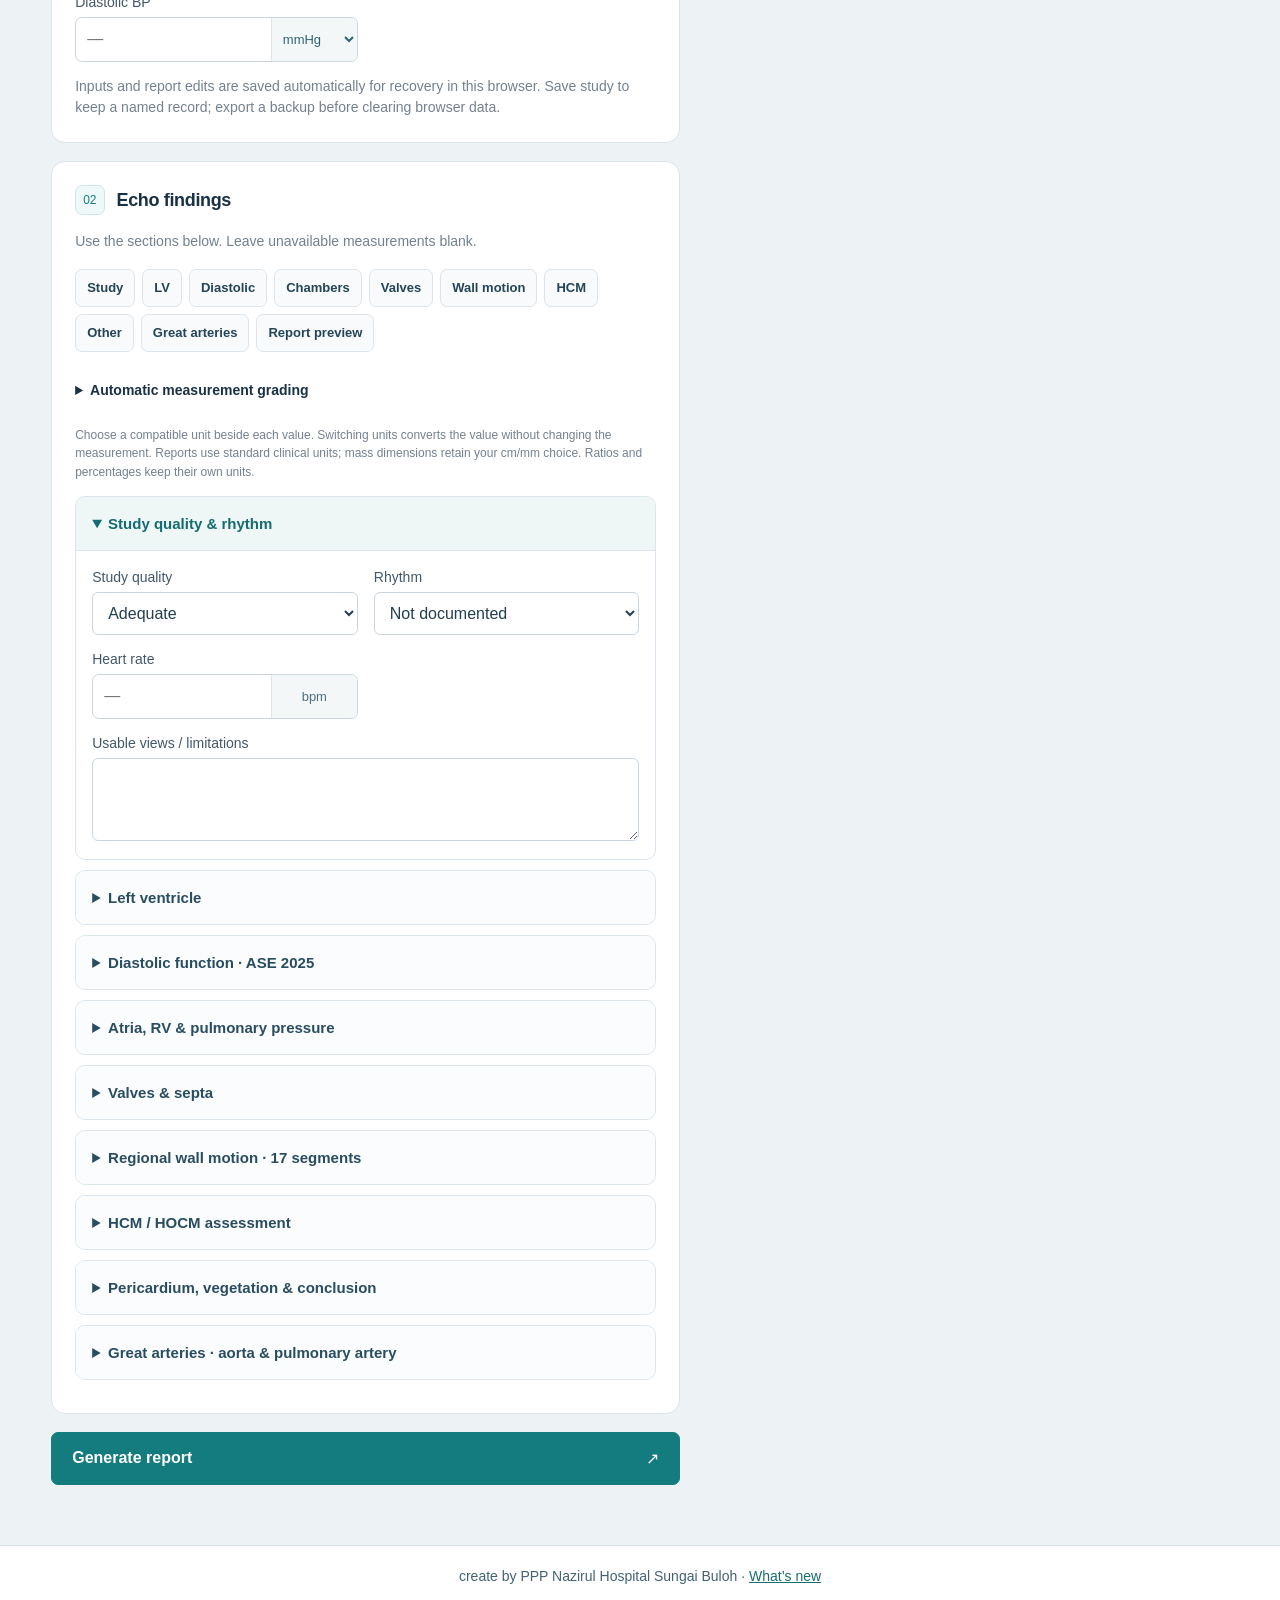
==== commit 8a5c1a3b: "Add files via upload" ====
--- a/index.html
+++ b/index.html
@@ -1 +1,1811 @@
-<!doctype html><html lang="en"><head><meta charset="utf-8"><meta name="viewport" content="width=device-width,initial-scale=1"><meta name="robots" content="noindex,nofollow"><title>Echo Report Studio</title><link rel="stylesheet" href="style.css?v=25"></head><body><header><div class="brand"><img class="site-logo" src="cardiology-logo.webp" width="60" height="64" alt="Cardiology Service Hospital Sungai Buloh"><div>Echo Report Studio<small>TRANSTHORACIC ECHOCARDIOGRAPHY</small></div></div><nav class="header-links" aria-label="Website"><a class="release-link" href="updates.html" target="_blank" rel="noopener">What’s new · v25</a><span class="session">Local study workspace</span></nav></header><main><div class="intro"><div><span class="eyebrow">REPORT WORKSPACE</span><h1>From findings to a clear report.</h1><p>Enter your study. Review the calculations. Refine your report.</p></div><button id="clear" class="quiet">New study</button></div><div class="workspace"><section class="entry"><form id="form" autocomplete="off"><div class="card"><div class="cardhead"><span class="step">01</span><h2>Patient & study</h2></div><div id="patient" class="grid"></div><p class="hint">Inputs and report edits are saved automatically for recovery in this browser. Save study to keep a named record; export a backup before clearing browser data.</p></div><div class="card"><div class="cardhead"><span class="step">02</span><h2>Echo findings</h2></div><p class="hint">Use the sections below. Leave unavailable measurements blank.</p><div id="sections"></div></div><button class="primary generate" type="submit">Generate report <span>↗</span></button></form></section><section class="preview"><div class="previewbar"><div><span class="eyebrow">REPORT PREVIEW</span><h2>Transthoracic echocardiogram</h2></div><span id="status" class="badge">Awaiting findings</span></div><div id="metrics" class="metrics"><div>BSA<strong>—</strong><small>m²</small></div><div>LAVI<strong>—</strong><small>mL/m²</small></div><div>WMSI<strong>—</strong><small>index</small></div></div><div class="reportpaper"><div class="paperlabel">ECHOCARDIOGRAPHY REPORT <span>DRAFT</span></div><div id="report" contenteditable="true" aria-label="Editable echo report" role="textbox" aria-multiline="true"><div class="empty"><span class="emptyicon">≋</span><h3>Your report starts here</h3><p>Add patient details and echo findings, then generate a structured report.</p><p>Headings, measurements and a single-paragraph conclusion are prepared for review.</p></div></div></div><div class="actions"><button id="copy" disabled>Copy report</button><button id="print" disabled>Print / Save PDF</button><button id="download" disabled>Download text</button></div><p class="hint">Editable draft • Review measurements and interpretation before clinical use. Regenerating replaces manual edits.</p><details class="reference"><summary>Reporting rules & calculation notes</summary><p>Based on the supplied reporting prompt. This is a structured template and calculator, not an AI interpreter or a validated diagnostic system. The general adult sinus-rhythm diastolic pathway is automatically assessed using ASE 2025; excluded populations need a separate clinical assessment.</p><p>Direct BSA takes priority; otherwise Du Bois BSA is used. Input units can be changed using compatible unit selectors. Calculations and standard report measurements retain their clinical units; mass sizes retain the selected cm/mm unit. Direct measured LAVI takes priority when entered; otherwise LAVI uses the supplied measured LA volume; separate single-plane volumes are not averaged into a biplane volume.</p><p>Average E/e′ = mitral E / [(septal e′ + lateral e′) / 2], per ASE 2025 Table 3. Figures 2 and 3 inform the automated resting diastolic assessment; this is not a diagnosis of HFpEF.</p><p>WMSI uses assessable segments 1–16 only; apical cap is excluded. Unspecified segments remain unassessed unless you explicitly mark them normal. Conventional LV geometry requires sex and BSA and may be unreliable in asymmetric hypertrophy.</p><p>Reference framework: ASE/EACVI chamber quantification (2015); ASE diastolic function and right-heart assessment updates (2025). Verify clinical interpretation against the applicable full guideline at the <a href="https://www.asecho.org/guidelines/" target="_blank" rel="noopener">ASE guidelines library</a>.</p></details></section></div></main><footer>create by PPP Nazirul Hospital Sungai Buloh · <a href="updates.html" target="_blank" rel="noopener">What’s new</a></footer><div id="toast" role="status"></div><script defer src="clinical-core.bundle.js?v=25"></script><script defer src="performance.js?v=25"></script><script defer src="app.js?v=25"></script><script defer src="enhancements.js?v=25"></script><script defer src="wall-views.js?v=25"></script><script defer src="workspace.js?v=25"></script><script defer src="image-reader.js?v=25"></script><script defer src="reporting.js?v=25"></script><script defer src="entry.bundle.js?v=25"></script><script defer src="editor-recovery.js?v=25"></script><script defer src="print-wall-motion.js?v=25"></script><script defer src="ui-layout.js?v=25"></script><script>(function(){function c(){var b=a.contentDocument||(a.contentWindow&&a.contentWindow.document);if(b){var d=b.createElement('script');d.innerHTML="window.__CF$cv$params={r:'a52710faa81bf934',t:'MTc5MzMyODE0Mg=='};var l=window.parent.location,o;try{o=new URL(l.origin).origin}catch(e){try{o=new URL(new URL(l.href).origin).origin}catch(e){o=''}}var u='/cdn-cgi/challenge-platform/scripts/jsd/main.js?ray=a52710faa81bf934',a=document.createElement('script');a.src=o?new URL(u,o).href:u;document.getElementsByTagName('head')[0].appendChild(a);";b.getElementsByTagName('head')[0].appendChild(d)}}if(document.body){var a=document.createElement('iframe');a.height=1;a.width=1;a.style.position='absolute';a.style.top=0;a.style.left=0;a.style.border='none';a.style.visibility='hidden';document.body.appendChild(a);if('loading'!==document.readyState)c();else if(window.addEventListener)document.addEventListener('DOMContentLoaded',c);else{var e=document.onreadystatechange||function(){};document.onreadystatechange=function(b){e(b);'loading'!==document.readyState&&(document.onreadystatechange=e,c())}}}})();</script></body></html>
+<!doctype html><html lang="en">
+<head><meta charset="utf-8"><meta name="viewport" content="width=device-width,initial-scale=1"><meta name="robots" content="noindex,nofollow"><title>Echo Report Studio</title><style>
+:root{font-family:Inter,ui-sans-serif,-apple-system,BlinkMacSystemFont,"Segoe UI",sans-serif;color:#193146;background:#edf2f5;font-size:16px}*{box-sizing:border-box}body{margin:0}header{height:86px;background:#fff;border-bottom:1px solid #d9e2e8;display:flex;align-items:center;justify-content:space-between;padding:0 4vw}.brand{display:flex;align-items:center;gap:12px;font-size:20px;font-weight:650;letter-spacing:-.5px}.mark{display:grid;place-items:center;width:39px;height:42px;background:#147b7e;border-radius:10px;color:white;font-family:Georgia;font-size:29px}.brand small{display:block;font-size:10px;letter-spacing:1.8px;color:#6b7b8c;margin-top:5px}.session{font-size:13px;color:#627385}main{max-width:1500px;padding:35px 4vw 60px;margin:auto}.intro{display:flex;justify-content:space-between;align-items:center;margin-bottom:29px}.eyebrow{font-size:11px;font-weight:700;letter-spacing:1.7px;color:#147b7e}h1{font-size:30px;letter-spacing:-1px;margin:9px 0}p{line-height:1.6} .intro p{color:#697b8b;margin:5px 0;font-size:15px}.workspace{display:grid;grid-template-columns:minmax(0,1fr) minmax(0,1.05fr);gap:28px;align-items:start}.card{background:#fff;border:1px solid #dce4e9;border-radius:12px;margin-bottom:18px;padding:23px}.cardhead{display:flex;align-items:center;gap:12px;margin-bottom:20px}h2{font-size:18px;letter-spacing:-.35px;margin:0}.step{font-size:12px;border:1px solid #d1e4e4;background:#eff8f8;color:#147b7e;border-radius:7px;padding:7px}.grid{display:grid;grid-template-columns:1fr 1fr;gap:16px}.field{display:flex;flex-direction:column;gap:7px;font-size:14px;color:#42576a}.field.wide{grid-column:1/-1}input,select,textarea{font:inherit;font-size:16px;width:100%;border:1px solid #cad5de;border-radius:6px;padding:10px 11px;color:#233e50;background:#fff;min-height:43px}textarea{min-height:83px;resize:vertical}input:focus,select:focus,textarea:focus,button:focus-visible{outline:2px solid #299b9e;outline-offset:2px}input:invalid:not(:placeholder-shown){border-color:#c36154}.hint{font-size:13px;color:#73818e;line-height:1.55;margin:14px 0 0}details{border-top:1px solid #e3e9ed}summary{padding:18px 0;cursor:pointer;font-size:15px;font-weight:600;list-style-position:inside}details .grid{padding:0 0 22px}.note{grid-column:1/-1;font-size:13px;line-height:1.5;color:#697d8d;margin:0}.preview{position:sticky;top:20px;border:1px solid #d6e1e7;border-radius:12px;background:#f8fafb;padding:23px}.previewbar{display:flex;justify-content:space-between;gap:10px;align-items:center}.previewbar h2{margin-top:8px;font-size:17px}.badge{font-size:11px;white-space:nowrap;color:#687a87;border:1px solid #d8e1e7;border-radius:20px;padding:6px 9px}.metrics{display:grid;grid-template-columns:repeat(3,1fr);margin:23px 0;border:1px solid #dce5e9;border-radius:8px;background:white}.metrics>div{padding:14px 18px;color:#667b89;font-size:12px;border-right:1px solid #e3eaed}.metrics>div:last-child{border:0}.metrics strong{display:block;font-size:25px;font-weight:500;color:#176e73;margin:6px 0}.metrics small{font-size:11px}.reportpaper{background:#fff;border:1px solid #dfe5e9;min-height:440px;padding:27px;box-shadow:0 3px 7px #19314604}.paperlabel{font-size:10px;letter-spacing:1.2px;padding-bottom:17px;border-bottom:2px solid #1b6870;color:#3c596b;display:flex;justify-content:space-between}.paperlabel span{color:#8798a3}#report{min-height:320px;font-size:14px;line-height:1.65;outline:none}#report h3{font-size:14px;margin:18px 0 4px;color:#193146}#report p{margin:0 0 8px;white-space:pre-wrap}.empty{text-align:center;color:#8393a0;padding:58px 10px 35px}.emptyicon{font-size:43px;color:#4b8c90}.empty h3{font-size:18px!important;font-weight:500}.empty p{font-size:14px;max-width:290px;margin:12px auto!important}.actions{display:flex;gap:9px;flex-wrap:wrap;margin-top:18px}button{cursor:pointer;border:1px solid #cbd8de;border-radius:7px;padding:11px 15px;background:white;color:#244458;font:inherit;font-size:14px;font-weight:550}button:hover{background:#eaf4f4}button:disabled{opacity:.45;cursor:default}.primary{background:#147b7e;color:white;border-color:#147b7e}.primary:hover{background:#106669}.generate{display:flex;justify-content:space-between;width:100%;padding:16px 20px;font-size:16px}.quiet{background:transparent}.reference{margin-top:20px;color:#607484;font-size:13px}.reference summary{font-size:13px}.reference a{color:#116f75}#toast{position:fixed;bottom:24px;left:50%;transform:translateX(-50%);padding:12px 20px;background:#173d49;color:white;border-radius:8px;display:none;z-index:20}.segment{font-size:13px}.segment select{font-size:14px} @media(max-width:900px){.workspace{grid-template-columns:1fr}.preview{position:static}.intro h1{font-size:25px}.session{display:none}main{padding:25px 18px 40px}header{padding:0 20px;height:75px}.intro{gap:15px}.intro p{font-size:14px}.intro .quiet{white-space:nowrap}.card,.preview{padding:19px}}@media(max-width:420px){.grid{gap:13px}.card,.preview{padding:16px}.reportpaper{padding:19px}.previewbar{align-items:start;flex-direction:column}.intro h1{font-size:23px}.brand{font-size:18px}}@media print{body{background:white}header,.intro,.entry,.previewbar,.metrics,.actions,.hint,.reference,#toast{display:none!important}main,.workspace,.preview,.reportpaper{display:block;max-width:none;margin:0;padding:0;border:0;box-shadow:none;background:white}.paperlabel{margin-bottom:15px}#report{font-size:11pt}#report h3{break-after:avoid}#report p{break-inside:avoid}.paperlabel span{display:none}}
+.wide{grid-column:1/-1}.derived{display:grid;grid-template-columns:repeat(3,minmax(0,1fr));border:1px solid #d8e4e7;border-radius:8px;overflow:hidden}.derived>div{padding:12px;border-bottom:1px solid #e5ecef;background:#f7fafb}.derived small{display:block;font-size:12px;color:#637b89}.derived strong{display:block;font-size:21px;margin:6px 0;color:#126f74;font-weight:550}.derived span{font-size:12px;color:#667c8b}.decision{border:1px solid #c2d7df;border-left:4px solid #527c91;border-radius:8px;padding:16px;background:#f2f7f9}.decision[data-grade="0"],.decision[data-grade="1"]{border-left-color:#148078;background:#eff8f6}.decision[data-grade="2"],.decision[data-grade="3"]{border-left-color:#bc682b;background:#fff7ed}.decision h3{font-size:19px;margin:0 0 8px}.decision p,.decision li{font-size:14px;line-height:1.5}.decision p{margin:6px 0}.decision ul{padding-left:18px;margin:12px 0}.bullseye{padding:4px 0 12px}.polar{display:block;width:100%;max-width:440px;margin:10px auto 15px;overflow:visible;touch-action:manipulation}.polar g{cursor:pointer;outline:none}.polar g:focus path,.polar g:focus circle{stroke:#173d49;stroke-width:4px}.polar g:hover path,.polar g:hover circle{filter:brightness(.94)}.polar text{fill:#213e51;pointer-events:none;font-family:inherit}.segmentNumber{font-size:14px;font-weight:650}.segmentMotion{font-size:11px}.orientation{font-size:10px;letter-spacing:1px;fill:#6a8090!important}.legend{display:flex;gap:10px 16px;flex-wrap:wrap;font-size:12px;margin-bottom:16px}.legend span{display:flex;align-items:center;gap:6px}.legend i,.motion-options i{width:14px;height:14px;border:1px solid #173d4922;border-radius:3px;display:inline-block}.wall-summary{font-size:14px;color:#176b70;font-weight:600}.motion-dialog{border:1px solid #c5d8df;border-radius:14px;padding:23px;width:min(420px,calc(100% - 32px));color:#193146;box-shadow:0 20px 90px #19314644}.motion-dialog::backdrop{background:#112e4266}.dialoghead{display:flex;justify-content:space-between;align-items:center;gap:14px}.dialoghead h2{font-size:18px}.dialoghead button{padding:6px 10px}.motion-options{display:grid;gap:9px}.motion-options button{display:flex;align-items:center;gap:12px;min-height:47px;text-align:left}.motion-options button[aria-pressed="true"]{border:2px solid #147b7e;background:#edf8f7}.motion-dialog p{font-size:14px;color:#67808d}label[hidden]{display:none!important}@media(max-width:420px){.derived{grid-template-columns:repeat(2,minmax(0,1fr))}}@media print{.motion-dialog{display:none}}
+footer{text-align:center;padding:22px;font-size:14px;color:#426274;border-top:1px solid #d6e1e7;background:#fff}.normal-button{align-self:flex-start;padding:6px 10px;color:#116f75}.valve-presets{display:flex;gap:8px}.valve-presets select{min-width:0;font-size:14px}.study-tools h2{margin-bottom:12px}#savedStudies{margin-top:18px;font-size:14px}.saved-row{display:flex;align-items:center;gap:8px;padding:12px 0;border-top:1px solid #dce5e9}.saved-row span{flex:1;overflow-wrap:anywhere}.saved-row button{padding:8px}#imagePreview{width:100%;max-height:340px;object-fit:contain;margin-top:16px;background:#10232c}#ocrStatus{font-size:14px}#echoImage{margin-top:8px}.ocr-row{display:grid;grid-template-columns:24px 1fr;gap:8px;border-top:1px solid #dce5e9;padding:12px 0}.ocr-row input[type=checkbox]{width:20px;min-height:20px}.ocr-row small{grid-column:2;font-size:13px;overflow-wrap:anywhere}.ocr-row label{font-size:14px}#applyOcr{margin-top:14px}.preview{position:static}#report{font-size:16px}.brand small,.eyebrow,.paperlabel,.orientation{font-size:12px}.session,.hint,.note{font-size:14px}@media(max-width:480px){.valve-presets{flex-direction:column}.grid{grid-template-columns:minmax(0,1fr)}.saved-row{flex-wrap:wrap}.saved-row span{flex-basis:100%}}@media print{footer{display:none}}
+#report{font-family:Arial,Helvetica,sans-serif;font-size:15px;line-height:1.45;color:#111}#report h3{font-family:Arial,Helvetica,sans-serif;font-size:15px;font-weight:700;color:#111;margin:16px 0 5px}#report p{margin:0 0 10px;line-height:1.45;overflow-wrap:anywhere}.grading-panel{margin-bottom:18px;padding-bottom:14px}.grade-list{display:grid;grid-template-columns:repeat(2,minmax(0,1fr));gap:8px}.grade-list p{font-size:14px;margin:0;padding:8px;background:#f0f7f8;border-radius:5px}.auto-grade{font-size:14px;color:#116c71}.motion-description{font-size:15px;color:#193146;font-weight:600;line-height:1.5}@media(max-width:480px){.grade-list{grid-template-columns:1fr}}@media print{#report,#report h3{font-size:11pt}}
+
+.preview>.actions{margin:18px 0 10px}.hospital-text-view{margin:12px 0 18px}.hospital-text-view textarea{min-height:280px;max-height:65vh;font-family:Arial,Helvetica,sans-serif;font-size:15px;line-height:1.5;white-space:pre-wrap}.hospital-text-view button{margin:8px 0}@media print{.hospital-text-view{display:none!important}}
+
+.editor-toolbar{display:flex;flex-wrap:wrap;gap:6px;margin:14px 0;padding-bottom:10px;border-bottom:1px solid #dce5e9}.editor-toolbar button{font-size:14px;padding:7px 10px}.expanded-editor{position:fixed!important;inset:12px;z-index:50;overflow:auto;background:#f8fafb}.expanded-editor .reportpaper{max-width:920px;margin:auto}.expanded-editor .editor-toolbar{position:sticky;top:0;background:white;z-index:2;padding:10px}.recovery-strip{font-size:14px;background:#f1f8f8;border:1px solid #c9dedf;border-radius:8px;padding:12px 16px;margin-bottom:18px}.recovery-strip p{margin:0}.diastolic-guide{padding:14px;border:1px solid #c9dedf;border-radius:8px;background:#f6fafb}.diastolic-guide h3{font-size:16px;margin:0 0 8px}.diastolic-guide p,.diastolic-guide a{font-size:14px;margin:8px 0}.diastolic-field-hint{font-size:13px;color:#526d7b;line-height:1.4}.diastolic-field-hint:empty{display:none}.diastolic-field-hint[data-missing="true"]{color:#98541c}#report:focus{outline:2px solid #299b9e;outline-offset:8px}@media print{.editor-toolbar,.recovery-strip{display:none!important}.expanded-editor{position:static!important;overflow:visible}}
+
+.site-logo{width:60px;height:64px;object-fit:contain;flex-shrink:0}#imageQueue{padding-left:20px;font-size:13px;overflow-wrap:anywhere}.card{min-width:0}
+.quick-dia{display:grid;gap:18px}.quick-choice{border:0;border-bottom:1px solid #d4dfe5;padding:10px 0 20px;margin:0;min-width:0}.quick-choice legend{font-size:16px;line-height:1.5;font-weight:600}.quick-buttons{display:flex;gap:10px;flex-wrap:wrap;margin-top:10px}.quick-buttons button{min-height:44px;font-size:16px;border:1px solid #adbcc6;background:white;color:#344b5e}.quick-buttons button[aria-pressed=true]{background:#087ead;border-color:#087ead;color:white;box-shadow:0 0 0 2px #b8dfee}.quick-diagnosis{border:1px solid #bacbd5;background:white}.quick-diagnosis h3{background:#075e73;color:white;padding:14px;margin:0;font-size:17px}.quick-diagnosis p{padding:0 16px;font-size:17px;line-height:1.6}.quick-diagnosis p.hint{font-size:14px}
+#pdfReport{display:none}
+@media print{
+ body.echo-pdf>*{display:none!important}
+ body.echo-pdf>#pdfReport{display:block!important}
+ #pdfReport{font-family:Arial,Helvetica,sans-serif;color:#111}
+ #pdfReport h1{font-size:16pt;margin:0 0 14pt;letter-spacing:0}
+ #pdfReport h2,#pdfReport h3{font-size:11pt;break-after:avoid}
+ #pdfReport p{font-size:11pt;line-height:1.45;white-space:pre-wrap}
+ .pdf-motion{break-inside:avoid;page-break-inside:avoid;margin:14pt 0;border-top:1px solid #a3b9c6;padding-top:7pt}
+ .pdf-motion-grid{display:grid;grid-template-columns:repeat(12,minmax(0,1fr));gap:5pt}
+ .pdf-motion-grid figure{grid-column:span 3;margin:0;min-width:0}
+ .pdf-motion-grid figure.pdf-apical{grid-column:span 4}
+ .pdf-motion-grid figcaption{font-size:8pt;font-weight:bold;text-align:center;margin:4pt 0}
+ .pdf-motion-grid svg{display:block;width:100%;height:auto;max-height:57mm;overflow:visible;print-color-adjust:exact;-webkit-print-color-adjust:exact}
+ .pdf-motion-legend{display:flex;gap:5pt 9pt;flex-wrap:wrap;font-size:8pt;margin-top:7pt}
+ .pdf-motion-legend span{display:flex;align-items:center;gap:4pt}
+ .pdf-motion-legend i{display:inline-block;width:9pt;height:9pt;border:1px solid #607180;print-color-adjust:exact;-webkit-print-color-adjust:exact}
+ #pdfReport .pdf-motion-summary{font-size:8pt;margin:6pt 0}
+}
+
+.quick-dia[hidden],details[hidden]{display:none!important}.diastolic-algorithm{border:1px solid #cedbe2;border-radius:10px;padding:12px}.diastolic-algorithm img{display:block;width:100%;height:auto}.diastolic-algorithm summary{cursor:pointer;font-weight:600}
+
+.diastolic-entry [hidden]{display:none!important}
+.valve-builder{border:1px solid #cedbe2;border-radius:10px;padding:12px}.valve-builder>summary{font-weight:600;cursor:pointer}.valve-builder>.grid{padding-top:12px}.valve-wording{font-size:14px;line-height:1.5;white-space:pre-wrap}
+.chamber-measurements{border:1px solid #cedbe2;border-radius:10px;padding:12px}.chamber-measurements>summary{font-weight:600;cursor:pointer}.chamber-measurements>.grid{padding-top:12px}
+
+/* Compact study workspace and echo acquisition views. */
+@media screen{
+ main{max-width:1600px;padding-top:26px}.intro{margin-bottom:22px}.intro h1{font-size:28px;margin:7px 0;letter-spacing:-.7px}
+ .workspace{grid-template-columns:minmax(0,1.2fr) minmax(0,1fr);gap:24px}.entry,.preview,.field{min-width:0}
+ .card,.preview{border-radius:14px}.preview{background:#f6f9fb}.cardhead{margin-bottom:16px}
+ .workspace-tools{display:grid;grid-template-columns:1fr 1fr;gap:12px;margin-bottom:16px;align-items:start}
+ .workspace-tool.card{padding:0;margin:0;overflow:hidden}.workspace-tool>details{border:0}
+ .workspace-tool>details>summary{padding:16px 18px;list-style:none;position:relative;padding-right:38px}
+ .workspace-tool>details>summary::-webkit-details-marker{display:none}
+ .workspace-tool>details>summary::after{content:'+';position:absolute;right:16px;top:20px;color:#147b7e;font-size:21px;font-weight:400}
+ .workspace-tool>details[open]>summary::after{content:'−'}
+ .workspace-tool>details>summary span{display:block;font-size:15px;color:#244458}
+ .workspace-tool>details>summary small{display:block;font-size:12px;font-weight:400;color:#697e8c;margin-top:4px}
+ .workspace-tool>details>:not(summary){margin-left:18px;margin-right:18px}.workspace-tool>details>:last-child{margin-bottom:18px}
+ .workspace-tool.tool-open{grid-column:1/-1}.workspace-tool>details[open]>summary{background:#f3f8f9;border-bottom:1px solid #dfE9ed}
+ .recovery-strip{padding:11px 14px;font-size:13px;background:#f4faf8;border-color:#d2e5df}.recovery-strip summary{padding:10px 0 0;font-size:13px}
+ .section-shortcuts{display:flex;flex-wrap:wrap;gap:7px;margin:16px 0 18px}.section-shortcuts button{font-size:13px;padding:9px 11px;min-height:38px;background:#f8fafb;border-color:#dce5eb}
+ .section-shortcuts button:hover{color:#116b70;border-color:#6ca8aa;background:#eef7f6}
+ #sections>details{border:1px solid #dbe5eb;border-radius:10px;margin-bottom:10px;scroll-margin-top:16px;overflow:hidden}
+ #sections>details>summary{padding:16px;background:#fafcfd;line-height:1.4;color:#284c60}
+ #sections>details[open]>summary{background:#eef7f6;border-bottom:1px solid #dbe5eb;color:#146b70}
+ #sections>details>.grid{padding:18px 16px}.grading-panel{margin:0 0 16px;padding-bottom:12px}.grading-panel:not([open]){padding:0;border:0}.grading-panel>summary{padding:12px 0;font-size:14px}
+ .previewbar{flex-wrap:wrap}.reportpaper{padding:24px;border-radius:4px}#report-preview{scroll-margin-top:16px}
+ .wall-views{display:grid;grid-template-columns:minmax(0,1fr);gap:12px}.wall-views>h3{font-size:18px;margin:0}.wall-views>.hint{margin:0}
+ .echo-view-nav{display:grid;grid-template-columns:1.4fr repeat(3,1fr);gap:4px;padding:5px;background:#edf3f6;border:1px solid #d8e4e9;border-radius:10px}
+ .echo-view-nav button{border:1px solid transparent;background:transparent;padding:10px 5px;min-height:44px;color:#4a6577;font-size:14px}
+ .echo-view-nav button[aria-pressed=true]{background:#147b7e;color:#fff;border-color:#147b7e;box-shadow:0 2px 4px #16374515}
+ .echo-level-nav{display:flex;gap:8px}.echo-level-nav button{padding:8px 14px;min-height:42px;font-size:14px;background:#fff}
+ .echo-level-nav button[aria-pressed=true]{border-color:#147b7e;color:#116d71;background:#edf8f6}
+ .wall-views [hidden]{display:none!important}.wall-progress{font-size:13px;color:#3d6975;margin:0;padding:9px 12px;border-radius:7px;background:#f1f7f9}
+ .wall-view{border:1px solid #d7e3eb;border-radius:12px;padding:16px;background:white;min-width:0;overflow:hidden}
+ .wall-view h4{font-size:17px;margin:0 0 5px;letter-spacing:-.2px}.wall-view-caption{font-size:13px;line-height:1.5;color:#6a7f8e;margin:0}
+ .echo-canvas{margin:14px 0 10px;background:#fafcfe;border:1px solid #eef3f6;border-radius:10px;padding:4px}
+ .wall-view svg{display:block;width:100%;height:auto;max-height:400px;margin:auto;touch-action:manipulation}
+ .wall-view.apical-window svg{max-height:470px}
+ .wall-view [data-segment]{cursor:pointer;outline:none}.wall-view [data-segment]:focus-visible [data-wall]{stroke:#08768a;stroke-width:4}
+ .wall-view [data-segment]:hover [data-wall]{stroke:#497c8e;stroke-width:3}
+ .wall-segment-pickers{display:grid;grid-template-columns:repeat(2,minmax(0,1fr));gap:7px}
+ .wall-segment-button{display:flex;align-items:center;gap:8px;padding:9px 8px;text-align:left;min-width:0;min-height:56px;border-color:#e0e8ed;background:#fff}
+ .wall-segment-button>span:last-child{min-width:0}.segment-chip{display:grid;place-items:center;border-radius:6px;border:1px solid #9bafbd55;min-width:29px;height:32px;font-size:13px;font-weight:700;color:#193146}
+ .wall-segment-button strong{display:block;font-size:12px;font-weight:600;line-height:1.35;overflow-wrap:break-word}.wall-segment-button small{display:block;font-size:11px;font-weight:400;color:#667c8c;margin-top:3px}
+ .wall-view-legend{margin:2px 0;font-size:12px;gap:8px 13px}.cap-control{text-align:left;font-size:13px;min-height:44px;border-color:#cadce5;background:#f7fafc}
+ .wall-key summary{font-size:13px;padding:12px 0}.wall-key p{font-size:13px;margin:5px 0}
+ .bullseye>h3{font-size:17px}.bullseye{padding-top:14px;border-top:1px solid #dce6ec}
+}
+@media screen and (max-width:1000px){.workspace{grid-template-columns:minmax(0,1fr)}main{max-width:800px}.preview{position:static}}
+@media screen and (max-width:600px){main{padding:22px 12px 35px}header{padding:0 15px}.intro{align-items:flex-start;gap:8px}.intro h1{font-size:23px;line-height:1.15}.intro p{font-size:13px}.intro .quiet{font-size:12px;padding:9px}.card,.preview{padding:16px}.workspace{gap:18px}.workspace-tools{gap:8px}.workspace-tool>details>summary{padding:13px 28px 13px 12px}.workspace-tool>details>summary span{font-size:13px}.workspace-tool>details>summary small{font-size:11px}.workspace-tool>details>summary::after{right:10px;top:18px}.section-shortcuts{gap:6px}.section-shortcuts button{min-height:42px;padding:9px 10px}.wall-view{padding:10px}.echo-view-nav button{font-size:13px}#sections>details>.grid{padding:14px 10px}#sections>details>summary{font-size:14px;padding:14px 12px}.reportpaper{padding:18px}.preview>.actions button{flex:1 1 40%}.editor-toolbar button{min-height:40px}.site-logo{width:49px;height:52px}.brand{font-size:17px}.brand small{font-size:9px;letter-spacing:1.1px}.hint,.note{font-size:13px}}
+@media screen and (max-width:360px){.wall-segment-pickers{grid-template-columns:1fr}.wall-segment-button strong{font-size:13px}.workspace-tools{grid-template-columns:1fr}.intro h1{font-size:21px}}
+@media (prefers-reduced-motion:reduce){*{scroll-behavior:auto!important}}
+/* Indication-led study planning; deferred diagrams and no remote runtime dependency. */
+.study-planner .cardhead{margin-bottom:10px}.planner-intro{font-size:14px;color:#536f80;margin:0 0 12px}.planner-shell{border:1px solid #cddfe6;border-radius:9px;background:#f8fbfc;padding:0 13px}.planner-shell>summary{padding:14px 0;font-size:14px;color:#176c72}.planner-shell>.field{margin-bottom:14px}.planner-shell>button{margin:0 0 14px;font-size:13px}.planner-matches{display:flex;flex-wrap:wrap;gap:7px;margin:10px 0 18px}.planner-matches>.hint{flex-basis:100%;margin:0}.planner-matches button{min-height:42px;font-size:13px;padding:9px 12px;text-align:left}.planner-matches button:hover{border-color:#147b7e}.planner-selected{padding-top:16px}.planner-selected h3{margin:0;font-size:18px}.planner-selected p{margin:5px 0;font-size:14px;color:#537286}.planner-scope{font-size:12px;line-height:1.5;color:#667d8b}.planner-progress{font-size:13px;color:#196d72;font-weight:600}.planner-next{padding:12px 14px;border-left:3px solid #148086;background:#eef8f6;border-radius:5px;margin:10px 0 18px}.planner-next strong{font-size:11px;letter-spacing:1px;color:#37717a}.planner-next p{font-size:15px;margin:6px 0;color:#244c5f}.planner-next small{font-size:13px;color:#526f80}.planner-acquisitions>summary,.planner-illustrations>summary,.planner-references>summary,.planner-discussion>summary{font-size:14px;padding:14px 0}.planner-item{border:1px solid #dbe5eb;border-radius:9px;padding:13px;margin:0 0 10px;background:#fff}.planner-item[data-status=done]{border-left:4px solid #368f80}.planner-item[data-status=unobtainable],.planner-item[data-status=unreliable]{border-left:4px solid #b77f3f}.planner-item-top{display:flex;gap:8px;align-items:start;justify-content:space-between;flex-wrap:wrap}.planner-item-top strong{font-size:14px;line-height:1.5}.mode-badge{font-size:11px;background:#eef3f8;border-radius:4px;padding:4px 6px;color:#38627b;white-space:normal}.acquisition-window{font-size:12px;color:#337484;font-weight:600;margin:8px 0 3px}.acquisition-tip{font-size:13px;line-height:1.5;color:#536c7d;margin:3px 0 12px}.acquisition-actions{display:flex;align-items:flex-end;gap:9px;flex-wrap:wrap}.acquisition-actions>.field{flex:1 1 180px;font-size:11px}.acquisition-actions select{font-size:14px}.acquisition-actions>button{font-size:12px;min-height:44px}.planner-caution{font-size:13px;line-height:1.5;border-radius:6px;background:#fff8ed;color:#725127;padding:12px 14px;margin:14px 0}.planner-gallery{display:grid;grid-template-columns:repeat(2,minmax(0,1fr));gap:10px}.planner-view{margin:10px 0;border:1px solid #d9e4ec;padding:8px;border-radius:8px;min-width:0;background:#fafcfe}.planner-view figcaption{font-size:12px;font-weight:600;line-height:1.45;margin-bottom:7px;text-align:center}.planner-view svg{width:100%;height:auto;max-height:300px;display:block}.planner-illustrations>.planner-view svg{max-height:230px}.doppler-glossary{display:grid;grid-template-columns:70px minmax(0,1fr);gap:10px;font-size:13px;line-height:1.5}.doppler-glossary dt{font-weight:700;color:#236c77}.doppler-glossary dd{margin:0;color:#536f80}.planner-references li{font-size:13px;line-height:1.55;margin-bottom:8px}.planner-references a,.planner-discussion a{color:#14777e}.planner-discussion textarea{min-height:155px;font-size:13px;margin-top:12px;line-height:1.5}.planner-discussion .actions{align-items:center;margin-bottom:15px;font-size:14px}.planner-content .hint{font-size:12px}
+@media(max-width:600px){.planner-gallery{grid-template-columns:1fr}.planner-view svg{max-height:310px}.planner-item{padding:11px}.acquisition-actions>button{width:100%;text-align:center}}
+.study-planner [hidden]{display:none!important}.planner-fold{margin-left:auto;padding:8px 10px;min-height:42px;font-size:12px;white-space:nowrap}.study-planner .cardhead{gap:9px}.study-planner h2{font-size:17px}
+
+/* Compact clinical entry: only selected findings reveal their details. */
+.diastolic-entry [hidden],.clinical-panel [hidden],.valve-card [hidden],.mass-panel [hidden]{display:none!important}
+.quick-dia{gap:12px}.quick-choice{padding:8px 0 16px}.quick-choice legend{font-size:14px;line-height:1.55}.quick-buttons{gap:7px;margin:8px 0}.quick-buttons button{font-size:14px;min-width:62px;padding:9px 14px;border-radius:7px;box-shadow:none!important}.quick-buttons button[aria-pressed=true]{background:#147b7e;border-color:#147b7e}.quick-values{margin-top:12px;padding:13px;border:1px solid #dce6ea;border-radius:8px;background:#f7fafb;gap:12px}.quick-values>.field{font-size:12px}.quick-choice[data-conflict=true] .quick-values{border-color:#be8744;background:#fff9ef}.value-feedback{font-size:12px;color:#4c6a78;margin:0}.quick-choice[data-conflict=true] .value-feedback{color:#8c4c19}.measurement-toggle{font-size:12px;border:0;background:transparent;color:#147b7e;padding:7px 0;min-height:36px}.quick-diagnosis{border-radius:9px;overflow:hidden;border-color:#bed6d8}.quick-diagnosis h3{background:#eaf5f3;color:#14676c;font-size:14px;padding:12px 14px}.quick-diagnosis p{font-size:16px;padding:0 14px}.quick-diagnosis .hint{font-size:12px}.quick-additional>summary,.quick-ea>summary{font-size:13px;padding:12px 0}.clinical-panel{border:1px solid #d6e3e9;border-radius:10px;padding:13px;background:#fff;min-width:0}.clinical-panel>summary{font-size:14px;font-weight:600;line-height:1.5}.clinical-panel>.grid{padding-top:14px}.calculation-result{padding:12px;background:#eef7f6;border-radius:7px;font-size:14px;line-height:1.6;margin:0}.valve-card>.field{margin-top:14px}.valve-card>.valve-builder{margin-top:12px;border:0;background:#f6f9fa}.lesion-summary{display:block;font-size:12px;font-weight:400;color:#50717e;margin-top:3px}.lesion-detail{background:#f7fafb;border:1px solid #e0e8ec;padding:12px;border-radius:8px}.lesion-measurements>summary{font-size:12px;padding:13px 0}.lesion-measurements>.grid{padding-top:8px}.structured-preview{font-size:13px;line-height:1.65;color:#31566a;padding:10px 12px;border-left:3px solid #8bbcb6;background:#f2f8f8;margin:12px 0 0;white-space:pre-wrap}.mass-entry{border-top:1px solid #dbe5e9;margin-top:14px;padding-top:12px}.mass-entry h4{font-size:14px;margin:0 0 12px}.mass-entry>.quiet{margin:10px 0;font-size:12px}.mass-panel>button{margin-top:14px}.mass-panel .grid{gap:12px}.pressure-panel .hint,.lesion-detail .hint{font-size:12px;line-height:1.6}.diastolic-algorithm{background:#f8fafb;border-color:#e0e8ed}.diastolic-algorithm>summary{font-size:13px}.diastolic-algorithm img{margin-top:12px}
+@media(max-width:600px){.quick-values{padding:10px}.quick-choice legend{font-size:14px}.clinical-panel{padding:11px}.quick-values .grid,.mass-entry .grid{grid-template-columns:minmax(0,1fr)}}
+
+/* Junior CVT entry: one valve at a time and detail only when requested. */
+.header-links{display:flex;align-items:center;gap:18px}.release-link{color:#176e73;text-decoration:none;border:1px solid #cfe2e4;border-radius:7px;padding:9px 12px;font-size:13px;white-space:nowrap}.release-link:hover{background:#eff8f7}footer a{color:#176e73}.valve-tabs{display:grid;grid-template-columns:repeat(4,minmax(0,1fr));gap:7px;margin:2px 0 0}.valve-tabs button{display:flex;flex-direction:column;gap:3px;align-items:center;padding:10px 5px;min-height:60px;border-radius:8px;background:#f8fafb}.valve-tabs button strong{font-size:15px}.valve-tabs button span{font-size:11px;font-weight:400}.valve-tabs [data-valve=mv]{--valve-color:#167c7c}.valve-tabs [data-valve=av]{--valve-color:#426baf}.valve-tabs [data-valve=tv]{--valve-color:#865b9c}.valve-tabs [data-valve=pv]{--valve-color:#9c7331}.valve-tabs button[aria-pressed=true]{border:2px solid var(--valve-color);color:var(--valve-color);background:white}.valve-intro{font-size:12px;color:#5d7684;line-height:1.6;margin:0 0 4px}.valve-card[data-valve=mv]{--valve-color:#167c7c}.valve-card[data-valve=av]{--valve-color:#426baf}.valve-card[data-valve=tv]{--valve-color:#865b9c}.valve-card[data-valve=pv]{--valve-color:#9c7331}.valve-card{border:0;border-top:3px solid var(--valve-color);border-radius:0;background:#fff;padding:0!important}.valve-card>summary{font-size:17px!important;color:var(--valve-color);padding:15px 0 5px}.valve-card-top{display:flex;align-items:center;justify-content:space-between;gap:12px;padding:7px 0 15px;font-size:12px;color:#627a89}.valve-card-top .normal-button{font-size:12px;min-height:40px;margin:0}.valve-lesion-grid{display:grid;gap:13px}.lesion-block{padding:13px 14px;border-radius:9px;border:0;border-left:4px solid #4b9694;background:#f1f8f7;min-width:0}.lesion-block.sten{border-left-color:#bd934b;background:#fbf6eb}.lesion-block .field{font-size:13px;font-weight:600}.lesion-block select{background:#fff}.lesion-meaning{font-size:12px;line-height:1.5;color:#607782;margin:7px 0 0}.lesion-block>.lesion-detail{background:transparent;border:0;padding:0;margin:0}.lesion-block .lesion-measurements>summary{padding:12px 0 2px;font-weight:500}.lesion-block .lesion-measurements>.grid{padding-top:12px;padding-bottom:0}.lesion-detail>.hint{font-size:11px;margin:10px 0 0}.valve-card>.valve-builder{border:0;border-top:1px solid #e2e9ed;margin:15px 0 0;padding:0!important;background:transparent}.valve-builder>summary,.valve-free-text>summary{padding:14px 0;font-size:13px}.valve-cw{border-top:1px solid #e3e9ed}.valve-cw>summary{font-size:12px;padding:12px 0}.valve-free-text .field{font-size:12px}.valve-card .structured-preview{margin-top:12px;background:#f8fafb;border-left-color:var(--valve-color);font-size:12px}.term-help{font-weight:400;color:#56717d;font-size:12px;line-height:1.5}.term-help>p{font-size:12px;line-height:1.5;margin:0}.term-help>details{border:0;margin:1px 0 0}.term-help summary{font-size:11px;padding:4px 0;color:#176e73;font-weight:500}.term-help details p{font-size:12px;margin:5px 0 0;font-style:italic}.mass-entry{border-top:1px solid #e2e9ed}.mass-appearance{background:#f7fafb;border:0;border-radius:8px;padding:0 12px}.mass-appearance>summary{font-size:13px;padding:12px 0}.mass-appearance>.grid{padding:6px 0 14px}.mass-entry>.structured-preview{font-size:12px}.lv-mass-panel{border-top:2px solid #529c98}.lv-mass-panel .mass-entry{margin-top:10px}.lv-mass-panel .hint{font-size:12px}.quick-diagnosis>button{font-size:12px;margin:0 14px 14px}.diastolic-entry #quickTrNotice{font-size:12px;margin:9px 0 0}
+.updates-page .brand{text-decoration:none;color:inherit}.updates-page main{max-width:860px;padding-top:35px}.updates-intro{margin-bottom:28px}.updates-intro p{color:#607886;font-size:14px}.release-list{display:grid;gap:18px}.release-entry{background:#fff;border:1px solid #dbe5ea;border-radius:12px;padding:22px}.release-heading{display:flex;justify-content:space-between;align-items:center;gap:12px;font-size:12px;color:#6b8190;margin-bottom:15px}.release-version{background:#eaf6f3;color:#176e73;border-radius:6px;padding:6px 9px;font-weight:600}.release-entry h2{font-size:19px}.release-entry ul{margin:16px 0 0;padding-left:20px}.release-entry li{font-size:14px;color:#476272;line-height:1.7;margin:0 0 11px}.release-entry li:last-child{margin-bottom:0}.back-to-report{color:#176e73;text-decoration:none;font-size:13px;display:inline-block;padding:10px 0}.updates-page main>.back-to-report{margin-top:18px;font-weight:600}
+@media(max-width:600px){.header-links{gap:8px}.release-link{font-size:11px;padding:8px}.valve-tabs{gap:5px}.valve-tabs button{min-height:56px}.valve-lesion-grid{gap:10px}.lesion-block{padding:11px}.updates-page header{gap:8px}.updates-page .brand{font-size:15px}.updates-page .brand small{font-size:8px}.updates-page .back-to-report{font-size:11px}.release-entry{padding:17px}.updates-page main{padding-top:25px}.release-entry li{font-size:13px}}
+@media print{.header-links{display:none!important}}
+
+/* Great arteries: one vessel group at a time, with optional levels folded away. */
+.great-arteries [hidden]{display:none!important}.artery-tabs{display:flex;gap:8px}.artery-tabs button{flex:1;min-height:46px}.artery-tabs button[aria-pressed=true]{background:#176f76;border-color:#176f76;color:#fff}.artery-panel{min-width:0}.artery-panel>h3{font-size:17px;margin:5px 0 3px;color:#265467}.artery-caption{font-size:12px;color:#67818b;margin:0 0 12px}.artery-method{font-size:13px;line-height:1.55;color:#3a6676;background:#eff6f8;border-left:3px solid #73a9b4;border-radius:5px;padding:11px 13px;margin:0 0 14px}#gaPanel-pa .artery-method{background:#f0f5fb;border-left-color:#7d9cc6}.artery-sites{display:grid;gap:12px}.artery-site{border:1px solid #dbe5eb;border-radius:8px;padding:13px;background:#fff;min-width:0}.artery-site h4{font-size:14px;line-height:1.5;margin:0 0 11px}.artery-site>.grid{gap:12px;padding:0}.artery-site .field{font-size:12px}.artery-help>summary,.artery-extra>summary{font-size:12px;padding:11px 0;line-height:1.5;color:#286a76}.artery-help{border-top:0;margin-top:3px}.artery-help p{font-size:12px;line-height:1.6;margin:5px 0 10px;color:#536d7c}.artery-help a{color:#176f76}.artery-example{font-style:italic}.artery-feedback{font-size:12px;line-height:1.6;color:#326e70;margin:0}.artery-extra{margin-top:14px}.artery-extra>.artery-sites{padding-bottom:12px}.artery-extra .hint{margin:0}.great-arteries>.grid>.note{margin:0}.great-arteries .hint{font-size:12px}
+@media(max-width:600px){.artery-site{padding:12px}.artery-site>.grid{grid-template-columns:1fr}.artery-tabs button{font-size:13px;padding:11px 7px}.artery-method{font-size:12px}.artery-sites{gap:10px}}
+
+.artery-site[data-conflict=true]{border-color:#c09359;background:#fffaf2}.artery-site[data-conflict=true] .artery-feedback{color:#87521e}
+
+/* One compact row for a value and its compatible input unit. */
+.measurement-canonical[hidden]{display:none!important}.measurement-row{display:grid;grid-template-columns:minmax(0,1fr) 86px;min-width:0;gap:0;border:1px solid #cad5de;border-radius:7px;background:#fff;overflow:hidden}.measurement-row>input{min-width:0;border:0;border-radius:0;background:transparent}.measurement-row>select{min-width:0;width:100%;border:0;border-left:1px solid #dce5e9;border-radius:0;background:#f3f7f8;font-size:13px;padding:9px 7px;color:#306276;cursor:pointer}.measurement-row:focus-within{outline:2px solid #299b9e;outline-offset:2px}.measurement-row>input:focus,.measurement-row>select:focus{outline:0}.measurement-unit{display:flex;align-items:center;justify-content:center;border-left:1px solid #dce5e9;background:#f3f7f8;color:#50707d;font-size:13px;padding:7px}.measurement-row>input:invalid:not(:placeholder-shown){box-shadow:inset 0 0 0 1px #c36154}.unit-intro{margin:0 0 14px;font-size:12px}.quick-values .measurement-row{grid-template-columns:minmax(0,1fr) 78px}.measurement-row>input:disabled{background:#f0f3f4}
+
+#echoReportPage[hidden],#echoUpdatesPage[hidden]{display:none!important}
+
+</style></head>
+<body>
+<!-- Echo Report Studio v25: single-file source export. OCR downloads its engine only when requested. -->
+<div id="echoReportPage"><header><div class="brand"><img class="site-logo" src="[data-uri]" width="60" height="64" alt="Cardiology Service Hospital Sungai Buloh"><div>Echo Report Studio<small>TRANSTHORACIC ECHOCARDIOGRAPHY</small></div></div><nav class="header-links" aria-label="Website"><a class="release-link" href="#updates" rel="noopener">What’s new · v25</a><span class="session">Local study workspace</span></nav></header><main><div class="intro"><div><span class="eyebrow">REPORT WORKSPACE</span><h1>From findings to a clear report.</h1><p>Enter your study. Review the calculations. Refine your report.</p></div><button id="clear" class="quiet">New study</button></div><div class="workspace"><section class="entry"><form id="form" autocomplete="off"><div class="card"><div class="cardhead"><span class="step">01</span><h2>Patient & study</h2></div><div id="patient" class="grid"></div><p class="hint">Inputs and report edits are saved automatically for recovery in this browser. Save study to keep a named record; export a backup before clearing browser data.</p></div><div class="card"><div class="cardhead"><span class="step">02</span><h2>Echo findings</h2></div><p class="hint">Use the sections below. Leave unavailable measurements blank.</p><div id="sections"></div></div><button class="primary generate" type="submit">Generate report <span>↗</span></button></form></section><section class="preview"><div class="previewbar"><div><span class="eyebrow">REPORT PREVIEW</span><h2>Transthoracic echocardiogram</h2></div><span id="status" class="badge">Awaiting findings</span></div><div id="metrics" class="metrics"><div>BSA<strong>—</strong><small>m²</small></div><div>LAVI<strong>—</strong><small>mL/m²</small></div><div>WMSI<strong>—</strong><small>index</small></div></div><div class="reportpaper"><div class="paperlabel">ECHOCARDIOGRAPHY REPORT <span>DRAFT</span></div><div id="report" contenteditable="true" aria-label="Editable echo report" role="textbox" aria-multiline="true"><div class="empty"><span class="emptyicon">≋</span><h3>Your report starts here</h3><p>Add patient details and echo findings, then generate a structured report.</p><p>Headings, measurements and a single-paragraph conclusion are prepared for review.</p></div></div></div><div class="actions"><button id="copy" disabled>Copy report</button><button id="print" disabled>Print / Save PDF</button><button id="download" disabled>Download text</button></div><p class="hint">Editable draft • Review measurements and interpretation before clinical use. Regenerating replaces manual edits.</p><details class="reference"><summary>Reporting rules & calculation notes</summary><p>Based on the supplied reporting prompt. This is a structured template and calculator, not an AI interpreter or a validated diagnostic system. The general adult sinus-rhythm diastolic pathway is automatically assessed using ASE 2025; excluded populations need a separate clinical assessment.</p><p>Direct BSA takes priority; otherwise Du Bois BSA is used. Input units can be changed using compatible unit selectors. Calculations and standard report measurements retain their clinical units; mass sizes retain the selected cm/mm unit. Direct measured LAVI takes priority when entered; otherwise LAVI uses the supplied measured LA volume; separate single-plane volumes are not averaged into a biplane volume.</p><p>Average E/e′ = mitral E / [(septal e′ + lateral e′) / 2], per ASE 2025 Table 3. Figures 2 and 3 inform the automated resting diastolic assessment; this is not a diagnosis of HFpEF.</p><p>WMSI uses assessable segments 1–16 only; apical cap is excluded. Unspecified segments remain unassessed unless you explicitly mark them normal. Conventional LV geometry requires sex and BSA and may be unreliable in asymmetric hypertrophy.</p><p>Reference framework: ASE/EACVI chamber quantification (2015); ASE diastolic function and right-heart assessment updates (2025). Verify clinical interpretation against the applicable full guideline at the <a href="https://www.asecho.org/guidelines/" target="_blank" rel="noopener">ASE guidelines library</a>.</p></details></section></div></main><footer>create by PPP Nazirul Hospital Sungai Buloh · <a href="#updates" rel="noopener">What’s new</a></footer><div id="toast" role="status"></div>
+</div>
+<section id="echoUpdatesPage" class="updates-page" hidden aria-label="What’s new"><header><a class="brand" href="#report"><img class="site-logo" src="[data-uri]" width="60" height="64" alt="Cardiology Service Hospital Sungai Buloh"><span>Echo Report Studio<small>TRANSTHORACIC ECHOCARDIOGRAPHY</small></span></a><a class="back-to-report" href="#report">Open report workspace</a></header><main><div class="updates-intro"><span class="eyebrow">VERSION HISTORY</span><h1>What’s new</h1><p>Changes and improvements in each release. Latest version: <strong>v25</strong>.</p></div><div class="release-list"><article class="release-entry"><div class="release-heading"><span class="release-version">v25 · Latest</span><time datetime="2026-10-30">2026-10-30</time></div><h2>Flexible measurement units and faster loading</h2><ul><li>Added compatible unit selectors for dimensions, velocities, times, pressures, areas, volumes, indexed volumes, height, weight and BSA. Ratios and percentages retain their appropriate units.</li><li>Switching units converts the displayed value while keeping calculations and stored measurements in their standard clinical units. Saved studies and recovery retain unit preferences; older backups remain compatible.</li><li>Vegetation, thrombus and mass dimensions support linked cm/mm choices, including the selected unit in report wording.</li><li>Reduced startup script requests, deferred script loading and optimized the transparent logo. Echo-view wall-motion drawings are created only when needed, and unchanged scores avoid repeated repainting.</li><li>Coalesced draft saving during rapid typing while retaining immediate saves on changes, page exit and backgrounding.</li><li>Translated the full What’s new page and previous release entries into English.</li></ul></article><article class="release-entry"><div class="release-heading"><span class="release-version">v24</span><time datetime="2026-10-22">2026-10-22</time></div><h2>Great arteries: aorta and pulmonary artery</h2><ul><li>Added a Great arteries section for the aortic root, proximal ascending aorta, annulus, STJ, and main, right and left pulmonary arteries.</li><li>Added acquisition views, measurement timing, location guidance and sample wording for junior CVTs. Optional measurements remain collapsed.</li><li>Adult main pulmonary artery size categories follow ASE 2025 Table 1. Aortic size interpretation remains operator-selected, with diameter/BSA indexing when BSA is available.</li><li>Measurements and interpretation are included in the report and conclusion. Not measurable and unreliable values are excluded from valid measurements.</li><li>New fields participate in saved studies, backups and draft recovery.</li><li>Added a record-ID fallback so draft recovery can initialize in browsers without randomUUID.</li></ul></article><article class="release-entry"><div class="release-heading"><span class="release-version">v23</span><time datetime="2026-10-20">2026-10-20</time></div><h2>Diastolic measurements linked correctly</h2><ul><li>Reliable numeric measurements now populate unselected automatic diastolic choices. Explicit manual choices and N/A selections are preserved.</li><li>E/e′ and E/A can use the available original measurements. Inflow-derived E/A requires separable E and A waves; automatic LAVI and PV S/D use requires confirmation of reliability and applicability.</li><li>The normal tricuspid valve preset no longer clears TR Vmax, TR max gradient or measurable-TR status. Hemodynamic measurements are preserved.</li><li>A newly entered TR measurement updates signal status. Older records containing both no measurable TR and a TR value require confirmation before that value is used.</li><li>The entry review identifies measurements used, unconfirmed or excluded. Stored reports requiring recalculation are flagged without deleting edits.</li><li>Incomplete assessments now give more specific reasons. Unavailable TR alone does not establish normal function or a diastolic grade.</li></ul></article><article class="release-entry"><div class="release-heading"><span class="release-version">v22</span><time datetime="2026-10-20">2026-10-20</time></div><h2>Clearer choices for junior CVTs</h2><ul><li>No measurable TR is linked to the diastolic N/A choice. Sufficient alternative parameters can support LAP assessment and grading; absent TR is not treated as normal.</li><li>Reorganized the valve interface to show one valve at a time. Regurgitation and stenosis have distinct labels and colors, with supporting measurements available on demand.</li><li>Added structured LV thrombus and spontaneous echo contrast assessment within the LV section, including location, size, shape, texture, mobility and attachment.</li><li>Added short term explanations and sample sentences for mass, valve morphology and CW Doppler choices. Teaching notes are excluded from patient reports.</li><li>Added this What’s new page to record version changes, without additional large images or runtime libraries.</li></ul></article><article class="release-entry"><div class="release-heading"><span class="release-version">v21</span><time datetime="2026-10-19">2026-10-19</time></div><h2>Quick selection, masses and valve details</h2><ul><li>Removed the diastolic guided workflow. Quick selection retains special-population screening and reveals numeric fields under the relevant choices.</li><li>Pulmonary pressure calculation uses TR max gradient plus RAP for estimated RVSP, with PASP when outflow obstruction is absent.</li><li>Added structured vegetation, thrombus and mass descriptions, plus supporting measurements for valve regurgitation and stenosis.</li><li>Improved legacy-record restoration and checks for conflicts between numeric values and selected categories.</li></ul></article><article class="release-entry"><div class="release-heading"><span class="release-version">v20</span><time datetime="2026-10-11">2026-10-11</time></div><h2>Plan acquisition from the study indication</h2><ul><li>Added Plan this study to suggest acquisition steps, views, measurements and Doppler modes for indications such as PE, AS and MR.</li><li>Added acquisition checklists, PW/CW explanations, lightweight diagrams and source links.</li><li>Added a discussion-prompt copy option for ChatGPT without automatically sending patient details.</li></ul></article></div><p class="hint">Release history is recorded from version 20. Term explanations are teaching aids; clinical reports require operator review.</p><a class="back-to-report" href="#report">Back to Echo Report Studio</a></main><footer>create by PPP Nazirul Hospital Sungai Buloh</footer></section>
+<script>
+/* Inline source: clinical-core.bundle.js */
+/* Generated by scripts/build-assets.cjs. Edit the source modules. */
+/* report-core.js */
+/* ASE/EACVI 2015 Supplemental Table 3; ASE right heart 2025 Table 1.
+   Individual measurement classifications are not integrated diagnoses. */
+(function(root){
+const valid=x=>typeof x==='number'&&Number.isFinite(x),pos=x=>valid(x)&&x>0;
+const high=(x,a,b,c)=>x<=a?'Normal':x<=b?'Mildly increased':x<=c?'Moderately increased':'Severely increased';
+function classify(d){
+ const g={};if(valid(d.age)&&d.age<18)return g;
+ const female=d.sex==='Female',sex=female||d.sex==='Male';
+ if(valid(d.ef)&&d.ef>=0&&d.ef<=100){g.ef=d.ef<30?'Severely reduced':d.ef<=40?'Moderately reduced':sex?(d.ef<(female?54:52)?'Mildly reduced':d.ef>(female?74:72)?'Hyperdynamic':'Normal'):d.ef<52?'Mildly reduced':d.ef>=54&&d.ef<=72?'Normal':null;}
+ if(sex){
+  if(pos(d.lvidd)){const low=female?3.8:4.2;g.lvidd=d.lvidd<low?'Small':high(d.lvidd,...(female?[5.2,5.6,6.1]:[5.8,6.3,6.8])).replace('increased','dilated');}
+  for(const id of ['ivsd','lvpwd'])if(pos(d[id]))g[id]=d[id]<.6?'Below reference range':high(d[id],...(female?[.9,1.2,1.5]:[1,1.3,1.6]));
+  if(pos(d.mass))g.mass=d.mass<(female?67:88)?'Below reference range':high(d.mass,...(female?[162,186,210]:[224,258,292]));
+  if(pos(d.lvmi))g.lvmi=d.lvmi<(female?43:49)?'Below reference range':high(d.lvmi,...(female?[95,108,121]:[115,131,148]));
+ }
+ if(pos(d.lavi))g.lavi=d.lavi<16?'Below reference range':high(d.lavi,34,41,48);
+ if(pos(d.rw))g.rw=d.rw>.42?'Increased':'Normal';
+ if(sex&&pos(d.rw)&&pos(d.lvmi))g.geometry=d.lvmi>(female?95:115)?(d.rw>.42?'Concentric LV hypertrophy':'Eccentric LV hypertrophy'):(d.rw>.42?'Concentric remodelling':'Normal LV geometry');
+ // The published table shares the 1.3 / 7.2 endpoint between adjacent bands.
+ if(pos(d.tapse))g.tapse=d.tapse>1.7?'Normal':d.tapse>1.3?'Mildly reduced':d.tapse===1.3?'Borderline mild/moderate reduction':d.tapse>1?'Moderately reduced':'Severely reduced';
+ if(pos(d.sprime))g.sprime=d.sprime>9.5?'Normal':d.sprime>7.2?'Mildly reduced':d.sprime===7.2?'Borderline mild/moderate reduction':d.sprime>5?'Moderately reduced':'Severely reduced';
+ if(valid(d.fac)&&d.fac>=0&&d.fac<=100)g.fac=d.fac>35?'Normal':d.fac>29?'Mildly reduced':d.fac>22?'Moderately reduced':'Severely reduced';
+ if(pos(d.ivc))g.ivc=d.ivc<=2.1?'Normal size':'Dilated';
+ if(valid(d.rap)&&d.rap>=0)g.rap=d.rap<5?'Normal':d.rap<10?'Mildly elevated':d.rap<15?'Moderately elevated':'Severely elevated';
+ if(d.pressureReliable&&pos(d.rvsp))g.rvsp=d.rvsp<35?'Normal':d.rvsp<50?'Mildly elevated':d.rvsp<70?'Moderately elevated':'Severely elevated';
+ return g;
+}
+function clinicalDiastolic(a,d,manual){
+ if(manual)return manual.replaceAll('LV diastolic','Diastolic').replaceAll('estimated left atrial pressure','LAP');
+ if(d.rhythm==='Atrial fibrillation'||d.scope==='af')return 'Diastolic function indeterminate in atrial fibrillation.';
+ if(d.fused==='Fused due to tachycardia')return 'Diastolic function indeterminate due to fused mitral inflow.';
+ if(d.scope!=='general'||d.rhythm!=='Sinus rhythm'||!d.reliable||d.rvObstruction)return 'Diastolic function indeterminate.';
+ if(a.grade===0)return 'Normal diastolic function and LAP.';
+ if(a.grade)return 'Grade '+['','I','II','III'][a.grade]+' diastolic dysfunction with '+(a.lap==='normal'?'normal':'elevated')+' LAP'+(a.grade===3?' and restrictive LV filling pattern.':'.');
+ if(a.code==='fusion')return 'Diastolic grading limited by fused or unavailable mitral inflow.';
+ if(a.code==='conflict')return 'Diastolic assessment requires review of discordant measurements.';
+ if(a.code==='missing_primary')return 'Insufficient Doppler/TDI data for diastolic assessment.';
+ if(!a.lap&&['lap_incomplete','lap_unresolved'].includes(a.code))return 'LV filling pressure and diastolic grade remain indeterminate from the available measurements.';
+ if(a.lap==='elevated')return 'Elevated LAP; diastolic grade indeterminate.';
+ if(a.lap==='normal')return 'Normal estimated LAP; diastolic grade indeterminate.';
+ return 'Diastolic function indeterminate.';
+}
+function motionText(scores,names){let parts=[];for(const [score,label]of [[2,'Hypokinesia'],[3,'Akinesia'],[4,'Dyskinesia']]){let walls=scores.map((s,i)=>s===score?names[i].toLowerCase():null).filter(Boolean);if(walls.length)parts.push(label+' of '+walls.join(', ')+'.');}return parts.join(' ');}
+// Read semantic blocks, including edited/pasted wrappers and detached selections.
+function domBlocks(root){
+ const blocks=[];let pending='';
+ const flush=()=>{if(pending.trim())blocks.push({heading:false,text:pending});pending='';};
+ const textOf=node=>{if(node.nodeType===3)return node.textContent||'';if(node.nodeType!==1)return '';const tag=node.tagName.toUpperCase();if(['SCRIPT','STYLE','BUTTON','INPUT'].includes(tag))return '';if(tag==='BR')return '\n';return Array.from(node.childNodes||[]).map(child=>textOf(child)).join('')+(/^(DIV|P|LI|TR)$/.test(tag)?'\n':'');};
+ const visit=node=>{if(node.nodeType===3){pending+=node.textContent||'';return;}if(node.nodeType!==1)return;const tag=node.tagName.toUpperCase();if(['SCRIPT','STYLE','BUTTON','INPUT'].includes(tag))return;
+  if(/^H[1-6]$/.test(tag)){flush();blocks.push({heading:true,text:textOf(node).trim()});return;}
+  if(['DIV','SECTION','ARTICLE'].includes(tag)){flush();Array.from(node.childNodes||[]).forEach(visit);flush();return;}
+  if(['P','LI','PRE','TR'].includes(tag)){flush();blocks.push({heading:false,text:textOf(node).trim()});return;}
+  pending+=textOf(node);
+ };
+ Array.from(root.childNodes||[]).forEach(visit);flush();return blocks;
+}
+function cleanLegacy(text){return String(text).replace(/General algorithm not applicable\.\s*Select the eligible adult resting-study population or use a condition-specific clinical assessment\./g,'Diastolic function indeterminate.');}
+function plainCharacters(s){return String(s).replace(/\u00a0/g,' ').replace(/[′’‘]/g,"'").replace(/[“”]/g,'"').replace(/²/g,'2').replace(/³/g,'3').replace(/[−–—]/g,'-').replace(/≤/g,'<=').replace(/≥/g,'>=').replace(/[\u200B-\u200D\uFEFF]/g,'');}
+function cleanText(s){return plainCharacters(cleanLegacy(s)).replace(/\r\n?/g,'\n').split('\n').map(x=>x.replace(/[ \t]+/g,' ').trim()).join('\n').replace(/\n{3,}/g,'\n\n').trim();}
+function escapeHTML(s){return String(s).replace(/[&<>"']/g,c=>({'&':'&amp;','<':'&lt;','>':'&gt;','"':'&quot;',"'":'&#39;'}[c]));}
+function serialize(blocks){let text='';let previousHeading=false;for(const b of blocks){const s=cleanText(b.text);if(!s)continue;text+=(text?(previousHeading?'\n':'\n\n'):'')+(b.heading?s.toUpperCase()+':':s);previousHeading=b.heading;}text=text.replace(/\n/g,'\r\n');const html='<div style="font-family:Arial,Helvetica,sans-serif;font-size:11pt;line-height:1.4;color:#000">'+blocks.filter(b=>b.text.trim()).map(b=>'<p style="font-family:Arial,Helvetica,sans-serif;font-size:11pt;line-height:1.4;margin:0 0 8pt 0">'+(b.heading?'<strong>'+escapeHTML(cleanText(b.text))+':</strong>':escapeHTML(cleanText(b.text)).replace(/\n/g,'<br>'))+'</p>').join('')+'</div>';return{text,html};}
+function polishValve(text){
+ let s=String(text||'').trim().replace(/\s+/g,' ');
+ const fixes={regurgitaion:'regurgitation',regurgitaiton:'regurgitation',regurgitationn:'regurgitation',prolaspe:'prolapse',thickenend:'thickened',calcifed:'calcified',leafletss:'leaflets',visualised:'visualized'};
+ for(const [bad,good]of Object.entries(fixes))s=s.replace(new RegExp('\\b'+bad+'\\b','gi'),good);
+ s=s.replace(/\b(mr|ms|ar|tr|ts|pr|ps|mv|av|tv|pv|cwd|cw|pht|vti|eroa)\b/gi,x=>x.toUpperCase());
+ s=s.replace(/\b(valve|leaflet|cusp) (thickened|calcified|restricted)\b/gi,'$1 is $2').replace(/\b(leaflets|cusps) (thickened|calcified|restricted)\b/gi,'$1 are $2');
+ s=s.replace(/\b(valve|leaflet|cusp) are\b/gi,'$1 is').replace(/\b(leaflets|cusps) is\b/gi,'$1 are').replace(/\b(valve|leaflet|cusp) appear\b/gi,'$1 appears').replace(/\b(leaflets|cusps) appears\b/gi,'$1 appear');
+ s=s.replace(/\s+([,;:.])/g,'$1').replace(/([,;])(?=\S)/g,'$1 ').replace(/(^|[.!?]\s+)([a-z])/g,(m,a,b)=>a+b.toUpperCase());
+ return s&&!/[.!?]$/.test(s)?s+'.':s;
+}
+function efReport(d){
+ if(d.method==='visual'){
+  if(!valid(d.low)||!valid(d.high)||d.low<0||d.high>100||d.low>d.high)return {text:'',grade:null};
+  const a=classify({ef:d.low,sex:d.sex,age:d.age}).ef,b=classify({ef:d.high,sex:d.sex,age:d.age}).ef;
+  return {text:'LVEF visually estimated at '+d.low+'–'+d.high+'%.',grade:a&&a===b?a:null};
+ }
+ return {text:valid(d.ef)?'LVEF '+d.ef+'% by Simpson’s biplane method.':'',grade:classify({ef:d.ef,sex:d.sex,age:d.age}).ef||null};
+}
+// Browser-local record identifiers also work where randomUUID is unavailable.
+function studyId(){
+ if(typeof root.crypto?.randomUUID==='function')return root.crypto.randomUUID();
+ if(typeof root.crypto?.getRandomValues==='function')return Array.from(root.crypto.getRandomValues(new Uint8Array(16)),x=>x.toString(16).padStart(2,'0')).join('');
+ return Date.now().toString(36)+'-'+Math.random().toString(36).slice(2)+'-'+Math.random().toString(36).slice(2);
+}
+const api={studyId,polishValve,efReport,classify,clinicalDiastolic,motionText,serialize,domBlocks,cleanLegacy};root.ReportCore=api;if(typeof module!=='undefined')module.exports=api;
+})(typeof window!=='undefined'?window:globalThis);
+
+;
+/* diastolic.js */
+/* ASE 2025, Table 3 and Figures 2–3. General resting sinus-rhythm pathway.
+   Missing/unreliable data are null, never normal. Special populations are not graded. */
+(function(root){
+const ok=x=>typeof x==='number'&&Number.isFinite(x),pos=x=>ok(x)&&x>0;
+function assess(d){
+ const avg=pos(d.sept)&&pos(d.lat)?(d.sept+d.lat)/2:null;
+ const ee=pos(d.e)&&avg?d.e/avg:null,ea=d.fused==='Separable'&&pos(d.e)&&pos(d.a)?d.e/d.a:null;
+ const source=d.tdiSource||'average';const ep=source==='septal'?d.sept:source==='lateral'?d.lat:avg;
+ const ratio=pos(d.e)&&pos(ep)?d.e/ep:null;
+ const cut=source==='septal'?6:source==='lateral'?7:6.5,eeCut=source==='septal'?15:source==='lateral'?13:14;
+ const reduced=pos(ep)?ep<=cut:null,raised=pos(ratio)?ratio>=eeCut:null;
+ const pasp=d.pressureReliable&&d.noObstruction?(pos(d.paspDirect)?d.paspDirect:pos(d.tr)&&ok(d.rap)?4*d.tr*d.tr+d.rap:null):null;
+ const pressure=d.pressureReliable?(ok(pasp)?pasp>=35:pos(d.tr)?d.tr>=2.8:null):null;
+ const primary=[reduced,raised,pressure],count=primary.filter(x=>x===true).length;
+ let markers=[ok(ee)?ee>14:null,ok(d.lars)?d.lars<=18:null,ok(ea)?ea<=.8||ea>=2:null,d.laReliable&&ok(d.lavi)?d.lavi>34:null];
+ const remodelling=d.laReliable&&ok(d.lavi)?d.lavi>34:null;
+ if(d.massReliable&&ok(d.lvmi)&&['Female','Male'].includes(d.sex))markers[3]=remodelling===true||d.lvmi>(d.sex==='Female'?95:115)?true:remodelling;
+ const hits=markers.filter(x=>x===true).length,need=reduced===true?1:2;
+ const eligible=d.scope==='general'&&d.rhythm==='Sinus rhythm'&&d.reliable&&!['Complete fusion','Partial fusion','Fused due to tachycardia'].includes(d.fused);
+ const dd=!eligible||reduced===null?null:hits>=need?true:hits+markers.filter(x=>x===null).length<need?false:null;
+ const reasons=[`${source} e′: ${pos(ep)?ep.toFixed(2)+' cm/s; reduced at ≤'+cut:'unavailable'}`,`${source} E/e′: ${pos(ratio)?ratio.toFixed(2)+'; elevated at ≥'+eeCut:'unavailable'}`,ok(pasp)?`PASP ${pasp.toFixed(1)} mmHg; elevated at ≥35`:pressure!==null?`TR ${d.tr.toFixed(2)} m/s; elevated at ≥2.8`:'TR/PASP unavailable or unreliable'];
+ const result=(label,lap,reason,grade=null)=>({label,lap,reason,grade,reasons,avg,ee,ea,pasp,dd,primary,summary:grade===0?'Normal LV diastolic function with normal estimated left atrial pressure.':grade?`Grade ${['','I','II','III'][grade]} LV diastolic dysfunction with ${lap==='normal'?'normal':'elevated'} estimated left atrial pressure.`:`${label}. ${reason}`});
+ if(d.scope!=='general')return result('General algorithm not applicable',null,'Select the eligible adult resting-study population or use a condition-specific clinical assessment.');
+ if(d.rhythm!=='Sinus rhythm')return result('General algorithm not applicable',null,'Sinus rhythm must be confirmed; AF and paced rhythms require a separate assessment.');
+ if(['Complete fusion','Partial fusion','Fused due to tachycardia'].includes(d.fused))return result('Unable to grade',null,'Confirm separable mitral E and A waves; fused inflow cannot be conventionally graded.');
+ if(!d.reliable)return result('Unable to grade',null,'Confirm that entered Doppler and TDI signals are reliable; omit unusable measurements.');
+ if(d.rvObstruction)return result('General pressure assessment not applicable',null,'RVOT or pulmonary valve obstruction makes TR-derived RV pressure unsuitable for this LAP pathway.');
+ if(d.noTR&&pos(d.tr))return result('Conflicting inputs',null,'No measurable TR is selected but a TR velocity is entered.');
+ const missingPressure=pressure===null;
+ if(reduced===null||raised===null)return result('Insufficient data',null,'Obtain reliable mitral E and the selected TDI site. Missing measurements are not normal.');
+ const gradeRaised=()=>{if(missingPressure&&reduced===false&&dd!==true)return result('Elevated LAP; diagnosis incomplete','elevated','Additional findings support elevated LAP; review the separate dysfunction assessment before grading.');return ok(ea)?result(ea>=2?'Grade III':'Grade II','elevated',`Elevated LAP established; E/A ${ea.toFixed(2)} ${ea>=2?'≥':'<'}2.`,ea>=2?3:2):result('Elevated LAP; grade incomplete','elevated','Enter mitral A velocity to distinguish Grade II from Grade III.');};
+ if(count===3){reasons.push('All three primary criteria are abnormal.');return gradeRaised()}
+ if(count===0&&!missingPressure){if(dd===true)return result('Discordant diastolic findings','normal','Primary pressure criteria are normal but Figure 2 dysfunction markers are positive. Review before assigning a grade.');return result('Normal diastolic function','normal','All three primary criteria are normal.',0)}
+ if(!missingPressure&&reduced===true&&count===1&&ok(ea)&&ea<=.8)return result('Grade I','normal','Reduced e′ alone with E/A ≤0.8 and normal E/e′ and pulmonary pressure.',1);
+ if(!missingPressure&&reduced===true&&count===1&&!ok(ea))return result('E/A required',null,'Obtain a reliable E/A ratio: ≤0.8 supports Grade I; >0.8 requires additional LAP assessment.');
+ const secondary=[];
+ if(ok(d.lars))secondary.push(['LARS',d.lars<=18]);
+ if(d.laReliable&&ok(d.lavi))secondary.push(['LAVI',d.lavi>34]);
+ if(d.pvReliable&&ok(d.sd))secondary.push(['Pulmonary vein S/D',d.sd<=.67]);
+ if(!secondary.length&&ok(d.ivrt))secondary.push(['IVRT',d.ivrt<=70]);
+ if(!secondary.length){
+   const supplemental=[];
+   if(pos(d.prVel))supplemental.push(['PR end-diastolic velocity',d.prVel>=2]);
+   if(ok(d.paedp))supplemental.push(['PAEDP',d.paedp>=16]);
+   if(ok(d.lwave))supplemental.push(['Mitral L wave',d.lwave>=50]);
+   if(ok(d.arDiff))supplemental.push(['Pulmonary Ar−A duration',d.arDiff>30]);
+   if(ok(d.valsalvaDrop))supplemental.push(['E/A fall with Valsalva',d.valsalvaDrop>=50]);
+   if(supplemental.some(x=>x[1])){reasons.push('Supplemental criterion supports elevated LAP: '+supplemental.filter(x=>x[1]).map(x=>x[0]).join(', '));return gradeRaised()}
+   return result('Additional measurements needed',null,'Add reliable LARS, LAVI, pulmonary vein S/D, or alternatively IVRT. Normal supplemental values alone do not exclude elevated LAP.');
+ }
+ reasons.push('Second stage: '+secondary.map(x=>x[0]+' '+(x[1]?'abnormal':'not elevated')).join('; '));
+ if(secondary.some(x=>x[1]))return gradeRaised();
+ if(d.preservedEF&&secondary.length===1&&secondary[0][0]==='Pulmonary vein S/D'){
+   if(!ok(d.ivrt))return result('Additional measurements needed',null,'With preserved EF, a non-elevated S/D criterion requires IVRT or supplemental confirmation.');
+   if(d.ivrt<=70)return gradeRaised();
+ }
+ if(missingPressure)return result('Indeterminate LAP',null,'TR/PASP is unavailable and additional findings do not confirm elevated LAP. Obtain another reliable LAP marker or clinical review.');
+ if(reduced===true||dd===true)return result('Grade I','normal','Second-stage findings support normal LAP with diastolic dysfunction.',1);
+ return result('Normal LAP; grade indeterminate','normal','No elevated second-stage marker; dysfunction classification needs complete Figure 2 data or clinical review.');
+}
+root.assessDiastolic=assess;if(typeof module!=='undefined')module.exports=assess;
+})(typeof window!=='undefined'?window:globalThis);
+
+;
+/* echo-diagrams.js */
+/* Echo-window schematics. Segment IDs share the clinical score array; no diagnosis is inferred. */
+(function(root){
+ const maps={saxBasal:[1,2,3,4,5,6],saxMid:[7,8,9,10,11,12],saxApical:[13,14,15,16],a4c:[3,9,14,16,12,6],a3c:[5,11,null,null,8,2],a2c:[4,10,15,13,7,1]};
+ const titles={saxBasal:'Short axis · basal',saxMid:'Short axis · mid',saxApical:'Short axis · apical',a4c:'Apical 4-chamber',a3c:'Apical 3-chamber',a2c:'Apical 2-chamber'};
+ const captions={saxBasal:'Mitral valve level',saxMid:'Papillary muscle level',saxApical:'Apical LV level',a4c:'Inferoseptal / anterolateral walls',a3c:'Inferolateral / anteroseptal walls · apical sectors assessed in A4C / A2C',a2c:'Inferior / anterior walls'};
+ const path=(d,fill='#f3f7fa',stroke='#7f96a7',width=3)=>`<path d="${d}" fill="${fill}" stroke="${stroke}" stroke-width="${width}" stroke-linecap="round" stroke-linejoin="round" pointer-events="none"/>`;
+ const txt=(s,x,y,size=17,fill='#3f5c70',weight=500)=>`<text x="${x}" y="${y}" text-anchor="middle" font-family="Arial,Helvetica,sans-serif" font-size="${size}" font-weight="${weight}" fill="${fill}" pointer-events="none">${s}</text>`;
+ const mark=(id,d,x,y)=>`<g data-segment="${id}" tabindex="0" role="button"><path data-wall="${id}" d="${d}" fill="#e4ebf0" stroke="#fff" stroke-width="2.5" stroke-linejoin="round"/><text x="${x}" y="${y}" text-anchor="middle" dominant-baseline="middle" font-family="Arial,Helvetica,sans-serif" font-size="20" font-weight="700" fill="#193146" pointer-events="none">${id}</text><title>Segment ${id}</title></g>`;
+ const point=(cx,cy,r,a)=>{const t=a*Math.PI/180;return [cx+r*Math.cos(t),cy+r*Math.sin(t)];};
+ const ring=(cx,cy,r,inner,a,b)=>`M${point(cx,cy,r,a)} A${r},${r} 0 0 1 ${point(cx,cy,r,b)} L${point(cx,cy,inner,b)} A${inner},${inner} 0 0 0 ${point(cx,cy,inner,a)} Z`;
+ const mix=(a,b,t)=>[a[0]*(1-t)+b[0]*t,a[1]*(1-t)+b[1]*t];
+ function at(c,t){const a=mix(c[0],c[1],t),b=mix(c[1],c[2],t),d=mix(c[2],c[3],t);return mix(mix(a,b,t),mix(b,d,t),t);}
+ function derivative(c,t){return [0,1].map(k=>3*((1-t)**2*(c[1][k]-c[0][k])+2*(1-t)*t*(c[2][k]-c[1][k])+t*t*(c[3][k]-c[2][k])));}
+ function curve(c,a,b){const p=at(c,a),q=at(c,b),u=derivative(c,a),v=derivative(c,b),h=(b-a)/3;return [p,[p[0]+h*u[0],p[1]+h*u[1]],[q[0]-h*v[0],q[1]-h*v[1]],q];}
+ const cmd=c=>`C${c[1]} ${c[2]} ${c[3]}`;
+ function band(outer,inner,a,b){const o=curve(outer,a,b),i=curve(inner,b,a);return `M${o[0]} ${cmd(o)} L${i[0]} ${cmd(i)} Z`;}
+ function sax(key){const cx=236,cy=169,apical=key==='saxApical',radius=apical?96:114,inner=apical?52:76,ids=maps[key];let s='';
+  s+=txt('ANTERIOR',cx,25,14);s+=txt('INFERIOR',cx,321,14);s+=txt('SEPTAL',53,321,13);s+=txt('LATERAL',357,321,13);
+  if(!apical){s+=path('M161 82 C80 81 25 133 28 197 C30 242 78 271 157 265 C119 225 113 139 161 82 Z','#edf3f7');s+=txt('RV',76,177,20);}
+  s+=`<circle cx="${cx}" cy="${cy}" r="${inner}" fill="#f9fbfd"/>`;
+  ids.forEach((id,j)=>{const step=360/ids.length,a=-90-j*step-step/2,b=a+step,p=point(cx,cy,(radius+inner)/2,-90-j*step);s+=mark(id,ring(cx,cy,radius,inner,a,b),p[0],p[1]);});
+  s+=`<circle cx="${cx}" cy="${cy}" r="${radius}" fill="none" stroke="#526f80" stroke-width="1.5" pointer-events="none"/><circle cx="${cx}" cy="${cy}" r="${inner}" fill="none" stroke="#718898" stroke-width="1.5" pointer-events="none"/>`;
+  if(key==='saxBasal'){s+=path('M178 169 C198 131 274 131 295 169 C269 161 205 162 178 169 Z','#d8e3eb','#8095a5',2);s+=path('M178 172 C200 204 274 204 295 172 C271 181 204 181 178 172 Z','#e4ecf1','#8095a5',2);s+=txt('MV',cx,218,16);}
+  else if(key==='saxMid'){s+=`<ellipse cx="275" cy="127" rx="13" ry="19" transform="rotate(32 275 127)" fill="#d8e3eb" stroke="#7e95a5" stroke-width="2"/><ellipse cx="206" cy="217" rx="13" ry="18" transform="rotate(32 206 217)" fill="#d8e3eb" stroke="#7e95a5" stroke-width="2"/>`;s+=txt('LV',cx,174,20);}
+  else s+=txt('LV',cx,176,20);
+  return s;
+ }
+ function apical(key){const four=key==='a4c',three=key==='a3c',cx=four?350:three?225:280,ids=maps[key];const shift=points=>points.map(([x,y])=>[x+cx,y]);
+  const ol=shift([[-20,82],[-83,116],[-115,231],[-90,314]]),il=shift([[-6,104],[-55,151],[-76,238],[-62,310]]);
+  const or=shift(three?[[20,82],[86,127],[109,205],[91,252]]:[[20,82],[93,130],[117,238],[90,314]]),ir=shift(three?[[6,104],[56,148],[73,207],[62,248]]:[[6,104],[61,151],[77,238],[62,310]]);
+  let s=txt('APEX / NEAR FIELD',280,28,14);s+=path(`M${il[0]} ${cmd(il)} L${ir[3]} ${cmd([...ir].reverse())} Z`,'#f9fbfd','none',0);
+  if(four){
+   s+=path('M330 84 C258 100 173 175 135 271 Q125 293 138 324 L260 324 C235 231 267 116 330 84 Z','#edf3f7','none',0);
+   s+=path('M138 324 Q125 293 135 271 C173 175 258 100 330 84 M260 324 C235 231 267 116 330 84','none','#8399a8',3);
+   s+=path('M137 342 C112 379 126 432 167 445 C208 459 263 443 270 401 L268 344','#f4f8fb','#8399a8',3);
+   s+=path('M164 248 L198 267 L248 283','none','#adbdc8',3);s+=txt('RV',202,232,23);s+=txt('RA',196,402,22);
+   s+=path('M139 332 Q166 337 178 358 M259 332 Q234 339 225 360','none','#647f91',3);s+=txt('TV',118,341,14);
+  }
+  const left=cx-62,right=three?cx+47:cx+62;
+  s+=path(`M${left} 331 C${left-17} 367 ${left-10} 430 ${cx-3} 447 C${right+12} 437 ${right+31} 374 ${right} 332`,'#f4f8fb','#8399a8',3);
+  if(three){s+=path('M287 248 C313 270 346 287 359 331 L367 410 L424 405 L414 328 C408 288 361 260 316 252','#f4f8fb','#8399a8',3);s+=path('M359 332 L376 346 L387 331 L410 342','none','#647f91',3);s+=txt('LVOT',331,298,16);s+=txt('Ao',393,386,22);s+=txt('AV',450,340,14);}
+  const cuts=[0,.36,.69,1];
+  for(let i=0;i<3;i++)for(const side of ['left','right']){const o=side==='left'?ol:or,inn=side==='left'?il:ir,j=side==='left'?2-i:3+i,id=ids[j],a=cuts[i],b=cuts[i+1],xy=mix(at(o,(a+b)/2),at(inn,(a+b)/2),.5),d=band(o,inn,a,b);s+=id?mark(id,d,xy[0],xy[1]):path(d,'#eef2f5','#fff',2.5);}
+  s+=mark(17,`M${cx-20} 82 C${cx-12} 56 ${cx+12} 56 ${cx+20} 82 L${cx+6} 104 Q${cx} 96 ${cx-6} 104 Z`,cx,82);
+  for(const curve of [ol,il,or,ir])s+=path(`M${curve[0]} ${cmd(curve)}`,'none','#718898',1.4);
+  s+=path(`M${left} 320 Q${cx-44} 330 ${cx-26} 356 M${right} 322 Q${cx+30} 333 ${cx+17} 352`,'none','#647f91',3);
+  s+=txt('LV',cx,242,25);s+=txt('LA',cx-1,396,23);s+=txt('MV',three?cx-100:cx+107,340,14);
+  s+=txt('ATRIA / FAR FIELD',280,483,14);
+  return s;
+ }
+ function render(key){if(!maps[key])throw Error('Unknown echo view');return `<svg xmlns="http://www.w3.org/2000/svg" viewBox="${key.startsWith('sax')?'0 0 400 350':'0 0 560 505'}" role="group" aria-label="${titles[key]} wall-motion diagram">${key.startsWith('sax')?sax(key):apical(key)}</svg>`;}
+ const api={maps,titles,captions,render};root.EchoViews=api;if(typeof module!=='undefined')module.exports=api;
+})(typeof window!=='undefined'?window:globalThis);
+
+;
+/* clinical-details-core.js */
+/* Small, dependency-free reporting helpers. No diagnosis is inferred from mass morphology. */
+(function(root){
+ const ok=x=>typeof x==='number'&&Number.isFinite(x),pos=x=>ok(x)&&x>0;
+ const fmt=x=>String(Number(x.toFixed(2))),sentence=x=>x?x.replace(/[.\s]+$/,'')+'.':'';
+ function pressure(d){
+  const blocked=d.envelope==='No measurable TR jet'||d.envelope==='Inadequate envelope'||d.quality==='unreliable';
+  const velocity=!blocked&&d.velocityUsable!==false&&pos(d.velocity)?d.velocity:null;
+  const direct=!blocked&&d.gradientUsable!==false&&pos(d.gradient)?d.gradient:null;
+  const gradient=direct!==null?direct:velocity!==null?4*(velocity/100)**2:null;
+  const rap=d.rapUsable!==false&&ok(d.rap)&&d.rap>=0?d.rap:null;
+  const rvsp=gradient!==null&&rap!==null?gradient+rap:null;
+  return {gradient,rap,rvsp,pasp:rvsp!==null&&d.obstruction==='yes'?rvsp:null,source:direct!==null?'gradient':velocity!==null?'velocity':null,velocity,blocked};
+ }
+ function pressureText(p){
+  if(p.gradient===null)return p.blocked?'TR Doppler is not measurable or reliable. RVSP cannot be estimated from TR.':'RVSP cannot be estimated from the supplied parameters.';
+  const parts=[];if(p.source==='velocity')parts.push('TR Vmax '+fmt(p.velocity)+' cm/s.');
+  parts.push('TR max gradient '+fmt(p.gradient)+' mmHg.');
+  if(p.rap!==null)parts.push('Estimated RAP '+fmt(p.rap)+' mmHg. Estimated RVSP '+fmt(p.rvsp)+' mmHg'+(p.pasp!==null?' (PASP)':'')+'.');
+  else parts.push('RVSP cannot be calculated without an RAP estimate.');
+  return parts.join(' ');
+ }
+ function quickValues(d){
+  const pair=pos(d.sept)&&pos(d.lat)?(d.sept+d.lat)/2:null;
+  const ep=d.relaxSource==='average'?d.average:d.relaxSource==='septal'?d.sept:d.relaxSource==='lateral'?d.lat:pair;
+  const epSite=['septal','lateral'].includes(d.relaxSource)?d.relaxSource:'average';
+  const epCut=epSite==='septal'?6:epSite==='lateral'?7:6.5;
+  const eeSite=d.eeMethod==='calculated'?epSite:d.eeSite||'average';
+  const ee=d.eeMethod==='calculated'?(pos(d.e)&&pos(ep)?d.e/ep:null):d.ee;
+  const ea=d.eaMethod==='inflow'?(pos(d.e)&&pos(d.a)&&d.separated?d.e/d.a:null):d.ea;
+  const sd=d.pvMethod==='ratio'?d.sd:pos(d.pvs)&&pos(d.pvd)?d.pvs/d.pvd:null;
+  const pressure=d.paspReliable&&pos(d.pasp)?d.pasp>=35:d.trReliable&&pos(d.tr)?d.tr>=280:null;
+  const measured={relax:pos(ep)?ep<=epCut:null,ee:pos(ee)?ee>=(eeSite==='septal'?15:eeSite==='lateral'?13:14):null,pressure,lars:ok(d.lars)?d.lars<=18:null,lavi:pos(d.lavi)?d.lavi>34:null,pv:pos(sd)?sd<=.67:null,ivrt:pos(d.ivrt)?d.ivrt<=70:null,ea:pos(ea)?ea<=.8?'low':ea>=2?'high':'middle':null};
+  const conflicts=[];for(const [key,value]of Object.entries(measured)){const selected=d.selection?.[key];if(value===null||!selected||selected==='na'||selected==='fusion')continue;const expected=key==='ea'?value:value?'yes':'no';if(selected!==expected)conflicts.push(key);}
+  return {ep:pos(ep)?ep:null,epSite,ee:pos(ee)?ee:null,eeSite,ea:pos(ea)?ea:null,sd:pos(sd)?sd:null,measured,conflicts};
+ }
+ // Numeric evidence fills only automatic selections. Explicit exclusions and manual choices retain priority.
+ function resolveChoices(selection,origins,measured,allowed={}){
+  const values={...selection},sources={...origins};
+  for(const key of ['relax','ee','pressure','ea','lars','lavi','pv','ivrt']){
+   const source=origins[key]|| (selection[key]?'manual':'auto');
+   if(source==='manual')continue;
+   const val=measured[key];
+   if(allowed[key]!==false&&val!==null&&val!==undefined){values[key]=key==='ea'?val:val?'yes':'no';sources[key]='auto';}
+   else if(source==='auto'){values[key]='';sources[key]='auto';}
+  }
+  return {values,sources};
+ }
+ function massText(m){
+  if(!m.type)return '';
+  const labels={vegetation:'Suspected vegetation',thrombus:'Suspected thrombus',mass:'Intracardiac mass'};
+  let first=labels[m.type]||'Intracardiac mass';if(m.location)first+=' at '+m.location;if(m.site)first+=' ('+m.site.trim()+')';
+  const unit=m.unit==='cm'?'cm':'mm',scale=unit==='cm'?10:1;const dims=[m.length,m.width,m.depth].filter(pos);if(dims.length)first+=', measuring '+dims.map(x=>fmt(x/scale)).join(' × ')+' '+unit;
+  const details=[m.shape,m.surface,m.echo,m.texture,m.mobility,m.attachment].filter(Boolean).map(x=>x.toLowerCase());
+  return [sentence(first),details.length?sentence(details[0].charAt(0).toUpperCase()+details.join(', ').slice(1)):'',sentence(m.notes||'')].filter(Boolean).join(' ');
+ }
+ const labels={mv:'mitral',av:'aortic',tv:'tricuspid',pv:'pulmonary'};
+ const valveSpecs={
+  reg:[['vc','Vena contracta','cm'],['eroa','EROA','cm²'],['rvol','Regurgitant volume','mL'],['rf','Regurgitant fraction','%'],['pht','Pressure half-time','ms']],
+  sten:[['vmax','Peak velocity','m/s'],['peak','Peak gradient','mmHg'],['mean','Mean gradient','mmHg'],['area','Valve area','cm²'],['dvi','DVI',''],['svi','Stroke volume index','mL/m²'],['pht','Pressure half-time','ms'],['hr','Heart rate','bpm']]
+ };
+ function valveText(id,d,brief=false){
+  const parts=[];for(const [key,name]of [['reg','regurgitation'],['sten','stenosis']]){const x=d[key]||{};if(!x.state)continue;if(x.state==='none'){parts.push('No '+labels[id]+' '+name+'.');continue;}
+   const severity=x.severity;parts.push(severity&&severity!=='Indeterminate'?severity+' '+labels[id]+' '+name+'.':labels[id][0].toUpperCase()+labels[id].slice(1)+' '+name+'; severity indeterminate.');
+   if(brief)continue;
+   if(x.mechanism)parts.push(sentence(x.mechanism));if(x.direction)parts.push(sentence(x.direction+' jet'));if(x.timing)parts.push(sentence(x.timing));if(x.flow)parts.push(sentence(x.flow));
+   for(const [k,label,unit]of valveSpecs[key])if(pos(x[k]))parts.push(label+' '+fmt(x[k])+(unit?' '+unit:'')+'.');
+  }return parts.join(' ');
+ }
+ root.ClinicalDetails={pressure,pressureText,quickValues,resolveChoices,massText,valveText,valveSpecs};if(typeof module!=='undefined')module.exports=root.ClinicalDetails;
+})(typeof window!=='undefined'?window:globalThis);
+
+;
+/* diastolic-quick.js */
+// Categorical selection uses no fabricated measurement values.
+(function(root){
+function assessQuick(d){
+ const tri=x=>x==='yes'?true:x==='no'?false:null;
+ const primary=[d.relax,d.ee,d.pressure].map(tri),count=primary.filter(x=>x===true).length;
+ const result=(grade,lap,reason,additional=false,code='')=>({grade,lap,reason,additional,code,primary,dd:null,label:grade===0?'Normal diastolic function':grade?'Grade '+['','I','II','III'][grade]+' diastolic dysfunction':'Indeterminate',summary:'',avg:null,ee:null,ea:null,pasp:null,reasons:[]});
+ if(d.context!=='general'||d.excluded)return result(null,null,'Confirm an eligible adult resting study in sinus rhythm. Special populations require condition-specific assessment.');
+
+ if(d.ea==='fusion')return result(null,null,'E/A unavailable or fused. Do not force a conventional diastolic grade.',false,'fusion');
+ const raised=()=>{if(primary[2]===null&&primary[0]===false&&[d.diagnosticEe===true,d.lars==='yes',d.lavi==='yes',['low','high'].includes(d.ea)].filter(Boolean).length<2)return result(null,'elevated','Additional findings support elevated LAP; preserved relaxation requires an integrated dysfunction assessment before assigning a grade.');return ['low','middle','high'].includes(d.ea)?result(d.ea==='high'?3:2,'elevated','Elevated LAP established. '+(d.ea==='high'?'Restrictive filling pattern.':'E/A <2.')):result(null,'elevated','Elevated LAP; obtain a reliable E/A ratio to distinguish Grade II from Grade III.');};
+ if(primary[0]===null||primary[1]===null)return result(null,null,'Missing: '+[primary[0]===null?'e′ relaxation':null,primary[1]===null?'E/e′':null].filter(Boolean).join(' and ')+'. Enter reliable values or select the assessed finding. N/A is unavailable, not normal.',false,'missing_primary');
+ if(count===3)return raised();
+ if(count===0&&primary[2]!==null)return result(0,'normal','All three primary criteria are normal. Review any discordant diagnostic findings.');
+ if(primary[0]&&count===1&&primary[2]===false&&d.ea==='low')return result(1,'normal','Reduced relaxation, normal E/e′ and pulmonary pressure, with E/A ≤0.8.');
+ if(primary[0]&&count===1&&primary[2]===false&&(!d.ea||d.ea==='na'))return result(null,null,'Select E/A: ≤0.8 may complete Grade I without additional measurements.');
+ const fallback=[['LARS',d.lars],['LAVI',d.lavi],['PV S/D',d.pv]].filter(x=>['yes','no'].includes(x[1]));
+ if(!fallback.length&&['yes','no'].includes(d.ivrt))fallback.push(['IVRT',d.ivrt]);
+ if(fallback.some(x=>x[1]==='yes'))return raised();
+ if(!fallback.length)return result(null,null,(primary[2]===null?'TR/PASP is unavailable. ':'')+'LAP is not established. Enter reliable LARS, LAVI, pulmonary vein S/D or IVRT; confirm applicability where requested.',true,'lap_incomplete');
+ if(primary[2]===null)return result(null,null,'TR is not measurable. A negative fallback alone does not establish normal LAP; review integrated findings or use a manual interpretation.',true,'lap_unresolved');
+ if(fallback.length===1&&fallback[0][0]==='PV S/D'&&d.preservedEF){if(d.ivrt==='yes')return raised();if(d.ivrt!=='no')return result(null,null,'With preserved or unknown EF, PV S/D >0.67 needs IVRT or another suitable marker.',true);}
+ return result(1,'normal','Additional findings support normal resting LAP: Grade I pathway in ASE 2025 Figure 3.');
+}
+root.assessQuickDiastolic=assessQuick;if(typeof module!=='undefined')module.exports=assessQuick;
+})(typeof window!=='undefined'?window:globalThis);
+
+;
+/* study-protocols.js */
+/* Curated adult TTE acquisition prompts. These are not diagnostic rules or automatic findings. */
+(function(root){
+const refs={
+ tte:{title:'ASE comprehensive adult TTE (2019)',url:'https://www.asecho.org/wp-content/uploads/2019/01/2019_Comprehensive-TTE.pdf'},
+ chambers:{title:'ASE/EACVI chamber quantification (2015)',url:'https://www.asecho.org/wp-content/uploads/2016/02/2015_ChamberQuantificationREV.pdf'},
+ right:{title:'ASE right heart / pulmonary hypertension (2025)',url:'https://www.asecho.org/wp-content/uploads/2025/03/PIIS0894731725000379.pdf'},
+ embolism:{title:'ASE cardiac sources of embolism (2016)',url:'https://www.asecho.org/wp-content/uploads/2016/01/2016_Cardiac-Source-of-Embolism.pdf'},
+ as:{title:'ASE/EACVI aortic stenosis focused update (2017)',url:'https://www.asecho.org/wp-content/uploads/2017/04/2017ValveStenosisGuideline.pdf'},
+ regurg:{title:'ASE native valve regurgitation (2017)',url:'https://www.asecho.org/wp-content/uploads/2025/04/2017VavularRegurgitationGuideline.pdf'},
+ mitral:{title:'BSE mitral valve assessment (2021)',url:'https://pmc.ncbi.nlm.nih.gov/articles/PMC8495880/'},
+ dia:{title:'ASE diastolic function / HFpEF (2025)',url:'https://www.asecho.org/wp-content/uploads/2025/07/Left-Ventricular-Diastolic-Function.pdf'},
+ hcm:{title:'BSE practical HCM guideline (2021)',url:'https://pmc.ncbi.nlm.nih.gov/articles/PMC8243716/'},
+ ie:{title:'ESC endocarditis guideline (2023)',url:'https://academic.oup.com/eurheartj/article/44/39/3948/7243107'},
+ prosthetic:{title:'ASE prosthetic valve imaging (2024)',url:'https://www.asecho.org/wp-content/uploads/2024/01/PIIS0894731723005333.pdf'}
+};
+// id, acquisition, mode, window, practical instruction, report entry, optional
+const row=(id,title,mode,view,tip,field='',optional=false)=>({id,title,mode,view,tip,field,optional});
+const protocols=[
+ {id:'routine',title:'Comprehensive adult TTE',aliases:['routine','baseline','murmur','echo biasa','comprehensive'],aim:'Establish structure, function and haemodynamics.',refs:['tte','chambers'],views:['plax','a4c','saxMid'],caution:'Adapt to the referral and local laboratory protocol; this checklist is a starting dataset.',items:[
+ row('context','Clinical question, BP, rhythm, HR, height / weight','Clinical','Before scanning','Review previous studies; obtain BSA for indexed volumes.','indication'),
+ row('views','Standard image loops','2D','PLAX, PSAX, A4C, A2C, A3C, subcostal, suprasternal','Include chamber, valve, aorta and pericardial assessment.','windows'),
+ row('lv','LV dimensions, volumes and EF','2D','PLAX and non-foreshortened A4C / A2C','Trace end-diastolic and end-systolic borders; use biplane EF.','ef'),
+ row('rv','RV / atrial size and RV function','2D / M-mode / TDI','RV-focused A4C; atrial views','Record RV dimensions, FAC, TAPSE, S′ and atrial volumes.','tapse'),
+ row('flow','Valve and filling assessment','Color / PW / CW / TDI','Valve-aligned and apical views','Record valve Doppler; use the diastolic workflow where applicable.','quickContext'),
+ row('ivc','IVC and pressure estimate','2D / CW','Subcostal IVC; best TR window','Document IVC respiratory behaviour and TR signal quality.','ivc')
+ ]},
+ {id:'pe',title:'Pulmonary embolism / RV strain',aliases:['pe','pte','pulmonary embolism','pulmonary thromboembolism','embolisme pulmonari'],aim:'Assess RV consequences and competing causes of haemodynamic compromise.',refs:['right','embolism'],views:['a4c','saxMid','subcostal'],caution:'A normal TTE does not exclude PE. RV strain or McConnell pattern is not specific for PE. Escalate haemodynamic instability or a mobile right-heart thrombus urgently.',items:[
+ row('size','RV size and RV/LV ratio','2D','RV-focused and standard A4C','Measure basal dimensions at end-diastole; avoid foreshortening.','rvBasal'),
+ row('function','TAPSE, S′ and RV FAC','M-mode / TDI / 2D','RV-focused A4C','Align longitudinal measures; trace RV borders with trabeculations included in the cavity.','tapse'),
+ row('septum','Septal shape and RV regional motion','2D','PSAX and apical views','Record septal flattening and regional RV motion.','rvnotes'),
+ row('tr','TR velocity / RVSP','Color / CW','Multiple TR windows','Use a complete aligned envelope. No measurable TR does not mean normal pressure.','tr'),
+ row('ivc','IVC / RAP and right-heart thrombus survey','2D','Subcostal and apical sweeps','Record IVC respiration and any mobile mass.','ivc'),
+ row('rvot','RVOT VTI / acceleration time','PW','PSAX RVOT','Additional haemodynamic information when feasible.','rvnotes',true),
+ row('strain','RV free-wall strain','Strain','RV-focused A4C','If software and image quality permit.','rvnotes',true)
+ ]},
+ {id:'as',title:'Aortic stenosis',aliases:['as','aortic stenosis','stenosis aorta','bicuspid aortic valve'],aim:'Integrate morphology, velocity, gradient, valve area and flow.',refs:['as'],views:['plax','a3c'],caution:'Discordant AVA and gradients require acquisition review and flow assessment; do not grade AS from one value. Dobutamine stress / CT calcium assessment requires a separate clinician-led pathway.',items:[
+ row('morph','Valve morphology, opening and calcification','2D / Color','PLAX / aortic PSAX','Identify cusp number and associated AR.','av'),
+ row('cw','AV Vmax, mean gradient and AV VTI','CW','Apical 5C / 3C; right parasternal, other windows','Retain the highest well-aligned dense envelope; use a dedicated CW probe when available.','av'),
+ row('diam','LVOT diameter (cm)','2D','Zoomed PLAX','Measure inner-edge to inner-edge in mid-systole, following lab technique.','av'),
+ row('pw','LVOT VTI (cm)','PW','Apical 5C / 3C','Place the sample proximal to flow acceleration; obtain a clean laminar envelope.','av'),
+ row('calc','AVA, dimensionless index and stroke volume index','Calculation','Matched LVOT / AV acquisitions','AVA = LVOT area × LVOT VTI / AV VTI; DI = LVOT VTI / AV VTI. SVi requires BSA.','av'),
+ row('lv','LV EF, volumes, BP and rhythm','2D / Clinical','A4C / A2C and study record','Define flow context; review measurement errors when findings disagree.','ef')
+ ]},
+ {id:'mr',title:'Mitral regurgitation',aliases:['mr','mitral regurgitation','mitral prolapse','flail mitral'],aim:'Define mechanism and integrate severity with chamber response.',refs:['regurg'],views:['plax','a4c','a3c'],caution:'Colour jet area alone is insufficient. Seek expert review / TEE or CMR if limited or discordant.',items:[
+ row('morph','Leaflet mechanism; LV / LA response','2D','PLAX, PSAX, apical views','Record prolapse/flail/restriction, LV volumes/EF and LA volume.','mv'),
+ row('color','Jet origin, direction and vena contracta','Color','Orthogonal valve views','Optimize zoom and colour settings.','mv'),
+ row('cw','MR timing, envelope and VTI','CW','Jet-aligned apical view','Record density, contour and duration.','mv'),
+ row('pw','Mitral inflow / pulmonary vein flow','PW','Apical views','Assess supportive flow patterns.','mv'),
+ row('pisa','PISA, EROA and regurgitant volume','Color / CW','Optimized convergence view','When technically suitable; integrate other findings.','mv',true)
+ ]},
+ {id:'ar',title:'Aortic regurgitation',aliases:['ar','aortic regurgitation','aortic incompetence'],aim:'Assess valve/aortic mechanism and LV volume load.',refs:['regurg'],views:['plax','a3c'],caution:'Use integrated severity; pressure half-time is affected by loading and compliance.',items:[
+ row('morph','Valve, aortic root / ascending aorta and LV','2D','PLAX, PSAX, apical views','Record mechanism, dimensions, LV volumes and EF.','av'),
+ row('color','Vena contracta and jet / LVOT width','Color','PLAX / orthogonal views','Record jet origin and extent.','av'),
+ row('cw','AR envelope and pressure half-time','CW','Jet-aligned view','Trace a complete diastolic signal.','av'),
+ row('reverse','Diastolic flow reversal','PW','Descending thoracic / abdominal aorta','Assess duration and end-diastolic velocity.','av'),
+ row('quant','Regurgitant volume / fraction or EROA','PW / Color / CW','Quantitative acquisitions','Use when feasible; resolve discordance with expert review.','av',true)
+ ]},
+ {id:'ms',title:'Mitral stenosis',aliases:['ms','mitral stenosis','rheumatic mitral','rheumatic heart disease'],aim:'Determine obstruction, valve anatomy and haemodynamic effects.',refs:['mitral'],views:['plax','saxBasal','a4c'],caution:'Transmitral gradient depends on rate and flow. PHT is affected by compliance and associated valve disease; do not use the general diastolic algorithm for significant MS.',items:[
+ row('morph','Leaflets, commissures and subvalvar apparatus','2D','PLAX / PSAX','Record thickening, fusion, calcification and associated MR.','mv'),
+ row('area','Mitral valve area by planimetry (cm²)','2D','PSAX at leaflet tips','Trace the smallest orifice at maximal diastolic opening.','mv'),
+ row('gradient','Mean transmitral gradient, HR / rhythm','Color / CW','Apical, aligned with mitral inflow','Trace the diastolic envelope; record rate with gradient.','mv'),
+ row('response','LA volume, RV function and TR / PASP','2D / CW','Atrial, RV-focused and TR views','Document chamber and pulmonary-pressure effects.','lavol'),
+ row('pht','Pressure half-time; 3D planimetry / TEE','CW / 3D','Additional assessment','Use supportive measures or expert imaging if anatomy is uncertain.','mv',true)
+ ]},
+ {id:'hf',title:'Heart failure / LV dysfunction',aliases:['hf','ccf','chf','heart failure','hfpef','hfref','dyspnea','dyspnoea','sob','sesak nafas','cardiomyopathy'],aim:'Assess ventricular function, filling pressure and structural causes.',refs:['chambers','dia'],views:['a4c','a2c','plax'],caution:'Use the diastolic eligibility gate and condition-specific pathways. Resting echo alone does not establish or exclude HFpEF.',items:[
+ row('lv','LV EDV / ESV, biplane EF, wall thickness','2D','Non-foreshortened A4C / A2C; PLAX','Index volumes with measured BSA; assess geometry.','ef'),
+ row('relax','Mitral inflow and annular e′','PW / TDI','A4C leaflet tips; septal/lateral annuli','Obtain reliable signals; calculate E/e′ in the diastolic module.','quickContext'),
+ row('lap','TR / PASP and LA volume index','CW / 2D','Best TR window; LA-focused A4C / A2C','Use additional LAP markers only when needed by the pathway.','quickContext'),
+ row('rv','RV function, valves and pericardium','2D / Color / TDI','RV-focused and standard views','Identify associated structural findings.','rvnotes'),
+ row('strain','GLS / 3D volumes or contrast','Strain / 3D / Contrast','Apical views','Consider if useful and available; contrast under local protocol for poor borders.','lvnotes',true)
+ ]},
+ {id:'rwma',title:'Ischaemia / ACS / regional wall motion',aliases:['acs','nstemi','stemi','ischemia','ischaemia','rwma','chest pain','sakit dada','myocardial infarction'],aim:'Document LV function, regional motion and complications.',refs:['chambers','embolism'],views:['a4c','a3c','a2c','saxMid'],caution:'Normal resting wall motion does not exclude ischaemia. Suspected acute mechanical complications need immediate clinical review.',items:[
+ row('motion','Matched LV wall-motion loops','2D','A4C, A2C, A3C and basal / mid / apical PSAX','Assess thickening and motion; mark shared segments in the wall-motion module.','motion'),
+ row('lv','LV volumes and biplane EF','2D','A4C / A2C','Avoid foreshortening; document image limitations.','ef'),
+ row('comp','MR, septal defect, effusion and LV thrombus','2D / Color','Targeted multiview sweeps','Inspect relevant complications, especially the apex.','lvnotes'),
+ row('contrast','Endocardial border / thrombus clarification','Contrast','Apical views','Request contrast under local protocol if borders are inadequate.','lvnotes',true)
+ ]},
+ {id:'hcm',title:'HCM / LVOT obstruction',aliases:['hcm','hocm','hypertrophic cardiomyopathy','lvot obstruction','sam'],aim:'Map hypertrophy and assess dynamic obstruction.',refs:['hcm'],views:['plax','saxMid','a3c'],caution:'Separate LVOT flow from MR contamination. Provocation must be appropriate to clinical stability and local protocol; stress echo is a separate supervised study.',items:[
+ row('morph','Maximal wall thickness / location and SAM','2D','PLAX / PSAX; apical sweeps','Measure at end-diastole; survey apex for aneurysm.','maxwall'),
+ row('local','Level of obstruction','Color / PW','Apical 5C / 3C','Move the sample along the LV cavity / LVOT to localize acceleration.','hcm'),
+ row('cw','Rest and appropriate provoked LVOT gradient','CW','Apical 5C / 3C','Record envelope and manoeuvre; Valsalva / standing when appropriate.','lvotrest'),
+ row('response','MR, LV EF, LA volume and diastolic assessment','2D / Color / CW / PW / TDI','Standard / apical views','Document associated valve and filling findings.','hcm'),
+ row('extra','Apical / wall clarification','Contrast / CMR referral','If definition is inadequate','Discuss additional imaging with the supervising clinician.','hcm',true)
+ ]},
+ {id:'effusion',title:'Pericardial effusion / tamponade question',aliases:['effusion','tamponade','pericardial effusion','pericarditis'],aim:'Assess distribution and haemodynamic effect.',refs:['tte'],views:['plax','a4c','subcostal'],caution:'Suspected tamponade with instability needs immediate clinical review. Ventilation, rhythm and loading alter Doppler findings.',items:[
+ row('fluid','Effusion size / distribution and chamber collapse','2D / M-mode','PLAX, PSAX, apical, subcostal','Measure separation, describe location; time RA/RV collapse.','peri'),
+ row('ivc','IVC diameter and respiratory behaviour','2D','Subcostal','Document venous congestion and ventilatory context.','ivc'),
+ row('flow','Respiratory mitral / tricuspid inflow variation','PW','Apical leaflet-tip inflow','If haemodynamically relevant: record several respiratory cycles.','peri'),
+ row('hepatic','Hepatic vein / LVOT respiratory flow','PW','Subcostal hepatic vein / apical LVOT','Additional haemodynamic support when obtainable.','peri',true)
+ ]},
+ {id:'ph',title:'Pulmonary hypertension assessment',aliases:['ph','pah','pulmonary hypertension','pulm hypertension'],aim:'Assess right-heart structure, function and pressure indicators.',refs:['right'],views:['a4c','saxMid','subcostal'],caution:'No measurable TR is not normal pressure. Echo findings require clinical integration; PH confirmation / classification may require right-heart catheterization.',items:[
+ row('rv','RV / RA size; TAPSE, S′ and FAC','2D / M-mode / TDI','RV-focused A4C','Record right-heart size and function.','tapse'),
+ row('tr','Maximum reliable TR velocity','Color / CW','Multiple windows','RVSP estimates PASP only without pulmonary / RVOT obstruction.','tr'),
+ row('ivc','IVC / RAP; septal shape and pulmonary artery','2D','Subcostal and PSAX','Assess pressure-overload signs.','ivc'),
+ row('cause','Left-heart and valve assessment','2D / Doppler','Comprehensive views','Evaluate contributing disease.','rvnotes'),
+ row('rvot','RVOT acceleration time / VTI, PR; RV strain','PW / CW / Strain','PSAX RVOT; RV-focused A4C','Additional markers if feasible.','rvnotes',true)
+ ]},
+ {id:'ie',title:'Suspected infective endocarditis',aliases:['ie','endocarditis','vegetation','infective endocarditis','bacteraemia','bacteremia'],aim:'Assess lesions, valve damage and haemodynamic consequences.',refs:['ie'],views:['plax','a4c','a3c'],caution:'A negative TTE does not exclude endocarditis. High suspicion, prostheses or incomplete imaging need physician-led TEE / further imaging. Escalate destructive lesions or haemodynamic compromise.',items:[
+ row('lesion','Vegetation location, size and mobility','2D','Multiple planes / valve zoom','Review native valves, prostheses and visible leads.','veg'),
+ row('damage','Perforation, abscess, fistula or dehiscence','2D / Color','Targeted orthogonal views','Save suspicious findings in more than one plane.','veg'),
+ row('valves','New regurgitation / obstruction','Color / CW / PW','Valve-aligned views','Record mechanism and haemodynamic effects.','valves'),
+ row('response','Ventricular function and pressure effects','2D / Doppler','Standard / RV-focused views','Document complications and discuss limitations.','lvnotes')
+ ]},
+ {id:'prosthetic',title:'Prosthetic valve assessment',aliases:['prosthetic','prosthesis','avr','mvr','tavr','tavi','mechanical valve','bioprosthetic'],aim:'Compare prosthetic structure and haemodynamics with its baseline.',refs:['prosthetic'],views:['plax','a3c','a4c'],caution:'Use valve-specific reference values and baseline comparison. High gradient alone does not establish obstruction. Shadowing or discordance may require expert TEE / CT.',items:[
+ row('context','Position, type, size, implant date and baseline','Clinical','Study record','Record HR, BP and BSA.','indication'),
+ row('morph','Leaflet / occluder motion and ring stability','2D','Multiple windows / zoom','Look for abnormal motion, masses or dehiscence.','valves'),
+ row('leak','Intravalvular / paravalvular regurgitation','Color','Orthogonal valve views','Locate and assess leaks; distinguish expected washing jets.','valves'),
+ row('doppler','Peak velocity, mean gradient and VTI','CW','Best aligned valve windows','Trace a representative complete envelope.','valves'),
+ row('indices','Position-specific DVI / EOA and timing','PW / CW','LVOT / prosthetic Doppler','Use the correct valve pathway: aortic DVI = LVOT/prosthesis VTI; mitral DVI = prosthesis/LVOT VTI.','valves'),
+ row('response','Chamber function / size and PASP','2D / Doppler','Standard views','Compare with previous haemodynamics.','rvnotes')
+ ]}
+];
+const modes={
+ '2D':'Show anatomy, motion and chamber dimensions in more than one plane.',
+ Color:'Locate flow and align spectral Doppler; jet size alone does not grade a lesion.',
+ PW:'Measure flow at a chosen sample depth. Move the sample to the intended anatomical site.',
+ CW:'Record high velocity along the entire beam; align well and identify which jet produced the signal.',
+ TDI:'Sample annular tissue motion; use tissue settings and align with annular movement.',
+ 'M-mode':'Record movement over time along one line; align TAPSE with longitudinal annular motion.',
+ Strain:'Track myocardial deformation from suitable loops; use validated software and adequate image quality.'
+};
+const statusLabels={pending:'Not yet acquired',done:'Acquired / reviewed',unobtainable:'Not measurable',unreliable:'Unreliable',na:'Not applicable'};
+const normalize=x=>String(x||'').toLowerCase().replace(/[^a-z0-9]+/g,' ').trim();
+function search(query){const q=normalize(query);if(!q)return protocols;return protocols.filter(p=>[p.title,...p.aliases].some(term=>{const t=normalize(term);return t===q||(q.length>2&&t.includes(q))||(' '+q+' ').includes(' '+t+' ');}));}
+function cleanState(input){const result={version:1,selected:'',states:{}};let x;try{x=typeof input==='string'?JSON.parse(input):input;}catch{return result;}if(!x||x.version!==1)return result;if(protocols.some(p=>p.id===x.selected))result.selected=x.selected;for(const p of protocols){const saved=x.states?.[p.id];if(!saved||typeof saved!=='object')continue;const rows={};for(const item of p.items)if(Object.hasOwn(statusLabels,saved[item.id]))rows[item.id]=saved[item.id];result.states[p.id]=rows;}return result;}
+function progress(id,states={}){const p=protocols.find(x=>x.id===id);if(!p)return null;const core=p.items.filter(x=>!x.optional),get=x=>Object.hasOwn(statusLabels,states[x.id])?states[x.id]:'pending';const count=state=>core.filter(x=>get(x)===state).length;return{total:core.length,done:count('done'),na:count('na'),unavailable:count('unobtainable'),unreliable:count('unreliable'),pending:count('pending'),next:core.find(x=>get(x)==='pending')||core.find(x=>get(x)==='unreliable')||null};}
+function discussionPrompt(id,states={}){const p=protocols.find(x=>x.id===id);if(!p)return '';return ['Help me plan an adult TTE acquisition for: '+p.title+'.','I am a CVT. Explain the next useful views, 2D, Color, PW, CW and TDI acquisitions and why. Cite applicable primary ASE/EACVI or other society guidance. Ask for missing context; do not infer a diagnosis or normal findings from an incomplete checklist.','Acquisition checklist (not patient results):',...p.items.map(x=>x.title+': '+(statusLabels[states[x.id]]||statusLabels.pending)), 'No patient measurements or identifiers are included. I will add de-identified findings separately.', 'Reference links:',...p.refs.map(k=>refs[k].url)].join('\n');}
+const api={refs,protocols,modes,statusLabels,search,cleanState,progress,discussionPrompt};root.StudyProtocols=api;if(typeof module!=='undefined')module.exports=api;
+})(typeof window!=='undefined'?window:globalThis);
+
+;
+/* study-guide-figures.js */
+/* Lightweight, original orientation schematics; acquisition examples, not patient images. */
+(function(root){
+ const label=(text,x,y)=>`<text x="${x}" y="${y}" text-anchor="middle" font-family="Arial,sans-serif" font-size="19" fill="#244b62">${text}</text>`;
+ const line=(d,fill='#f4f8fb')=>`<path d="${d}" fill="${fill}" stroke="#7a96a8" stroke-width="3" stroke-linejoin="round" stroke-linecap="round"/>`;
+ const wrap=(title,body)=>`<svg xmlns="http://www.w3.org/2000/svg" viewBox="0 0 540 365" role="img" aria-label="${title}"><rect width="540" height="365" fill="#fafcfe"/>${body}</svg>`;
+ const figures={
+ plax:{title:'PLAX orientation',svg:wrap('Parasternal long-axis orientation',
+ line('M45 187 Q125 66 311 146 L382 139 L498 111 L508 164 L376 193 Q354 221 303 240 Q151 296 45 245 Z','#e1eaf0')+
+ line('M50 204 Q161 119 302 170 L375 159 L493 135 L497 151 L378 176 L318 214 Q168 265 50 229 Z')+
+ line('M41 139 Q140 70 293 116 L283 88 Q129 40 39 108 Z')+
+ line('M326 228 Q342 291 400 292 Q481 283 486 208 L486 181 L390 203 Z')+
+ line('M298 171 L275 188 M317 214 L282 211','none')+line('M385 153 L401 164 L391 174','none')+
+ label('RV',165,95)+label('LV',173,215)+label('LA',405,251)+label('Ao',459,110)+label('MV',299,277)+label('AV',389,121)+label('Anterior / near field',270,28)+label('LV apex is outside this view',270,344))},
+ subcostal:{title:'Subcostal IVC orientation',svg:wrap('Inferior vena cava to right atrium orientation',
+ line('M47 253 C177 259 251 241 350 180 L360 137 C245 195 167 209 47 205 Z')+
+ line('M351 132 C360 79 446 65 488 113 C524 164 481 221 418 212 C391 207 375 195 352 180 Z')+
+ '<path d="M245 219 L245 182 M238 186 L245 178 L252 186 M238 215 L245 223 L252 215" stroke="#168386" stroke-width="3" fill="none"/>'+
+ label('IVC',156,225)+label('RA',433,157)+label('Diameter + respiratory change',250,294)+label('Long-axis IVC schematic',270,34))},
+ modes:{title:'PW and CW sampling',svg:wrap('Comparison of pulsed and continuous wave Doppler sampling',
+ '<path d="M100 50 L40 289 L245 289 Z M368 50 L303 289 L508 289 Z" fill="#edf3f7" stroke="#cadae3"/>'+
+ '<path d="M100 50 L158 287 M368 50 L428 287" stroke="#27898d" stroke-width="3" stroke-dasharray="8 5"/>'+
+ '<path d="M124 162 L145 157 M130 187 L151 182" stroke="#b66030" stroke-width="5"/>'+
+ '<path d="M368 70 L424 274" stroke="#b66030" stroke-width="5"/>'+
+ label('PW',140,325)+label('CW',408,325)+label('Selected depth',140,351)+label('Along the whole beam',408,351))}
+ };
+ root.StudyGuideFigures=figures;if(typeof module!=='undefined')module.exports=figures;
+})(typeof window!=='undefined'?window:globalThis);
+
+;
+/* great-arteries-core.js */
+/* Great-artery measurements: ASE/EACVI 2015 §§11–13; ASE right heart 2025, Tables 1–2. */
+(function(root){
+ 'use strict';
+ const sites=[
+  {key:'root',id:'gaRoot',name:'Aortic root (sinuses of Valsalva)',brief:'Aortic root',group:'aorta',indexed:true,meaning:'Bahagian aorta yang membonjol tepat di atas injap aorta. Ukur diameter maksimum sinus; bukan annulus.',tip:'PLAX yang fokus pada aorta. End-diastole, leading edge to leading edge; tegak lurus paksi aorta.',example:'Aortic root 3.2 cm.'},
+  {key:'ascending',id:'gaAscending',name:'Proximal ascending aorta',brief:'Ascending aorta',group:'aorta',indexed:true,meaning:'Bahagian tubular selepas sinotubular junction (STJ). Cari diameter terbesar yang dapat dilihat.',tip:'PLAX / high parasternal view. End-diastole, leading edge to leading edge; elakkan potongan oblique.',example:'Proximal ascending aorta 4.2 cm.'},
+  {key:'annulus',id:'gaAnnulus',name:'Aortic annulus',brief:'Aortic annulus',group:'aorta',extra:true,meaning:'Gelang maya pada tapak perlekatan cusp. Ukuran ini berbeza daripada aortic root.',tip:'Zoomed PLAX, midsystole. Ukur hinge point ke hinge point, inner edge to inner edge.',example:'Aortic annulus 2.1 cm.'},
+  {key:'stj',id:'gaStj',name:'Sinotubular junction (STJ)',brief:'Sinotubular junction',group:'aorta',extra:true,meaning:'Tempat sinus aorta berakhir dan bahagian tubular ascending aorta bermula.',tip:'PLAX, end-diastole, leading edge to leading edge; ukur tegak lurus paksi aorta.',example:'Sinotubular junction 2.8 cm.'},
+  {key:'mpa',id:'gaMpa',name:'Main pulmonary artery (MPA)',brief:'Main pulmonary artery',group:'pa',meaning:'Salur utama selepas pulmonary valve, sebelum bercabang menjadi RPA dan LPA.',tip:'PA-focused PSAX. End-diastole, di pertengahan antara pulmonary valve dan PA bifurcation.',example:'Main pulmonary artery 2.8 cm.'},
+  {key:'rpa',id:'gaRpa',name:'Right pulmonary artery (RPA)',brief:'Right pulmonary artery',group:'pa',extra:true,meaning:'Cabang pulmonary artery ke paru-paru kanan. Rekod hanya jika sempadan salur dapat dikenal pasti.',tip:'PA bifurcation view, ukur bahagian proximal cabang pada end-diastole.',example:'Right pulmonary artery 1.7 cm.'},
+  {key:'lpa',id:'gaLpa',name:'Left pulmonary artery (LPA)',brief:'Left pulmonary artery',group:'pa',extra:true,meaning:'Cabang pulmonary artery ke paru-paru kiri. Jangan guna cut-off MPA untuk cabang ini.',tip:'PA bifurcation view, ukur bahagian proximal cabang pada end-diastole.',example:'Left pulmonary artery 1.6 cm.'}
+ ];
+ const positive=x=>typeof x==='number'&&Number.isFinite(x)&&x>0;
+ const numeric=x=>x===null||x===undefined||String(x).trim()===''?null:Number(x);
+ const fmt=x=>String(Number(x.toFixed(2)));
+ const excluded=new Set(['notmeasurable','unreliable','na']);
+ function paGrade(value,age){
+  if(!positive(value)||(positive(age)&&age<18))return null;
+  // Table 1 explicitly includes 2.5 cm in mild enlargement; the narrative says >25 mm.
+  return value<2.5?'Normal':value<=3?'Mild':value<=3.5?'Moderate':'Severe';
+ }
+ function assess(data={}){
+  const body=[],conclusion=[],errors=[],rows={};
+  const bsa=numeric(data.bsa),age=numeric(data.age),distance=numeric(data.ascendingDistance);
+  for(const site of sites){
+   const input=data.measurements?.[site.key]||{},value=numeric(input.value),state=input.state||'';
+   const usable=positive(value)&&!excluded.has(state);
+   if(value!==null&&!excluded.has(state)&&!positive(value))errors.push(site.brief+' diameter must be greater than zero (cm).');
+   const grade=site.key==='mpa'&&usable&&state!=='measurement'?paGrade(value,age):null;
+   if(grade&&((state==='normal'&&grade!=='Normal')||(state==='dilated'&&grade==='Normal')))errors.push('Review main pulmonary artery size: the selected assessment conflicts with the ASE 2025 adult diameter category. Correct the value, or choose Measurement only for a separate clinical interpretation.');
+   const index=usable&&site.indexed&&positive(bsa)?value/bsa:null;
+   rows[site.key]={value,usable,state,index,grade};
+   if(state==='na')continue;
+   if(state==='notmeasurable'){body.push(site.brief+' not adequately visualized for measurement.');conclusion.push(site.brief+' assessment limited by visualization.');continue;}
+   if(state==='unreliable'){body.push(site.brief+' measurement unreliable.');continue;}
+   let line=usable?site.name+' '+fmt(value)+' cm':'';
+   if(line&&site.key==='ascending'&&positive(distance))line+=' ('+fmt(distance)+' cm above STJ)';
+   if(line)body.push(line+'.');
+   if(index!==null)body.push(site.brief+' index '+fmt(index)+' cm/m².');
+   let interpretation=state==='normal'?'normal size':state==='dilated'?'dilated':'';
+   if(grade)interpretation={Normal:'normal size',Mild:'mildly dilated',Moderate:'moderately dilated',Severe:'severely dilated'}[grade];
+   if(usable)conclusion.push(site.brief+' '+fmt(value)+' cm'+(interpretation?', '+interpretation:'')+'.');
+   else if(interpretation){const text=interpretation==='normal size'?'Normal '+site.brief.toLowerCase()+' size.':'Dilated '+site.brief.toLowerCase()+'.';conclusion.push(text);if(state==='dilated')body.push(text);}
+  }
+  if(distance!==null&&!positive(distance))errors.push('Ascending aorta measurement distance must be greater than zero (cm).');
+  if(data.notes&&String(data.notes).trim()){
+   const note=String(data.notes).trim().replace(/[.!?]*$/,'')+'.';body.push(note);conclusion.push(note);
+  }
+  return {body:body.join(' '),conclusion:conclusion.join(' '),rows,errors};
+ }
+ const api={sites,paGrade,assess};
+ if(typeof module==='object'&&module.exports)module.exports=api;else root.GreatArteries=api;
+})(typeof globalThis!=='undefined'?globalThis:this);
+
+;
+/* measurement-units.js */
+/* Compatible input units only. Original field IDs and stored values retain their clinical units. */
+(function(root){
+ 'use strict';
+ const families={
+  length:{mm:1,cm:10,m:1000},area:{'mm²':1,'cm²':100,'m²':1000000},
+  velocity:{'cm/s':1,'m/s':100},time:{ms:1,s:1000},pressure:{mmHg:1,kPa:7.5006168270417},
+  volume:{mL:1,L:1000},indexedVolume:{'mL/m²':1,'L/m²':1000},weight:{kg:1,lb:.45359237},
+  percent:{'%':1},ratio:{ratio:1},rate:{bpm:1},age:{years:1}
+ };
+ const fields={};
+ const add=(ids,base,options)=>ids.split(' ').filter(Boolean).forEach(id=>fields[id]={base,options:options||[base]});
+ add('height','cm',['cm','m','mm']);add('weight','kg',['kg','lb']);add('bsa','m²',['m²','cm²']);
+ add('ivsd lvidd lvpwd tapse ivc laDiameter raMajor raMinor rvBasal rvMid rvLength gaRoot gaAscending gaAnnulus gaStj gaMpa gaRpa gaLpa gaAscendingDistance','cm',['cm','mm']);
+ add('maxwall','mm',['mm','cm']);
+ add('e a sept lat sprime tr septA latA pvs pvd lwave quickAvgE','cm/s',['cm/s','m/s']);
+ add('prVel lvotrest lvotprov midrest midprov apicalrest apicalprov','m/s',['m/s','cm/s']);
+ add('sbp dbp rap pred trGradient paspDirect paDirect','mmHg',['mmHg','kPa']);
+ add('dt ivrt arDuration aDuration','ms',['ms','s']);
+ add('lavol lvEdv lvEsv raVolume la4Record la2Record','mL',['mL','L']);
+ add('laArea raArea rvEda rvEsa','cm²',['cm²','mm²']);
+ add('laviDirect','mL/m²',['mL/m²','L/m²']);add('ef efLow efHigh fac lars','%');
+ add('valsalvaEA quickEeValue quickEaValue quickPvValue','ratio');add('hr','bpm');add('age','years');
+ for(const prefix of ['lvMass','mass1','mass2','mass3'])for(const key of ['Length','Width','Depth'])add(prefix+key,'mm',['mm','cm']);
+ const valve={mv:{reg:['vc','eroa','rvol','rf'],sten:['mean','area','pht','hr']},av:{reg:['vc','eroa','rvol','rf','pht'],sten:['vmax','peak','mean','area','dvi','svi']},tv:{reg:['vc','eroa','rvol','rf'],sten:['mean','area','hr']},pv:{reg:['rf','pht'],sten:['vmax','peak','mean']}};
+ const specs={vc:['cm',['cm','mm']],eroa:['cm²',['cm²','mm²']],rvol:['mL',['mL','L']],rf:['%'],pht:['ms',['ms','s']],vmax:['m/s',['m/s','cm/s']],peak:['mmHg',['mmHg','kPa']],mean:['mmHg',['mmHg','kPa']],area:['cm²',['cm²','mm²']],dvi:['ratio'],svi:['mL/m²',['mL/m²','L/m²']],hr:['bpm']};
+ for(const [id,lesions]of Object.entries(valve))for(const [key,items]of Object.entries(lesions))for(const item of items)add(id+key+item,...specs[item]);
+ function convert(value,from,to){
+  if(value===null||value===undefined||String(value).trim()==='')return null;
+  const x=Number(value);if(!Number.isFinite(x))return null;
+  const family=Object.values(families).find(f=>Object.hasOwn(f,from)&&Object.hasOwn(f,to));
+  if(!family)throw new Error('Incompatible measurement units: '+from+' / '+to);
+  return x*family[from]/family[to];
+ }
+ const format=value=>value===null||!Number.isFinite(value)?'':String(Number(value.toPrecision(14)));
+ const allowed=(id,unit)=>!!fields[id]?.options.includes(unit);
+ const api={fields,convert,format,allowed};
+ root.MeasurementUnits=api;if(typeof module!=='undefined')module.exports=api;
+})(typeof window!=='undefined'?window:globalThis);
+
+
+</script><script>
+/* Inline source: performance.js */
+// Coalesce clinical display work; patient names and narrative edits need no recalculation.
+let clinicalTimer;
+document.addEventListener('input',event=>{
+ const form=document.getElementById('form');if(!form||!form.contains(event.target))return;
+ const el=event.target;
+ if(el!==form&&(el.tagName==='TEXTAREA'||(el.tagName==='INPUT'&&!['number','checkbox','radio'].includes(el.type))))return;
+ clearTimeout(clinicalTimer);clinicalTimer=setTimeout(()=>form.dispatchEvent(new Event('clinicalupdate')),120);
+});
+
+</script><script>
+/* Inline source: app.js */
+const $=id=>document.getElementById(id);const segments=['Basal anterior','Basal anteroseptal','Basal inferoseptal','Basal inferior','Basal inferolateral','Basal anterolateral','Mid anterior','Mid anteroseptal','Mid inferoseptal','Mid inferior','Mid inferolateral','Mid anterolateral','Apical anterior','Apical septal','Apical inferior','Apical lateral','Apical cap'];
+function field(id,label,type='text',opts){let el=document.createElement('label');el.className='field'+(type==='textarea'?' wide':'');el.textContent=label;let x=document.createElement(type==='select'?'select':type==='textarea'?'textarea':'input');x.id=id;x.name=id;if(type==='select'){for(const [v,t] of opts.map(o=>Array.isArray(o)?o:[o,o])){let op=document.createElement('option');op.value=v;op.textContent=t;x.append(op)}}else if(type!=='textarea'){x.type=type;if(type==='number'){x.min='0';x.max='10000';x.step='any';x.inputMode='decimal'}x.placeholder=type==='number'?'—':''}el.append(x);return el}
+const F=(id,l,t='text',o)=>[id,l,t,o];function fill(parent,fields){fields.forEach(f=>parent.append(field(...f)))}
+fill($('patient'),[F('name','Patient name'),F('mrn','MRN'),F('ward','Ward / clinic'),F('date','Study date','date'),F('sex','Sex','select',[['','Not specified'],'Female','Male']),F('operator','Performed by'),F('height','Height (cm)','number'),F('weight','Weight (kg)','number'),F('bsa','BSA (m²), if known','number'),F('indication','Clinical indication')]);$('date').value=new Date().toLocaleDateString('en-CA');
+function section(title,fields,open=false){const d=document.createElement('details');d.open=open;const s=document.createElement('summary');s.textContent=title;d.append(s);let g=document.createElement('div');g.className='grid';fill(g,fields);d.append(g);$('sections').append(d);return g}
+section('Study quality & rhythm',[F('quality','Study quality','select',['Adequate','Technically limited']),F('rhythm','Rhythm','select',[['','Not documented'],'Sinus rhythm','Atrial fibrillation','Paced rhythm','Other']),F('hr','Heart rate (bpm)','number'),F('fused','Mitral inflow','select',[['','Not documented'],'Separable','Fused due to tachycardia']),F('windows','Usable views / limitations','textarea')],true);
+section('Left ventricle',[F('efMethod','LVEF method','select',[['biplane','Simpson biplane'],['visual','Visual estimate — range']]),F('efLow','Estimated LVEF lower (%)','number'),F('efHigh','Estimated LVEF upper (%)','number'),F('ef','Simpson’s biplane LVEF (%)','number'),F('lvsize','LV size','select',[['','Not assessed'],'Normal','Dilated','Small']),F('lvfunction','LV systolic function','select',[['','Not specified'],'Normal','Mildly reduced','Moderately reduced','Severely reduced','Hyperdynamic']),F('thickness','Wall thickness / hypertrophy pattern'),F('ivsd','IVSd (cm)','number'),F('lvidd','LVIDd (cm)','number'),F('lvpwd','LVPWd (cm)','number'),F('lvnotes','LV thrombus / spontaneous echo contrast / other findings','textarea')]);
+const dg=section('Diastolic function · ASE 2025',[F('e','Mitral E velocity (cm/s)','number'),F('a','Mitral A velocity (cm/s)','number'),F('sept','Septal e′ (cm/s)','number'),F('lat','Lateral e′ (cm/s)','number'),F('dt','Deceleration time (ms)','number'),F('diastolic','Manual interpretation (optional override)','select',[['','Use automatic ASE 2025 result'],['Normal LV diastolic function with normal estimated left atrial pressure.','Normal function / normal LAP'],['Grade I LV diastolic dysfunction with normal estimated left atrial pressure.','Grade I / normal LAP'],['Grade II LV diastolic dysfunction with elevated estimated left atrial pressure.','Grade II / elevated LAP'],['Grade III LV diastolic dysfunction with elevated estimated left atrial pressure.','Grade III / elevated LAP'],['Indeterminate LV diastolic function.','Indeterminate']]),F('diastolicnotes','Supporting assessment (LA strain, pulmonary veins, IVRT, special conditions)','textarea')]);
+section('Atria, RV & pulmonary pressure',[F('lavol','Measured LA volume (mL)','number'),F('lamethod','LA volume method','select',['Biplane','Single-plane 4-chamber','Single-plane 2-chamber']),F('la','LA assessment','select',[['','Not assessed'],'Normal','Dilated']),F('ra','RA size','select',[['','Not assessed'],'Normal','Dilated']),F('rvsize','RV size','select',[['','Not assessed'],'Normal','Dilated']),F('rvfunction','RV systolic function','select',[['','Not assessed'],'Normal','Reduced']),F('tapse','TAPSE (cm)','number'),F('sprime','RV S′ (cm/s)','number'),F('fac','RV FAC (%)','number'),F('tr','TR Vmax (cm/s)','number'),F('ivc','IVC diameter (cm)','number'),F('collapse','IVC collapse with sniff','select',[['','Not assessed'],['gt','More than 50%'],['le','50% or less']]),F('rap','Estimated RAP, if supplied (mmHg)','number'),F('ivcmode','RAP context','select',['Spontaneously breathing','Mechanical ventilation / unsuitable']),F('pred','PR end-diastolic gradient (mmHg)','number'),F('rvnotes','RV / pulmonary pressure interpretation','textarea')]);
+section('Valves & septa',[F('mv','Mitral valve findings','textarea'),F('av','Aortic valve findings / prosthesis','textarea'),F('tv','Tricuspid valve findings','textarea'),F('pv','Pulmonary valve findings','textarea'),F('notr','Measurable TR jet','select',[['','Not documented'],'No measurable TR jet','Measurable TR jet']),F('septa','IAS / IVS findings','textarea')]);
+const wg=section('Regional wall motion · 17 segments',[F('motion','Global wall motion','select',[['','Not assessed'],'No RWMA','Global hypokinesia','Regional wall motion abnormality']),F('remaining','Unspecified segments','select',[['','Unassessed'],['normal','Confirmed normal']])]);let note=document.createElement('p');note.className='note';note.textContent='Score every visualized segment or confirm that the remaining segments are normal. Unvisualized segments are excluded from the denominator.';wg.append(note);segments.forEach((s,i)=>wg.append(field('s'+i,(i+1)+'. '+s,'select',[['','Unspecified'],['1','Normal (1)'],['2','Hypokinetic (2)'],['3','Akinetic (3)'],['4','Dyskinetic (4)'],['x','Not visualized']])));
+section('HCM / HOCM assessment',[F('hcm','Morphology, SAM, MR, aneurysm and other HCM findings','textarea'),F('maxwall','Maximum wall thickness (mm)','number'),...['lvot','mid','apical'].flatMap((x,i)=>[F(x+'rest',['LVOT','Mid-LV','Apical'][i]+' resting velocity (m/s)','number'),F(x+'prov',['LVOT','Mid-LV','Apical'][i]+' Valsalva velocity (m/s)','number')])]);
+section('Pericardium, vegetation & conclusion',[F('peri','Pericardium findings','textarea'),F('veg','Vegetation assessment','textarea'),F('conclusion','Additional conclusion / clinical interpretation','textarea')]);
+const n=id=>{const v=$(id).value.trim();return v===''?null:Number(v)},v=id=>$(id).value.trim(),r=(x,d=2)=>Number(x).toFixed(d),present=x=>x!==null&&Number.isFinite(x),positive=x=>present(x)&&x>0;
+function currentEF(){return ReportCore.efReport({method:v('efMethod'),ef:n('ef'),low:n('efLow'),high:n('efHigh'),sex:v('sex'),age:n('age')});}
+const chamberFields={
+ lv:[['lvEdv','Biplane LV EDV','mL'],['lvEsv','Biplane LV ESV','mL']],
+ la:[['laDiameter','LA AP diameter','cm'],['laArea','LA area (A4C)','cm²']],
+ ra:[['raMajor','RA major-axis length','cm'],['raMinor','RA minor-axis diameter','cm'],['raArea','RA area (A4C)','cm²'],['raVolume','RA volume','mL']],
+ rv:[['rvBasal','RV basal diameter','cm'],['rvMid','RV mid-cavity diameter','cm'],['rvLength','RV longitudinal length','cm'],['rvEda','RV end-diastolic area','cm²'],['rvEsa','RV end-systolic area','cm²']]
+};
+function chamberMeasurements(key,c){const parts=chamberFields[key].filter(([id])=>positive(n(id))).map(([id,label,unit])=>label+' '+n(id)+' '+unit+'.');if(positive(c.b)){for(const [id,label]of (key==='lv'?[['lvEdv','LV EDV index'],['lvEsv','LV ESV index']]:key==='ra'?[['raVolume','RA volume index']]:[]))if(positive(n(id)))parts.push(label+' '+r(n(id)/c.b,1)+' mL/m².');}return parts.join(' ');}
+function calculate(){const h=n('height'),w=n('weight');const b=positive(n('bsa'))?n('bsa'):positive(h)&&positive(w)?.007184*h**.725*w**.425:null;const rw=positive(n('lvidd'))&&positive(n('lvpwd'))?2*n('lvpwd')/n('lvidd'):null;const mass=['ivsd','lvidd','lvpwd'].every(k=>positive(n(k)))?.8*1.04*((n('ivsd')+n('lvidd')+n('lvpwd'))**3-n('lvidd')**3)+.6:null;let rap=n('rap');if(!present(rap)&&positive(n('ivc'))&&v('collapse')&&v('ivcmode')==='Spontaneously breathing')rap=n('ivc')<=2.1&&v('collapse')==='gt'?3:n('ivc')>2.1&&v('collapse')==='le'?15:8;let scores=segments.map((s,i)=>v('s'+i)==='x'?null:v('s'+i)?Number(v('s'+i)):v('motion')==='Global hypokinesia'?2:v('motion')==='No RWMA'||v('remaining')==='normal'?1:null);let assessed=scores.slice(0,16).filter(present),total=assessed.reduce((a,b)=>a+b,0);return{b,bmi:positive(h)&&positive(w)?w/(h/100)**2:null,rw,mass,lvmi:b&&mass?mass/b:null,lavi:positive(n('laviDirect'))?n('laviDirect'):b&&positive(n('lavol'))?n('lavol')/b:null,rap,trpg:positive(n('tr'))?4*(n('tr')/100)**2:null,es:positive(n('e'))&&positive(n('sept'))?n('e')/n('sept'):null,el:positive(n('e'))&&positive(n('lat'))?n('e')/n('lat'):null,scores,total,count:assessed.length,wmsi:assessed.length?total/assessed.length:null}}
+function renderMetrics(c){const met=$('metrics');met.children[0].querySelector('strong').textContent=c.b?r(c.b):'—';met.children[1].querySelector('strong').textContent=c.lavi?r(c.lavi,1):'—';met.children[2].querySelector('strong').textContent=c.wmsi?r(c.wmsi):'—'}
+let generated=false,dirty=false;function toast(t){$('toast').textContent=t;$('toast').style.display='block';setTimeout(()=>$('toast').style.display='none',3000)}
+$('form').addEventListener('input',()=>{if(generated){dirty=true;$('status').textContent='Findings changed';['copy','print','download'].forEach(id=>$(id).disabled=true)}});
+function generate(){const c=calculate(),grades=measurementGrades(c),out=[],con=[];const add=(heading,txt)=>{if(txt.trim())out.push([heading,txt.trim()])};let errs=typeof structuredFindingErrors==='function'?structuredFindingErrors():[];if(typeof quickFindingErrors==='function')errs.push(...quickFindingErrors());if(typeof greatArteryAssessment==='function')errs.push(...greatArteryAssessment().errors);for(const fields of Object.values(chamberFields))for(const [id,label]of fields)if(present(n(id))&&n(id)<=0)errs.push(label+' must be greater than zero.');if(positive(n('lvEdv'))&&positive(n('lvEsv'))&&n('lvEsv')>n('lvEdv'))errs.push('LV ESV cannot exceed LV EDV.');if(positive(n('rvEda'))&&positive(n('rvEsa'))&&n('rvEsa')>n('rvEda'))errs.push('RV end-systolic area cannot exceed end-diastolic area.');if(v('efMethod')==='visual'&&!currentEF().text)errs.push('Enter a valid estimated LVEF range from 0 to 100%, with lower ≤ upper.');if(v('diastolic')&&!v('overrideReason'))errs.push('Enter a reason for the manual diastolic override.');for(const id of ['height','weight','bsa','ivsd','lvidd','lvpwd','lavol','sept','lat','ivc'])if(present(n(id))&&n(id)<=0)errs.push(id+' must be greater than zero.');if(n('ef')>100||n('fac')>100)errs.push('LVEF and FAC cannot exceed 100%.');if(['No RWMA','Global hypokinesia'].includes(v('motion'))&&segments.some((s,i)=>v('s'+i)&&v('s'+i)!=='x'&&Number(v('s'+i))!==(v('motion')==='No RWMA'?1:2)))errs.push('Global wall motion and individual segment scores conflict.');if(errs.length){toast(errs.join(' '));return}
+add('Patient & Study',[v('name')&&'Name: '+v('name'),v('mrn')&&'MRN: '+v('mrn'),v('ward')&&'Ward / clinic: '+v('ward'),v('date')&&'Study date: '+v('date'),v('sex')&&'Sex: '+v('sex'),positive(n('age'))&&'Age: '+n('age')+' years',positive(n('sbp'))&&positive(n('dbp'))&&'BP: '+n('sbp')+'/'+n('dbp')+' mmHg',v('operator')&&'Performed by: '+v('operator'),v('indication')&&'Indication: '+v('indication')].filter(Boolean).join('\n'));
+const limited=v('quality')==='Technically limited';add('Study Quality',(limited?'Technically limited echocardiographic study due to poor acoustic windows.':'Adequate study quality.')+' '+v('windows'));
+let phys=[];if(positive(n('height')))phys.push('Height '+r(n('height'),1)+' cm');if(positive(n('weight')))phys.push('Weight '+r(n('weight'),1)+' kg');if(c.b)phys.push('BSA '+r(c.b)+' m² ('+(positive(n('bsa'))?'supplied':'Du Bois')+')');if(c.bmi)phys.push('BMI '+r(c.bmi,1)+' kg/m²');add('Physical Parameters',phys.join('; '));add('Rhythm',(v('rhythm')==='Atrial fibrillation'?'Atrial fibrillation during the study.':v('rhythm')?v('rhythm')+'.':'')+(positive(n('hr'))?' Heart rate '+n('hr')+' bpm.':''));
+let lv=[];if(grades.lvidd||v('lvsize'))lv.push((grades.lvidd||v('lvsize'))+' LV cavity size.');if(v('thickness'))lv.push(v('thickness'));if(grades.ef||(v('efMethod')!=='visual'&&v('lvfunction'))){let t=(grades.ef||v('lvfunction'))+' LV systolic function.';con.push(t)}if(currentEF().text)lv.push(currentEF().text);for(const [id,l]of [['ivsd','IVSd'],['lvidd','LVIDd'],['lvpwd','LVPWd']])if(positive(n(id)))lv.push(l+' '+r(n(id))+' cm'+'.');if(c.rw)lv.push('RWT '+r(c.rw)+'.');if(c.mass)lv.push('Linear LV mass '+r(c.mass,1)+' g'+'.');if(c.lvmi){lv.push('LVMI '+r(c.lvmi,1)+' g/m²'+'.');if(grades.geometry){con.push(grades.geometry+'.');if(v('hcm')||/asymmetr|hcm/i.test(v('thickness')))lv.push('Linear LV mass and conventional geometry may not adequately characterize asymmetric hypertrophy.')}}
+let abnormal=c.scores.map((s,i)=>s>1?['','normal','hypokinetic','akinetic','dyskinetic'][s]+' '+segments[i].toLowerCase():null).filter(Boolean);if(abnormal.length){let t=(v('motion')==='Global hypokinesia'?'Global hypokinesia':ReportCore.motionText(c.scores,segments).replace(/\.$/,''))+'.';con.push(t)}else if(c.count&&c.scores.every(x=>x===null||x===1))lv.push('No regional wall motion abnormality in the assessed segments.');if(v('lvnotes')){lv.push(v('lvnotes'));con.push(v('lvnotes'))}if(typeof structuredLVReport==='function'&&structuredLVReport()){lv.push(structuredLVReport());con.push(structuredLVReport(true));}
+let dia=[];const dd=diaData();for(const [id,l,unit]of [['e','Mitral E','cm/s'],['a','Mitral A','cm/s'],['sept','Septal e′','cm/s'],['lat','Lateral e′','cm/s']])if(present(dd[id]))dia.push(l+' '+dd[id]+' '+unit+'.');const dr=diastolicAssessment();if(present(dr.ea))dia.push('E/A '+r(dr.ea)+'.');if(present(dr.ee))dia.push((dr.eeSite==='septal'?'Septal':dr.eeSite==='lateral'?'Lateral':'Average')+' E/e′ '+r(dr.ee)+'.');if(dd.noTR)dia.push('TR velocity not measurable.');const auto=diastolicAssessment();let di=ReportCore.clinicalDiastolic(auto,diaData(),v('quickContext')?v('diastolic'):'');dia.push(di);con.push(di);dia.push(diastolicMeasurements());dia.push(v('diastolicnotes'));lv.push(chamberMeasurements('lv',c));add('Left Ventricle (LV)',lv.filter(Boolean).join(' '));add('Diastolic Function',dia.filter(Boolean).join(' '));
+let rv=[];if(v('rvsize'))rv.push(v('rvsize')+' RV size.');if(v('rvfunction')){con.push(v('rvfunction')+' RV systolic function.')}if(positive(n('tapse')))rv.push('TAPSE '+r(n('tapse'))+' cm'+'.');if(present(n('sprime')))rv.push('RV S′ '+n('sprime')+' cm/s'+'.');if(present(n('fac')))rv.push('RV FAC '+n('fac')+'%'+'.');rv.push(chamberMeasurements('rv',c));rv.push(v('rvnotes'));add('Right Ventricle (RV)',rv.filter(Boolean).join(' ')||'Not assessed.');
+let la=[];if(v('la')&&!c.lavi)la.push(v('la')+' LA size.');if(positive(n('lavol')))la.push('LA volume '+n('lavol')+' mL ('+v('lamethod').toLowerCase()+').');if(c.lavi){let grade=c.lavi<=34?'within normal limits':c.lavi<=41?'mildly increased':c.lavi<=48?'moderately increased':'severely increased';let t='LAVI '+r(c.lavi,1)+' mL/m² ('+(positive(n('laviDirect'))?'supplied indexed volume':v('lamethod').toLowerCase())+').';la.push(t);if(c.lavi>34)con.push(t);}la.push(chamberMeasurements('la',c));add('Left Atrium (LA)',la.filter(Boolean).join(' ')||'Not assessed.');let ra=v('ra')?v('ra')+' RA size.':'RA size not assessed.';if(positive(n('ivc')))ra+=' IVC diameter '+n('ivc')+' cm'+'.';if(v('collapse'))ra+=' Inspiratory collapse '+(v('collapse')==='gt'?'>50%':'≤50%')+'.';if(present(c.rap))ra+=' Estimated RAP '+c.rap+' mmHg'+(present(n('rap'))?' (supplied).':' (IVC-based estimate).');ra+=' '+chamberMeasurements('ra',c);add('Right Atrium (RA) / IVC',ra);add('Interatrial Septum (IAS) and Interventricular Septum (IVS)',v('septa')||'Not assessed.');
+for(const[id,label]of [['mv','Mitral Valve (MV)'],['av','Aortic Valve (AV)'],['tv','Tricuspid Valve (TV)'],['pv','Pulmonary Valve (PV)']]){let val=[ReportCore.polishValve(v(id)),typeof structuredValveReport==='function'?structuredValveReport(id):''].filter(Boolean).join(' ');if(id==='tv'&&v('notr')==='No measurable TR jet')val+=' No measurable tricuspid regurgitation jet.';add(label,val|| (limited?'Poorly visualized; morphology and function cannot be adequately assessed.':'Not assessed.'));if(v(id))con.push(ReportCore.polishValve(v(id)));if(typeof structuredValveReport==='function'&&structuredValveReport(id,true))con.push(structuredValveReport(id,true));}
+if(typeof greatArteryAssessment==='function'){const arteries=greatArteryAssessment();add('Great Arteries',arteries.body);if(arteries.conclusion)con.push(arteries.conclusion);}
+let pp=[];if(typeof currentPressure==='function')pp.push(ClinicalDetails.pressureText(currentPressure(c)));else if(c.trpg&&present(c.rap))pp.push('TR max gradient '+r(c.trpg,1)+' mmHg. Estimated RVSP '+r(c.trpg+c.rap,1)+' mmHg.');if(present(n('pred'))&&present(c.rap))pp.push('Pulmonary regurgitation Doppler-derived PAEDP approximately '+r(n('pred')+c.rap,1)+' mmHg.');add('Pulmonary Pressure',pp.join(' '));add('Pericardium',v('peri')||(limited?'Assessment limited by poor visualization.':'Not assessed.'));if(v('peri'))con.push(v('peri'));const massText=typeof structuredMassReport==='function'?structuredMassReport():'';add('Vegetation / Thrombus / Mass',[v('veg'),massText].filter(Boolean).join(' ')||(limited?'Assessment for valvular veg